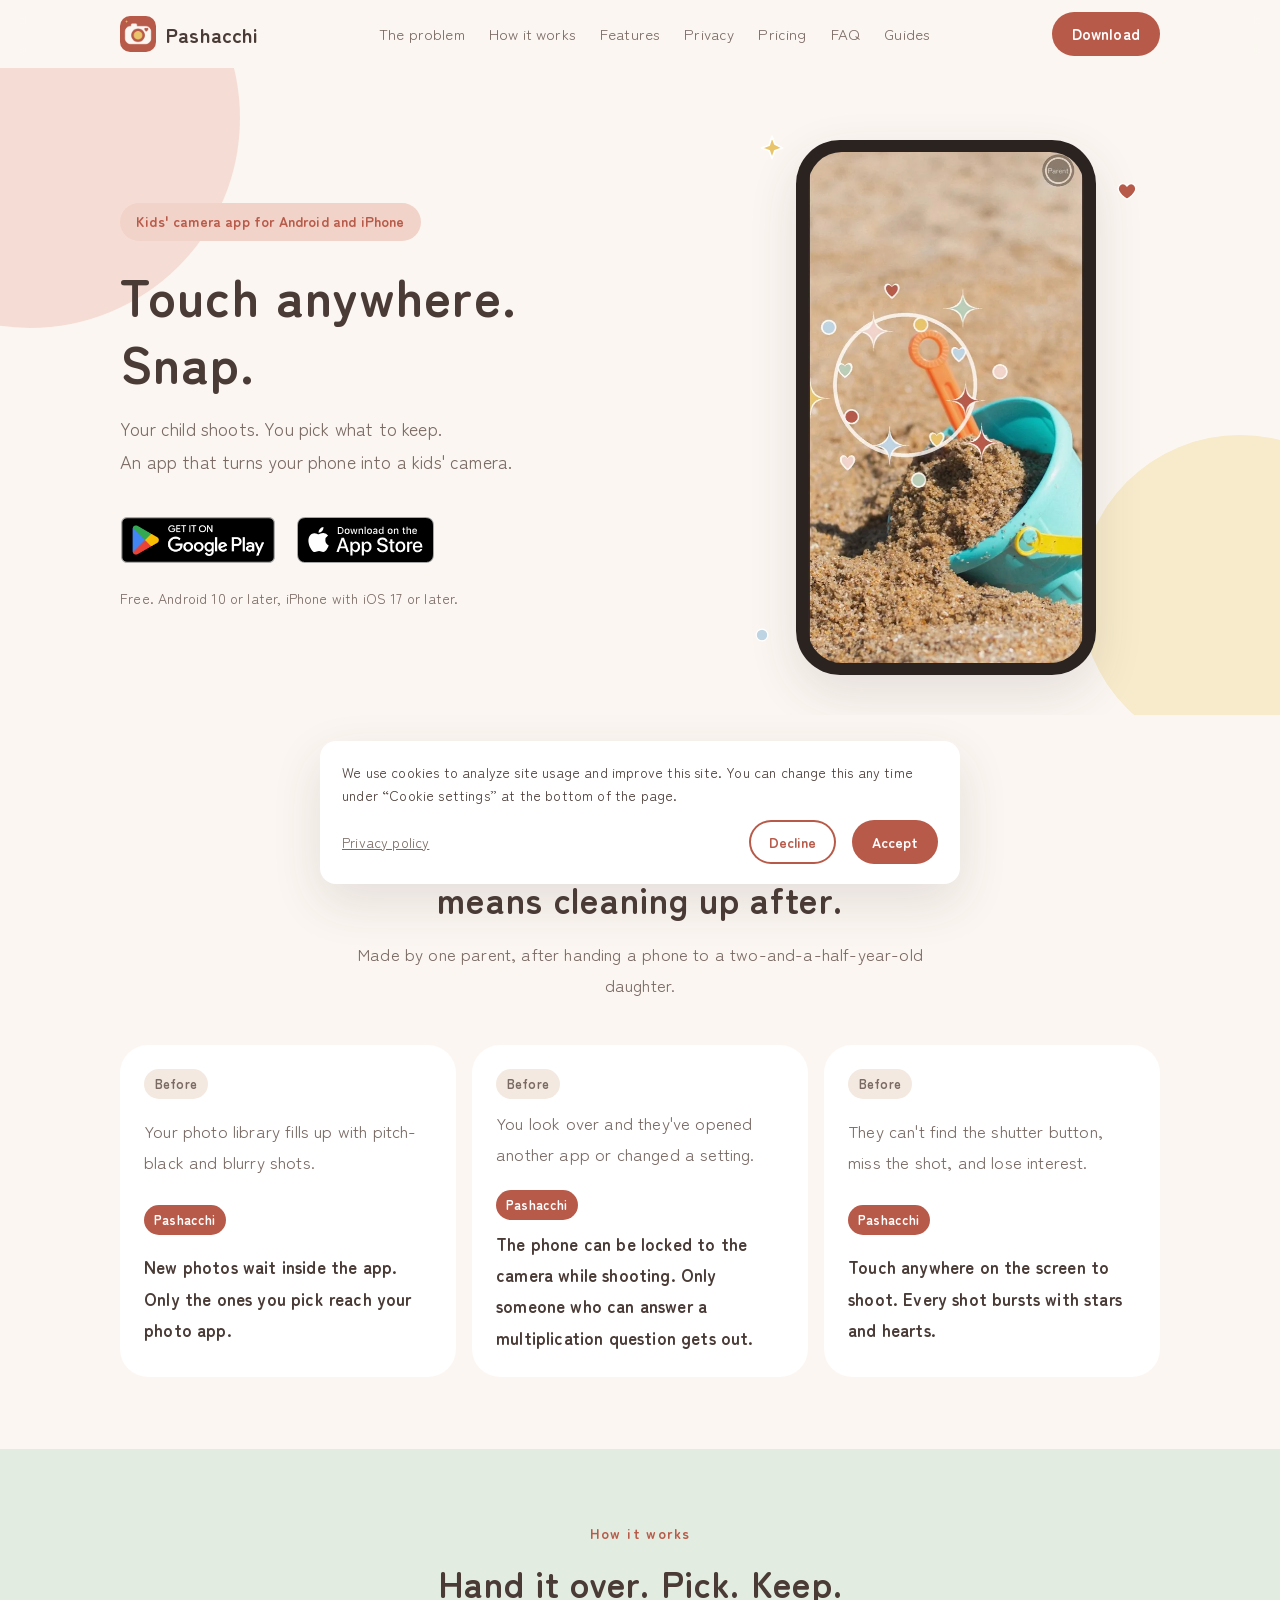
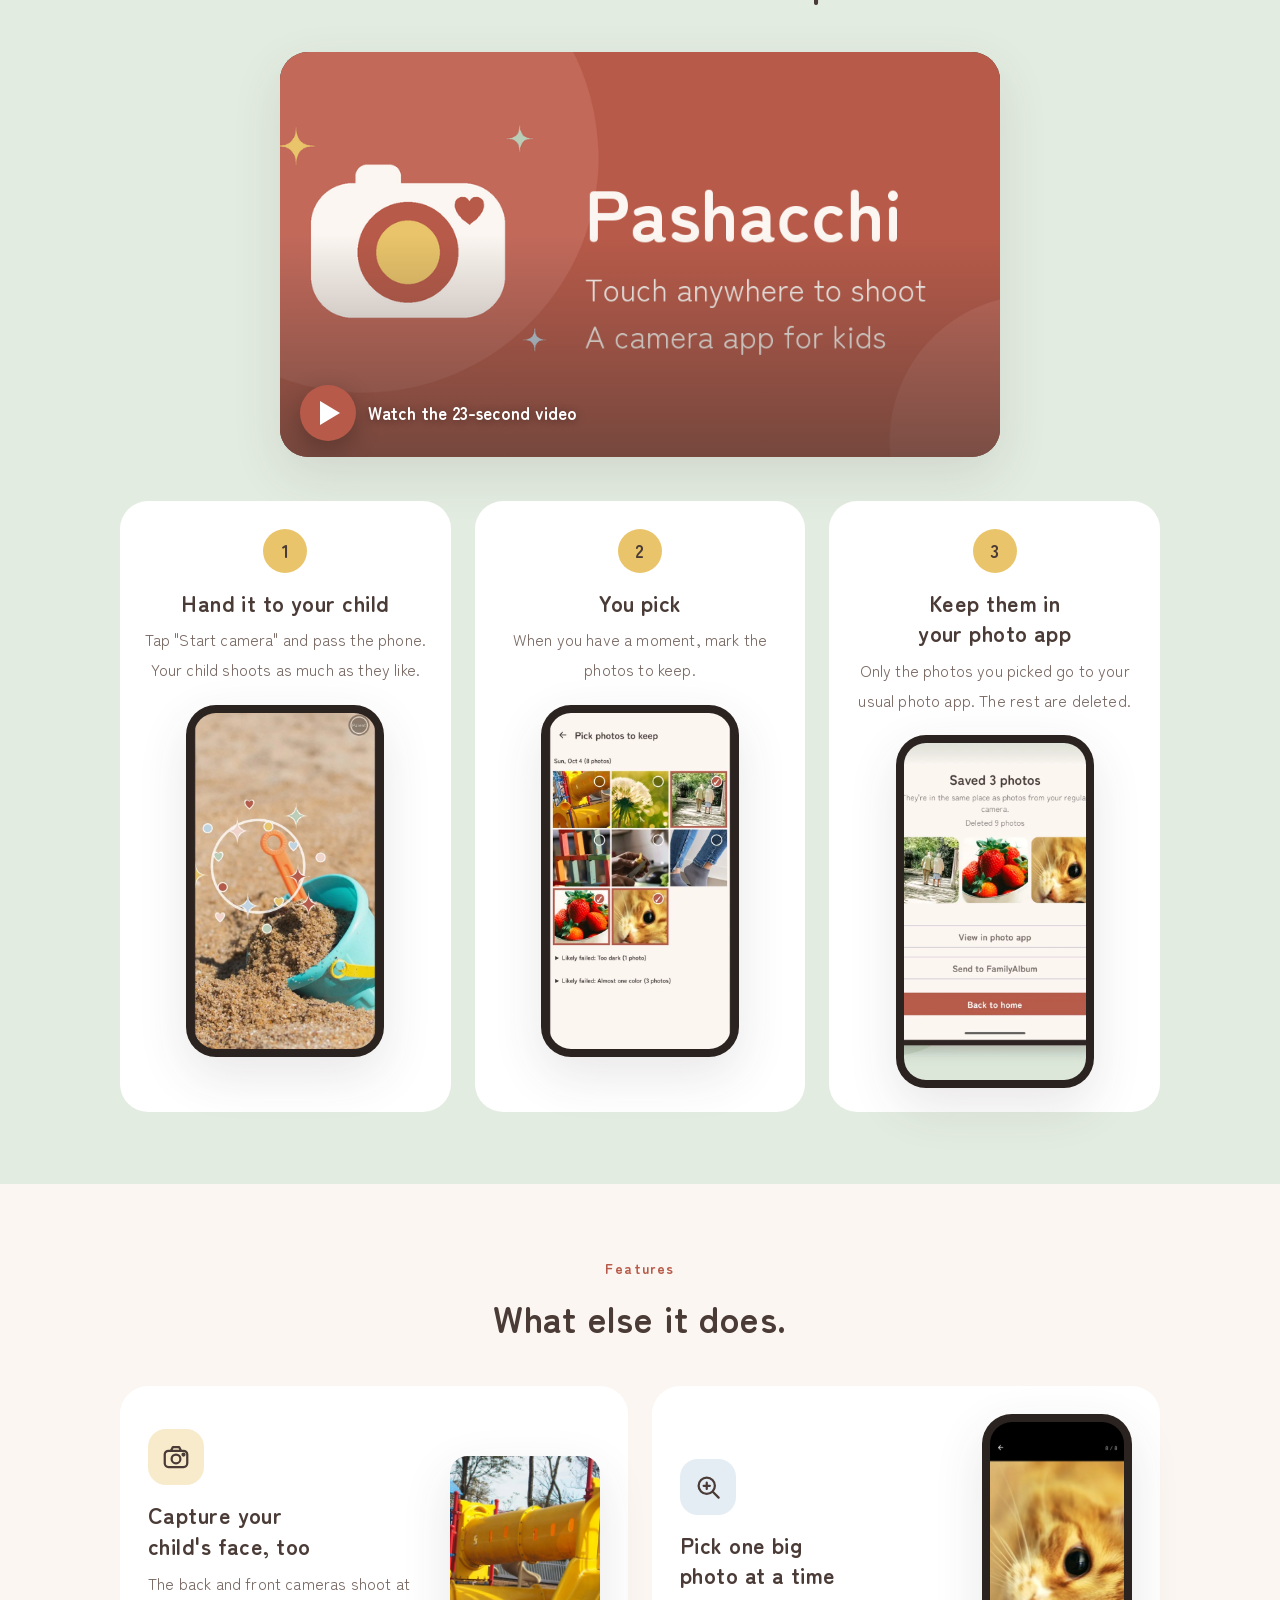
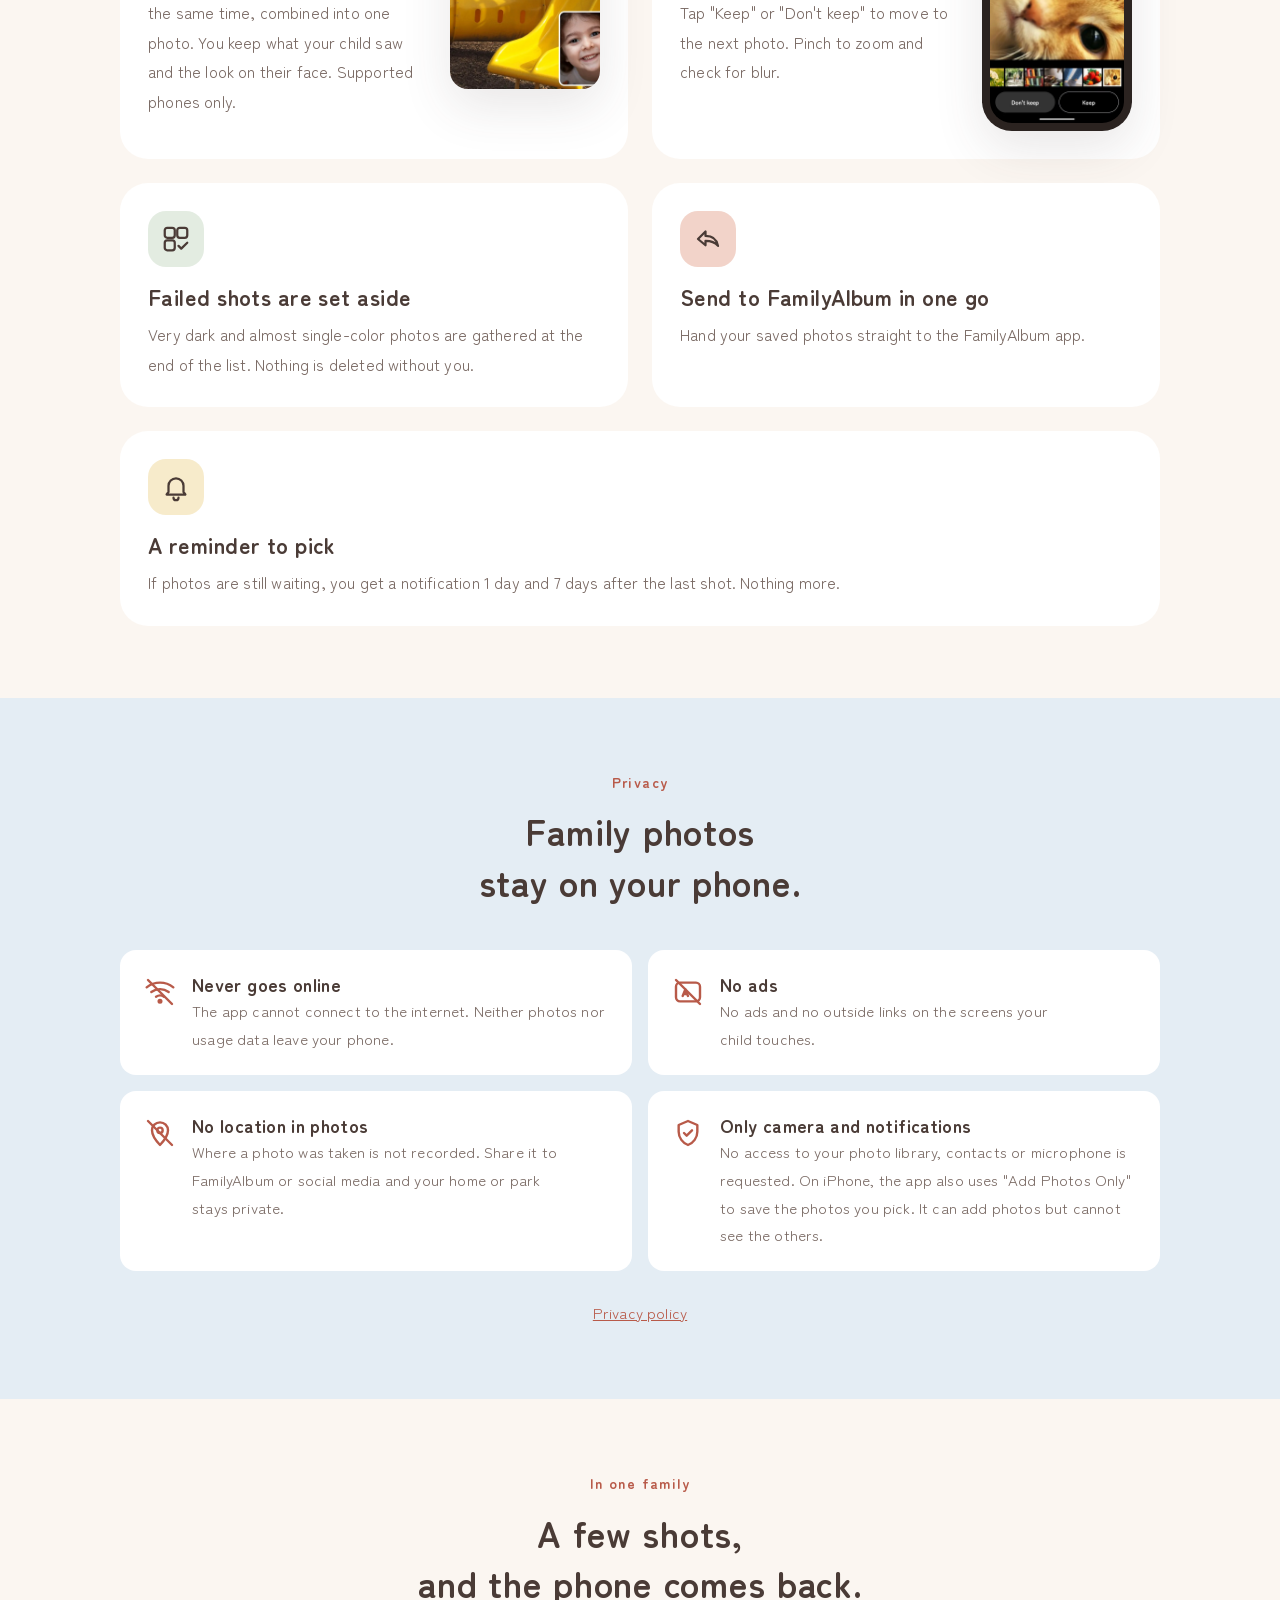
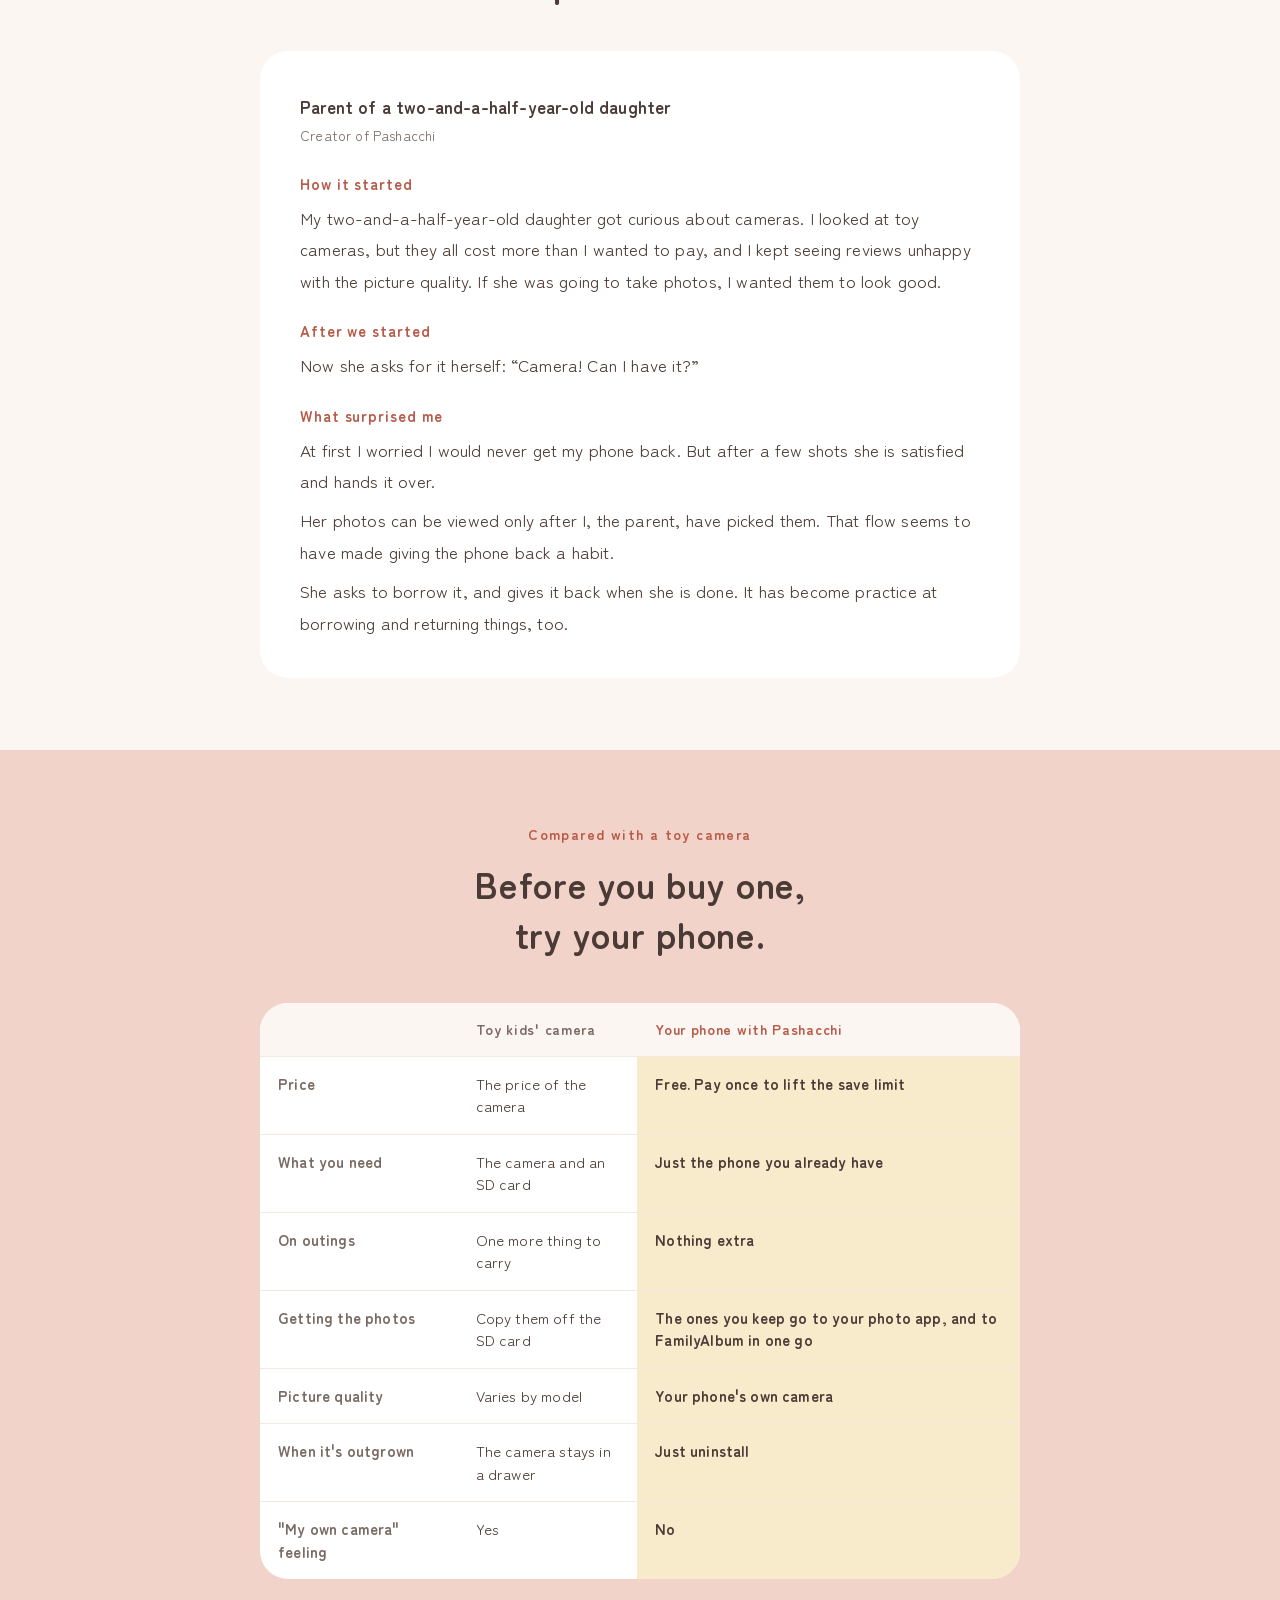
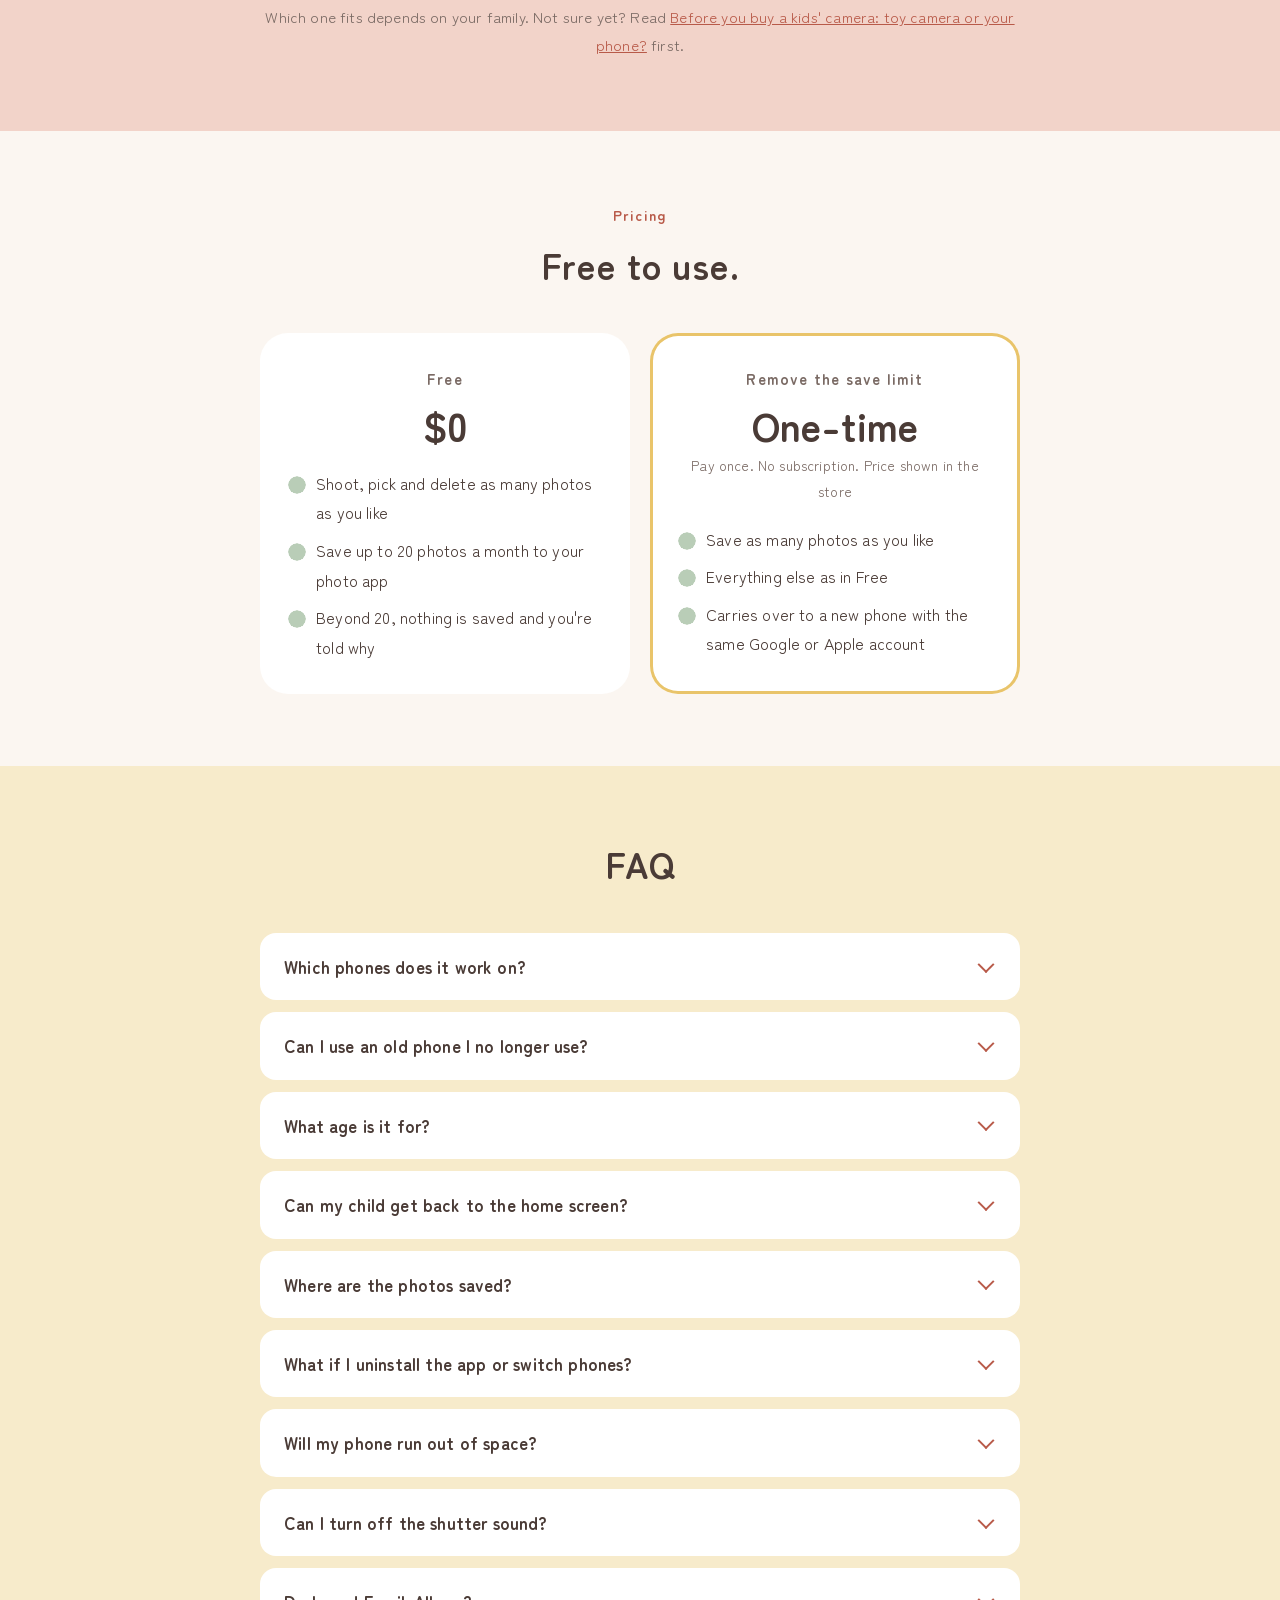
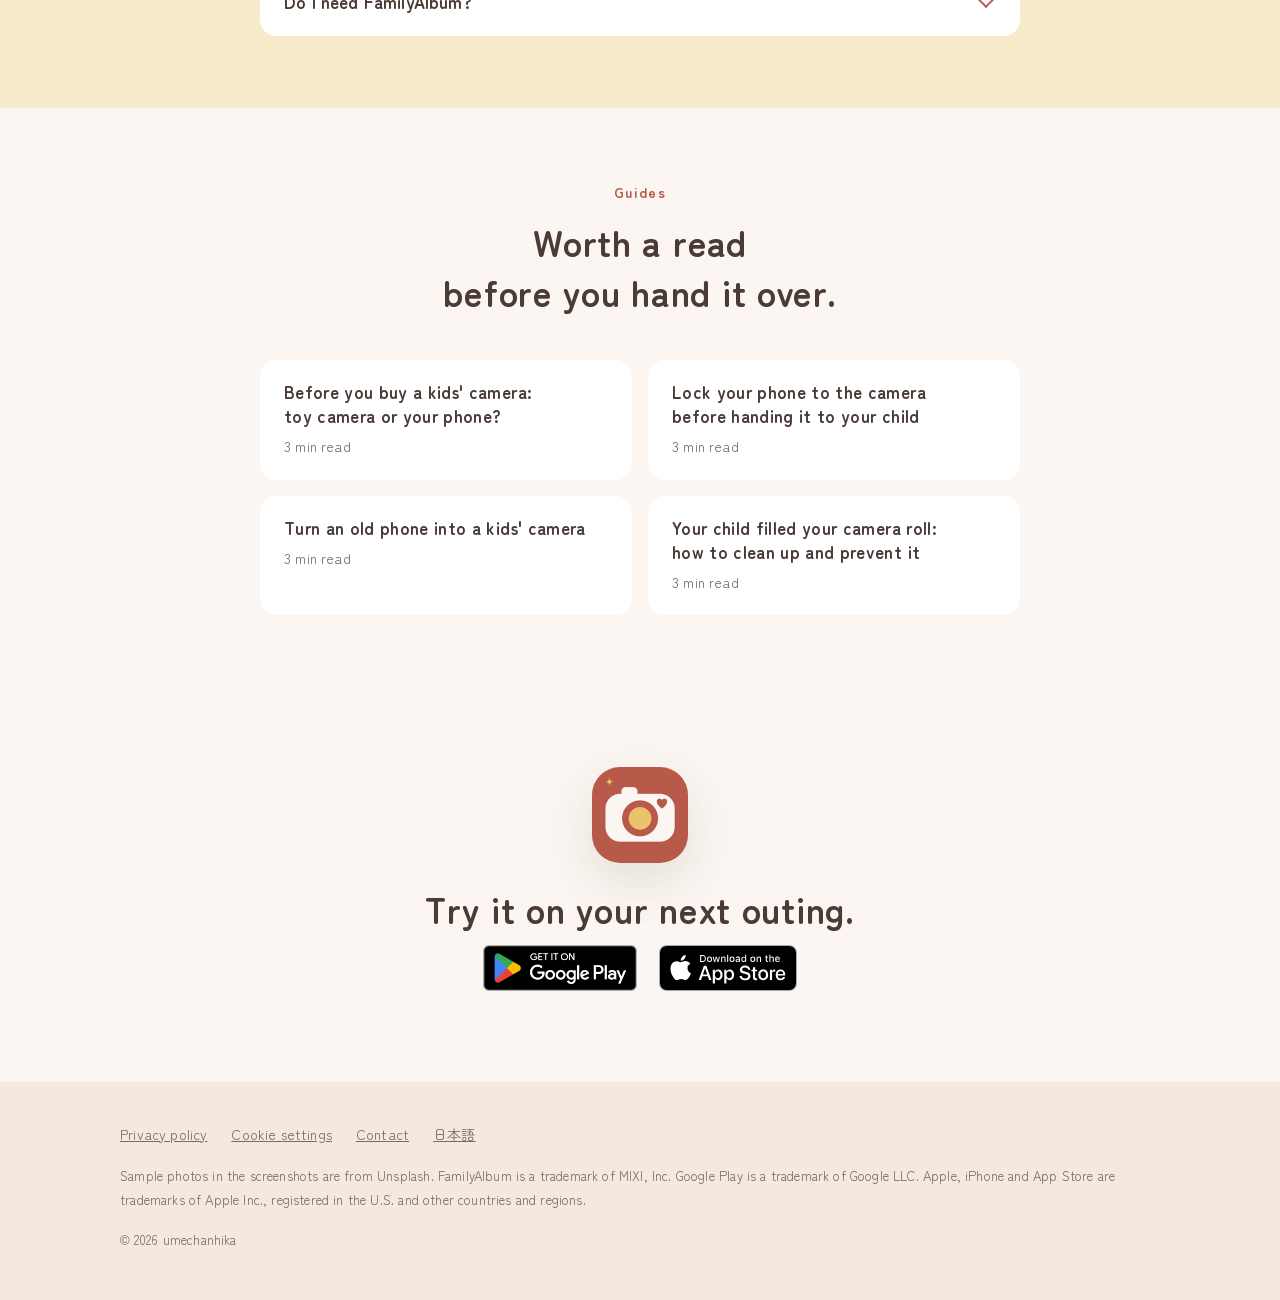
==== index.html @ b07b0a8d "site: pashacchi 43b70174ba9f の site/ を写す" ====
<!doctype html>
<html lang="en">
<head>
  <meta charset="utf-8">
  <meta name="viewport" content="width=device-width, initial-scale=1">
  <title>Pashacchi | Kids' camera app for Android and iPhone, touch anywhere to shoot</title>
  <meta name="description" content="Your child shoots, you pick what to keep. An Android and iPhone app that turns your phone into a kids' camera. No internet, no ads. Only the photos you pick reach your photo app.">
  <link rel="icon" href="assets/favicon.png" type="image/png">
  <link rel="apple-touch-icon" href="assets/icon-192.png">
  <link rel="alternate" hreflang="ja" href="https://pashacchi.com/ja/">
  <link rel="alternate" hreflang="en" href="https://pashacchi.com/">
  <link rel="alternate" hreflang="x-default" href="https://pashacchi.com/">
  <meta property="og:type" content="website">
  <meta property="og:title" content="Pashacchi | Kids' camera app, touch anywhere to shoot">
  <meta property="og:description" content="Your child shoots, you pick what to keep. Photos never leave the phone. No ads.">
  <meta property="og:image" content="https://pashacchi.com/assets/ogp-en.png">
  <meta property="og:url" content="https://pashacchi.com/">
  <link rel="canonical" href="https://pashacchi.com/">
  <meta property="og:locale" content="en_US">
  <meta name="twitter:card" content="summary_large_image">
  <link rel="preload" href="assets/fonts/zen-maru-gothic-400-base.woff2" as="font" type="font/woff2" crossorigin>
  <link rel="preload" href="assets/fonts/zen-maru-gothic-700-base.woff2" as="font" type="font/woff2" crossorigin>
  <link rel="stylesheet" href="fonts.css">
  <link rel="stylesheet" href="style.css">
  <script src="play-referrer.js" defer></script>
  <script src="video.js" defer></script>
  <script async src="analytics.js"></script>
  <script>
    // 初めての訪問で、ブラウザの第一言語が日本語なら日本語ページへ。言語切替リンクで選んだ言語は記憶し、以後は尊重する
    (function () {
      try {
        var q = new URLSearchParams(location.search);
        var picked = q.get("lang");
        if (picked === "en" || picked === "ja") {
          localStorage.setItem("lang", picked);
          q.delete("lang");
          history.replaceState(null, "", location.pathname + (q.toString() ? "?" + q : "") + location.hash);
        }
        var saved = localStorage.getItem("lang");
        var first = (navigator.languages && navigator.languages[0]) || navigator.language || "";
        if (saved === "ja" || (!saved && /^ja\b/i.test(first))) {
          location.replace("ja/" + (q.toString() ? "?" + q : "") + location.hash);
        }
      } catch (e) {}
    })();
  </script>
  <script type="application/ld+json">
[
  {
    "@context": "https://schema.org",
    "@type": "SoftwareApplication",
    "name": "Pashacchi",
    "operatingSystem": "Android 10 or later, iOS 17 or later (iPhone)",
    "applicationCategory": "PhotographyApplication",
    "description": "A kids' camera app for Android and iPhone. Your child shoots by touching anywhere on the screen, and you pick which photos to keep. No internet, no ads; photos never leave the phone.",
    "url": "https://pashacchi.com/",
    "image": "https://pashacchi.com/assets/ogp-en.png",
    "inLanguage": "en",
    "offers": {
      "@type": "Offer",
      "price": "0",
      "priceCurrency": "USD"
    },
    "installUrl": [
      "https://play.google.com/store/apps/details?id=com.umechanhika.kidscamera",
      "https://apps.apple.com/app/id6825766253"
    ],
    "author": {
      "@type": "Person",
      "name": "umechanhika"
    }
  },
  {
    "@context": "https://schema.org",
    "@type": "FAQPage",
    "mainEntity": [
      {
        "@type": "Question",
        "name": "Which phones does it work on?",
        "acceptedAnswer": {
          "@type": "Answer",
          "text": "Phones and tablets running Android 10 or later, and iPhones running iOS 17 or later. iPad is not supported yet. Shooting with both cameras at once works on supported phones only; the welcome screens tell you whether yours is one."
        }
      },
      {
        "@type": "Question",
        "name": "Can I use an old phone I no longer use?",
        "acceptedAnswer": {
          "@type": "Answer",
          "text": "Yes. Any phone running Android 10 or later, or any iPhone running iOS 17 or later, works with no SIM and no Wi-Fi. The app never goes online, so you only need a connection to install it and to buy the upgrade; after that it works anywhere. If you worry about drops or loss, an old phone is the one to hand over. The steps are in Turn an old phone into a kids' camera."
        }
      },
      {
        "@type": "Question",
        "name": "What age is it for?",
        "acceptedAnswer": {
          "@type": "Answer",
          "text": "There is no set age. Touching anywhere on the screen takes a photo, so it works even before your child can find a shutter button."
        }
      },
      {
        "@type": "Question",
        "name": "Can my child get back to the home screen?",
        "acceptedAnswer": {
          "@type": "Answer",
          "text": "Not without holding the small button in the top-right corner for 3 seconds and answering the multiplication shown on screen. Three wrong answers in a row lock the input for a while. To keep your child inside the app, you need a phone setting too. On Android, pin the app and turn on \"Ask for PIN before unpinning\". On iPhone, start Guided Access before handing it over; without it, a swipe up from the bottom leaves the app. The full steps are in Lock your phone to the camera before handing it to your child."
        }
      },
      {
        "@type": "Question",
        "name": "Where are the photos saved?",
        "acceptedAnswer": {
          "@type": "Answer",
          "text": "Before picking, only inside the app. Photos you keep are saved to your usual photo app, so they show up in backups such as Google Photos and iCloud Photos. The rest are deleted."
        }
      },
      {
        "@type": "Question",
        "name": "What if I uninstall the app or switch phones?",
        "acceptedAnswer": {
          "@type": "Answer",
          "text": "Photos you haven't picked are lost with the app and don't move to a new phone. Pick and save them first. Saved photos carry over like any other photo. The purchase carries over with the same Google account or the same Apple account, but not between Android and iPhone."
        }
      },
      {
        "@type": "Question",
        "name": "Will my phone run out of space?",
        "acceptedAnswer": {
          "@type": "Answer",
          "text": "There is no limit on how many photos can be taken. When free space runs low, the app stops shooting and takes you to the picking screen."
        }
      },
      {
        "@type": "Question",
        "name": "Can I turn off the shutter sound?",
        "acceptedAnswer": {
          "@type": "Answer",
          "text": "On Android, yes, in the settings. On iPhone, no. The app has no setting for it, and in some countries, such as Japan, iPhone always plays the shutter sound."
        }
      },
      {
        "@type": "Question",
        "name": "Do I need FamilyAlbum?",
        "acceptedAnswer": {
          "@type": "Answer",
          "text": "No. Without it, the \"Send to FamilyAlbum\" button (\"Share\" on iPhone) simply doesn't appear."
        }
      }
    ]
  },
  {
    "@context": "https://schema.org",
    "@type": "VideoObject",
    "name": "Pashacchi in 23 seconds",
    "description": "Your child touches anywhere on the screen to shoot, and you pick which photos to keep. A 23-second look at Pashacchi, a kids' camera app. The screens shown are from the Android version.",
    "thumbnailUrl": "https://pashacchi.com/assets/ogp-en.png",
    "uploadDate": "2026-10-04T00:00:00+09:00",
    "duration": "PT23S",
    "embedUrl": "https://www.youtube-nocookie.com/embed/1rXuS_nzAtQ",
    "inLanguage": "en"
  }
]
  </script>
</head>
<body>

  <svg width="0" height="0" style="position:absolute" aria-hidden="true">
    <defs>
      <symbol id="spark-star" viewBox="0 0 24 24">
        <path d="M12 2l2.4 6.6L21 12l-6.6 2.4L12 21l-2.4-6.6L3 12l6.6-2.4z" fill="currentColor" stroke="#fff" stroke-width="1.5" stroke-linejoin="round"/>
      </symbol>
      <symbol id="spark-heart" viewBox="0 0 24 24">
        <path d="M12 21s-7.5-4.6-9.3-9.6C1.4 7.7 4 4 7.5 4c2 0 3.5 1.1 4.5 2.6C13 5.1 14.5 4 16.5 4 20 4 22.6 7.7 21.3 11.4 19.5 16.4 12 21 12 21z" fill="currentColor" stroke="#fff" stroke-width="1.5" stroke-linejoin="round"/>
      </symbol>
      <symbol id="spark-dot" viewBox="0 0 24 24">
        <circle cx="12" cy="12" r="7" fill="currentColor" stroke="#fff" stroke-width="1.5"/>
      </symbol>
      <symbol id="ic-play" viewBox="0 0 24 24">
        <path d="M4 3.5v17c0 .6.7 1 1.2.7l14.3-8.5c.5-.3.5-1 0-1.3L5.2 2.8C4.7 2.5 4 2.9 4 3.5z" fill="currentColor"/>
      </symbol>
    </defs>
  </svg>

  <header class="header">
    <div class="wrap">
      <a class="brand" href="#top">
        <img src="assets/icon-192.png" alt="" width="36" height="36">
        <span class="brand__name">Pashacchi</span>
      </a>
      <nav class="nav" aria-label="On this page">
        <a href="#why">The problem</a>
        <a href="#how">How it works</a>
        <a href="#features">Features</a>
        <a href="#trust">Privacy</a>
        <a href="#price">Pricing</a>
        <a href="#faq">FAQ</a>
        <a href="#guides">Guides</a>
      </nav>
      <a class="btn btn--small" data-os="android" hidden data-store="google_play" data-position="header" href="https://play.google.com/store/apps/details?id=com.umechanhika.kidscamera&amp;referrer=utm_source%3Dpashacchi-site%26utm_medium%3Dwebsite%26utm_campaign%3Dlanding%26utm_content%3Den-header">
        <svg aria-hidden="true"><use href="#ic-play"/></svg>
        <span class="btn__long">Get it on </span>Google&nbsp;Play
      </a>
      <a class="btn btn--small" data-os="ios" hidden data-store="app_store" data-position="header" href="https://apps.apple.com/app/id6825766253?pt=120353633&amp;ct=en-header&amp;mt=8">
        <span class="btn__long">Download on the </span>App&nbsp;Store
      </a>
      <a class="btn btn--small" data-os="other" href="#download">
        Download
      </a>
      <script src="store-switch.js"></script>
    </div>
  </header>

  <main id="top">
    <section class="hero">
      <span class="blob blob--coral" aria-hidden="true"></span>
      <span class="blob blob--mustard" aria-hidden="true"></span>
      <div class="wrap">
        <div class="hero__copy">
          <span class="hero__eyebrow">Kids' camera app for Android and iPhone</span>
          <h1>Touch anywhere.<br>Snap.</h1>
          <p class="hero__lead">
            Your child shoots. You pick what to keep.<br>
            An app that turns your phone into a kids' camera.
          </p>
          <div class="hero__actions">
            <div class="badges">
              <a class="badge" data-store="google_play" data-position="hero" href="https://play.google.com/store/apps/details?id=com.umechanhika.kidscamera&amp;referrer=utm_source%3Dpashacchi-site%26utm_medium%3Dwebsite%26utm_campaign%3Dlanding%26utm_content%3Den-hero">
                <img src="assets/google-play-badge-en.png" alt="Get it on Google Play" width="646" height="250">
              </a>
              <a class="badge badge--app-store" data-store="app_store" data-position="hero" href="https://apps.apple.com/app/id6825766253?pt=120353633&amp;ct=en-hero&amp;mt=8">
                <img src="assets/app-store-badge-en.svg" alt="Download on the App Store" width="120" height="40">
              </a>
            </div>
            <p class="hero__note">Free. Android&nbsp;10 or later, iPhone with iOS&nbsp;17 or later.</p>
          </div>
        </div>
        <div class="hero__shot">
          <svg class="sparkle" style="top:-6px;left:-18px;color:#e9c46a" aria-hidden="true"><use href="#spark-star"/></svg>
          <svg class="sparkle" style="top:40px;right:-22px;color:#b85a49;width:22px;height:22px" aria-hidden="true"><use href="#spark-heart"/></svg>
          <svg class="sparkle" style="bottom:30px;left:-24px;color:#bfd4e3;width:20px;height:20px" aria-hidden="true"><use href="#spark-dot"/></svg>
          <div class="phone">
            <img src="assets/en/screen-01.webp" alt="The shooting screen. A sandbox shovel is in frame, and a white ring with stars and hearts bursts from where the screen was touched" width="540" height="1000" fetchpriority="high">
          </div>
        </div>
      </div>
    </section>

    <section class="section" id="why">
      <div class="wrap">
        <div class="section__head">
          <span class="section__label">The problem</span>
          <h2>Handing over your phone<br>means cleaning up after.</h2>
          <p>Made by one parent, after handing a phone to a two-and-a-half-year-old daughter.</p>
        </div>
        <ul class="pairs">
          <li class="pair">
            <div class="pair__before">
              <span class="pair__tag">Before</span>
              <p>Your photo library fills up with pitch-black and blurry shots.</p>
            </div>
            <div class="pair__after">
              <span class="pair__tag">Pashacchi</span>
              <p>New photos wait inside the app. Only the ones you pick reach your photo app.</p>
            </div>
          </li>
          <li class="pair">
            <div class="pair__before">
              <span class="pair__tag">Before</span>
              <p>You look over and they've opened another app or changed a setting.</p>
            </div>
            <div class="pair__after">
              <span class="pair__tag">Pashacchi</span>
              <p>The phone can be locked to the camera while shooting. Only someone who can answer a multiplication question gets out.</p>
            </div>
          </li>
          <li class="pair">
            <div class="pair__before">
              <span class="pair__tag">Before</span>
              <p>They can't find the shutter button, miss the shot, and lose interest.</p>
            </div>
            <div class="pair__after">
              <span class="pair__tag">Pashacchi</span>
              <p>Touch anywhere on the screen to shoot. Every shot bursts with stars and hearts.</p>
            </div>
          </li>
        </ul>
      </div>
    </section>

    <section class="section section--sage" id="how">
      <div class="wrap">
        <div class="section__head">
          <span class="section__label">How it works</span>
          <h2>Hand it over. Pick. Keep.</h2>
        </div>
        <figure class="video" data-youtube="1rXuS_nzAtQ" data-title="Pashacchi in 23 seconds">
          <img src="assets/ogp-en.png" alt="" width="1024" height="500" loading="lazy">
          <button type="button" aria-label="Play the 23-second video">
            <span class="video__cta"><span class="video__icon" aria-hidden="true"></span><span>Watch the 23-second video</span></span>
          </button>
        </figure>
        <ol class="steps">
          <li class="step">
            <span class="step__num">1</span>
            <h3>Hand it to your child</h3>
            <p>Tap "Start camera" and pass the phone. Your child shoots as much as they like.</p>
            <div class="phone"><img src="assets/en/screen-01.webp" alt="" width="540" height="1000" loading="lazy"></div>
          </li>
          <li class="step">
            <span class="step__num">2</span>
            <h3>You pick</h3>
            <p>When you have a moment, mark the photos to keep.</p>
            <div class="phone"><img src="assets/en/screen-03.webp" alt="" width="540" height="1000" loading="lazy"></div>
          </li>
          <li class="step">
            <span class="step__num">3</span>
            <h3>Keep them in your photo app</h3>
            <p>Only the photos you picked go to your usual photo app. The rest are deleted.</p>
            <div class="phone"><img src="assets/en/screen-06.webp" alt="" width="540" height="1000" loading="lazy"></div>
          </li>
        </ol>
      </div>
    </section>

    <section class="section" id="features">
      <div class="wrap">
        <div class="section__head">
          <span class="section__label">Features</span>
          <h2>What else it does.</h2>
        </div>
        <ul class="features">
          <li class="feature feature--mustard">
            <div>
              <span class="feature__icon" aria-hidden="true">
                <svg viewBox="0 0 24 24" fill="none" stroke="#4a3b36" stroke-width="1.8" stroke-linecap="round" stroke-linejoin="round"><rect x="3" y="7" width="18" height="13" rx="3"/><path d="M8 7l1.5-3h5L16 7"/><circle cx="12" cy="13.5" r="3.5"/><circle cx="18" cy="10" r=".8" fill="#4a3b36"/></svg>
              </span>
              <h3>Capture your child's face, too</h3>
              <p>The back and front cameras shoot at the same time, combined into one photo. You keep what your child saw and the look on their face. Supported phones only.</p>
            </div>
            <img src="assets/en/screen-02.webp" alt="A photo of a yellow slide with the child's face shown small in the bottom-right corner" width="704" height="1092" loading="lazy">
          </li>
          <li class="feature feature--sky">
            <div>
              <span class="feature__icon" aria-hidden="true">
                <svg viewBox="0 0 24 24" fill="none" stroke="#4a3b36" stroke-width="1.8" stroke-linecap="round" stroke-linejoin="round"><circle cx="11" cy="11" r="6.5"/><path d="M16 16l4.5 4.5M8.5 11h5M11 8.5v5"/></svg>
              </span>
              <h3>Pick one big photo at a time</h3>
              <p>Tap "Keep" or "Don't keep" to move to the next photo. Pinch to zoom and check for blur.</p>
            </div>
            <div class="phone"><img src="assets/en/screen-04.webp" alt="A cat photo shown full screen, with Keep and Don't keep buttons and a strip of photos below" width="540" height="1212" loading="lazy"></div>
          </li>
          <li class="feature feature--text feature--sage">
            <div>
              <span class="feature__icon" aria-hidden="true">
                <svg viewBox="0 0 24 24" fill="none" stroke="#4a3b36" stroke-width="1.8" stroke-linecap="round" stroke-linejoin="round"><rect x="3" y="3" width="8" height="8" rx="2"/><rect x="13" y="3" width="8" height="8" rx="2"/><rect x="3" y="13" width="8" height="8" rx="2"/><path d="M14 17.5l2.2 2.2L21 15"/></svg>
              </span>
              <h3>Failed shots are set aside</h3>
              <p>Very dark and almost single-color photos are gathered at the end of the list. Nothing is deleted without you.</p>
            </div>
          </li>
          <li class="feature feature--text feature--coral">
            <div>
              <span class="feature__icon" aria-hidden="true">
                <svg viewBox="0 0 24 24" fill="none" stroke="#4a3b36" stroke-width="1.8" stroke-linecap="round" stroke-linejoin="round"><path d="M4 12l6-6v3.5c6 0 9 2.5 10 8-2.5-3-5.5-4-10-4V17z"/></svg>
              </span>
              <h3>Send to FamilyAlbum in one go</h3>
              <p>Hand your saved photos straight to the FamilyAlbum app.</p>
            </div>
          </li>
          <li class="feature feature--text feature--mustard">
            <div>
              <span class="feature__icon" aria-hidden="true">
                <svg viewBox="0 0 24 24" fill="none" stroke="#4a3b36" stroke-width="1.8" stroke-linecap="round" stroke-linejoin="round"><path d="M6 16V11a6 6 0 0112 0v5l1.5 2h-15z"/><path d="M10 20.5a2 2 0 004 0"/></svg>
              </span>
              <h3>A reminder to pick</h3>
              <p>If photos are still waiting, you get a notification 1 day and 7 days after the last shot. Nothing more.</p>
            </div>
          </li>
        </ul>
      </div>
    </section>

    <section class="section section--sky" id="trust">
      <div class="wrap">
        <div class="section__head">
          <span class="section__label">Privacy</span>
          <h2>Family photos<br>stay on your phone.</h2>
        </div>
        <ul class="trust">
          <li class="trust__item">
            <svg viewBox="0 0 24 24" fill="none" stroke="#b85a49" stroke-width="1.8" stroke-linecap="round" stroke-linejoin="round" aria-hidden="true"><path d="M2 8.5a16 16 0 0120 0M5.5 12a11 11 0 0113 0M9 15.5a5.5 5.5 0 016 0"/><circle cx="12" cy="19" r="1" fill="#b85a49"/><path d="M3 3l18 18"/></svg>
            <div>
              <h3>Never goes online</h3>
              <p>The app cannot connect to the internet. Neither photos nor usage data leave your phone.</p>
            </div>
          </li>
          <li class="trust__item">
            <svg viewBox="0 0 24 24" fill="none" stroke="#b85a49" stroke-width="1.8" stroke-linecap="round" stroke-linejoin="round" aria-hidden="true"><rect x="3" y="5" width="18" height="14" rx="3"/><path d="M3 3l18 18"/><path d="M8 15l2-5 2 5M8.7 13.5h2.6"/></svg>
            <div>
              <h3>No ads</h3>
              <p>No ads and no outside links on the screens your child touches.</p>
            </div>
          </li>
          <li class="trust__item">
            <svg viewBox="0 0 24 24" fill="none" stroke="#b85a49" stroke-width="1.8" stroke-linecap="round" stroke-linejoin="round" aria-hidden="true"><path d="M12 21s-6-6.2-6-11a6 6 0 0112 0c0 4.8-6 11-6 11z"/><circle cx="12" cy="10" r="2"/><path d="M3 3l18 18"/></svg>
            <div>
              <h3>No location in photos</h3>
              <p>Where a photo was taken is not recorded. Share it to FamilyAlbum or social media and your home or park stays private.</p>
            </div>
          </li>
          <li class="trust__item">
            <svg viewBox="0 0 24 24" fill="none" stroke="#b85a49" stroke-width="1.8" stroke-linecap="round" stroke-linejoin="round" aria-hidden="true"><path d="M12 3l7 3v5c0 4.5-3 8.5-7 10-4-1.5-7-5.5-7-10V6z"/><path d="M9 12l2 2 4-4"/></svg>
            <div>
              <h3>Only camera and notifications</h3>
              <p>No access to your photo library, contacts or microphone is requested. On iPhone, the app also uses "Add Photos Only" to save the photos you pick. It can add photos but cannot see the others.</p>
            </div>
          </li>
        </ul>
        <p class="trust__link"><a href="privacy/">Privacy policy</a></p>
      </div>
    </section>

    <section class="section" id="story">
      <div class="wrap">
        <div class="section__head">
          <span class="section__label">In one family</span>
          <h2>A few shots,<br>and the phone comes back.</h2>
        </div>
        <article class="story">
          <p class="story__who">Parent of a two-and-a-half-year-old daughter<span class="story__note">Creator of Pashacchi</span></p>
          <div class="story__body">
            <h3>How it started</h3>
            <p>My two-and-a-half-year-old daughter got curious about cameras. I looked at toy cameras, but they all cost more than I wanted to pay, and I kept seeing reviews unhappy with the picture quality. If she was going to take photos, I wanted them to look good.</p>
            <h3>After we started</h3>
            <p>Now she asks for it herself: &ldquo;Camera! Can I have it?&rdquo;</p>
            <h3>What surprised me</h3>
            <p>At first I worried I would never get my phone back. But after a few shots she is satisfied and hands it over.</p>
            <p>Her photos can be viewed only after I, the parent, have picked them. That flow seems to have made giving the phone back a habit.</p>
            <p>She asks to borrow it, and gives it back when she is done. It has become practice at borrowing and returning things, too.</p>
          </div>
        </article>
      </div>
    </section>

    <section class="section section--coral" id="compare">
      <div class="wrap">
        <div class="section__head">
          <span class="section__label">Compared with a toy camera</span>
          <h2>Before you buy one,<br>try your phone.</h2>
        </div>
        <table class="compare">
          <thead>
            <tr>
              <th scope="col"><span class="sr-only">What we compare</span></th>
              <th scope="col">Toy kids' camera</th>
              <th scope="col" class="compare__us">Your phone with Pashacchi</th>
            </tr>
          </thead>
          <tbody>
            <tr>
              <th scope="row">Price</th>
              <td data-label="Toy camera">The price of the camera</td>
              <td data-label="With Pashacchi" class="compare__us">Free. Pay once to lift the save limit</td>
            </tr>
            <tr>
              <th scope="row">What you need</th>
              <td data-label="Toy camera">The camera and an SD card</td>
              <td data-label="With Pashacchi" class="compare__us">Just the phone you already have</td>
            </tr>
            <tr>
              <th scope="row">On outings</th>
              <td data-label="Toy camera">One more thing to carry</td>
              <td data-label="With Pashacchi" class="compare__us">Nothing extra</td>
            </tr>
            <tr>
              <th scope="row">Getting the photos</th>
              <td data-label="Toy camera">Copy them off the SD card</td>
              <td data-label="With Pashacchi" class="compare__us">The ones you keep go to your photo app, and to FamilyAlbum in one go</td>
            </tr>
            <tr>
              <th scope="row">Picture quality</th>
              <td data-label="Toy camera">Varies by model</td>
              <td data-label="With Pashacchi" class="compare__us">Your phone's own camera</td>
            </tr>
            <tr>
              <th scope="row">When it's outgrown</th>
              <td data-label="Toy camera">The camera stays in a drawer</td>
              <td data-label="With Pashacchi" class="compare__us">Just uninstall</td>
            </tr>
            <tr>
              <th scope="row">"My own camera" feeling</th>
              <td data-label="Toy camera">Yes</td>
              <td data-label="With Pashacchi" class="compare__us">No</td>
            </tr>
          </tbody>
        </table>
        <p class="compare__note">Which one fits depends on your family. Not sure yet? Read <a href="guide/toy-camera-or-phone/">Before you buy a kids' camera: toy camera or your phone?</a> first.</p>
      </div>
    </section>

    <section class="section" id="price">
      <div class="wrap">
        <div class="section__head">
          <span class="section__label">Pricing</span>
          <h2>Free to use.</h2>
        </div>
        <div class="plans">
          <div class="plan">
            <p class="plan__name">Free</p>
            <p class="plan__price">$0</p>
            <ul>
              <li>Shoot, pick and delete as many photos as you like</li>
              <li>Save up to 20 photos a month to your photo app</li>
              <li>Beyond 20, nothing is saved and you're told why</li>
            </ul>
          </div>
          <div class="plan plan--paid">
            <p class="plan__name">Remove the save limit</p>
            <p class="plan__price">One-time</p>
            <p class="plan__sub">Pay once. No subscription. Price shown in the store</p>
            <ul>
              <li>Save as many photos as you like</li>
              <li>Everything else as in Free</li>
              <li>Carries over to a new phone with the same Google or Apple account</li>
            </ul>
          </div>
        </div>
      </div>
    </section>

    <section class="section section--mustard" id="faq">
      <div class="wrap">
        <div class="section__head">
          <h2>FAQ</h2>
        </div>
        <div class="faq">
          <details>
            <summary>Which phones does it work on?</summary>
            <p>Phones and tablets running Android 10 or later, and iPhones running iOS 17 or later. iPad is not supported yet. Shooting with both cameras at once works on supported phones only; the welcome screens tell you whether yours is one.</p>
          </details>
          <details>
            <summary>Can I use an old phone I no longer use?</summary>
            <p>Yes. Any phone running Android 10 or later, or any iPhone running iOS 17 or later, works with no SIM and no Wi-Fi. The app never goes online, so you only need a connection to install it and to buy the upgrade; after that it works anywhere. If you worry about drops or loss, an old phone is the one to hand over. The steps are in <a href="guide/old-phone/">Turn an old phone into a kids' camera</a>.</p>
          </details>
          <details>
            <summary>What age is it for?</summary>
            <p>There is no set age. Touching anywhere on the screen takes a photo, so it works even before your child can find a shutter button.</p>
          </details>
          <details>
            <summary>Can my child get back to the home screen?</summary>
            <p>Not without holding the small button in the top-right corner for 3 seconds and answering the multiplication shown on screen. Three wrong answers in a row lock the input for a while. To keep your child inside the app, you need a phone setting too. On Android, pin the app and turn on "Ask for PIN before unpinning". On iPhone, start Guided Access before handing it over; without it, a swipe up from the bottom leaves the app. The full steps are in <a href="guide/lock-to-camera/">Lock your phone to the camera before handing it to your child</a>.</p>
          </details>
          <details>
            <summary>Where are the photos saved?</summary>
            <p>Before picking, only inside the app. Photos you keep are saved to your usual photo app, so they show up in backups such as Google Photos and iCloud Photos. The rest are deleted.</p>
          </details>
          <details>
            <summary>What if I uninstall the app or switch phones?</summary>
            <p>Photos you haven't picked are lost with the app and don't move to a new phone. Pick and save them first. Saved photos carry over like any other photo. The purchase carries over with the same Google account or the same Apple account, but not between Android and iPhone.</p>
          </details>
          <details>
            <summary>Will my phone run out of space?</summary>
            <p>There is no limit on how many photos can be taken. When free space runs low, the app stops shooting and takes you to the picking screen.</p>
          </details>
          <details>
            <summary>Can I turn off the shutter sound?</summary>
            <p>On Android, yes, in the settings. On iPhone, no. The app has no setting for it, and in some countries, such as Japan, iPhone always plays the shutter sound.</p>
          </details>
          <details>
            <summary>Do I need FamilyAlbum?</summary>
            <p>No. Without it, the "Send to FamilyAlbum" button ("Share" on iPhone) simply doesn't appear.</p>
          </details>
        </div>
      </div>
    </section>

    <section class="section" id="guides">
      <div class="wrap">
        <div class="section__head">
          <span class="section__label">Guides</span>
          <h2>Worth a read<br>before you hand it over.</h2>
        </div>
        <ul class="guide-cards">
          <li>
            <a class="guide-card" href="guide/toy-camera-or-phone/">
              <h3>Before you buy a kids' camera: toy camera or your phone?</h3>
              <span class="guide-card__time">3 min read</span>
            </a>
          </li>
          <li>
            <a class="guide-card" href="guide/lock-to-camera/">
              <h3>Lock your phone to the camera before handing it to your child</h3>
              <span class="guide-card__time">3 min read</span>
            </a>
          </li>
          <li>
            <a class="guide-card" href="guide/old-phone/">
              <h3>Turn an old phone into a kids' camera</h3>
              <span class="guide-card__time">3 min read</span>
            </a>
          </li>
          <li>
            <a class="guide-card" href="guide/camera-roll-cleanup/">
              <h3>Your child filled your camera roll: how to clean up and prevent it</h3>
              <span class="guide-card__time">3 min read</span>
            </a>
          </li>
        </ul>
      </div>
    </section>

    <section class="cta" id="download">
      <div class="wrap">
        <img class="cta__icon" src="assets/icon-192.png" alt="" width="96" height="96">
        <h2>Try it on your next outing.</h2>
        <div class="badges">
          <a class="badge" data-store="google_play" data-position="footer-cta" href="https://play.google.com/store/apps/details?id=com.umechanhika.kidscamera&amp;referrer=utm_source%3Dpashacchi-site%26utm_medium%3Dwebsite%26utm_campaign%3Dlanding%26utm_content%3Den-footer-cta">
            <img src="assets/google-play-badge-en.png" alt="Get it on Google Play" width="646" height="250">
          </a>
          <a class="badge badge--app-store" data-store="app_store" data-position="footer-cta" href="https://apps.apple.com/app/id6825766253?pt=120353633&amp;ct=en-footer-cta&amp;mt=8">
            <img src="assets/app-store-badge-en.svg" alt="Download on the App Store" width="120" height="40">
          </a>
        </div>
      </div>
    </section>
  </main>

  <footer class="footer">
    <div class="wrap">
      <ul class="footer__links">
        <li><a href="privacy/">Privacy policy</a></li>
        <li><a href="privacy/#cookies" data-cookie-settings>Cookie settings</a></li>
        <li><a href="mailto:contact@pashacchi.com">Contact</a></li>
        <li><a href="ja/?lang=ja" hreflang="ja" lang="ja">日本語</a></li>
      </ul>
      <small>Sample photos in the screenshots are from Unsplash. FamilyAlbum is a trademark of MIXI, Inc. Google Play is a trademark of Google LLC. Apple, iPhone and App Store are trademarks of Apple Inc., registered in the U.S. and other countries and regions.</small>
      <small>&copy; 2026 umechanhika</small>
    </div>
  </footer>

</body>
</html>
---- fonts.css ----
/* .github/scripts/build-fonts.py が書き出す。手で直さない（docs/site.md）。
   Zen Maru Gothic（SIL OFL 1.1）を、サイトに出てくる文字だけに絞って自分のドメインから配る。 */
@font-face {
  font-family: "Zen Maru Gothic";
  font-style: normal;
  font-weight: 400;
  font-display: swap;
  src: url("assets/fonts/zen-maru-gothic-400-base.woff2") format("woff2");
  unicode-range: U+20-7E, U+B7, U+201C-201D, U+3001-3002, U+304C, U+3057, U+3059, U+3060, U+3066-3067, U+306A, U+306E-306F, U+3078, U+3081, U+3089, U+308B, U+3093, U+30A6, U+30AF, U+30B6, U+30B8, U+30D6, U+30DA, U+30E9-30EA, U+30F3, U+30FC, U+4E00, U+4EE5, U+5207, U+521D, U+554F, U+5C0A, U+5F8C, U+61B6, U+65E5, U+66FF, U+672C, U+7B2C, U+8A00, U+8A18, U+8A2A, U+8A9E, U+9078, U+91CD;
}
@font-face {
  font-family: "Zen Maru Gothic";
  font-style: normal;
  font-weight: 400;
  font-display: swap;
  src: url("assets/fonts/zen-maru-gothic-400-ja.woff2") format("woff2");
  unicode-range: U+2192, U+3000, U+300C-300D, U+301C, U+3042, U+3044, U+3046, U+3048, U+304A-304B, U+304D-3055, U+3058, U+305A-305B, U+305D-305F, U+3061, U+3063-3065, U+3068-3069, U+306B, U+306D, U+3070-3073, U+3076, U+3079, U+307B-307C, U+307E-3080, U+3082-3084, U+3087-3088, U+308A, U+308C-308D, U+308F, U+3092, U+30A1-30A4, U+30A7, U+30A9-30AE, U+30B0-30B1, U+30B3-30B5, U+30B7, U+30B9-30BB, U+30BD, U+30BF-30C1, U+30C3, U+30C6-30CA, U+30CD, U+30CF-30D5, U+30D7-30D9, U+30DB-30E3, U+30E6-30E7, U+30EB-30ED, U+30FB, U+4E08, U+4E0A-4E0B, U+4E0D, U+4E21, U+4E26, U+4E2D, U+4E38, U+4E86, U+4E88, U+4E8B, U+4EBA, U+4ECB, U+4ED5-4ED6, U+4ED8, U+4EE3, U+4F1A, U+4F1D, U+4F3C, U+4F4D-4F4E, U+4F53, U+4F55, U+4F59, U+4F5C, U+4F7F, U+4FDD, U+4FE1, U+500B, U+501F, U+5024, U+5074, U+50CD, U+50CF, U+512A, U+5143, U+5145, U+5148, U+5165, U+5168, U+516C, U+5171, U+5177, U+5185-5186, U+518D, U+5199, U+51E6, U+51FA, U+5206, U+5217, U+5224-5225, U+5229, U+5236, U+524A, U+524D, U+529B, U+52A0, U+52B9, U+52D5, U+52DD, U+5316, U+534A, U+5370, U+53CE, U+53D6-53D7, U+53E3-53E4, U+53EF-53F0, U+53F3, U+5404, U+5408, U+540C-540D, U+5411, U+542B, U+544A, U+5473, U+547C, U+5546, U+5584, U+559C, U+56DE, U+56F0, U+56FA, U+56FD, U+570F, U+5712, U+5730, U+57CB, U+57DF, U+57FA, U+5831, U+5834, U+5897, U+58CA, U+58F0, U+58F2, U+5909, U+5916, U+5927, U+592B, U+5931, U+5947, U+596A, U+597D, U+59CB, U+5A18, U+5B50, U+5B57-5B58, U+5B64, U+5B85, U+5B88-5B89, U+5B9A, U+5B9F, U+5BB6, U+5BB9, U+5BC4, U+5BFE, U+5C02, U+5C0F, U+5C11, U+5C3E, U+5C40, U+5C4A, U+5C64, U+5DE6, U+5DEE, U+5E2F, U+5E45, U+5E74, U+5E83, U+5EAD, U+5F0F, U+5F15, U+5F31, U+5F37, U+5F3E, U+5F62, U+5F71, U+5F93, U+5F97, U+5FC3, U+5FC5, U+5FD8, U+5FDC, U+6027, U+60A9, U+60C5, U+610F, U+611F, U+6163, U+623B, U+6240, U+624B, U+6253, U+6255, U+6271, U+6298, U+629C, U+629E, U+62BC, U+62E1, U+6301, U+6307, U+632F, U+63A2, U+63A5, U+63C3, U+63CF-63D0, U+63DB, U+64AE, U+64CD, U+652F, U+6539, U+6557, U+6563, U+6570, U+6574, U+6587, U+6599, U+65B0, U+65B9, U+65CF, U+65E2, U+65E9, U+660E, U+661F, U+6642, U+666E-666F, U+6697, U+66F4, U+66F8, U+6700, U+6708-6709, U+671F, U+672B, U+675F, U+6765, U+6790, U+679A, U+67A0, U+67D4, U+682A, U+6848, U+68DA, U+691C, U+69CB, U+6A19, U+6A29-6A2A, U+6A5F, U+6B21, U+6B32, U+6B62-6B63, U+6B73, U+6B8B, U+6BB5, U+6BCE, U+6BD4, U+6C0F, U+6C17, U+6C34, U+6C42, U+6C60, U+6C7A, U+6CC1, U+6CD5, U+6D41, U+6D88, U+6DF1, U+6DFB, U+6E08, U+6E1B, U+6E21, U+6E2C, U+6E80, U+6E9C, U+6ED1, U+6F14, U+6FE1, U+70B9, U+7121, U+7136, U+7247-7248, U+7269, U+7279, U+72B6, U+72ED, U+732B, U+7372, U+73FE, U+7406, U+751F, U+7528, U+7531, U+753B, U+7559, U+7573, U+767A-767B, U+767D, U+7684, U+76EE, U+76F4, U+7701, U+771F, U+7740, U+77E5, U+77ED, U+7802, U+78BA, U+793A, U+793E, U+79C1, U+79D2, U+79FB, U+7A0E, U+7A2E, U+7A7A, U+7ACB, U+7AEF, U+7B49, U+7B54, U+7B97, U+7BA1, U+7BB1, U+7BC0, U+7C73, U+7D04, U+7D0B, U+7D1A, U+7D20, U+7D22, U+7D39, U+7D42, U+7D44, U+7D50, U+7D61, U+7D99-7D9A, U+7DD2, U+7DE0, U+7DF4, U+7E01, U+7E70, U+7F6E, U+7FA9, U+7FD2, U+8003, U+8005, U+80FD, U+81EA, U+8208, U+822C, U+8272, U+82F1, U+8377, U+843D, U+884C, U+8868, U+88C5, U+8981, U+898B, U+898F, U+89A7, U+89AA, U+89E3, U+89E6, U+8A08, U+8A2D, U+8A31, U+8A66, U+8A70-8A71, U+8A8D, U+8AAD, U+8AB0, U+8AB2, U+8ABF, U+8AC7, U+8B58, U+8B77, U+8C61, U+8CB7-8CB8, U+8CEA, U+8CFC, U+8D77, U+8D85, U+8DB3, U+8EAB, U+8F03, U+8F09, U+8F2A, U+8FBA, U+8FBC, U+8FD1, U+8FD4, U+8FF7, U+8FFD, U+9001, U+9006, U+9014, U+901A, U+9023, U+9032, U+9045, U+9053, U+9055, U+9077, U+907F, U+90E8, U+914D, U+91CF, U+91D1, U+9332, U+9577, U+9589, U+958B, U+9593, U+95A2, U+95B2, U+9632, U+9650, U+9664, U+968E, U+9694, U+96A0, U+96A3, U+96C6, U+96E2, U+96FB, U+9762, U+97F3, U+9805-9806, U+9810, U+984D, U+9854, U+985E, U+98FD, U+9996, U+9A13, U+9AD8, U+9CF4, U+9EC4, U+9F62, U+FF01, U+FF08-FF09, U+FF1A, U+FF1F, U+FF5C;
}
@font-face {
  font-family: "Zen Maru Gothic";
  font-style: normal;
  font-weight: 700;
  font-display: swap;
  src: url("assets/fonts/zen-maru-gothic-700-base.woff2") format("woff2");
  unicode-range: U+20-7E, U+B7, U+201C-201D, U+3001-3002, U+304C, U+3057, U+3059, U+3060, U+3066-3067, U+306A, U+306E-306F, U+3078, U+3081, U+3089, U+308B, U+3093, U+30A6, U+30AF, U+30B6, U+30B8, U+30D6, U+30DA, U+30E9-30EA, U+30F3, U+30FC, U+4E00, U+4EE5, U+5207, U+521D, U+554F, U+5C0A, U+5F8C, U+61B6, U+65E5, U+66FF, U+672C, U+7B2C, U+8A00, U+8A18, U+8A2A, U+8A9E, U+9078, U+91CD;
}
@font-face {
  font-family: "Zen Maru Gothic";
  font-style: normal;
  font-weight: 700;
  font-display: swap;
  src: url("assets/fonts/zen-maru-gothic-700-ja.woff2") format("woff2");
  unicode-range: U+2192, U+3000, U+300C-300D, U+301C, U+3042, U+3044, U+3046, U+3048, U+304A-304B, U+304D-3055, U+3058, U+305A-305B, U+305D-305F, U+3061, U+3063-3065, U+3068-3069, U+306B, U+306D, U+3070-3073, U+3076, U+3079, U+307B-307C, U+307E-3080, U+3082-3084, U+3087-3088, U+308A, U+308C-308D, U+308F, U+3092, U+30A1-30A4, U+30A7, U+30A9-30AE, U+30B0-30B1, U+30B3-30B5, U+30B7, U+30B9-30BB, U+30BD, U+30BF-30C1, U+30C3, U+30C6-30CA, U+30CD, U+30CF-30D5, U+30D7-30D9, U+30DB-30E3, U+30E6-30E7, U+30EB-30ED, U+30FB, U+4E08, U+4E0A-4E0B, U+4E0D, U+4E21, U+4E26, U+4E2D, U+4E38, U+4E86, U+4E88, U+4E8B, U+4EBA, U+4ECB, U+4ED5-4ED6, U+4ED8, U+4EE3, U+4F1A, U+4F1D, U+4F3C, U+4F4D-4F4E, U+4F53, U+4F55, U+4F59, U+4F5C, U+4F7F, U+4FDD, U+4FE1, U+500B, U+501F, U+5024, U+5074, U+50CD, U+50CF, U+512A, U+5143, U+5145, U+5148, U+5165, U+5168, U+516C, U+5171, U+5177, U+5185-5186, U+518D, U+5199, U+51E6, U+51FA, U+5206, U+5217, U+5224-5225, U+5229, U+5236, U+524A, U+524D, U+529B, U+52A0, U+52B9, U+52D5, U+52DD, U+5316, U+534A, U+5370, U+53CE, U+53D6-53D7, U+53E3-53E4, U+53EF-53F0, U+53F3, U+5404, U+5408, U+540C-540D, U+5411, U+542B, U+544A, U+5473, U+547C, U+5546, U+5584, U+559C, U+56DE, U+56F0, U+56FA, U+56FD, U+570F, U+5712, U+5730, U+57CB, U+57DF, U+57FA, U+5831, U+5834, U+5897, U+58CA, U+58F0, U+58F2, U+5909, U+5916, U+5927, U+592B, U+5931, U+5947, U+596A, U+597D, U+59CB, U+5A18, U+5B50, U+5B57-5B58, U+5B64, U+5B85, U+5B88-5B89, U+5B9A, U+5B9F, U+5BB6, U+5BB9, U+5BC4, U+5BFE, U+5C02, U+5C0F, U+5C11, U+5C3E, U+5C40, U+5C4A, U+5C64, U+5DE6, U+5DEE, U+5E2F, U+5E45, U+5E74, U+5E83, U+5EAD, U+5F0F, U+5F15, U+5F31, U+5F37, U+5F3E, U+5F62, U+5F71, U+5F93, U+5F97, U+5FC3, U+5FC5, U+5FD8, U+5FDC, U+6027, U+60A9, U+60C5, U+610F, U+611F, U+6163, U+623B, U+6240, U+624B, U+6253, U+6255, U+6271, U+6298, U+629C, U+629E, U+62BC, U+62E1, U+6301, U+6307, U+632F, U+63A2, U+63A5, U+63C3, U+63CF-63D0, U+63DB, U+64AE, U+64CD, U+652F, U+6539, U+6557, U+6563, U+6570, U+6574, U+6587, U+6599, U+65B0, U+65B9, U+65CF, U+65E2, U+65E9, U+660E, U+661F, U+6642, U+666E-666F, U+6697, U+66F4, U+66F8, U+6700, U+6708-6709, U+671F, U+672B, U+675F, U+6765, U+6790, U+679A, U+67A0, U+67D4, U+682A, U+6848, U+68DA, U+691C, U+69CB, U+6A19, U+6A29-6A2A, U+6A5F, U+6B21, U+6B32, U+6B62-6B63, U+6B73, U+6B8B, U+6BB5, U+6BCE, U+6BD4, U+6C0F, U+6C17, U+6C34, U+6C42, U+6C60, U+6C7A, U+6CC1, U+6CD5, U+6D41, U+6D88, U+6DF1, U+6DFB, U+6E08, U+6E1B, U+6E21, U+6E2C, U+6E80, U+6E9C, U+6ED1, U+6F14, U+6FE1, U+70B9, U+7121, U+7136, U+7247-7248, U+7269, U+7279, U+72B6, U+72ED, U+732B, U+7372, U+73FE, U+7406, U+751F, U+7528, U+7531, U+753B, U+7559, U+7573, U+767A-767B, U+767D, U+7684, U+76EE, U+76F4, U+7701, U+771F, U+7740, U+77E5, U+77ED, U+7802, U+78BA, U+793A, U+793E, U+79C1, U+79D2, U+79FB, U+7A0E, U+7A2E, U+7A7A, U+7ACB, U+7AEF, U+7B49, U+7B54, U+7B97, U+7BA1, U+7BB1, U+7BC0, U+7C73, U+7D04, U+7D0B, U+7D1A, U+7D20, U+7D22, U+7D39, U+7D42, U+7D44, U+7D50, U+7D61, U+7D99-7D9A, U+7DD2, U+7DE0, U+7DF4, U+7E01, U+7E70, U+7F6E, U+7FA9, U+7FD2, U+8003, U+8005, U+80FD, U+81EA, U+8208, U+822C, U+8272, U+82F1, U+8377, U+843D, U+884C, U+8868, U+88C5, U+8981, U+898B, U+898F, U+89A7, U+89AA, U+89E3, U+89E6, U+8A08, U+8A2D, U+8A31, U+8A66, U+8A70-8A71, U+8A8D, U+8AAD, U+8AB0, U+8AB2, U+8ABF, U+8AC7, U+8B58, U+8B77, U+8C61, U+8CB7-8CB8, U+8CEA, U+8CFC, U+8D77, U+8D85, U+8DB3, U+8EAB, U+8F03, U+8F09, U+8F2A, U+8FBA, U+8FBC, U+8FD1, U+8FD4, U+8FF7, U+8FFD, U+9001, U+9006, U+9014, U+901A, U+9023, U+9032, U+9045, U+9053, U+9055, U+9077, U+907F, U+90E8, U+914D, U+91CF, U+91D1, U+9332, U+9577, U+9589, U+958B, U+9593, U+95A2, U+95B2, U+9632, U+9650, U+9664, U+968E, U+9694, U+96A0, U+96A3, U+96C6, U+96E2, U+96FB, U+9762, U+97F3, U+9805-9806, U+9810, U+984D, U+9854, U+985E, U+98FD, U+9996, U+9A13, U+9AD8, U+9CF4, U+9EC4, U+9F62, U+FF01, U+FF08-FF09, U+FF1A, U+FF1F, U+FF5C;
}
---- style.css ----
/* パシャっち 紹介サイトのスタイル。配色と字体はアプリ本体のテーマ定義に合わせる。 */

:root {
  --cream: #fbf6f1;
  --cream-deep: #f3e9e0;
  --coral: #b85a49;
  --coral-dark: #a04c3c;
  --coral-soft: #f2d3c9;
  --sage: #b9cdb7;
  --sage-soft: #e3ece1;
  --mustard: #e9c46a;
  --mustard-soft: #f7ebcb;
  --sky: #bfd4e3;
  --sky-soft: #e4edf4;
  --ink: #4a3b36;
  --ink-soft: #7a6a64;
  --white: #ffffff;
  --radius: 28px;
  --radius-sm: 16px;
  --shadow: 0 18px 50px rgba(74, 59, 54, 0.12);
  --max: 1040px;
}

*,
*::before,
*::after {
  box-sizing: border-box;
}

html {
  scroll-behavior: smooth;
  -webkit-text-size-adjust: 100%;
}

body {
  margin: 0;
  background: var(--cream);
  color: var(--ink);
  font-family: "Zen Maru Gothic", "Hiragino Maru Gothic ProN", "Hiragino Sans", "Noto Sans JP", sans-serif;
  font-size: 17px;
  line-height: 1.85;
  letter-spacing: 0.01em;
  overflow-x: hidden;
}

img {
  max-width: 100%;
  height: auto;
  display: block;
}

a {
  color: var(--coral);
}

h1,
h2,
h3 {
  font-weight: 700;
  line-height: 1.4;
  margin: 0;
  letter-spacing: 0.02em;
}

p {
  margin: 0;
}

ul,
ol {
  margin: 0;
  padding: 0;
  list-style: none;
}

.wrap {
  width: min(var(--max), calc(100% - 32px));
  margin: 0 auto;
}

.visually-hidden {
  position: absolute;
  width: 1px;
  height: 1px;
  overflow: hidden;
  clip: rect(0 0 0 0);
  white-space: nowrap;
}

/* ボタン */

.btn {
  display: inline-flex;
  align-items: center;
  justify-content: center;
  gap: 10px;
  min-height: 56px;
  padding: 0 28px;
  border-radius: 999px;
  background: var(--coral);
  color: var(--white);
  font-weight: 700;
  font-size: 17px;
  text-decoration: none;
  box-shadow: 0 10px 24px rgba(184, 90, 73, 0.3);
  transition: transform 0.15s ease, background 0.15s ease;
}

.btn:hover {
  background: var(--coral-dark);
  transform: translateY(-1px);
}

.btn svg {
  width: 22px;
  height: 22px;
  flex: none;
}

.btn--ghost {
  background: var(--white);
  color: var(--coral);
  box-shadow: inset 0 0 0 2px var(--coral-soft);
}

.btn--ghost:hover {
  background: var(--coral-soft);
}

.btn--small {
  min-height: 44px;
  padding: 0 20px;
  font-size: 15px;
  box-shadow: none;
}

/* ヘッダー */

.header {
  position: sticky;
  top: 0;
  z-index: 10;
  background: rgba(251, 246, 241, 0.88);
  backdrop-filter: blur(12px);
  -webkit-backdrop-filter: blur(12px);
}

.header .wrap {
  display: flex;
  align-items: center;
  gap: 20px;
  min-height: 68px;
}

.brand {
  flex: none;
  display: flex;
  align-items: center;
  gap: 10px;
  white-space: nowrap;
  color: var(--ink);
  text-decoration: none;
  font-weight: 700;
  font-size: 20px;
}

.brand img {
  width: 36px;
  height: 36px;
  border-radius: 10px;
}

.nav {
  display: none;
  gap: 24px;
  margin-left: auto;
  font-size: 15px;
}

.nav a {
  color: var(--ink-soft);
  text-decoration: none;
}

.nav a:hover {
  color: var(--coral);
}

.header .btn {
  margin-left: auto;
}

/* ストアボタンは 3 つあり、store-switch.js が端末に合うものだけを出す。.btn の display より優先させる */
.header .btn[hidden] {
  display: none;
}

@media (min-width: 820px) {
  .nav {
    display: flex;
  }

  /* ナビが見えているときだけ、ボタンはナビの右隣に置く。狭い画面ではナビが無いので右端に寄せる */
  .nav + .btn {
    margin-left: 0;
  }
}

/* 狭い画面のヘッダー。アプリ名とストアボタンを 1 行に収めるため、間隔とボタンを詰め、英語は「Get it on」「Download on the」を省く */

@media (max-width: 819px) {
  .header .wrap {
    gap: 12px;
  }
}

@media (max-width: 399px) {
  .header .btn {
    padding: 0 16px;
    font-size: 14px;
  }

  .header .btn svg,
  .btn__long {
    display: none;
  }
}

/* 320px 級の狭い画面では、ヘッダーのアプリ名を読み上げ専用にしてストアボタンと重ならないようにする */

@media (max-width: 359px) {
  .brand__name {
    position: absolute;
    width: 1px;
    height: 1px;
    overflow: hidden;
    clip: rect(0 0 0 0);
    white-space: nowrap;
  }
}

/* ヒーロー */

.hero {
  position: relative;
  padding: 48px 0 24px;
  overflow: hidden;
}

.hero .wrap {
  display: grid;
  gap: 32px;
  align-items: center;
}

.hero__copy {
  text-align: center;
}

.hero__eyebrow {
  display: inline-block;
  padding: 6px 16px;
  border-radius: 999px;
  background: var(--coral-soft);
  color: var(--coral);
  font-size: 14px;
  font-weight: 700;
}

.hero h1 {
  margin: 20px 0 16px;
  font-size: clamp(34px, 7vw, 52px);
  line-height: 1.3;
}

.hero__lead {
  font-size: 18px;
  color: var(--ink-soft);
}

.hero__actions {
  display: flex;
  flex-direction: column;
  align-items: center;
  gap: 12px;
  margin-top: 28px;
}

.hero__note {
  font-size: 14px;
  color: var(--ink-soft);
}

.hero__shot {
  position: relative;
  width: min(320px, 78%);
  margin: 0 auto;
}

.blob {
  position: absolute;
  border-radius: 50%;
  z-index: -1;
  pointer-events: none;
}

.blob--coral {
  width: 420px;
  height: 420px;
  background: var(--coral-soft);
  top: -160px;
  left: -180px;
  opacity: 0.7;
}

.blob--mustard {
  width: 320px;
  height: 320px;
  background: var(--mustard-soft);
  right: -120px;
  bottom: -40px;
}

.sparkle {
  position: absolute;
  width: 28px;
  height: 28px;
  pointer-events: none;
}

@media (min-width: 820px) {
  .hero {
    padding: 72px 0 40px;
  }

  .hero .wrap {
    grid-template-columns: 1.15fr 0.85fr;
  }

  .hero__copy {
    text-align: left;
  }

  .hero__actions {
    align-items: flex-start;
  }

  .hero__shot {
    width: min(340px, 100%);
  }
}

/* セクション共通 */

.section {
  padding: 72px 0;
}

.section--sage {
  background: var(--sage-soft);
}

.section--sky {
  background: var(--sky-soft);
}

.section--mustard {
  background: var(--mustard-soft);
}

.section--coral {
  background: var(--coral-soft);
}

.section__head {
  text-align: center;
  max-width: 640px;
  margin: 0 auto 44px;
}

.section__label {
  display: block;
  margin-bottom: 10px;
  color: var(--coral);
  font-size: 14px;
  font-weight: 700;
  letter-spacing: 0.1em;
}

.section__head h2 {
  font-size: clamp(26px, 5vw, 36px);
}

.section__head p {
  margin-top: 14px;
  color: var(--ink-soft);
}

/* 紹介動画。押すまで YouTube を読み込まない（site/video.js） */

.video {
  position: relative;
  max-width: 720px;
  margin: 0 auto 44px;
  aspect-ratio: 16 / 9;
  border-radius: var(--radius);
  overflow: hidden;
  background: var(--ink);
  box-shadow: var(--shadow);
}

.video img {
  width: 100%;
  height: 100%;
  object-fit: cover;
}

.video button {
  position: absolute;
  inset: 0;
  width: 100%;
  height: 100%;
  border: 0;
  padding: 0;
  /* 画像の文字を隠さないよう、ボタンの中身は左下に寄せ、下側だけ暗くする */
  background: linear-gradient(to top, rgba(74, 59, 54, 0.6), rgba(74, 59, 54, 0) 55%);
  color: var(--white);
  font: inherit;
  font-weight: 700;
  cursor: pointer;
  display: flex;
  align-items: flex-end;
  justify-content: flex-start;
  padding: 16px 20px;
  text-align: left;
  text-shadow: 0 1px 8px rgba(0, 0, 0, 0.4);
}

.video__cta {
  display: flex;
  align-items: center;
  gap: 12px;
}

.video button:hover .video__icon {
  background: var(--coral-dark);
}

.video__icon {
  position: relative;
  flex: none;
  width: 56px;
  height: 56px;
  border-radius: 50%;
  background: var(--coral);
  box-shadow: 0 8px 24px rgba(0, 0, 0, 0.25);
}

.video__icon::after {
  content: "";
  position: absolute;
  left: 50%;
  top: 50%;
  transform: translate(-40%, -50%);
  border-left: 20px solid var(--white);
  border-top: 12px solid transparent;
  border-bottom: 12px solid transparent;
}


.video iframe {
  position: absolute;
  inset: 0;
  width: 100%;
  height: 100%;
  border: 0;
}

/* 悩み → 解決 */

.pairs {
  display: grid;
  gap: 16px;
}

.pair {
  /* タグ列と本文列の 2 列。「いままで」「パシャっち」のタグ幅が違っても本文の開始位置が揃うよう、タグは共通の列に置く */
  display: grid;
  grid-template-columns: max-content 1fr;
  gap: 12px;
  padding: 24px;
  border-radius: var(--radius);
  background: var(--white);
}

.pair__before,
.pair__after {
  display: contents;
}

.pair__tag {
  flex: none;
  display: inline-flex;
  align-items: center;
  justify-content: center;
  min-width: 64px;
  height: 30px;
  padding: 0 10px;
  border-radius: 999px;
  font-size: 13px;
  font-weight: 700;
}

.pair__before .pair__tag {
  background: var(--cream-deep);
  color: var(--ink-soft);
}

.pair__after .pair__tag {
  background: var(--coral);
  color: var(--white);
}

.pair__before p {
  color: var(--ink-soft);
}

.pair__after p {
  font-weight: 700;
}

@media (min-width: 820px) {
  .pairs {
    grid-template-columns: repeat(3, 1fr);
  }

  /* 3 列では 1 列が狭いので、タグを本文の上に置いて 1 行を長くする */
  .pair {
    grid-template-columns: 1fr;
    gap: 8px;
  }

  .pair__tag {
    justify-self: start;
  }

  .pair__after .pair__tag {
    margin-top: 12px;
  }
}

/* 使い方 */

.steps {
  display: grid;
  gap: 24px;
  counter-reset: step;
}

.step {
  position: relative;
  padding: 28px 24px 24px;
  border-radius: var(--radius);
  background: var(--white);
  text-align: center;
}

.step__num {
  display: inline-flex;
  align-items: center;
  justify-content: center;
  width: 44px;
  height: 44px;
  border-radius: 50%;
  background: var(--mustard);
  color: var(--ink);
  font-weight: 700;
  font-size: 18px;
}

.step h3 {
  margin: 14px 0 8px;
  font-size: 22px;
}

.step p {
  color: var(--ink-soft);
  font-size: 16px;
}

.step .phone {
  width: min(220px, 70%);
  margin: 20px auto 0;
  padding: 8px;
  border-radius: 30px;
}

.step .phone img {
  border-radius: 22px;
}

@media (min-width: 820px) {
  .steps {
    grid-template-columns: repeat(3, 1fr);
  }
}

/* 特長 */

.features {
  display: grid;
  gap: 24px;
}

.feature {
  display: grid;
  gap: 20px;
  padding: 28px;
  border-radius: var(--radius);
  background: var(--white);
}

.feature__icon {
  width: 56px;
  height: 56px;
  display: inline-flex;
  align-items: center;
  justify-content: center;
  border-radius: 18px;
}

.feature__icon svg {
  width: 30px;
  height: 30px;
}

.feature--sage .feature__icon {
  background: var(--sage-soft);
}

.feature--sky .feature__icon {
  background: var(--sky-soft);
}

.feature--mustard .feature__icon {
  background: var(--mustard-soft);
}

.feature--coral .feature__icon {
  background: var(--coral-soft);
}

.feature h3 {
  margin: 14px 0 8px;
  font-size: 22px;
}

.feature p {
  color: var(--ink-soft);
  font-size: 16px;
}

.feature > img,
.feature > .phone {
  width: min(200px, 60%);
  margin: 0 auto;
}

.feature > img {
  border-radius: 18px;
  box-shadow: var(--shadow);
}

.feature > .phone {
  padding: 8px;
  border-radius: 30px;
}

.feature .phone img {
  border-radius: 22px;
}

@media (min-width: 640px) {
  .features {
    grid-template-columns: repeat(2, 1fr);
  }

  .feature {
    grid-template-columns: 1fr auto;
    align-items: center;
  }

  .feature--text {
    grid-template-columns: 1fr;
  }

  .feature > img,
  .feature > .phone {
    width: 150px;
    margin: 0;
  }

  /* 特長が奇数個のとき、最後の 1 つは 2 列ぶんに広げて空きを作らない */
  .feature:last-child:nth-child(odd) {
    grid-column: 1 / -1;
  }
}

/* 安心 */

.trust {
  display: grid;
  gap: 16px;
}

.trust__item {
  display: flex;
  gap: 16px;
  align-items: flex-start;
  padding: 22px 24px;
  border-radius: var(--radius-sm);
  background: var(--white);
}

.trust__item svg {
  flex: none;
  width: 32px;
  height: 32px;
  margin-top: 4px;
}

.trust__item h3 {
  font-size: 18px;
}

.trust__item p {
  color: var(--ink-soft);
  font-size: 15px;
}

.trust__link {
  text-align: center;
  margin-top: 28px;
  font-size: 15px;
}

@media (min-width: 640px) {
  .trust {
    grid-template-columns: repeat(2, 1fr);
  }
}

/* 料金 */

.plans {
  display: grid;
  gap: 20px;
  max-width: 760px;
  margin: 0 auto;
}

.plan {
  padding: 32px 28px;
  border-radius: var(--radius);
  background: var(--white);
  text-align: center;
}

.plan--paid {
  box-shadow: inset 0 0 0 3px var(--mustard);
}

.plan__name {
  font-size: 15px;
  font-weight: 700;
  color: var(--ink-soft);
  letter-spacing: 0.08em;
}

.plan__price {
  margin: 8px 0 4px;
  font-size: 40px;
  font-weight: 700;
  line-height: 1.2;
}

.plan__price small {
  font-size: 16px;
  font-weight: 700;
  color: var(--ink-soft);
}

.plan__sub {
  color: var(--ink-soft);
  font-size: 14px;
}

.plan ul {
  margin-top: 20px;
  text-align: left;
  display: grid;
  gap: 8px;
}

.plan li {
  position: relative;
  padding-left: 28px;
  font-size: 16px;
}

.plan li::before {
  content: "";
  position: absolute;
  left: 0;
  top: 7px;
  width: 18px;
  height: 18px;
  border-radius: 50%;
  background: var(--sage);
  -webkit-mask: url("data:image/svg+xml,%3Csvg xmlns='http://www.w3.org/2000/svg' viewBox='0 0 24 24'%3E%3Ccircle cx='12' cy='12' r='12' fill='%23000'/%3E%3Cpath d='M7 12.5l3 3 7-7' fill='none' stroke='%23fff' stroke-width='2.4' stroke-linecap='round' stroke-linejoin='round'/%3E%3C/svg%3E") center/contain no-repeat;
  mask: url("data:image/svg+xml,%3Csvg xmlns='http://www.w3.org/2000/svg' viewBox='0 0 24 24'%3E%3Ccircle cx='12' cy='12' r='12' fill='%23000'/%3E%3Cpath d='M7 12.5l3 3 7-7' fill='none' stroke='%23fff' stroke-width='2.4' stroke-linecap='round' stroke-linejoin='round'/%3E%3C/svg%3E") center/contain no-repeat;
}

@media (min-width: 640px) {
  .plans {
    grid-template-columns: 1fr 1fr;
  }
}

/* キッズカメラとの比較 */

/* 使っている家の体験談。畳まずに全文を見せる */

.story {
  max-width: 760px;
  margin: 0 auto;
  padding: 28px;
  border-radius: var(--radius);
  background: var(--white);
}

.story__who {
  font-weight: 700;
}

.story__note {
  display: block;
  color: var(--ink-soft);
  font-size: 14px;
  font-weight: 400;
}

.story__body h3 {
  margin-top: 24px;
  color: var(--coral);
  font-size: 15px;
  letter-spacing: 0.06em;
}

.story__body p {
  margin-top: 8px;
  text-wrap: pretty;
}

@media (min-width: 640px) {
  .story {
    padding: 40px;
  }
}

.compare {
  width: 100%;
  max-width: 760px;
  margin: 0 auto;
  border-collapse: separate;
  border-spacing: 0;
  border-radius: var(--radius);
  background: var(--white);
  overflow: hidden;
}

.compare th,
.compare td {
  padding: 16px 18px;
  text-align: left;
  vertical-align: top;
  font-size: 15px;
  line-height: 1.5;
  border-top: 1px solid var(--cream-deep);
}

.compare thead th {
  border-top: 0;
  background: var(--cream);
  color: var(--ink-soft);
  font-size: 14px;
  letter-spacing: 0.05em;
}

.compare thead th.compare__us {
  color: var(--coral);
}

.compare tbody th {
  width: 26%;
  color: var(--ink-soft);
  font-weight: 700;
}

.compare td.compare__us {
  background: var(--mustard-soft);
  font-weight: 700;
}

.compare__note {
  max-width: 760px;
  margin: 24px auto 0;
  color: var(--ink-soft);
  font-size: 15px;
  text-align: center;
}

.sr-only {
  position: absolute;
  width: 1px;
  height: 1px;
  overflow: hidden;
  clip: rect(0 0 0 0);
  white-space: nowrap;
}

/* 狭い画面では 3 列が収まらないので、1 行を「項目名 + 2 つの値」のカードにする。列見出しは読み上げ用に残し、値には data-label で列名を添える */

@media (max-width: 639px) {
  .compare thead {
    position: absolute;
    width: 1px;
    height: 1px;
    overflow: hidden;
    clip: rect(0 0 0 0);
  }

  .compare tbody,
  .compare tbody th,
  .compare td {
    display: block;
  }

  .compare tr {
    display: grid;
    /* 折り返せない語がある側に列幅を奪われないよう、両列の下限を 0 にして等幅を保つ */
    grid-template-columns: minmax(0, 1fr) minmax(0, 1fr);
    gap: 6px 12px;
    padding: 16px 18px;
    border-top: 1px solid var(--cream-deep);
  }

  .compare tr:first-child {
    border-top: 0;
  }

  .compare tbody th {
    grid-column: 1 / -1;
    width: auto;
    padding: 0;
    border-top: 0;
    color: var(--ink);
    font-size: 15px;
  }

  .compare td {
    padding: 10px 12px;
    border-top: 0;
    border-radius: var(--radius-sm);
    background: var(--cream);
    font-size: 14px;
  }

  .compare td.compare__us {
    background: var(--mustard-soft);
  }

  .compare td::before {
    content: attr(data-label);
    display: block;
    margin-bottom: 4px;
    color: var(--ink-soft);
    font-size: 12px;
    font-weight: 700;
  }
}

/* よくある質問 */

.faq {
  max-width: 760px;
  margin: 0 auto;
  display: grid;
  gap: 12px;
}

.faq details {
  border-radius: var(--radius-sm);
  background: var(--white);
  padding: 0 24px;
}

.faq summary {
  cursor: pointer;
  list-style: none;
  padding: 18px 36px 18px 0;
  font-weight: 700;
  position: relative;
}

.faq summary::-webkit-details-marker {
  display: none;
}

.faq summary::after {
  content: "";
  position: absolute;
  right: 4px;
  top: 50%;
  width: 12px;
  height: 12px;
  border-right: 2.5px solid var(--coral);
  border-bottom: 2.5px solid var(--coral);
  transform: translateY(-70%) rotate(45deg);
  transition: transform 0.2s ease;
}

.faq details[open] summary::after {
  transform: translateY(-30%) rotate(225deg);
}

.faq details p {
  padding: 0 0 20px;
  color: var(--ink-soft);
  font-size: 16px;
}

/* 締めの呼びかけ */

.cta {
  text-align: center;
  padding: 80px 0;
}

.cta h2 {
  font-size: clamp(26px, 5vw, 36px);
}

.cta p {
  margin: 14px 0 28px;
  color: var(--ink-soft);
}

.cta__icon {
  width: 96px;
  height: 96px;
  margin: 0 auto 20px;
  border-radius: 28px;
  box-shadow: var(--shadow);
}

/* フッター */

.footer {
  padding: 40px 0 48px;
  background: var(--cream-deep);
  font-size: 14px;
  color: var(--ink-soft);
}

.footer .wrap {
  display: grid;
  gap: 16px;
}

.footer__links {
  display: flex;
  flex-wrap: wrap;
  gap: 8px 24px;
}

.footer__links a {
  color: var(--ink-soft);
}

.footer__links a:hover {
  color: var(--coral);
}

.footer small {
  font-size: 13px;
}

/* Cookie の同意バナー（analytics.js が body の末尾に差し込む） */
.cookie-banner {
  position: fixed;
  left: 16px;
  right: 16px;
  bottom: 16px;
  z-index: 100;
  display: flex;
  justify-content: center;
}

.cookie-banner__inner {
  display: grid;
  gap: 14px;
  width: 100%;
  max-width: 640px;
  padding: 20px 22px;
  border-radius: var(--radius-sm);
  background: var(--white);
  color: var(--ink);
  box-shadow: var(--shadow);
  font-size: 14px;
  line-height: 1.6;
}

.cookie-banner__text {
  margin: 0;
}

.cookie-banner button.btn {
  border: 0;
  font: inherit;
  font-weight: 700;
  cursor: pointer;
}

.cookie-banner__actions {
  display: flex;
  flex-wrap: wrap;
  align-items: center;
  justify-content: flex-end;
  gap: 10px 16px;
}

.cookie-banner__policy {
  margin-right: auto;
  color: var(--ink-soft);
}

.cookie-banner__policy:hover {
  color: var(--coral);
}

/* 「同意しない」を「同意する」と同じだけ目立たせる */
.cookie-banner .btn--ghost {
  box-shadow: inset 0 0 0 2px var(--coral);
}

@media (max-width: 480px) {
  .cookie-banner__policy {
    flex-basis: 100%;
    margin-right: 0;
  }

  .cookie-banner__actions .btn {
    flex: 1;
  }
}

@media (prefers-reduced-motion: reduce) {
  html {
    scroll-behavior: auto;
  }

  .btn {
    transition: none;
  }
}

/* ヒーローの端末枠。画面写真は画面部分だけを切り出し、枠は CSS で描く */

.phone {
  padding: 12px;
  border-radius: 44px;
  background: #2b2320;
  box-shadow: var(--shadow);
}

.phone img {
  border-radius: 34px;
}

.hero__shot .phone {
  width: min(300px, 100%);
  margin: 0 auto;
}

.feature--text {
  align-content: start;
}

/* LP の読み物の一覧。カード全体がリンク。見出しは着地ページの見出しと同じ文言にする */

.guide-cards {
  display: grid;
  gap: 12px;
  max-width: 760px;
  margin: 0 auto;
  padding: 0;
  list-style: none;
}

.guide-card {
  display: block;
  height: 100%;
  padding: 20px 24px;
  border-radius: var(--radius-sm);
  background: var(--white);
  color: var(--ink);
  text-decoration: none;
}

.guide-card:hover h3,
.guide-card:focus-visible h3 {
  color: var(--coral);
  text-decoration: underline;
}

.guide-card h3 {
  font-size: 17px;
}

.guide-card__time {
  display: block;
  margin-top: 6px;
  color: var(--ink-soft);
  font-size: 14px;
}

@media (min-width: 640px) {
  .guide-cards {
    grid-template-columns: 1fr 1fr;
    gap: 16px;
  }
}

/* ストアの公式バッジ。画像は改変せず、高さだけを決める。
   英語版の Google Play の画像は上下左右に余白を含み、高さ 68px のうち見える部分は 46px ほど。
   App Store の画像は余白を含まないので、見える高さを 46px にそろえ、同じだけ外側を空ける */

.badges {
  display: flex;
  flex-wrap: wrap;
  align-items: center;
  justify-content: center;
}

.badge {
  display: inline-block;
  line-height: 0;
}

.badge img {
  height: 68px;
  width: auto;
}

.badge--app-store img {
  height: 46px;
  margin: 11px;
}

/* 日本語版の Google Play の画像は余白が少なく、見える部分が 52px ほどあるので合わせる */
:lang(ja) .badge--app-store img {
  height: 52px;
  margin: 8px;
}

.hero__actions .badges {
  margin-left: -10px;
  justify-content: flex-start;
}

@media (max-width: 819px) {
  .hero__actions .badges {
    margin-left: 0;
    justify-content: center;
  }
}

/* 規約ページ */

.legal {
  padding: 40px 0 72px;
}

.legal .wrap {
  max-width: 720px;
}

.legal h1 {
  font-size: clamp(26px, 5vw, 32px);
  margin-bottom: 4px;
}

.legal h2 {
  font-size: 19px;
  color: var(--coral);
  margin: 36px 0 8px;
}

/* 読み物で OS ごとに手順を分けるときの、手順の見出し */
.legal h3 {
  font-size: 17px;
  margin: 24px 0 6px;
}

.legal .meta {
  color: var(--ink-soft);
  font-size: 14px;
}

.legal .summary {
  background: var(--white);
  border-radius: var(--radius-sm);
  padding: 18px 22px;
  margin-top: 20px;
}

.legal p + p {
  margin-top: 10px;
}

.legal ul {
  list-style: disc;
  padding-left: 1.4em;
  display: grid;
  gap: 4px;
}

/* 読み物ページ（guide/）のストアのバッジ。段落の中に 2 つ並べ、本文に合わせて左に寄せる */
.legal .badges {
  justify-content: flex-start;
}

.legal .badge {
  margin-top: 8px;
}

/* 日本語の折り返し。見出しや短い文言は、HTML 側で文節の切れ目に置いた <wbr> だけで改行し、語の途中では切らない。
   本文の段落はこの対象にしない。文節だけで切ると、スマホの幅では入りきらない文節が丸ごと次の行に落ちて右側に余白が目立つため、
   段落は普通の日本語組版どおり語の途中でも折り返す。結びの語だけ .nobr で束ねて、末尾に 1〜2 文字の孤立行が残るのを避ける */

:lang(ja) h1,
:lang(ja) h2,
:lang(ja) h3,
:lang(ja) summary,
:lang(ja) .hero__eyebrow,
:lang(ja) .hero__lead,
:lang(ja) .hero__note,
:lang(ja) .section__head p,
:lang(ja) .plan li,
:lang(ja) .plan__sub,
:lang(ja) .cta p,
:lang(ja) .footer small {
  word-break: keep-all;
  overflow-wrap: anywhere;
}

/* 見出しは行の長さを揃え、段落は最終行に 1 語だけが残らないようにする（全言語） */

h1,
h2,
h3,
summary {
  text-wrap: balance;
}

.hero__lead,
.pair p,
.step p,
.feature p,
.trust__item p,
.faq details p,
.cta p {
  text-wrap: pretty;
}

.btn,
.plan__price,
.pair__tag {
  white-space: nowrap;
}

/* 段落の結びの語。末尾に 1〜2 文字だけが残らないよう、行をまたがせない */

.nobr {
  white-space: nowrap;
}
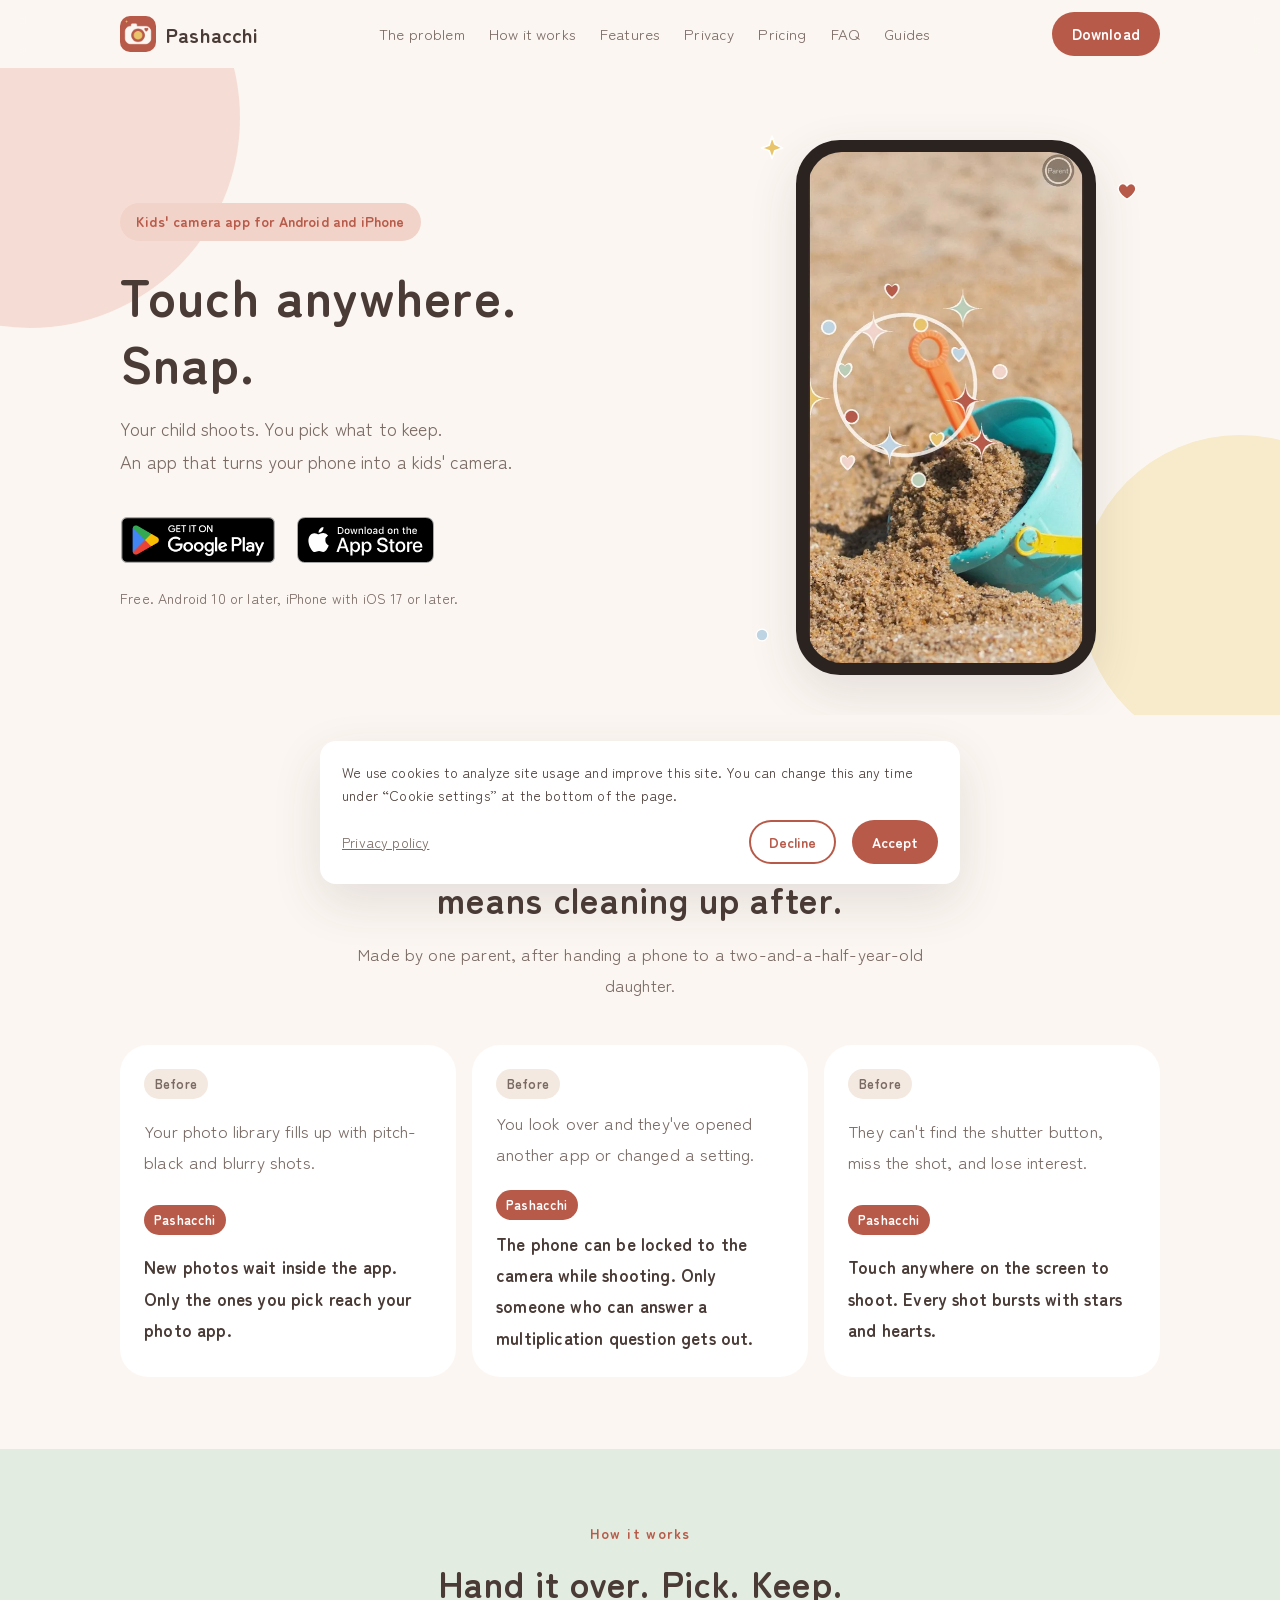
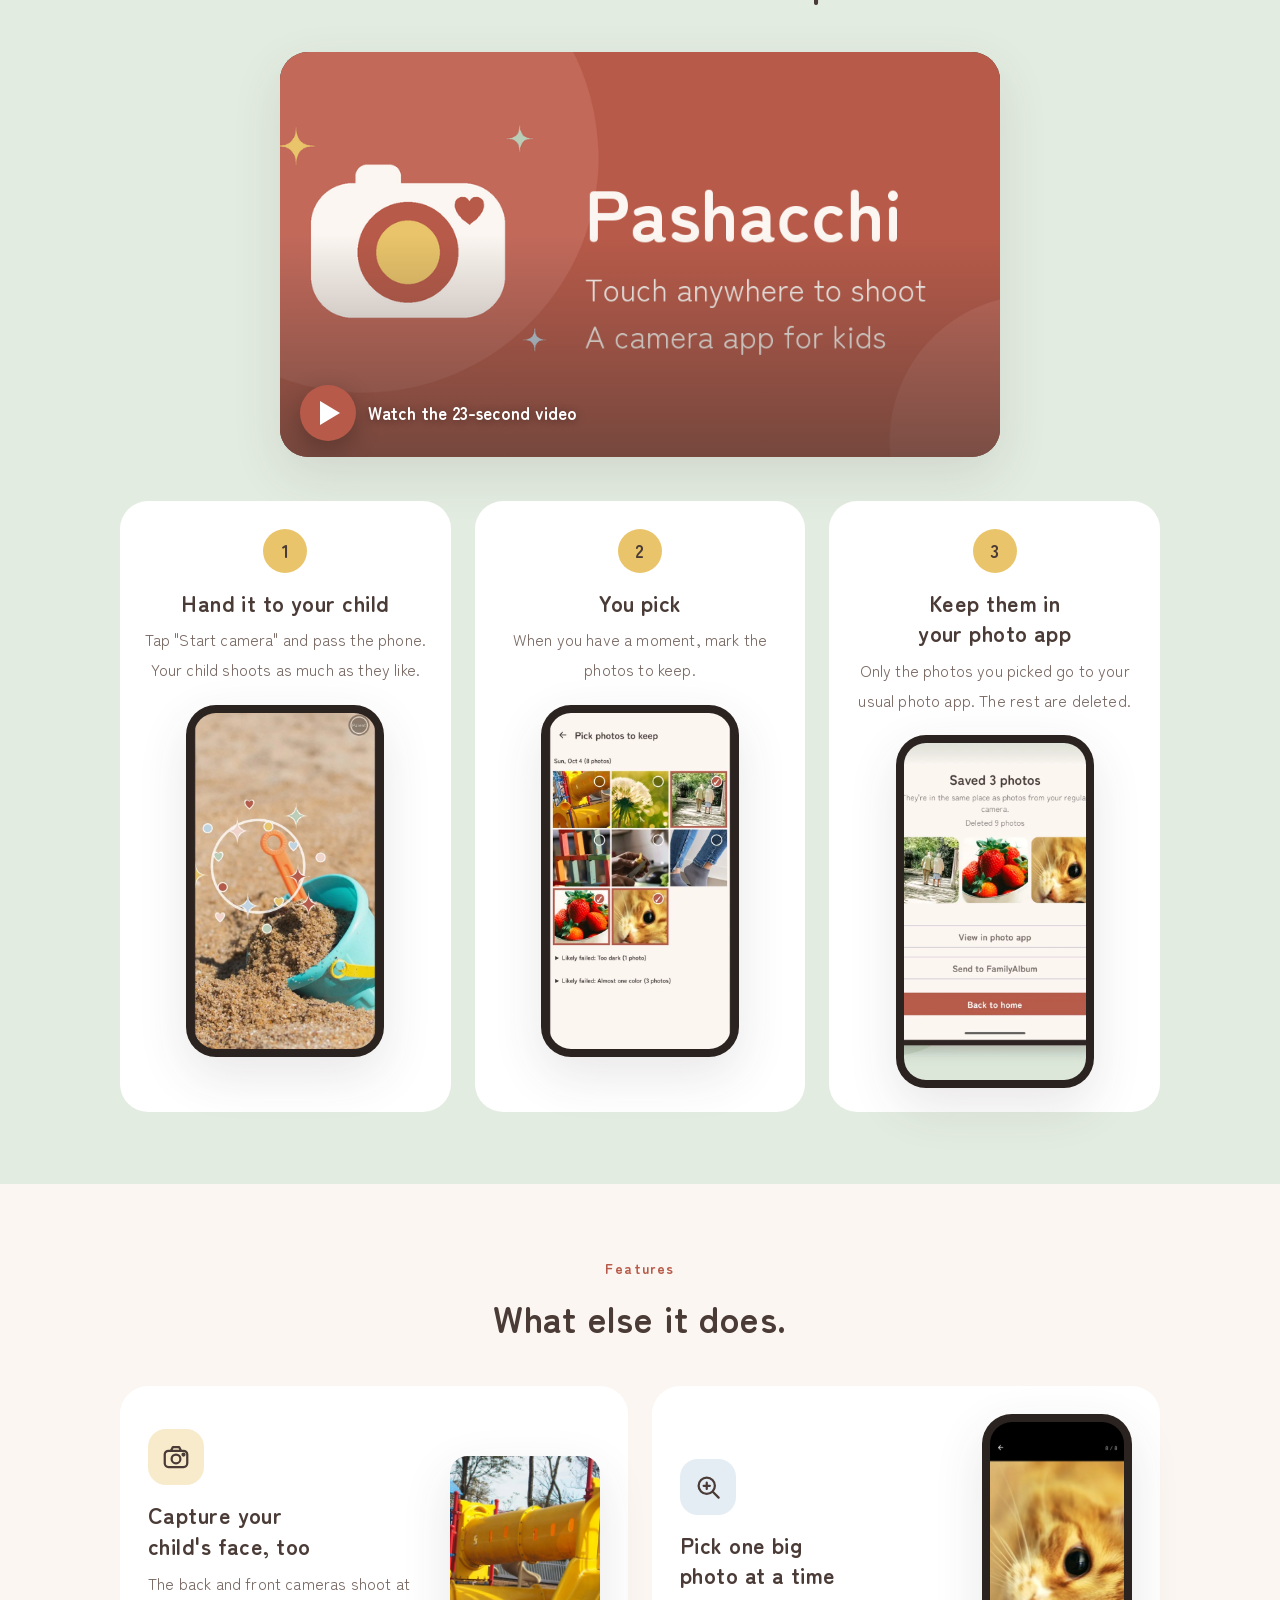
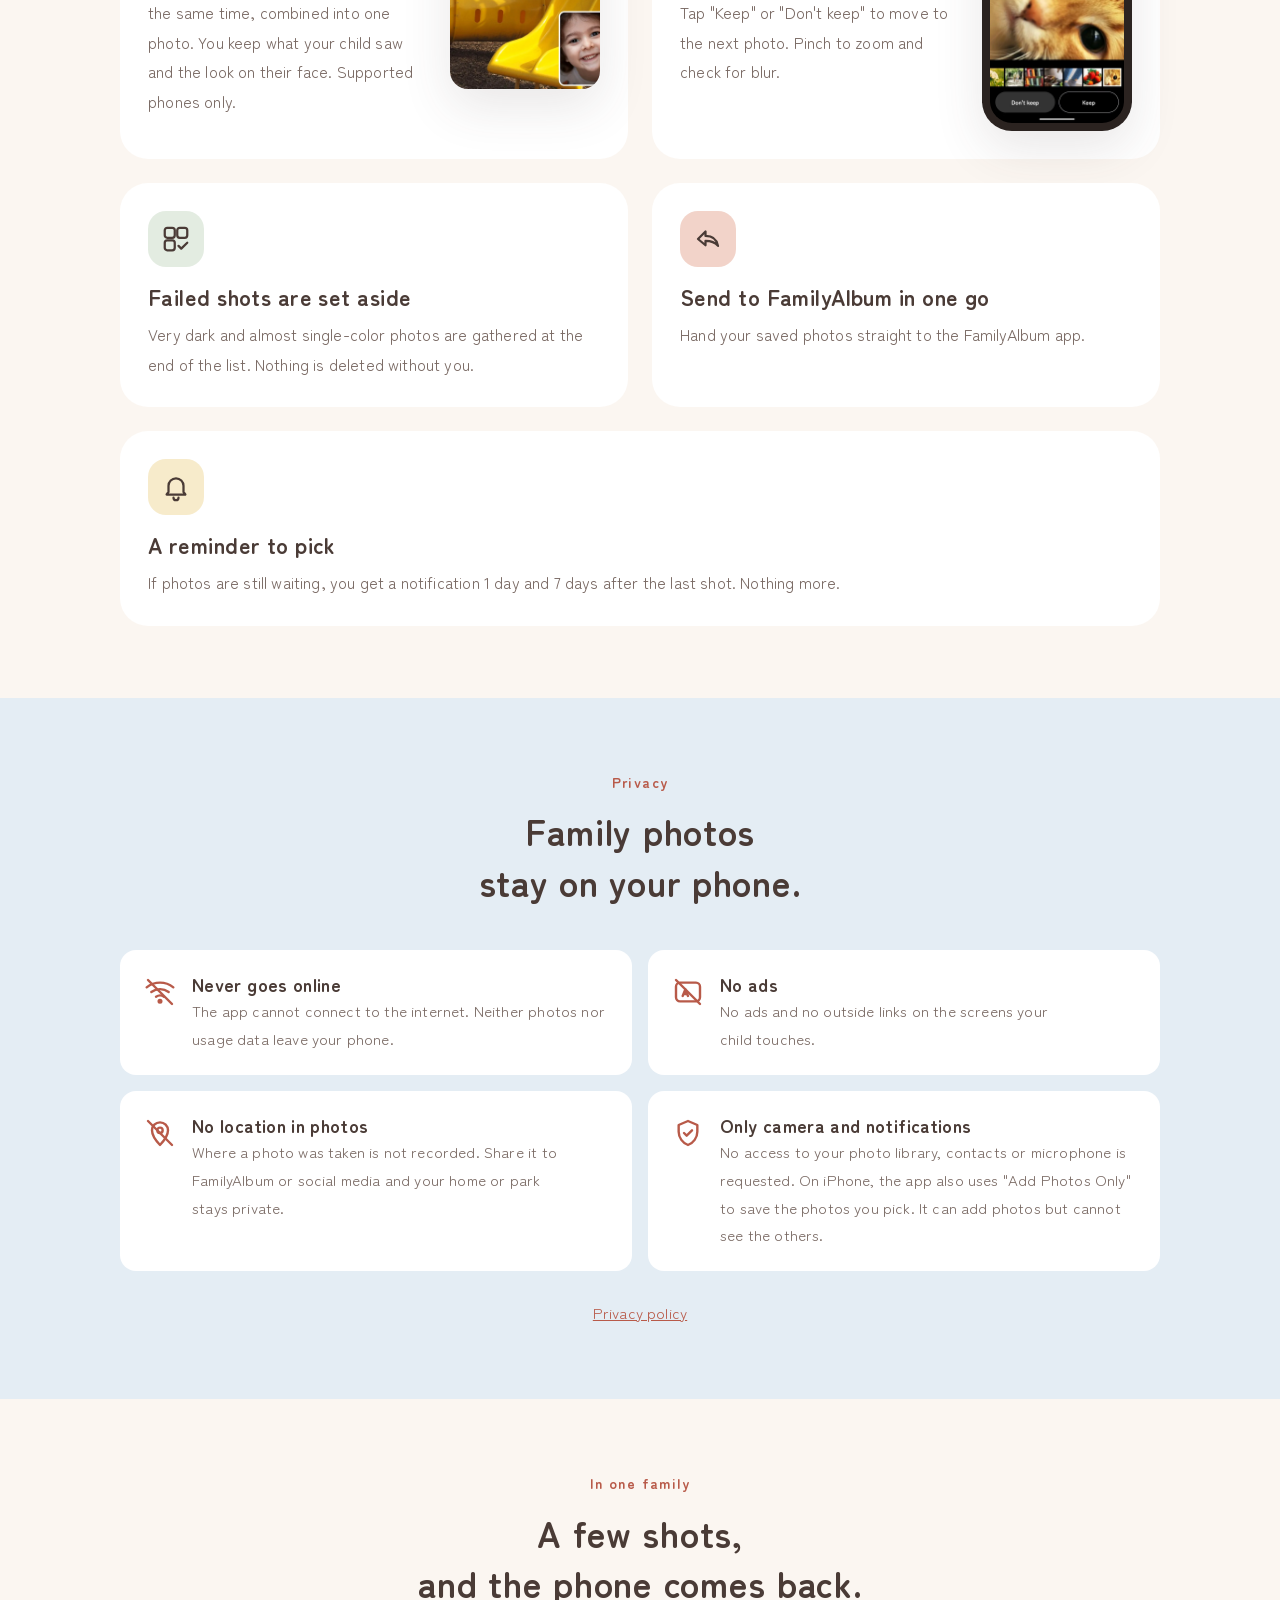
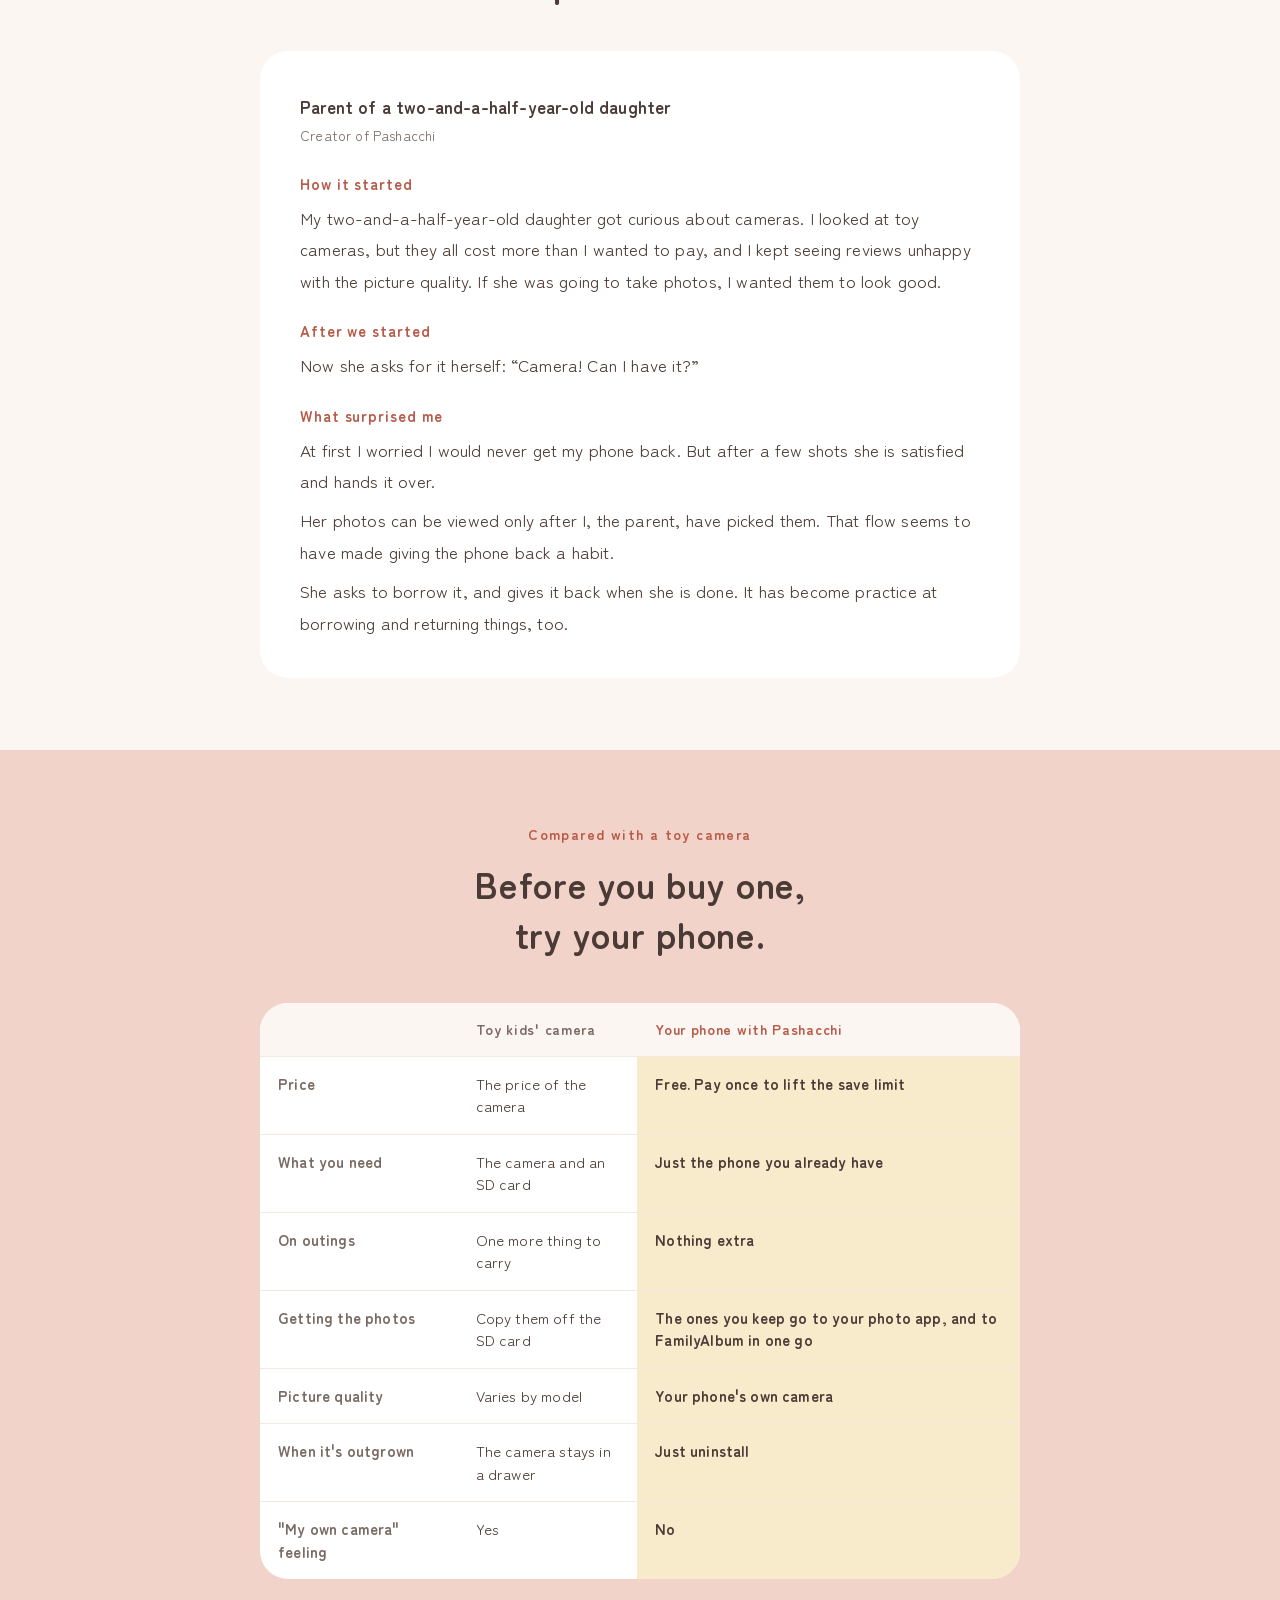
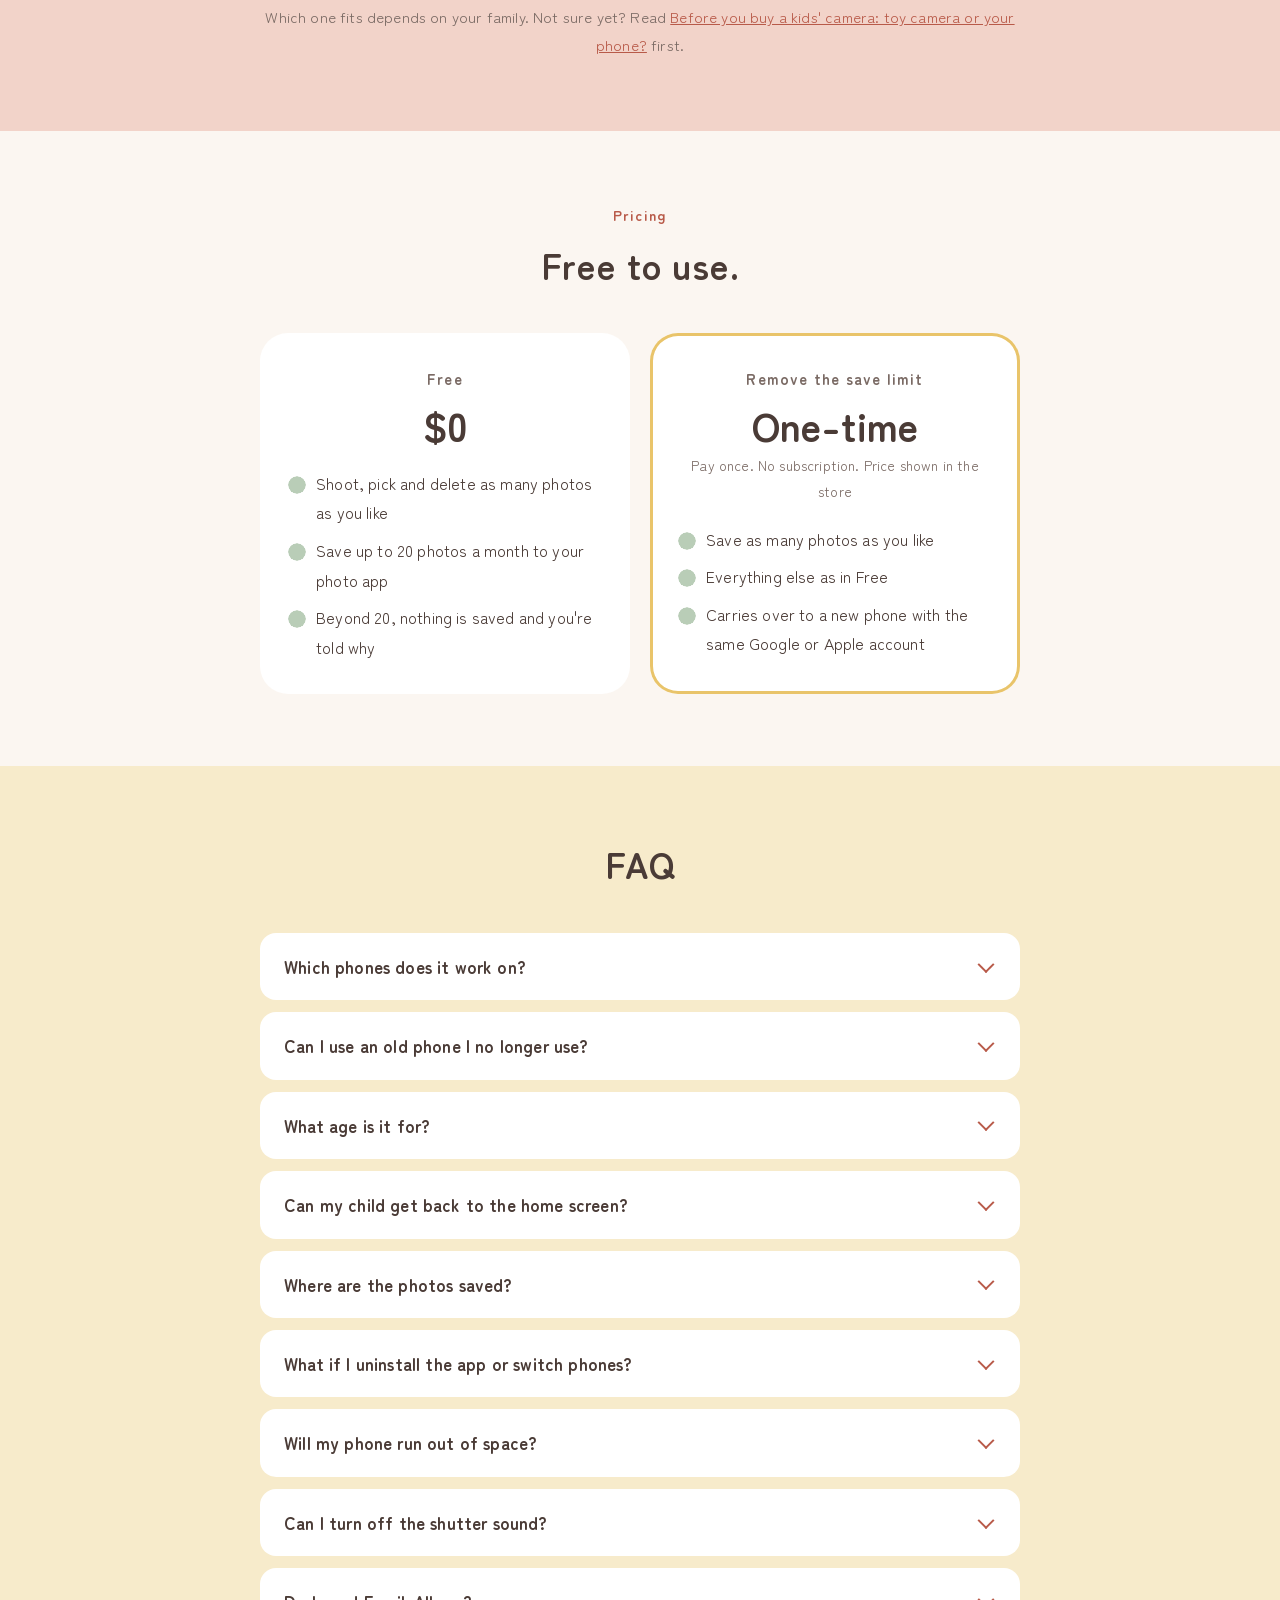
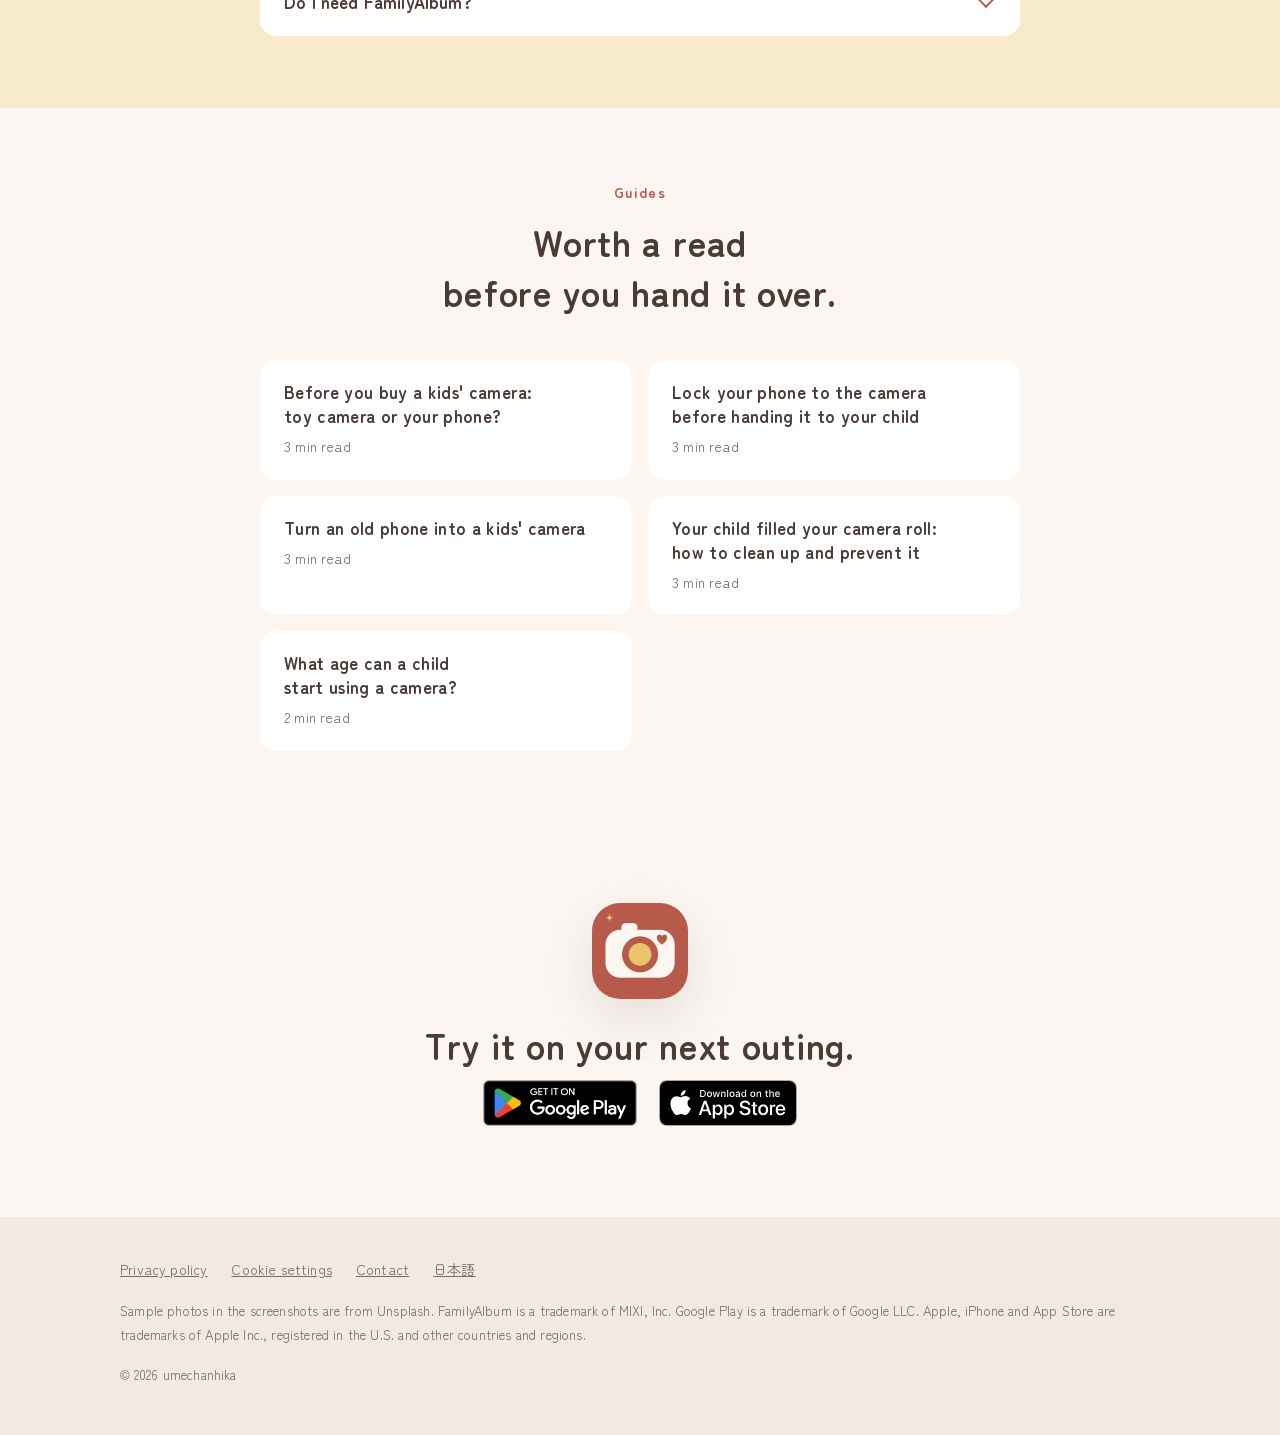
==== commit 76f6cd97: "site: pashacchi 1f98439b288a の site/ を写す" ====
--- a/index.html
+++ b/index.html
@@ -95,7 +95,7 @@
         "name": "What age is it for?",
         "acceptedAnswer": {
           "@type": "Answer",
-          "text": "There is no set age. Touching anywhere on the screen takes a photo, so it works even before your child can find a shutter button."
+          "text": "There is no set age. Touching anywhere on the screen takes a photo, so it works even before your child can find a shutter button. How to hand it over is in the guide \"What age can a child start using a camera?\"."
         }
       },
       {
@@ -544,7 +544,7 @@
           </details>
           <details>
             <summary>What age is it for?</summary>
-            <p>There is no set age. Touching anywhere on the screen takes a photo, so it works even before your child can find a shutter button.</p>
+            <p>There is no set age. Touching anywhere on the screen takes a photo, so it works even before your child can find a shutter button. How to hand it over is in <a href="guide/what-age-camera/">What age can a child start using a camera?</a></p>
           </details>
           <details>
             <summary>Can my child get back to the home screen?</summary>
@@ -603,6 +603,12 @@
             <a class="guide-card" href="guide/camera-roll-cleanup/">
               <h3>Your child filled your camera roll: how to clean up and prevent it</h3>
               <span class="guide-card__time">3 min read</span>
+            </a>
+          </li>
+          <li>
+            <a class="guide-card" href="guide/what-age-camera/">
+              <h3>What age can a child start using a camera?</h3>
+              <span class="guide-card__time">2 min read</span>
             </a>
           </li>
         </ul>
--- a/fonts.css
+++ b/fonts.css
@@ -14,7 +14,7 @@
   font-weight: 400;
   font-display: swap;
   src: url("assets/fonts/zen-maru-gothic-400-ja.woff2") format("woff2");
-  unicode-range: U+2192, U+3000, U+300C-300D, U+301C, U+3042, U+3044, U+3046, U+3048, U+304A-304B, U+304D-3055, U+3058, U+305A-305B, U+305D-305F, U+3061, U+3063-3065, U+3068-3069, U+306B, U+306D, U+3070-3073, U+3076, U+3079, U+307B-307C, U+307E-3080, U+3082-3084, U+3087-3088, U+308A, U+308C-308D, U+308F, U+3092, U+30A1-30A4, U+30A7, U+30A9-30AE, U+30B0-30B1, U+30B3-30B5, U+30B7, U+30B9-30BB, U+30BD, U+30BF-30C1, U+30C3, U+30C6-30CA, U+30CD, U+30CF-30D5, U+30D7-30D9, U+30DB-30E3, U+30E6-30E7, U+30EB-30ED, U+30FB, U+4E08, U+4E0A-4E0B, U+4E0D, U+4E21, U+4E26, U+4E2D, U+4E38, U+4E86, U+4E88, U+4E8B, U+4EBA, U+4ECB, U+4ED5-4ED6, U+4ED8, U+4EE3, U+4F1A, U+4F1D, U+4F3C, U+4F4D-4F4E, U+4F53, U+4F55, U+4F59, U+4F5C, U+4F7F, U+4FDD, U+4FE1, U+500B, U+501F, U+5024, U+5074, U+50CD, U+50CF, U+512A, U+5143, U+5145, U+5148, U+5165, U+5168, U+516C, U+5171, U+5177, U+5185-5186, U+518D, U+5199, U+51E6, U+51FA, U+5206, U+5217, U+5224-5225, U+5229, U+5236, U+524A, U+524D, U+529B, U+52A0, U+52B9, U+52D5, U+52DD, U+5316, U+534A, U+5370, U+53CE, U+53D6-53D7, U+53E3-53E4, U+53EF-53F0, U+53F3, U+5404, U+5408, U+540C-540D, U+5411, U+542B, U+544A, U+5473, U+547C, U+5546, U+5584, U+559C, U+56DE, U+56F0, U+56FA, U+56FD, U+570F, U+5712, U+5730, U+57CB, U+57DF, U+57FA, U+5831, U+5834, U+5897, U+58CA, U+58F0, U+58F2, U+5909, U+5916, U+5927, U+592B, U+5931, U+5947, U+596A, U+597D, U+59CB, U+5A18, U+5B50, U+5B57-5B58, U+5B64, U+5B85, U+5B88-5B89, U+5B9A, U+5B9F, U+5BB6, U+5BB9, U+5BC4, U+5BFE, U+5C02, U+5C0F, U+5C11, U+5C3E, U+5C40, U+5C4A, U+5C64, U+5DE6, U+5DEE, U+5E2F, U+5E45, U+5E74, U+5E83, U+5EAD, U+5F0F, U+5F15, U+5F31, U+5F37, U+5F3E, U+5F62, U+5F71, U+5F93, U+5F97, U+5FC3, U+5FC5, U+5FD8, U+5FDC, U+6027, U+60A9, U+60C5, U+610F, U+611F, U+6163, U+623B, U+6240, U+624B, U+6253, U+6255, U+6271, U+6298, U+629C, U+629E, U+62BC, U+62E1, U+6301, U+6307, U+632F, U+63A2, U+63A5, U+63C3, U+63CF-63D0, U+63DB, U+64AE, U+64CD, U+652F, U+6539, U+6557, U+6563, U+6570, U+6574, U+6587, U+6599, U+65B0, U+65B9, U+65CF, U+65E2, U+65E9, U+660E, U+661F, U+6642, U+666E-666F, U+6697, U+66F4, U+66F8, U+6700, U+6708-6709, U+671F, U+672B, U+675F, U+6765, U+6790, U+679A, U+67A0, U+67D4, U+682A, U+6848, U+68DA, U+691C, U+69CB, U+6A19, U+6A29-6A2A, U+6A5F, U+6B21, U+6B32, U+6B62-6B63, U+6B73, U+6B8B, U+6BB5, U+6BCE, U+6BD4, U+6C0F, U+6C17, U+6C34, U+6C42, U+6C60, U+6C7A, U+6CC1, U+6CD5, U+6D41, U+6D88, U+6DF1, U+6DFB, U+6E08, U+6E1B, U+6E21, U+6E2C, U+6E80, U+6E9C, U+6ED1, U+6F14, U+6FE1, U+70B9, U+7121, U+7136, U+7247-7248, U+7269, U+7279, U+72B6, U+72ED, U+732B, U+7372, U+73FE, U+7406, U+751F, U+7528, U+7531, U+753B, U+7559, U+7573, U+767A-767B, U+767D, U+7684, U+76EE, U+76F4, U+7701, U+771F, U+7740, U+77E5, U+77ED, U+7802, U+78BA, U+793A, U+793E, U+79C1, U+79D2, U+79FB, U+7A0E, U+7A2E, U+7A7A, U+7ACB, U+7AEF, U+7B49, U+7B54, U+7B97, U+7BA1, U+7BB1, U+7BC0, U+7C73, U+7D04, U+7D0B, U+7D1A, U+7D20, U+7D22, U+7D39, U+7D42, U+7D44, U+7D50, U+7D61, U+7D99-7D9A, U+7DD2, U+7DE0, U+7DF4, U+7E01, U+7E70, U+7F6E, U+7FA9, U+7FD2, U+8003, U+8005, U+80FD, U+81EA, U+8208, U+822C, U+8272, U+82F1, U+8377, U+843D, U+884C, U+8868, U+88C5, U+8981, U+898B, U+898F, U+89A7, U+89AA, U+89E3, U+89E6, U+8A08, U+8A2D, U+8A31, U+8A66, U+8A70-8A71, U+8A8D, U+8AAD, U+8AB0, U+8AB2, U+8ABF, U+8AC7, U+8B58, U+8B77, U+8C61, U+8CB7-8CB8, U+8CEA, U+8CFC, U+8D77, U+8D85, U+8DB3, U+8EAB, U+8F03, U+8F09, U+8F2A, U+8FBA, U+8FBC, U+8FD1, U+8FD4, U+8FF7, U+8FFD, U+9001, U+9006, U+9014, U+901A, U+9023, U+9032, U+9045, U+9053, U+9055, U+9077, U+907F, U+90E8, U+914D, U+91CF, U+91D1, U+9332, U+9577, U+9589, U+958B, U+9593, U+95A2, U+95B2, U+9632, U+9650, U+9664, U+968E, U+9694, U+96A0, U+96A3, U+96C6, U+96E2, U+96FB, U+9762, U+97F3, U+9805-9806, U+9810, U+984D, U+9854, U+985E, U+98FD, U+9996, U+9A13, U+9AD8, U+9CF4, U+9EC4, U+9F62, U+FF01, U+FF08-FF09, U+FF1A, U+FF1F, U+FF5C;
+  unicode-range: U+2192, U+3000, U+300C-300D, U+301C, U+3042, U+3044, U+3046, U+3048, U+304A-304B, U+304D-3055, U+3058, U+305A-305B, U+305D-305F, U+3061, U+3063-3065, U+3068-3069, U+306B, U+306D, U+3070-3073, U+3076, U+3079, U+307B-307C, U+307E-3080, U+3082-3084, U+3087-3088, U+308A, U+308C-308D, U+308F, U+3092, U+30A1-30A4, U+30A7, U+30A9-30AE, U+30B0-30B1, U+30B3-30B5, U+30B7, U+30B9-30BB, U+30BD, U+30BF-30C1, U+30C3, U+30C6-30CA, U+30CD, U+30CF-30D5, U+30D7-30D9, U+30DB-30E3, U+30E6-30E7, U+30EB-30ED, U+30FB, U+4E08, U+4E0A-4E0B, U+4E0D, U+4E21, U+4E26, U+4E2D, U+4E38, U+4E86, U+4E88, U+4E8B, U+4EBA, U+4ECB, U+4ED5-4ED6, U+4ED8, U+4EE3, U+4F1A, U+4F1D, U+4F3C, U+4F4D-4F4E, U+4F53, U+4F55, U+4F59, U+4F5C, U+4F7F, U+4F8B, U+4FDD, U+4FE1, U+500B, U+501F, U+5024, U+5074, U+50CD, U+50CF, U+512A, U+5143, U+5145, U+5148, U+5165, U+5168, U+516C, U+5171, U+5177, U+5185-5186, U+518D, U+5199, U+51E6, U+51FA, U+5206, U+5217, U+5224-5225, U+5229, U+5236, U+524A, U+524D, U+529B, U+52A0, U+52B9, U+52D5, U+52DD, U+5316, U+534A, U+5370, U+53CE, U+53D6-53D7, U+53E3-53E4, U+53EF-53F0, U+53F3, U+5404, U+5408, U+540C-540D, U+5411, U+542B, U+544A, U+5473, U+547C, U+5546, U+5584, U+559C, U+56DE, U+56F0, U+56FA, U+56FD, U+570F, U+5712, U+5730, U+57CB, U+57DF, U+57FA, U+5831, U+5834, U+5897, U+58CA, U+58F0, U+58F2, U+5909, U+5916, U+5927, U+592B, U+5931, U+5947, U+596A, U+597D, U+59CB, U+5A18, U+5B50, U+5B57-5B58, U+5B64, U+5B85, U+5B88-5B89, U+5B9A, U+5B9F, U+5BB6, U+5BB9, U+5BC4, U+5BFE, U+5C02, U+5C0F, U+5C11, U+5C3E, U+5C40, U+5C4A, U+5C64, U+5DE5-5DE6, U+5DEE, U+5E2F, U+5E45, U+5E74, U+5E83, U+5E8A, U+5EA7, U+5EAD, U+5F0F, U+5F15, U+5F31, U+5F37, U+5F3E, U+5F53, U+5F62, U+5F71, U+5F93, U+5F97, U+5FC3, U+5FC5, U+5FD8, U+5FDC, U+6027, U+60A9, U+60C5, U+610F, U+611F, U+6163, U+623B, U+6240, U+624B, U+6253, U+6255, U+6271, U+6298, U+629C, U+629E, U+62BC, U+62E1, U+6301, U+6307, U+632F, U+63A2, U+63A5, U+63C3, U+63CF-63D0, U+63DB, U+64AE, U+64CD, U+652F, U+6539, U+6557, U+6563, U+6570, U+6574, U+6587, U+6599, U+65B0, U+65B9, U+65CF, U+65E2, U+65E9, U+660E, U+661F, U+6642, U+666E-666F, U+6697, U+66F4, U+66F8, U+6700, U+6708-6709, U+671F, U+672B, U+675F, U+6765, U+6790, U+679A, U+67A0, U+67D4, U+682A, U+6848, U+68DA, U+691C, U+69CB, U+6A19, U+6A29-6A2A, U+6A5F, U+6B21, U+6B32, U+6B62-6B63, U+6B73, U+6B8B, U+6BB5, U+6BCE, U+6BD4, U+6C0F, U+6C17, U+6C34, U+6C42, U+6C60, U+6C7A, U+6CC1, U+6CD5, U+6D41, U+6D88, U+6DF1, U+6DFB, U+6E08, U+6E1B, U+6E21, U+6E2C, U+6E80, U+6E9C, U+6ED1, U+6F14, U+6FE1, U+70B9, U+7121, U+7136, U+7247-7248, U+7269, U+7279, U+72B6, U+72ED, U+732B, U+7372, U+73FE, U+7406, U+751F, U+7528, U+7531, U+753B, U+7559, U+7573, U+767A-767B, U+767D, U+7684, U+76EE, U+76F4, U+7701, U+771F, U+7740, U+77E5, U+77ED, U+7802, U+78BA, U+793A, U+793E, U+79C1, U+79D2, U+79FB, U+7A0E, U+7A2E, U+7A7A, U+7ACB, U+7AEF, U+7B49, U+7B54, U+7B56, U+7B97, U+7BA1, U+7BB1, U+7BC0, U+7C73, U+7D04, U+7D0B, U+7D1A, U+7D20, U+7D22, U+7D39, U+7D42, U+7D44, U+7D50, U+7D61, U+7D99-7D9A, U+7DD2, U+7DE0, U+7DF4, U+7E01, U+7E70, U+7F6E, U+7FA9, U+7FD2, U+8003, U+8005, U+80FD, U+81EA, U+8208, U+822C, U+8272, U+829D, U+82F1, U+8377, U+843D, U+884C, U+8868, U+88C5, U+8981, U+898B, U+898F, U+89A7, U+89AA, U+89E3, U+89E6, U+8A08, U+8A2D, U+8A31, U+8A66, U+8A70-8A71, U+8A8D, U+8AAD, U+8AB0, U+8AB2, U+8ABF, U+8AC7, U+8B58, U+8B77, U+8C61, U+8CB7-8CB8, U+8CEA, U+8CFC, U+8D77, U+8D85, U+8DB3, U+8EAB, U+8F03, U+8F09, U+8F2A, U+8FBA, U+8FBC, U+8FD1, U+8FD4, U+8FF7, U+8FFD, U+9001, U+9006, U+9014, U+901A, U+9023, U+9032, U+9045, U+9053, U+9055, U+9077, U+907F, U+90E8, U+914D, U+91CF, U+91D1, U+9332, U+9577, U+9589, U+958B, U+9593, U+95A2, U+95B2, U+9632, U+9650, U+9664, U+968E, U+9694, U+969B, U+96A0, U+96A3, U+96C6, U+96E2, U+96FB, U+9762, U+97F3, U+9805-9806, U+9810, U+984D, U+9854, U+985E, U+98FD, U+9996, U+9A13, U+9AD8, U+9CF4, U+9EC4, U+9F62, U+FF01, U+FF08-FF09, U+FF1A, U+FF1F, U+FF5C;
 }
 @font-face {
   font-family: "Zen Maru Gothic";
@@ -30,5 +30,5 @@
   font-weight: 700;
   font-display: swap;
   src: url("assets/fonts/zen-maru-gothic-700-ja.woff2") format("woff2");
-  unicode-range: U+2192, U+3000, U+300C-300D, U+301C, U+3042, U+3044, U+3046, U+3048, U+304A-304B, U+304D-3055, U+3058, U+305A-305B, U+305D-305F, U+3061, U+3063-3065, U+3068-3069, U+306B, U+306D, U+3070-3073, U+3076, U+3079, U+307B-307C, U+307E-3080, U+3082-3084, U+3087-3088, U+308A, U+308C-308D, U+308F, U+3092, U+30A1-30A4, U+30A7, U+30A9-30AE, U+30B0-30B1, U+30B3-30B5, U+30B7, U+30B9-30BB, U+30BD, U+30BF-30C1, U+30C3, U+30C6-30CA, U+30CD, U+30CF-30D5, U+30D7-30D9, U+30DB-30E3, U+30E6-30E7, U+30EB-30ED, U+30FB, U+4E08, U+4E0A-4E0B, U+4E0D, U+4E21, U+4E26, U+4E2D, U+4E38, U+4E86, U+4E88, U+4E8B, U+4EBA, U+4ECB, U+4ED5-4ED6, U+4ED8, U+4EE3, U+4F1A, U+4F1D, U+4F3C, U+4F4D-4F4E, U+4F53, U+4F55, U+4F59, U+4F5C, U+4F7F, U+4FDD, U+4FE1, U+500B, U+501F, U+5024, U+5074, U+50CD, U+50CF, U+512A, U+5143, U+5145, U+5148, U+5165, U+5168, U+516C, U+5171, U+5177, U+5185-5186, U+518D, U+5199, U+51E6, U+51FA, U+5206, U+5217, U+5224-5225, U+5229, U+5236, U+524A, U+524D, U+529B, U+52A0, U+52B9, U+52D5, U+52DD, U+5316, U+534A, U+5370, U+53CE, U+53D6-53D7, U+53E3-53E4, U+53EF-53F0, U+53F3, U+5404, U+5408, U+540C-540D, U+5411, U+542B, U+544A, U+5473, U+547C, U+5546, U+5584, U+559C, U+56DE, U+56F0, U+56FA, U+56FD, U+570F, U+5712, U+5730, U+57CB, U+57DF, U+57FA, U+5831, U+5834, U+5897, U+58CA, U+58F0, U+58F2, U+5909, U+5916, U+5927, U+592B, U+5931, U+5947, U+596A, U+597D, U+59CB, U+5A18, U+5B50, U+5B57-5B58, U+5B64, U+5B85, U+5B88-5B89, U+5B9A, U+5B9F, U+5BB6, U+5BB9, U+5BC4, U+5BFE, U+5C02, U+5C0F, U+5C11, U+5C3E, U+5C40, U+5C4A, U+5C64, U+5DE6, U+5DEE, U+5E2F, U+5E45, U+5E74, U+5E83, U+5EAD, U+5F0F, U+5F15, U+5F31, U+5F37, U+5F3E, U+5F62, U+5F71, U+5F93, U+5F97, U+5FC3, U+5FC5, U+5FD8, U+5FDC, U+6027, U+60A9, U+60C5, U+610F, U+611F, U+6163, U+623B, U+6240, U+624B, U+6253, U+6255, U+6271, U+6298, U+629C, U+629E, U+62BC, U+62E1, U+6301, U+6307, U+632F, U+63A2, U+63A5, U+63C3, U+63CF-63D0, U+63DB, U+64AE, U+64CD, U+652F, U+6539, U+6557, U+6563, U+6570, U+6574, U+6587, U+6599, U+65B0, U+65B9, U+65CF, U+65E2, U+65E9, U+660E, U+661F, U+6642, U+666E-666F, U+6697, U+66F4, U+66F8, U+6700, U+6708-6709, U+671F, U+672B, U+675F, U+6765, U+6790, U+679A, U+67A0, U+67D4, U+682A, U+6848, U+68DA, U+691C, U+69CB, U+6A19, U+6A29-6A2A, U+6A5F, U+6B21, U+6B32, U+6B62-6B63, U+6B73, U+6B8B, U+6BB5, U+6BCE, U+6BD4, U+6C0F, U+6C17, U+6C34, U+6C42, U+6C60, U+6C7A, U+6CC1, U+6CD5, U+6D41, U+6D88, U+6DF1, U+6DFB, U+6E08, U+6E1B, U+6E21, U+6E2C, U+6E80, U+6E9C, U+6ED1, U+6F14, U+6FE1, U+70B9, U+7121, U+7136, U+7247-7248, U+7269, U+7279, U+72B6, U+72ED, U+732B, U+7372, U+73FE, U+7406, U+751F, U+7528, U+7531, U+753B, U+7559, U+7573, U+767A-767B, U+767D, U+7684, U+76EE, U+76F4, U+7701, U+771F, U+7740, U+77E5, U+77ED, U+7802, U+78BA, U+793A, U+793E, U+79C1, U+79D2, U+79FB, U+7A0E, U+7A2E, U+7A7A, U+7ACB, U+7AEF, U+7B49, U+7B54, U+7B97, U+7BA1, U+7BB1, U+7BC0, U+7C73, U+7D04, U+7D0B, U+7D1A, U+7D20, U+7D22, U+7D39, U+7D42, U+7D44, U+7D50, U+7D61, U+7D99-7D9A, U+7DD2, U+7DE0, U+7DF4, U+7E01, U+7E70, U+7F6E, U+7FA9, U+7FD2, U+8003, U+8005, U+80FD, U+81EA, U+8208, U+822C, U+8272, U+82F1, U+8377, U+843D, U+884C, U+8868, U+88C5, U+8981, U+898B, U+898F, U+89A7, U+89AA, U+89E3, U+89E6, U+8A08, U+8A2D, U+8A31, U+8A66, U+8A70-8A71, U+8A8D, U+8AAD, U+8AB0, U+8AB2, U+8ABF, U+8AC7, U+8B58, U+8B77, U+8C61, U+8CB7-8CB8, U+8CEA, U+8CFC, U+8D77, U+8D85, U+8DB3, U+8EAB, U+8F03, U+8F09, U+8F2A, U+8FBA, U+8FBC, U+8FD1, U+8FD4, U+8FF7, U+8FFD, U+9001, U+9006, U+9014, U+901A, U+9023, U+9032, U+9045, U+9053, U+9055, U+9077, U+907F, U+90E8, U+914D, U+91CF, U+91D1, U+9332, U+9577, U+9589, U+958B, U+9593, U+95A2, U+95B2, U+9632, U+9650, U+9664, U+968E, U+9694, U+96A0, U+96A3, U+96C6, U+96E2, U+96FB, U+9762, U+97F3, U+9805-9806, U+9810, U+984D, U+9854, U+985E, U+98FD, U+9996, U+9A13, U+9AD8, U+9CF4, U+9EC4, U+9F62, U+FF01, U+FF08-FF09, U+FF1A, U+FF1F, U+FF5C;
+  unicode-range: U+2192, U+3000, U+300C-300D, U+301C, U+3042, U+3044, U+3046, U+3048, U+304A-304B, U+304D-3055, U+3058, U+305A-305B, U+305D-305F, U+3061, U+3063-3065, U+3068-3069, U+306B, U+306D, U+3070-3073, U+3076, U+3079, U+307B-307C, U+307E-3080, U+3082-3084, U+3087-3088, U+308A, U+308C-308D, U+308F, U+3092, U+30A1-30A4, U+30A7, U+30A9-30AE, U+30B0-30B1, U+30B3-30B5, U+30B7, U+30B9-30BB, U+30BD, U+30BF-30C1, U+30C3, U+30C6-30CA, U+30CD, U+30CF-30D5, U+30D7-30D9, U+30DB-30E3, U+30E6-30E7, U+30EB-30ED, U+30FB, U+4E08, U+4E0A-4E0B, U+4E0D, U+4E21, U+4E26, U+4E2D, U+4E38, U+4E86, U+4E88, U+4E8B, U+4EBA, U+4ECB, U+4ED5-4ED6, U+4ED8, U+4EE3, U+4F1A, U+4F1D, U+4F3C, U+4F4D-4F4E, U+4F53, U+4F55, U+4F59, U+4F5C, U+4F7F, U+4F8B, U+4FDD, U+4FE1, U+500B, U+501F, U+5024, U+5074, U+50CD, U+50CF, U+512A, U+5143, U+5145, U+5148, U+5165, U+5168, U+516C, U+5171, U+5177, U+5185-5186, U+518D, U+5199, U+51E6, U+51FA, U+5206, U+5217, U+5224-5225, U+5229, U+5236, U+524A, U+524D, U+529B, U+52A0, U+52B9, U+52D5, U+52DD, U+5316, U+534A, U+5370, U+53CE, U+53D6-53D7, U+53E3-53E4, U+53EF-53F0, U+53F3, U+5404, U+5408, U+540C-540D, U+5411, U+542B, U+544A, U+5473, U+547C, U+5546, U+5584, U+559C, U+56DE, U+56F0, U+56FA, U+56FD, U+570F, U+5712, U+5730, U+57CB, U+57DF, U+57FA, U+5831, U+5834, U+5897, U+58CA, U+58F0, U+58F2, U+5909, U+5916, U+5927, U+592B, U+5931, U+5947, U+596A, U+597D, U+59CB, U+5A18, U+5B50, U+5B57-5B58, U+5B64, U+5B85, U+5B88-5B89, U+5B9A, U+5B9F, U+5BB6, U+5BB9, U+5BC4, U+5BFE, U+5C02, U+5C0F, U+5C11, U+5C3E, U+5C40, U+5C4A, U+5C64, U+5DE5-5DE6, U+5DEE, U+5E2F, U+5E45, U+5E74, U+5E83, U+5E8A, U+5EA7, U+5EAD, U+5F0F, U+5F15, U+5F31, U+5F37, U+5F3E, U+5F53, U+5F62, U+5F71, U+5F93, U+5F97, U+5FC3, U+5FC5, U+5FD8, U+5FDC, U+6027, U+60A9, U+60C5, U+610F, U+611F, U+6163, U+623B, U+6240, U+624B, U+6253, U+6255, U+6271, U+6298, U+629C, U+629E, U+62BC, U+62E1, U+6301, U+6307, U+632F, U+63A2, U+63A5, U+63C3, U+63CF-63D0, U+63DB, U+64AE, U+64CD, U+652F, U+6539, U+6557, U+6563, U+6570, U+6574, U+6587, U+6599, U+65B0, U+65B9, U+65CF, U+65E2, U+65E9, U+660E, U+661F, U+6642, U+666E-666F, U+6697, U+66F4, U+66F8, U+6700, U+6708-6709, U+671F, U+672B, U+675F, U+6765, U+6790, U+679A, U+67A0, U+67D4, U+682A, U+6848, U+68DA, U+691C, U+69CB, U+6A19, U+6A29-6A2A, U+6A5F, U+6B21, U+6B32, U+6B62-6B63, U+6B73, U+6B8B, U+6BB5, U+6BCE, U+6BD4, U+6C0F, U+6C17, U+6C34, U+6C42, U+6C60, U+6C7A, U+6CC1, U+6CD5, U+6D41, U+6D88, U+6DF1, U+6DFB, U+6E08, U+6E1B, U+6E21, U+6E2C, U+6E80, U+6E9C, U+6ED1, U+6F14, U+6FE1, U+70B9, U+7121, U+7136, U+7247-7248, U+7269, U+7279, U+72B6, U+72ED, U+732B, U+7372, U+73FE, U+7406, U+751F, U+7528, U+7531, U+753B, U+7559, U+7573, U+767A-767B, U+767D, U+7684, U+76EE, U+76F4, U+7701, U+771F, U+7740, U+77E5, U+77ED, U+7802, U+78BA, U+793A, U+793E, U+79C1, U+79D2, U+79FB, U+7A0E, U+7A2E, U+7A7A, U+7ACB, U+7AEF, U+7B49, U+7B54, U+7B56, U+7B97, U+7BA1, U+7BB1, U+7BC0, U+7C73, U+7D04, U+7D0B, U+7D1A, U+7D20, U+7D22, U+7D39, U+7D42, U+7D44, U+7D50, U+7D61, U+7D99-7D9A, U+7DD2, U+7DE0, U+7DF4, U+7E01, U+7E70, U+7F6E, U+7FA9, U+7FD2, U+8003, U+8005, U+80FD, U+81EA, U+8208, U+822C, U+8272, U+829D, U+82F1, U+8377, U+843D, U+884C, U+8868, U+88C5, U+8981, U+898B, U+898F, U+89A7, U+89AA, U+89E3, U+89E6, U+8A08, U+8A2D, U+8A31, U+8A66, U+8A70-8A71, U+8A8D, U+8AAD, U+8AB0, U+8AB2, U+8ABF, U+8AC7, U+8B58, U+8B77, U+8C61, U+8CB7-8CB8, U+8CEA, U+8CFC, U+8D77, U+8D85, U+8DB3, U+8EAB, U+8F03, U+8F09, U+8F2A, U+8FBA, U+8FBC, U+8FD1, U+8FD4, U+8FF7, U+8FFD, U+9001, U+9006, U+9014, U+901A, U+9023, U+9032, U+9045, U+9053, U+9055, U+9077, U+907F, U+90E8, U+914D, U+91CF, U+91D1, U+9332, U+9577, U+9589, U+958B, U+9593, U+95A2, U+95B2, U+9632, U+9650, U+9664, U+968E, U+9694, U+969B, U+96A0, U+96A3, U+96C6, U+96E2, U+96FB, U+9762, U+97F3, U+9805-9806, U+9810, U+984D, U+9854, U+985E, U+98FD, U+9996, U+9A13, U+9AD8, U+9CF4, U+9EC4, U+9F62, U+FF01, U+FF08-FF09, U+FF1A, U+FF1F, U+FF5C;
 }
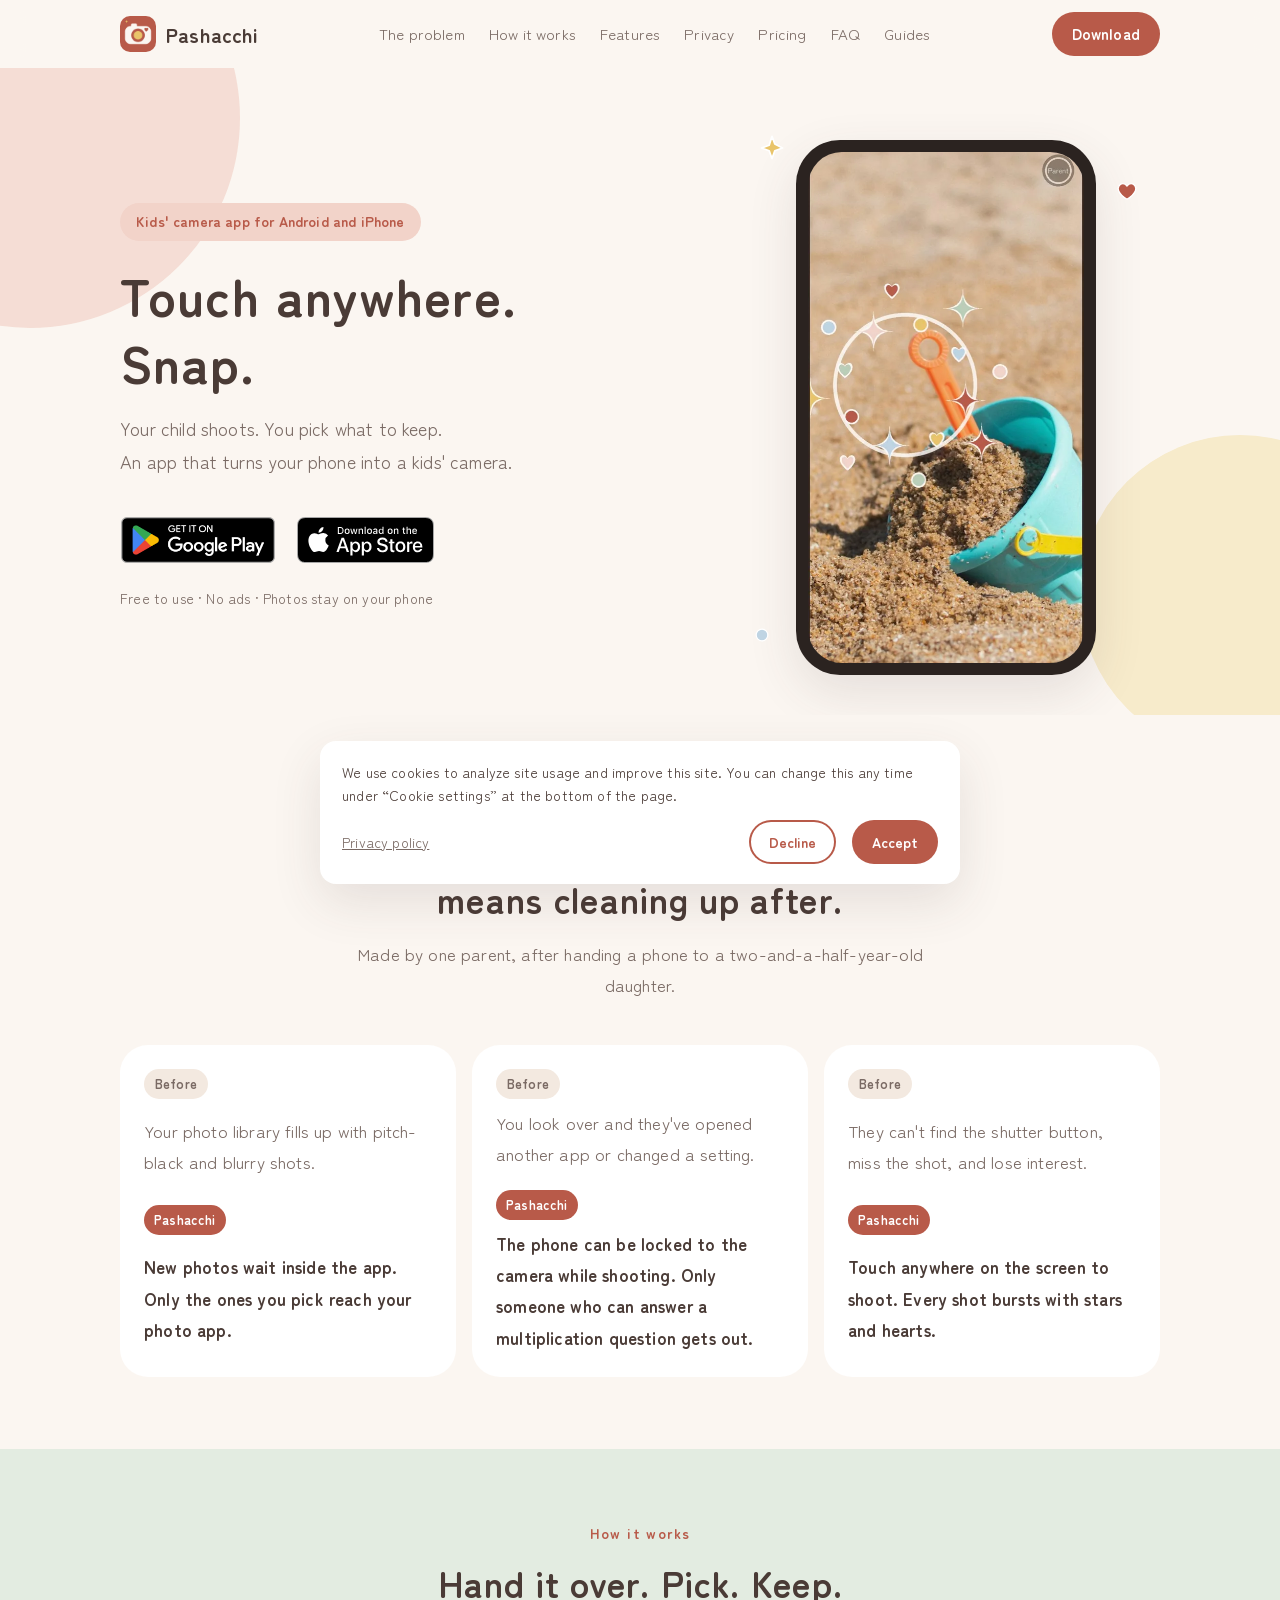
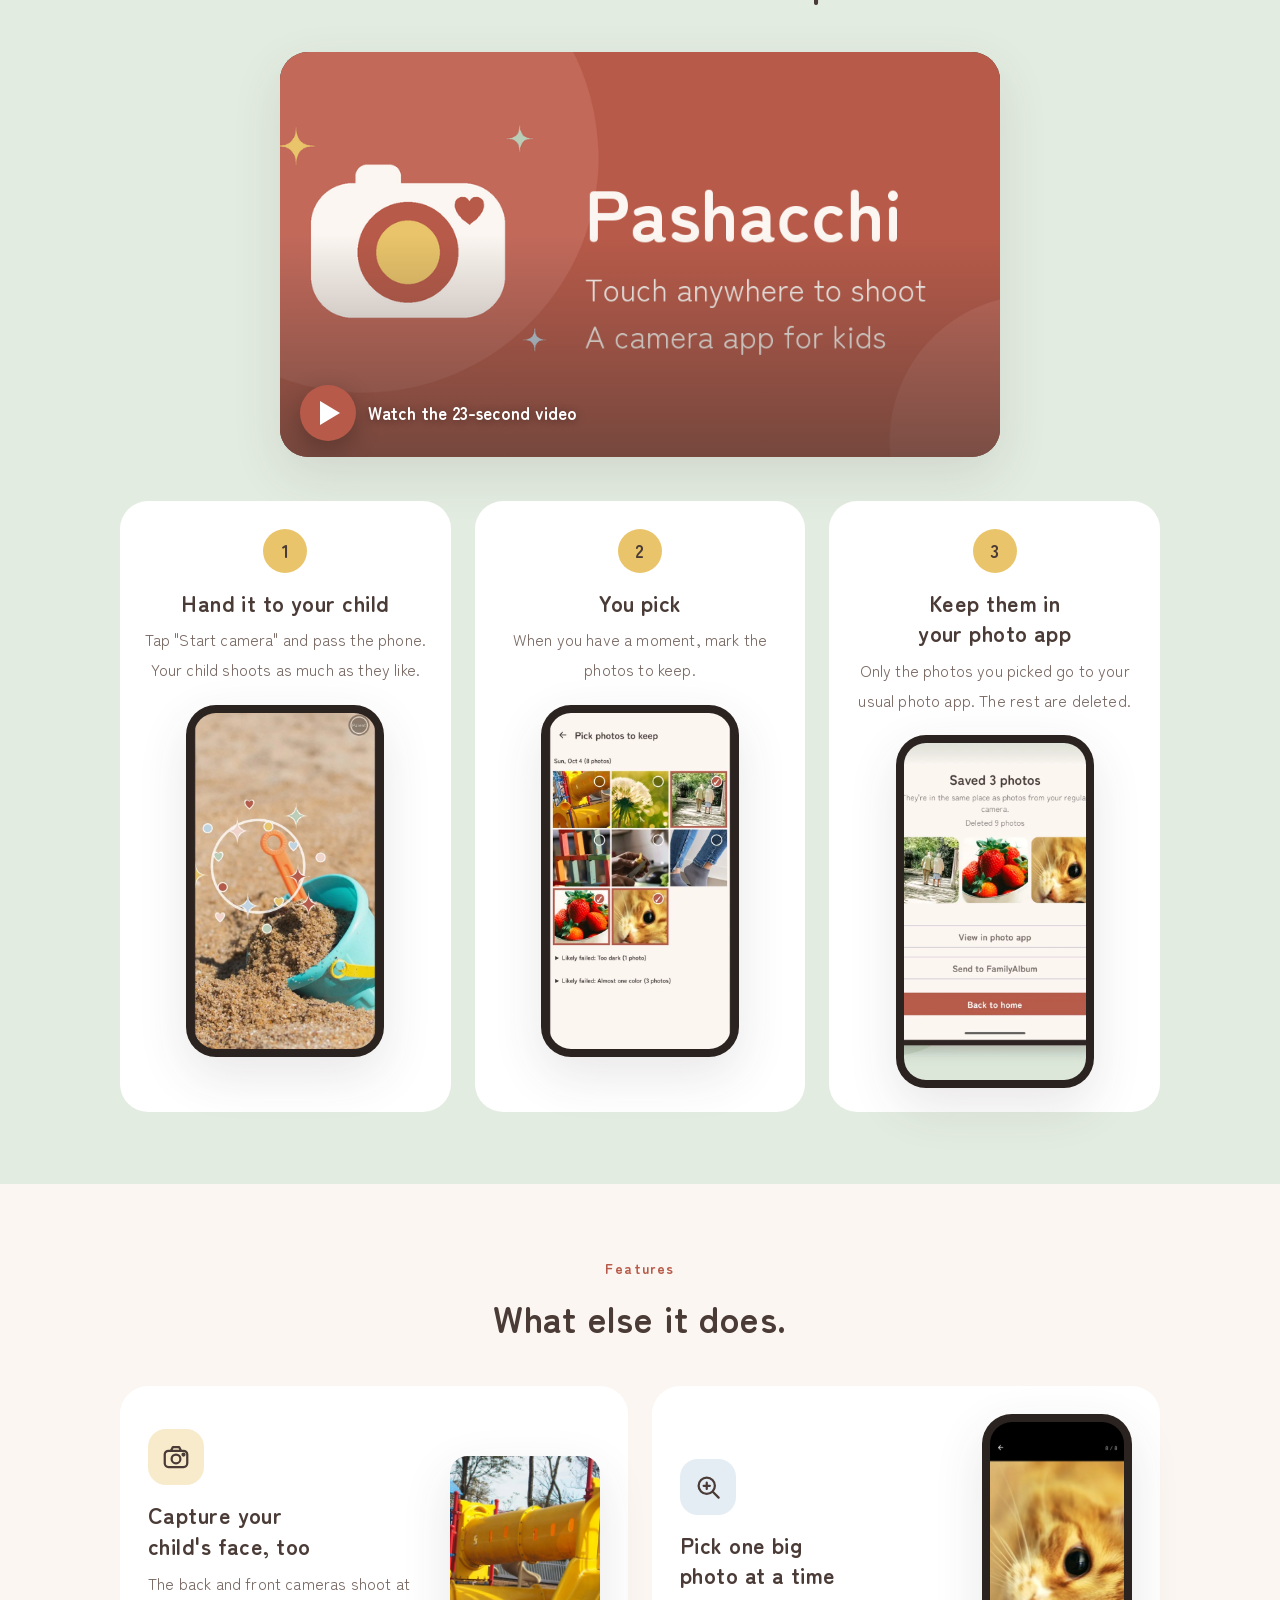
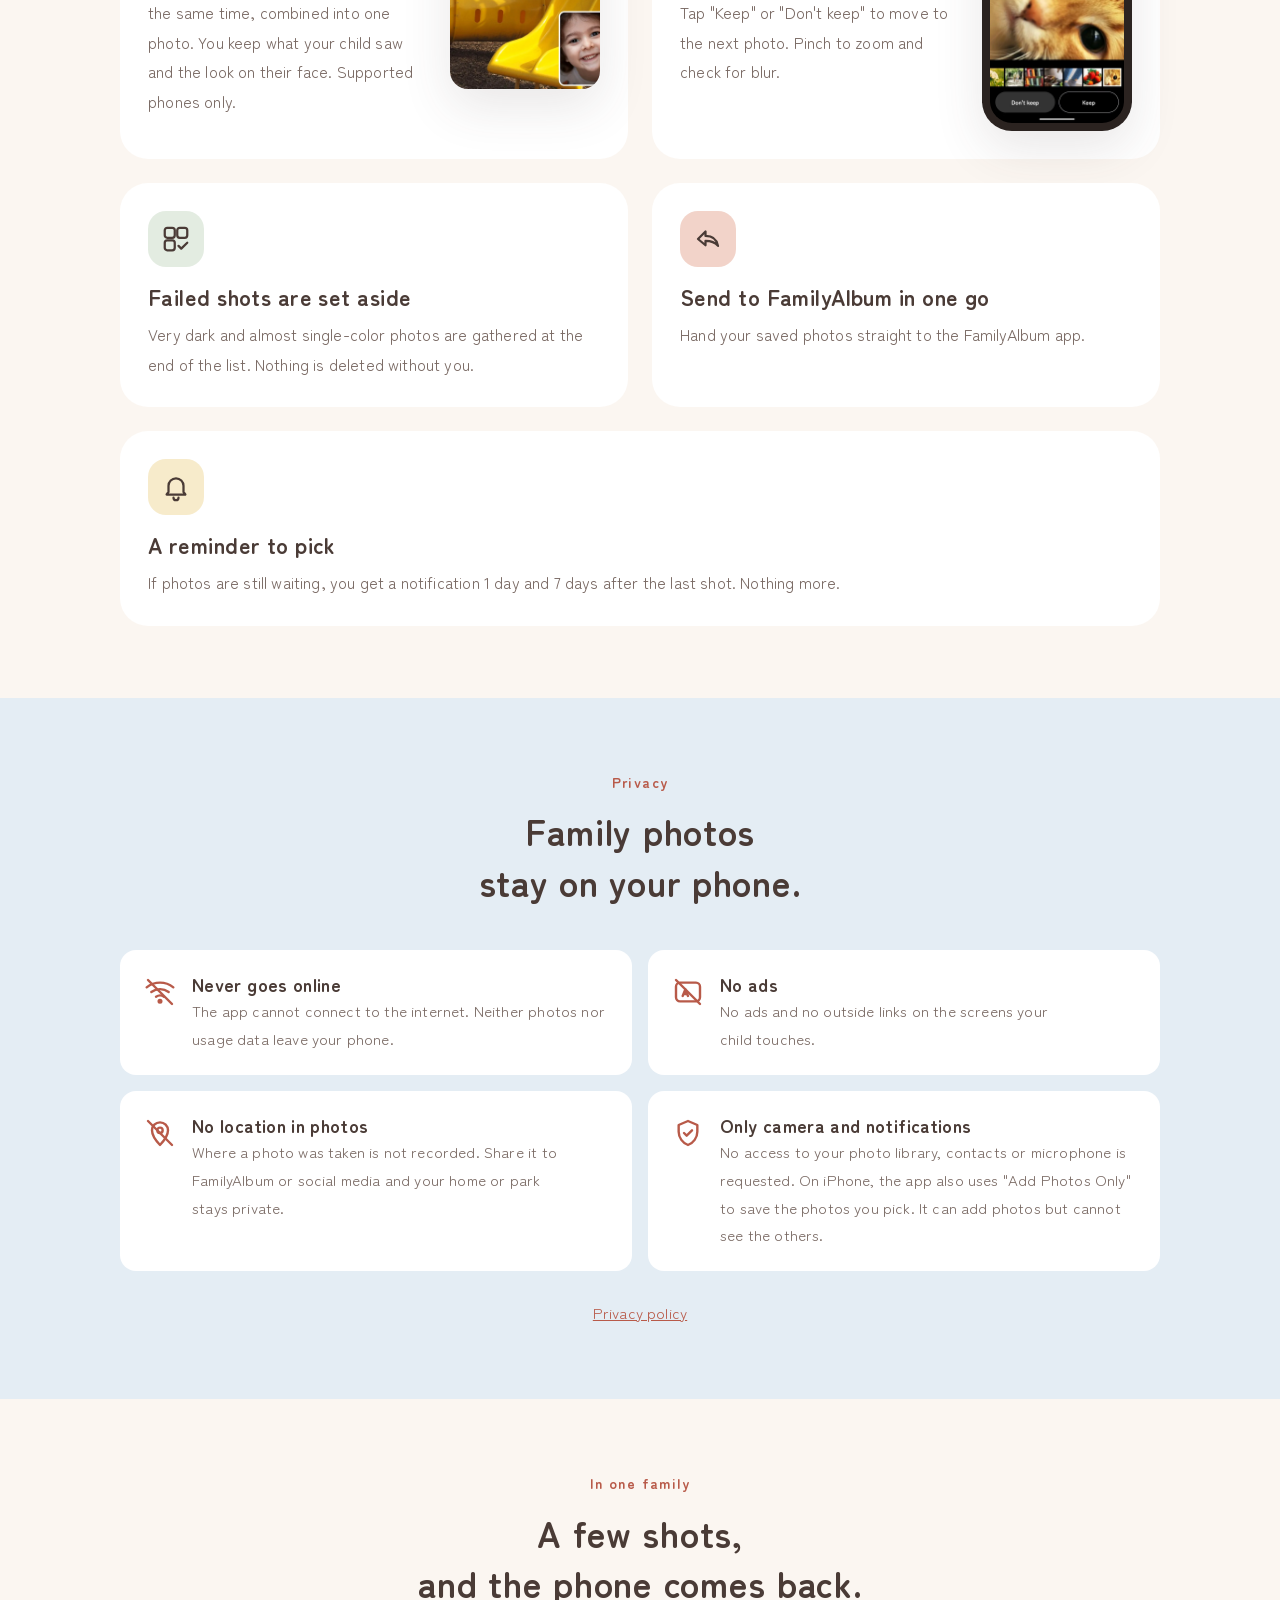
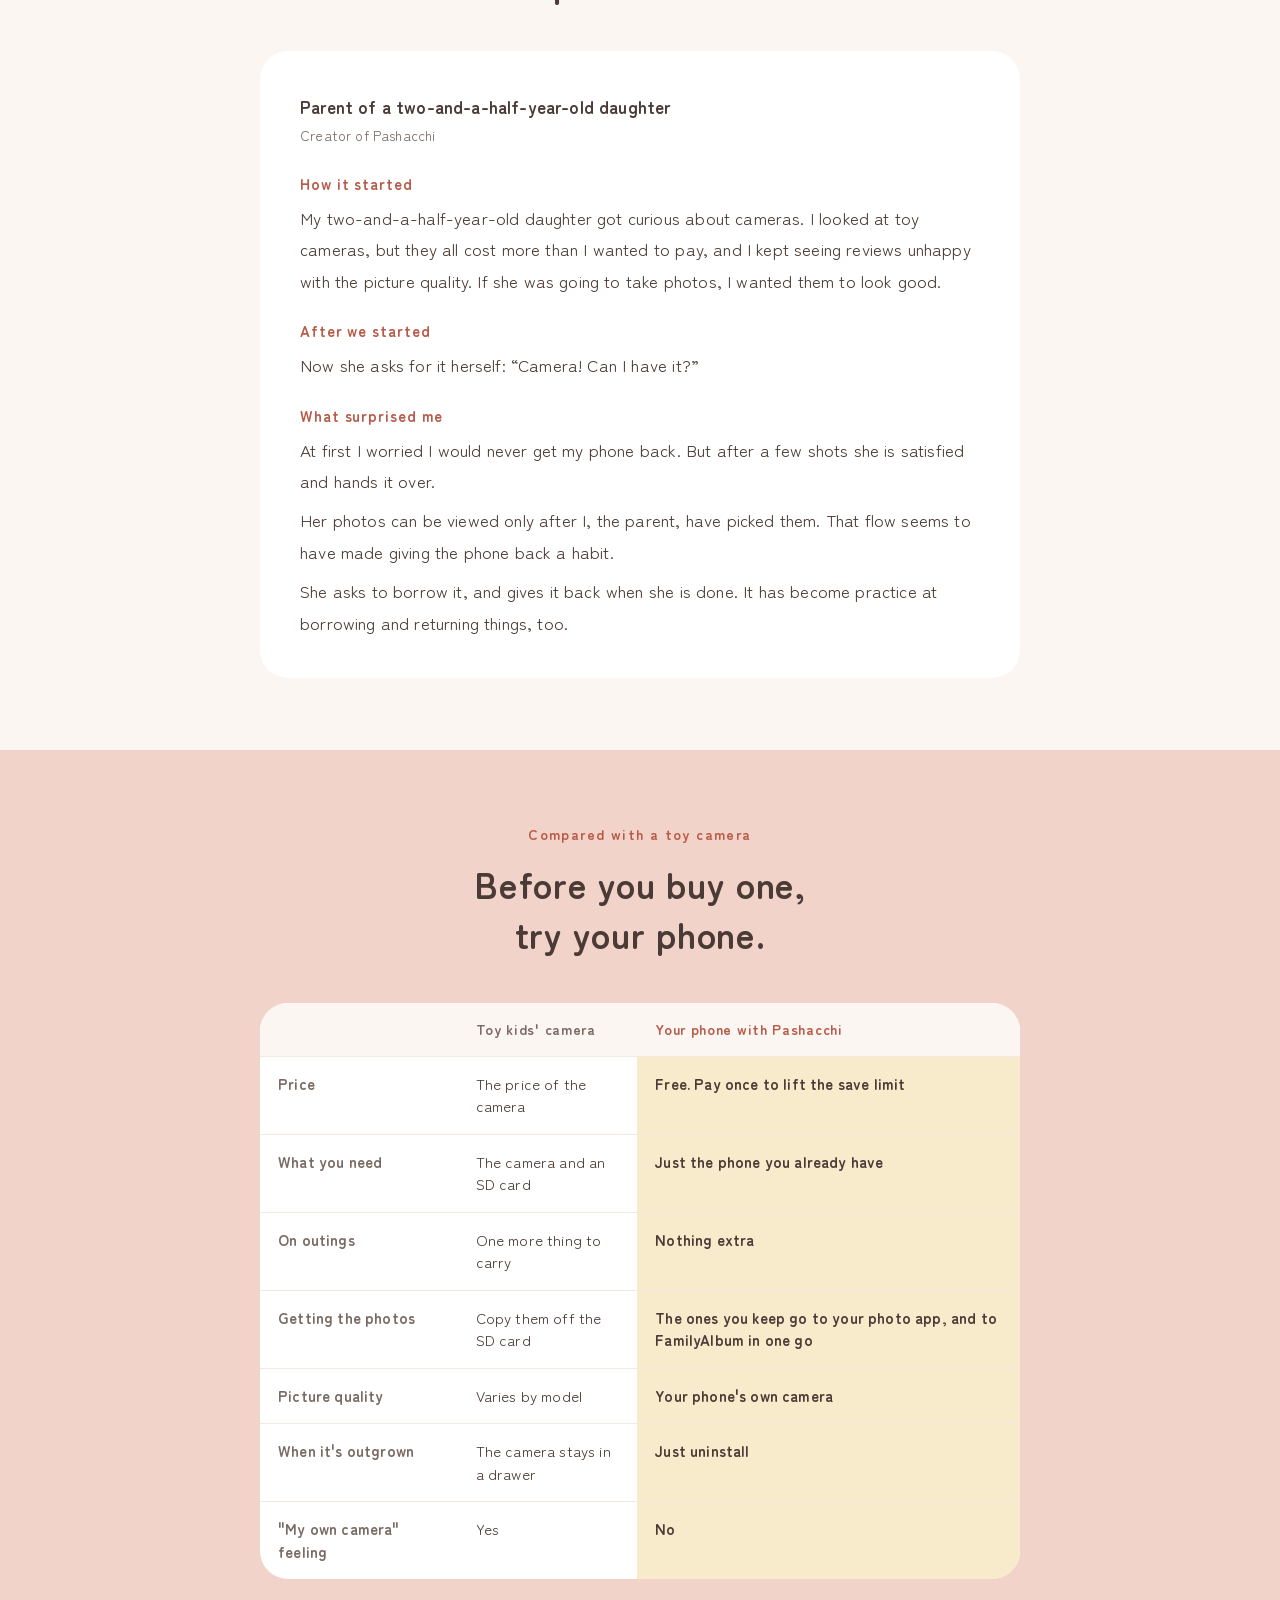
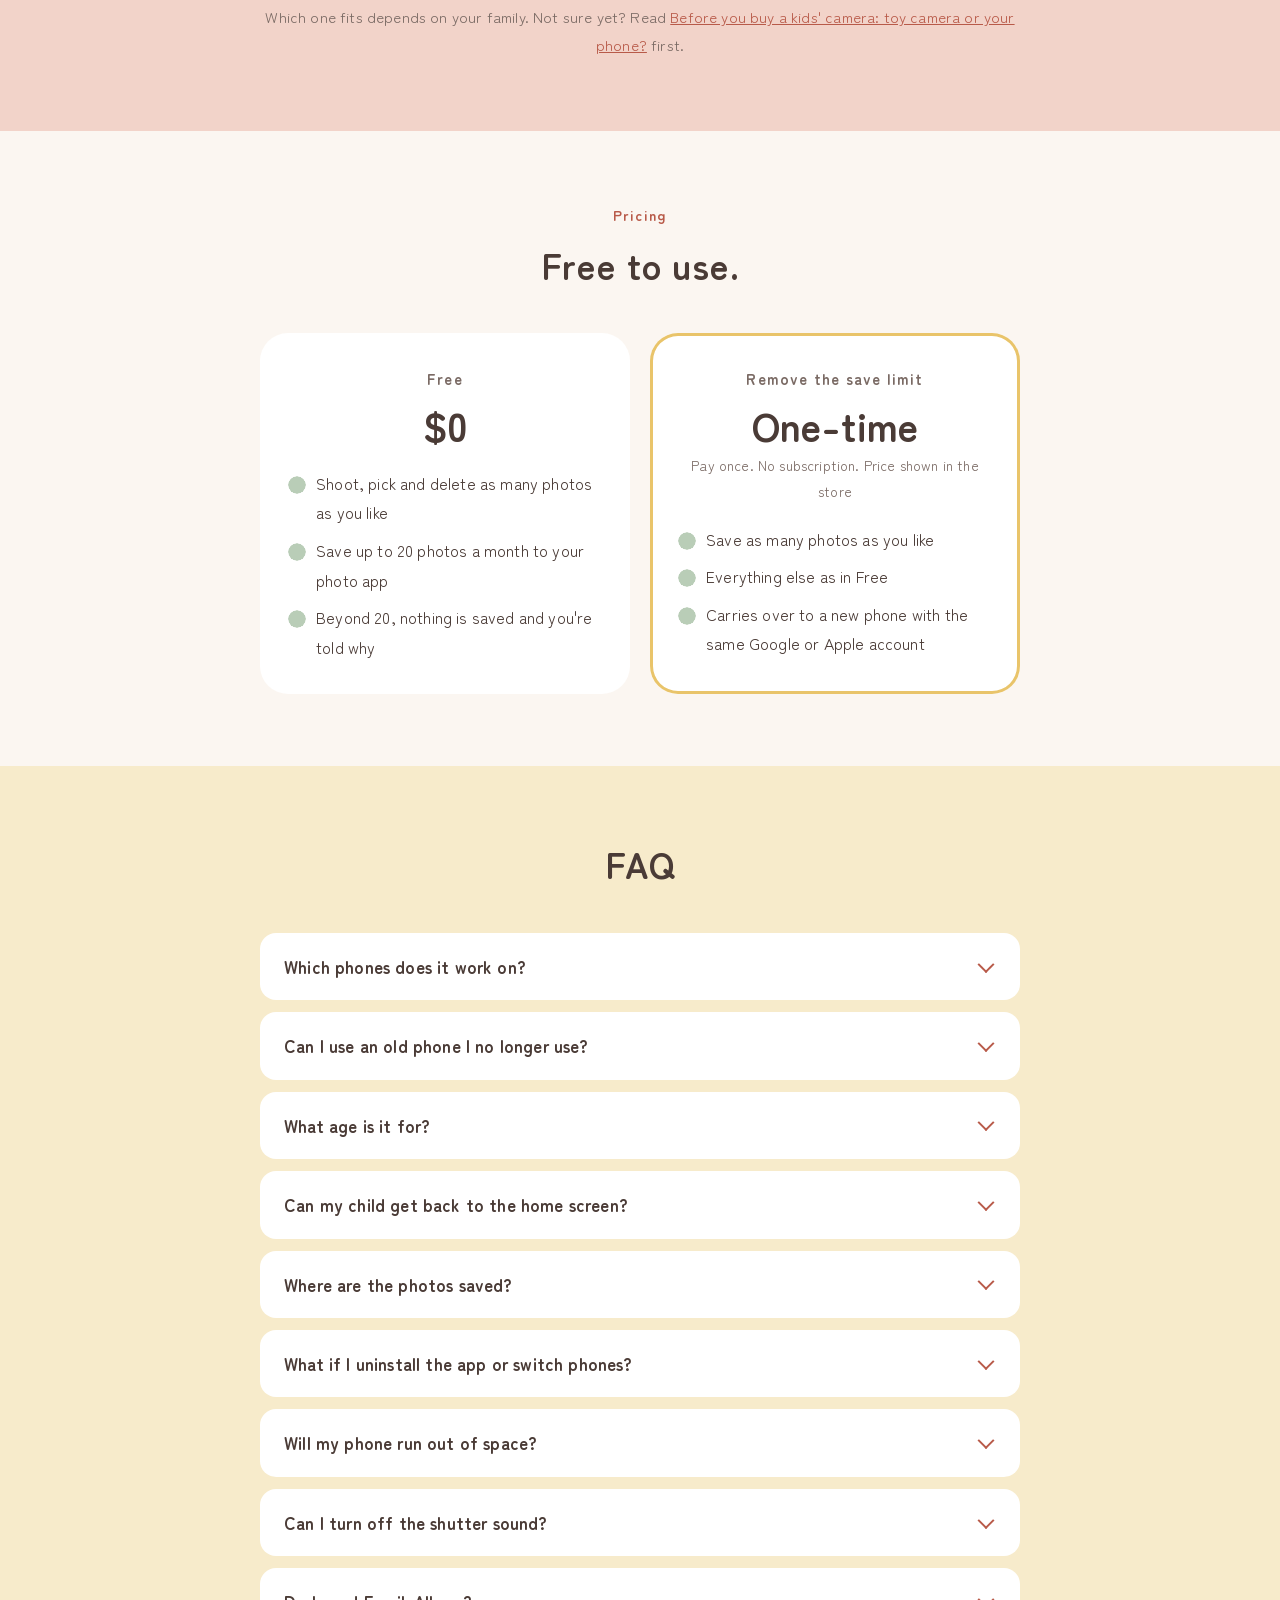
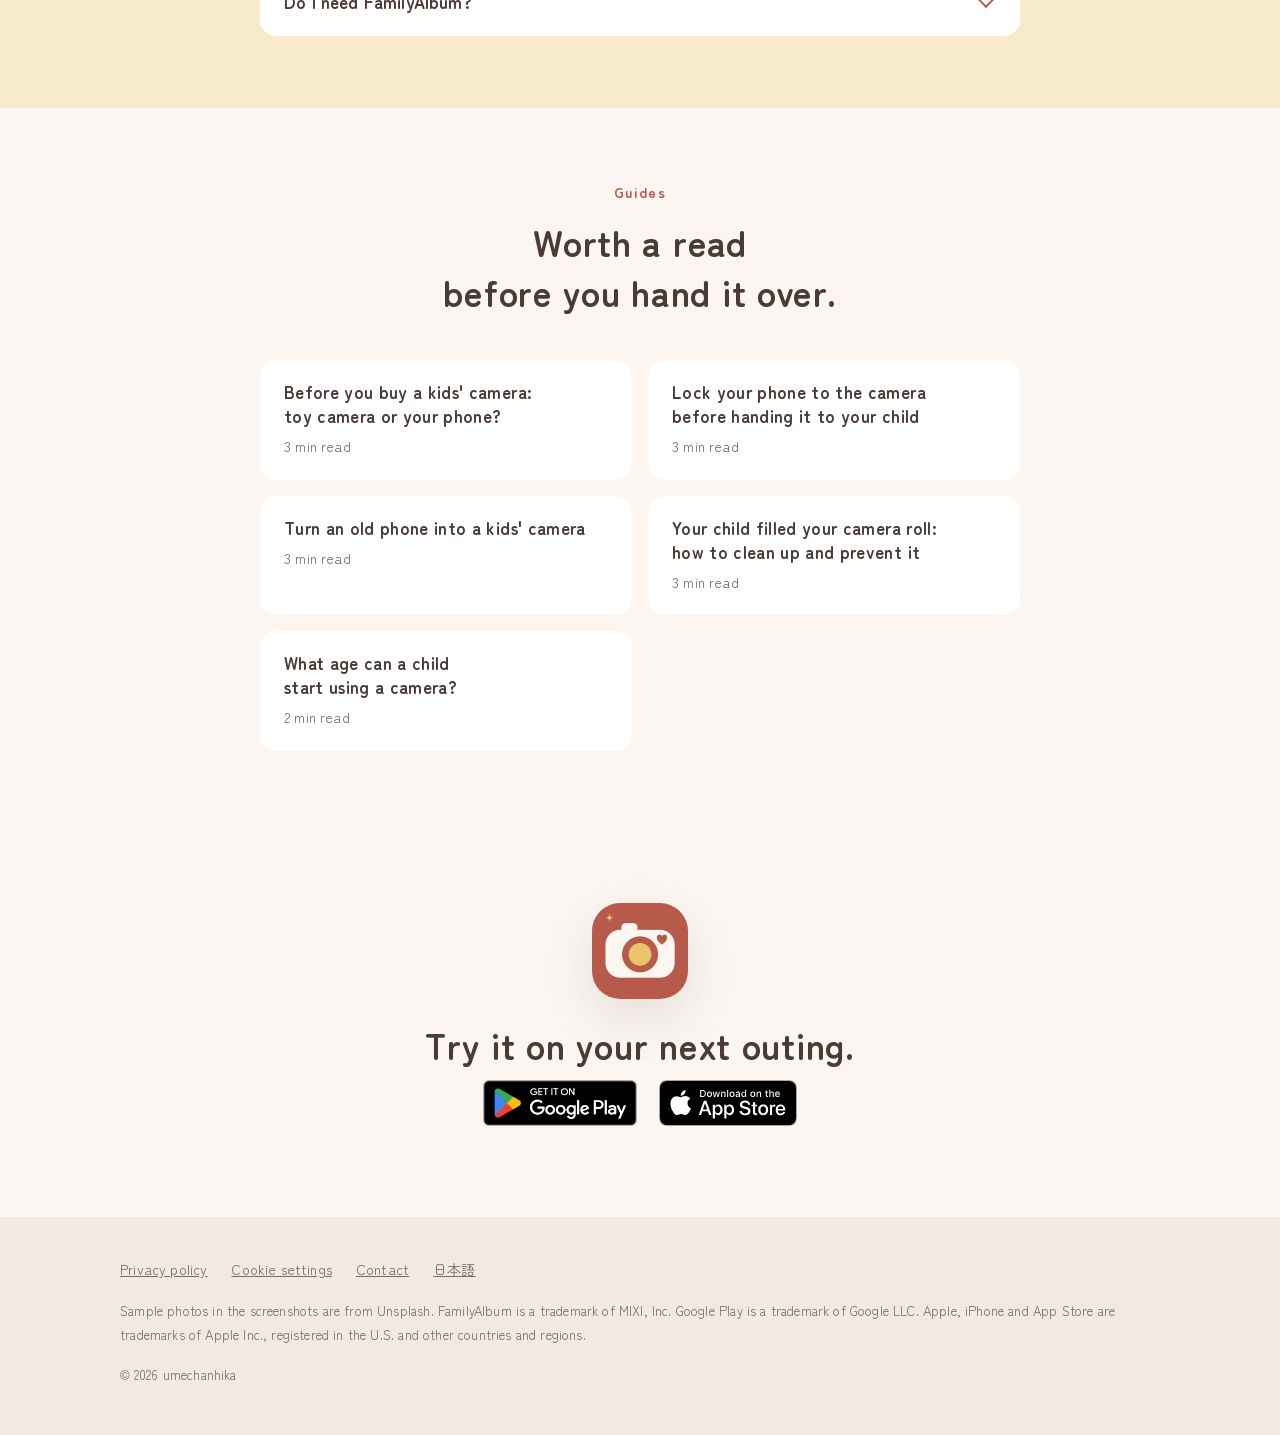
==== commit fecbc925: "site: pashacchi 05094dacc81d の site/ を写す" ====
--- a/index.html
+++ b/index.html
@@ -181,11 +181,11 @@
     </defs>
   </svg>
 
-  <header class="header">
+  <header class="header header--landing">
     <div class="wrap">
       <a class="brand" href="#top">
         <img src="assets/icon-192.png" alt="" width="36" height="36">
-        <span class="brand__name">Pashacchi</span>
+        Pashacchi
       </a>
       <nav class="nav" aria-label="On this page">
         <a href="#why">The problem</a>
@@ -196,17 +196,17 @@
         <a href="#faq">FAQ</a>
         <a href="#guides">Guides</a>
       </nav>
+      <button class="menu-btn" type="button" data-menu-open aria-haspopup="dialog" aria-controls="menu" aria-label="Menu"><svg viewBox="0 0 24 24" fill="none" stroke="currentColor" stroke-width="2.4" stroke-linecap="round" aria-hidden="true"><path d="M4 7h16M4 12h16M4 17h16"/></svg></button>
       <a class="btn btn--small" data-os="android" hidden data-store="google_play" data-position="header" href="https://play.google.com/store/apps/details?id=com.umechanhika.kidscamera&amp;referrer=utm_source%3Dpashacchi-site%26utm_medium%3Dwebsite%26utm_campaign%3Dlanding%26utm_content%3Den-header">
         <svg aria-hidden="true"><use href="#ic-play"/></svg>
-        <span class="btn__long">Get it on </span>Google&nbsp;Play
+        Get it on Google&nbsp;Play
       </a>
       <a class="btn btn--small" data-os="ios" hidden data-store="app_store" data-position="header" href="https://apps.apple.com/app/id6825766253?pt=120353633&amp;ct=en-header&amp;mt=8">
-        <span class="btn__long">Download on the </span>App&nbsp;Store
+        Download on the App&nbsp;Store
       </a>
       <a class="btn btn--small" data-os="other" href="#download">
         Download
       </a>
-      <script src="store-switch.js"></script>
     </div>
   </header>
 
@@ -231,7 +231,7 @@
                 <img src="assets/app-store-badge-en.svg" alt="Download on the App Store" width="120" height="40">
               </a>
             </div>
-            <p class="hero__note">Free. Android&nbsp;10 or later, iPhone with iOS&nbsp;17 or later.</p>
+            <p class="hero__note">Free to use · <wbr>No ads · <wbr>Photos stay on your phone</p>
           </div>
         </div>
         <div class="hero__shot">
@@ -644,5 +644,43 @@
     </div>
   </footer>
 
+  <div class="float-cta">
+    <div class="float-cta__inner">
+      <div class="float-cta__row">
+        <a class="btn" data-os="android" hidden data-store="google_play" data-position="floating" href="https://play.google.com/store/apps/details?id=com.umechanhika.kidscamera&amp;referrer=utm_source%3Dpashacchi-site%26utm_medium%3Dwebsite%26utm_campaign%3Dlanding%26utm_content%3Den-floating">
+          <svg aria-hidden="true"><use href="#ic-play"/></svg>
+          <span><span class="btn__long">Get it on </span>Google&nbsp;Play</span>
+        </a>
+        <a class="btn" data-os="ios" hidden data-store="app_store" data-position="floating" href="https://apps.apple.com/app/id6825766253?pt=120353633&amp;ct=en-floating&amp;mt=8">
+          <span><span class="btn__long">Download on the </span>App&nbsp;Store</span>
+        </a>
+        <a class="btn" data-os="other" href="#download">
+          Download
+        </a>
+        <button class="menu-btn" type="button" data-menu-open aria-haspopup="dialog" aria-controls="menu" aria-label="Menu"><svg viewBox="0 0 24 24" fill="none" stroke="currentColor" stroke-width="2.4" stroke-linecap="round" aria-hidden="true"><path d="M4 7h16M4 12h16M4 17h16"/></svg></button>
+      </div>
+      <p class="float-cta__note">Free to use · <wbr>No ads · <wbr>Photos stay on your phone</p>
+    </div>
+  </div>
+  <dialog class="menu" id="menu" aria-label="Menu">
+    <div class="menu__inner">
+      <div class="menu__head">
+        <p class="menu__title">Menu</p>
+        <button class="menu-btn" type="button" data-menu-close aria-label="Close"><svg viewBox="0 0 24 24" fill="none" stroke="currentColor" stroke-width="2.4" stroke-linecap="round" aria-hidden="true"><path d="M6 6l12 12M18 6L6 18"/></svg></button>
+      </div>
+      <ul>
+        <li><a href="#why">The problem</a></li>
+        <li><a href="#how">How it works</a></li>
+        <li><a href="#features">Features</a></li>
+        <li><a href="#trust">Privacy</a></li>
+        <li><a href="#price">Pricing</a></li>
+        <li><a href="#faq">FAQ</a></li>
+        <li><a href="#guides">Guides</a></li>
+      </ul>
+    </div>
+  </dialog>
+  <script src="store-switch.js"></script>
+  <script src="menu.js"></script>
+
 </body>
 </html>
--- a/fonts.css
+++ b/fonts.css
@@ -14,7 +14,7 @@
   font-weight: 400;
   font-display: swap;
   src: url("assets/fonts/zen-maru-gothic-400-ja.woff2") format("woff2");
-  unicode-range: U+2192, U+3000, U+300C-300D, U+301C, U+3042, U+3044, U+3046, U+3048, U+304A-304B, U+304D-3055, U+3058, U+305A-305B, U+305D-305F, U+3061, U+3063-3065, U+3068-3069, U+306B, U+306D, U+3070-3073, U+3076, U+3079, U+307B-307C, U+307E-3080, U+3082-3084, U+3087-3088, U+308A, U+308C-308D, U+308F, U+3092, U+30A1-30A4, U+30A7, U+30A9-30AE, U+30B0-30B1, U+30B3-30B5, U+30B7, U+30B9-30BB, U+30BD, U+30BF-30C1, U+30C3, U+30C6-30CA, U+30CD, U+30CF-30D5, U+30D7-30D9, U+30DB-30E3, U+30E6-30E7, U+30EB-30ED, U+30FB, U+4E08, U+4E0A-4E0B, U+4E0D, U+4E21, U+4E26, U+4E2D, U+4E38, U+4E86, U+4E88, U+4E8B, U+4EBA, U+4ECB, U+4ED5-4ED6, U+4ED8, U+4EE3, U+4F1A, U+4F1D, U+4F3C, U+4F4D-4F4E, U+4F53, U+4F55, U+4F59, U+4F5C, U+4F7F, U+4F8B, U+4FDD, U+4FE1, U+500B, U+501F, U+5024, U+5074, U+50CD, U+50CF, U+512A, U+5143, U+5145, U+5148, U+5165, U+5168, U+516C, U+5171, U+5177, U+5185-5186, U+518D, U+5199, U+51E6, U+51FA, U+5206, U+5217, U+5224-5225, U+5229, U+5236, U+524A, U+524D, U+529B, U+52A0, U+52B9, U+52D5, U+52DD, U+5316, U+534A, U+5370, U+53CE, U+53D6-53D7, U+53E3-53E4, U+53EF-53F0, U+53F3, U+5404, U+5408, U+540C-540D, U+5411, U+542B, U+544A, U+5473, U+547C, U+5546, U+5584, U+559C, U+56DE, U+56F0, U+56FA, U+56FD, U+570F, U+5712, U+5730, U+57CB, U+57DF, U+57FA, U+5831, U+5834, U+5897, U+58CA, U+58F0, U+58F2, U+5909, U+5916, U+5927, U+592B, U+5931, U+5947, U+596A, U+597D, U+59CB, U+5A18, U+5B50, U+5B57-5B58, U+5B64, U+5B85, U+5B88-5B89, U+5B9A, U+5B9F, U+5BB6, U+5BB9, U+5BC4, U+5BFE, U+5C02, U+5C0F, U+5C11, U+5C3E, U+5C40, U+5C4A, U+5C64, U+5DE5-5DE6, U+5DEE, U+5E2F, U+5E45, U+5E74, U+5E83, U+5E8A, U+5EA7, U+5EAD, U+5F0F, U+5F15, U+5F31, U+5F37, U+5F3E, U+5F53, U+5F62, U+5F71, U+5F93, U+5F97, U+5FC3, U+5FC5, U+5FD8, U+5FDC, U+6027, U+60A9, U+60C5, U+610F, U+611F, U+6163, U+623B, U+6240, U+624B, U+6253, U+6255, U+6271, U+6298, U+629C, U+629E, U+62BC, U+62E1, U+6301, U+6307, U+632F, U+63A2, U+63A5, U+63C3, U+63CF-63D0, U+63DB, U+64AE, U+64CD, U+652F, U+6539, U+6557, U+6563, U+6570, U+6574, U+6587, U+6599, U+65B0, U+65B9, U+65CF, U+65E2, U+65E9, U+660E, U+661F, U+6642, U+666E-666F, U+6697, U+66F4, U+66F8, U+6700, U+6708-6709, U+671F, U+672B, U+675F, U+6765, U+6790, U+679A, U+67A0, U+67D4, U+682A, U+6848, U+68DA, U+691C, U+69CB, U+6A19, U+6A29-6A2A, U+6A5F, U+6B21, U+6B32, U+6B62-6B63, U+6B73, U+6B8B, U+6BB5, U+6BCE, U+6BD4, U+6C0F, U+6C17, U+6C34, U+6C42, U+6C60, U+6C7A, U+6CC1, U+6CD5, U+6D41, U+6D88, U+6DF1, U+6DFB, U+6E08, U+6E1B, U+6E21, U+6E2C, U+6E80, U+6E9C, U+6ED1, U+6F14, U+6FE1, U+70B9, U+7121, U+7136, U+7247-7248, U+7269, U+7279, U+72B6, U+72ED, U+732B, U+7372, U+73FE, U+7406, U+751F, U+7528, U+7531, U+753B, U+7559, U+7573, U+767A-767B, U+767D, U+7684, U+76EE, U+76F4, U+7701, U+771F, U+7740, U+77E5, U+77ED, U+7802, U+78BA, U+793A, U+793E, U+79C1, U+79D2, U+79FB, U+7A0E, U+7A2E, U+7A7A, U+7ACB, U+7AEF, U+7B49, U+7B54, U+7B56, U+7B97, U+7BA1, U+7BB1, U+7BC0, U+7C73, U+7D04, U+7D0B, U+7D1A, U+7D20, U+7D22, U+7D39, U+7D42, U+7D44, U+7D50, U+7D61, U+7D99-7D9A, U+7DD2, U+7DE0, U+7DF4, U+7E01, U+7E70, U+7F6E, U+7FA9, U+7FD2, U+8003, U+8005, U+80FD, U+81EA, U+8208, U+822C, U+8272, U+829D, U+82F1, U+8377, U+843D, U+884C, U+8868, U+88C5, U+8981, U+898B, U+898F, U+89A7, U+89AA, U+89E3, U+89E6, U+8A08, U+8A2D, U+8A31, U+8A66, U+8A70-8A71, U+8A8D, U+8AAD, U+8AB0, U+8AB2, U+8ABF, U+8AC7, U+8B58, U+8B77, U+8C61, U+8CB7-8CB8, U+8CEA, U+8CFC, U+8D77, U+8D85, U+8DB3, U+8EAB, U+8F03, U+8F09, U+8F2A, U+8FBA, U+8FBC, U+8FD1, U+8FD4, U+8FF7, U+8FFD, U+9001, U+9006, U+9014, U+901A, U+9023, U+9032, U+9045, U+9053, U+9055, U+9077, U+907F, U+90E8, U+914D, U+91CF, U+91D1, U+9332, U+9577, U+9589, U+958B, U+9593, U+95A2, U+95B2, U+9632, U+9650, U+9664, U+968E, U+9694, U+969B, U+96A0, U+96A3, U+96C6, U+96E2, U+96FB, U+9762, U+97F3, U+9805-9806, U+9810, U+984D, U+9854, U+985E, U+98FD, U+9996, U+9A13, U+9AD8, U+9CF4, U+9EC4, U+9F62, U+FF01, U+FF08-FF09, U+FF1A, U+FF1F, U+FF5C;
+  unicode-range: U+2192, U+3000, U+300C-300D, U+301C, U+3042, U+3044, U+3046, U+3048, U+304A-304B, U+304D-3055, U+3058, U+305A-305B, U+305D-305F, U+3061, U+3063-3065, U+3068-3069, U+306B, U+306D, U+3070-3073, U+3076, U+3079, U+307B-307C, U+307E-3080, U+3082-3084, U+3087-3088, U+308A, U+308C-308D, U+308F, U+3092, U+30A1-30A4, U+30A7, U+30A9-30AE, U+30B0-30B1, U+30B3-30B5, U+30B7, U+30B9-30BB, U+30BD, U+30BF-30C1, U+30C3, U+30C6-30CB, U+30CD, U+30CF-30D5, U+30D7-30D9, U+30DB-30E3, U+30E5-30E7, U+30EB-30ED, U+30FB, U+4E08, U+4E0A-4E0B, U+4E0D, U+4E21, U+4E26, U+4E2D, U+4E38, U+4E86, U+4E88, U+4E8B, U+4EBA, U+4ECB, U+4ED5-4ED6, U+4ED8, U+4EE3, U+4F1A, U+4F1D, U+4F3C, U+4F4D-4F4E, U+4F53, U+4F55, U+4F59, U+4F5C, U+4F7F, U+4F8B, U+4FDD, U+4FE1, U+500B, U+501F, U+5024, U+5074, U+50CD, U+50CF, U+512A, U+5143, U+5145, U+5148, U+5165, U+5168, U+516C, U+5171, U+5177, U+5185-5186, U+518D, U+5192, U+5199, U+51E6, U+51FA, U+5206, U+5217, U+5224-5225, U+5229, U+5236, U+524A, U+524D, U+529B, U+52A0, U+52B9, U+52D5, U+52DD, U+5316, U+534A, U+5370, U+53CE, U+53D6-53D7, U+53E3-53E4, U+53EF-53F0, U+53F3, U+5404, U+5408, U+540C-540D, U+5411, U+542B, U+544A, U+5473, U+547C, U+5546, U+5584, U+559C, U+56DE, U+56F0, U+56FA, U+56FD, U+570F, U+5712, U+5730, U+57CB, U+57DF, U+57FA, U+5831, U+5834, U+5897, U+58CA, U+58F0, U+58F2, U+5909, U+5916, U+5927, U+592B, U+592E, U+5931, U+5947, U+596A, U+597D, U+59CB, U+5A18, U+5B50, U+5B57-5B58, U+5B64, U+5B85, U+5B88-5B89, U+5B9A, U+5B9F, U+5BB6, U+5BB9, U+5BC4, U+5BFE, U+5C02, U+5C0F, U+5C11, U+5C3E, U+5C40, U+5C4A, U+5C64, U+5DE5-5DE6, U+5DEE, U+5E2F, U+5E45, U+5E74, U+5E83, U+5E8A, U+5EA7, U+5EAD, U+5F0F, U+5F15, U+5F31, U+5F37, U+5F3E, U+5F53, U+5F62, U+5F71, U+5F93, U+5F97, U+5FC3, U+5FC5, U+5FD8, U+5FDC, U+6027, U+60A9, U+60C5, U+610F, U+611F, U+6163, U+623B, U+6240, U+624B, U+6253, U+6255, U+6271, U+6298, U+629C, U+629E, U+62BC, U+62E1, U+6301, U+6307, U+632F, U+63A2, U+63A5, U+63C3, U+63CF-63D0, U+63DB, U+64AE, U+64CD, U+652F, U+6539, U+6557, U+6563, U+6570, U+6574, U+6587, U+6599, U+65B0, U+65B9, U+65CF, U+65E2, U+65E9, U+660E, U+661F, U+6642, U+666E-666F, U+6697, U+66F4, U+66F8, U+6700, U+6708-6709, U+671F, U+672B, U+675F, U+6765, U+6790, U+679A, U+67A0, U+67D4, U+682A, U+6848, U+68DA, U+691C, U+69CB, U+6A19, U+6A29-6A2A, U+6A5F, U+6B21, U+6B32, U+6B62-6B63, U+6B73, U+6B8B, U+6BB5, U+6BCE, U+6BD4, U+6C0F, U+6C17, U+6C34, U+6C42, U+6C60, U+6C7A, U+6CC1, U+6CD5, U+6D41, U+6D6E, U+6D88, U+6DF1, U+6DFB, U+6E08, U+6E1B, U+6E21, U+6E2C, U+6E80, U+6E9C, U+6ED1, U+6F14, U+6FE1, U+70B9, U+7121, U+7136, U+7247-7248, U+7269, U+7279, U+72B6, U+72ED, U+732B, U+7372, U+73FE, U+7406, U+751F, U+7528, U+7531, U+753B, U+7559, U+7573, U+767A-767B, U+767D, U+7684, U+76EE, U+76F4, U+7701, U+771F, U+7740, U+77E5, U+77ED, U+7802, U+78BA, U+793A, U+793E, U+79C1, U+79D2, U+79FB, U+7A0E, U+7A2E, U+7A7A, U+7ACB, U+7AEF, U+7B49, U+7B54, U+7B56, U+7B97, U+7BA1, U+7BB1, U+7BC0, U+7C73, U+7D04, U+7D0B, U+7D1A, U+7D20, U+7D22, U+7D39, U+7D42, U+7D44, U+7D50, U+7D61, U+7D99-7D9A, U+7DD2, U+7DE0, U+7DF4, U+7E01, U+7E70, U+7F6E, U+7FA9, U+7FD2, U+8003, U+8005, U+80CC, U+80FD, U+81EA, U+8208, U+822C, U+8272, U+829D, U+82F1, U+8377, U+843D, U+884C, U+8868, U+88C5, U+8981, U+8986, U+898B, U+898F, U+89A7, U+89AA, U+89E3, U+89E6, U+8A08, U+8A2D, U+8A31, U+8A66, U+8A70-8A71, U+8A8D, U+8AAD, U+8AB0, U+8AB2, U+8ABF, U+8AC7, U+8B58, U+8B77, U+8C61, U+8CB7-8CB8, U+8CEA, U+8CFC, U+8D77, U+8D85, U+8DB3, U+8EAB, U+8F03, U+8F09, U+8F2A, U+8FBA, U+8FBC, U+8FD1, U+8FD4, U+8FF7, U+8FFD, U+9001, U+9006, U+9014, U+901A, U+9023, U+9032, U+9045, U+9053, U+9055, U+9077, U+907F, U+90E8, U+914D, U+91CF, U+91D1, U+9332, U+9577, U+9589, U+958B, U+9593, U+95A2, U+95B2, U+9632, U+9650, U+9664, U+968E, U+9694, U+969B, U+96A0, U+96A3, U+96C6, U+96E2, U+96FB, U+9762, U+97F3, U+9805-9806, U+9810, U+982D, U+984D, U+9854, U+985E, U+98FD, U+9996, U+9A13, U+9AD8, U+9CF4, U+9EC4, U+9F62, U+FF01, U+FF08-FF09, U+FF1A, U+FF1F, U+FF5C;
 }
 @font-face {
   font-family: "Zen Maru Gothic";
@@ -30,5 +30,5 @@
   font-weight: 700;
   font-display: swap;
   src: url("assets/fonts/zen-maru-gothic-700-ja.woff2") format("woff2");
-  unicode-range: U+2192, U+3000, U+300C-300D, U+301C, U+3042, U+3044, U+3046, U+3048, U+304A-304B, U+304D-3055, U+3058, U+305A-305B, U+305D-305F, U+3061, U+3063-3065, U+3068-3069, U+306B, U+306D, U+3070-3073, U+3076, U+3079, U+307B-307C, U+307E-3080, U+3082-3084, U+3087-3088, U+308A, U+308C-308D, U+308F, U+3092, U+30A1-30A4, U+30A7, U+30A9-30AE, U+30B0-30B1, U+30B3-30B5, U+30B7, U+30B9-30BB, U+30BD, U+30BF-30C1, U+30C3, U+30C6-30CA, U+30CD, U+30CF-30D5, U+30D7-30D9, U+30DB-30E3, U+30E6-30E7, U+30EB-30ED, U+30FB, U+4E08, U+4E0A-4E0B, U+4E0D, U+4E21, U+4E26, U+4E2D, U+4E38, U+4E86, U+4E88, U+4E8B, U+4EBA, U+4ECB, U+4ED5-4ED6, U+4ED8, U+4EE3, U+4F1A, U+4F1D, U+4F3C, U+4F4D-4F4E, U+4F53, U+4F55, U+4F59, U+4F5C, U+4F7F, U+4F8B, U+4FDD, U+4FE1, U+500B, U+501F, U+5024, U+5074, U+50CD, U+50CF, U+512A, U+5143, U+5145, U+5148, U+5165, U+5168, U+516C, U+5171, U+5177, U+5185-5186, U+518D, U+5199, U+51E6, U+51FA, U+5206, U+5217, U+5224-5225, U+5229, U+5236, U+524A, U+524D, U+529B, U+52A0, U+52B9, U+52D5, U+52DD, U+5316, U+534A, U+5370, U+53CE, U+53D6-53D7, U+53E3-53E4, U+53EF-53F0, U+53F3, U+5404, U+5408, U+540C-540D, U+5411, U+542B, U+544A, U+5473, U+547C, U+5546, U+5584, U+559C, U+56DE, U+56F0, U+56FA, U+56FD, U+570F, U+5712, U+5730, U+57CB, U+57DF, U+57FA, U+5831, U+5834, U+5897, U+58CA, U+58F0, U+58F2, U+5909, U+5916, U+5927, U+592B, U+5931, U+5947, U+596A, U+597D, U+59CB, U+5A18, U+5B50, U+5B57-5B58, U+5B64, U+5B85, U+5B88-5B89, U+5B9A, U+5B9F, U+5BB6, U+5BB9, U+5BC4, U+5BFE, U+5C02, U+5C0F, U+5C11, U+5C3E, U+5C40, U+5C4A, U+5C64, U+5DE5-5DE6, U+5DEE, U+5E2F, U+5E45, U+5E74, U+5E83, U+5E8A, U+5EA7, U+5EAD, U+5F0F, U+5F15, U+5F31, U+5F37, U+5F3E, U+5F53, U+5F62, U+5F71, U+5F93, U+5F97, U+5FC3, U+5FC5, U+5FD8, U+5FDC, U+6027, U+60A9, U+60C5, U+610F, U+611F, U+6163, U+623B, U+6240, U+624B, U+6253, U+6255, U+6271, U+6298, U+629C, U+629E, U+62BC, U+62E1, U+6301, U+6307, U+632F, U+63A2, U+63A5, U+63C3, U+63CF-63D0, U+63DB, U+64AE, U+64CD, U+652F, U+6539, U+6557, U+6563, U+6570, U+6574, U+6587, U+6599, U+65B0, U+65B9, U+65CF, U+65E2, U+65E9, U+660E, U+661F, U+6642, U+666E-666F, U+6697, U+66F4, U+66F8, U+6700, U+6708-6709, U+671F, U+672B, U+675F, U+6765, U+6790, U+679A, U+67A0, U+67D4, U+682A, U+6848, U+68DA, U+691C, U+69CB, U+6A19, U+6A29-6A2A, U+6A5F, U+6B21, U+6B32, U+6B62-6B63, U+6B73, U+6B8B, U+6BB5, U+6BCE, U+6BD4, U+6C0F, U+6C17, U+6C34, U+6C42, U+6C60, U+6C7A, U+6CC1, U+6CD5, U+6D41, U+6D88, U+6DF1, U+6DFB, U+6E08, U+6E1B, U+6E21, U+6E2C, U+6E80, U+6E9C, U+6ED1, U+6F14, U+6FE1, U+70B9, U+7121, U+7136, U+7247-7248, U+7269, U+7279, U+72B6, U+72ED, U+732B, U+7372, U+73FE, U+7406, U+751F, U+7528, U+7531, U+753B, U+7559, U+7573, U+767A-767B, U+767D, U+7684, U+76EE, U+76F4, U+7701, U+771F, U+7740, U+77E5, U+77ED, U+7802, U+78BA, U+793A, U+793E, U+79C1, U+79D2, U+79FB, U+7A0E, U+7A2E, U+7A7A, U+7ACB, U+7AEF, U+7B49, U+7B54, U+7B56, U+7B97, U+7BA1, U+7BB1, U+7BC0, U+7C73, U+7D04, U+7D0B, U+7D1A, U+7D20, U+7D22, U+7D39, U+7D42, U+7D44, U+7D50, U+7D61, U+7D99-7D9A, U+7DD2, U+7DE0, U+7DF4, U+7E01, U+7E70, U+7F6E, U+7FA9, U+7FD2, U+8003, U+8005, U+80FD, U+81EA, U+8208, U+822C, U+8272, U+829D, U+82F1, U+8377, U+843D, U+884C, U+8868, U+88C5, U+8981, U+898B, U+898F, U+89A7, U+89AA, U+89E3, U+89E6, U+8A08, U+8A2D, U+8A31, U+8A66, U+8A70-8A71, U+8A8D, U+8AAD, U+8AB0, U+8AB2, U+8ABF, U+8AC7, U+8B58, U+8B77, U+8C61, U+8CB7-8CB8, U+8CEA, U+8CFC, U+8D77, U+8D85, U+8DB3, U+8EAB, U+8F03, U+8F09, U+8F2A, U+8FBA, U+8FBC, U+8FD1, U+8FD4, U+8FF7, U+8FFD, U+9001, U+9006, U+9014, U+901A, U+9023, U+9032, U+9045, U+9053, U+9055, U+9077, U+907F, U+90E8, U+914D, U+91CF, U+91D1, U+9332, U+9577, U+9589, U+958B, U+9593, U+95A2, U+95B2, U+9632, U+9650, U+9664, U+968E, U+9694, U+969B, U+96A0, U+96A3, U+96C6, U+96E2, U+96FB, U+9762, U+97F3, U+9805-9806, U+9810, U+984D, U+9854, U+985E, U+98FD, U+9996, U+9A13, U+9AD8, U+9CF4, U+9EC4, U+9F62, U+FF01, U+FF08-FF09, U+FF1A, U+FF1F, U+FF5C;
+  unicode-range: U+2192, U+3000, U+300C-300D, U+301C, U+3042, U+3044, U+3046, U+3048, U+304A-304B, U+304D-3055, U+3058, U+305A-305B, U+305D-305F, U+3061, U+3063-3065, U+3068-3069, U+306B, U+306D, U+3070-3073, U+3076, U+3079, U+307B-307C, U+307E-3080, U+3082-3084, U+3087-3088, U+308A, U+308C-308D, U+308F, U+3092, U+30A1-30A4, U+30A7, U+30A9-30AE, U+30B0-30B1, U+30B3-30B5, U+30B7, U+30B9-30BB, U+30BD, U+30BF-30C1, U+30C3, U+30C6-30CB, U+30CD, U+30CF-30D5, U+30D7-30D9, U+30DB-30E3, U+30E5-30E7, U+30EB-30ED, U+30FB, U+4E08, U+4E0A-4E0B, U+4E0D, U+4E21, U+4E26, U+4E2D, U+4E38, U+4E86, U+4E88, U+4E8B, U+4EBA, U+4ECB, U+4ED5-4ED6, U+4ED8, U+4EE3, U+4F1A, U+4F1D, U+4F3C, U+4F4D-4F4E, U+4F53, U+4F55, U+4F59, U+4F5C, U+4F7F, U+4F8B, U+4FDD, U+4FE1, U+500B, U+501F, U+5024, U+5074, U+50CD, U+50CF, U+512A, U+5143, U+5145, U+5148, U+5165, U+5168, U+516C, U+5171, U+5177, U+5185-5186, U+518D, U+5192, U+5199, U+51E6, U+51FA, U+5206, U+5217, U+5224-5225, U+5229, U+5236, U+524A, U+524D, U+529B, U+52A0, U+52B9, U+52D5, U+52DD, U+5316, U+534A, U+5370, U+53CE, U+53D6-53D7, U+53E3-53E4, U+53EF-53F0, U+53F3, U+5404, U+5408, U+540C-540D, U+5411, U+542B, U+544A, U+5473, U+547C, U+5546, U+5584, U+559C, U+56DE, U+56F0, U+56FA, U+56FD, U+570F, U+5712, U+5730, U+57CB, U+57DF, U+57FA, U+5831, U+5834, U+5897, U+58CA, U+58F0, U+58F2, U+5909, U+5916, U+5927, U+592B, U+592E, U+5931, U+5947, U+596A, U+597D, U+59CB, U+5A18, U+5B50, U+5B57-5B58, U+5B64, U+5B85, U+5B88-5B89, U+5B9A, U+5B9F, U+5BB6, U+5BB9, U+5BC4, U+5BFE, U+5C02, U+5C0F, U+5C11, U+5C3E, U+5C40, U+5C4A, U+5C64, U+5DE5-5DE6, U+5DEE, U+5E2F, U+5E45, U+5E74, U+5E83, U+5E8A, U+5EA7, U+5EAD, U+5F0F, U+5F15, U+5F31, U+5F37, U+5F3E, U+5F53, U+5F62, U+5F71, U+5F93, U+5F97, U+5FC3, U+5FC5, U+5FD8, U+5FDC, U+6027, U+60A9, U+60C5, U+610F, U+611F, U+6163, U+623B, U+6240, U+624B, U+6253, U+6255, U+6271, U+6298, U+629C, U+629E, U+62BC, U+62E1, U+6301, U+6307, U+632F, U+63A2, U+63A5, U+63C3, U+63CF-63D0, U+63DB, U+64AE, U+64CD, U+652F, U+6539, U+6557, U+6563, U+6570, U+6574, U+6587, U+6599, U+65B0, U+65B9, U+65CF, U+65E2, U+65E9, U+660E, U+661F, U+6642, U+666E-666F, U+6697, U+66F4, U+66F8, U+6700, U+6708-6709, U+671F, U+672B, U+675F, U+6765, U+6790, U+679A, U+67A0, U+67D4, U+682A, U+6848, U+68DA, U+691C, U+69CB, U+6A19, U+6A29-6A2A, U+6A5F, U+6B21, U+6B32, U+6B62-6B63, U+6B73, U+6B8B, U+6BB5, U+6BCE, U+6BD4, U+6C0F, U+6C17, U+6C34, U+6C42, U+6C60, U+6C7A, U+6CC1, U+6CD5, U+6D41, U+6D6E, U+6D88, U+6DF1, U+6DFB, U+6E08, U+6E1B, U+6E21, U+6E2C, U+6E80, U+6E9C, U+6ED1, U+6F14, U+6FE1, U+70B9, U+7121, U+7136, U+7247-7248, U+7269, U+7279, U+72B6, U+72ED, U+732B, U+7372, U+73FE, U+7406, U+751F, U+7528, U+7531, U+753B, U+7559, U+7573, U+767A-767B, U+767D, U+7684, U+76EE, U+76F4, U+7701, U+771F, U+7740, U+77E5, U+77ED, U+7802, U+78BA, U+793A, U+793E, U+79C1, U+79D2, U+79FB, U+7A0E, U+7A2E, U+7A7A, U+7ACB, U+7AEF, U+7B49, U+7B54, U+7B56, U+7B97, U+7BA1, U+7BB1, U+7BC0, U+7C73, U+7D04, U+7D0B, U+7D1A, U+7D20, U+7D22, U+7D39, U+7D42, U+7D44, U+7D50, U+7D61, U+7D99-7D9A, U+7DD2, U+7DE0, U+7DF4, U+7E01, U+7E70, U+7F6E, U+7FA9, U+7FD2, U+8003, U+8005, U+80CC, U+80FD, U+81EA, U+8208, U+822C, U+8272, U+829D, U+82F1, U+8377, U+843D, U+884C, U+8868, U+88C5, U+8981, U+8986, U+898B, U+898F, U+89A7, U+89AA, U+89E3, U+89E6, U+8A08, U+8A2D, U+8A31, U+8A66, U+8A70-8A71, U+8A8D, U+8AAD, U+8AB0, U+8AB2, U+8ABF, U+8AC7, U+8B58, U+8B77, U+8C61, U+8CB7-8CB8, U+8CEA, U+8CFC, U+8D77, U+8D85, U+8DB3, U+8EAB, U+8F03, U+8F09, U+8F2A, U+8FBA, U+8FBC, U+8FD1, U+8FD4, U+8FF7, U+8FFD, U+9001, U+9006, U+9014, U+901A, U+9023, U+9032, U+9045, U+9053, U+9055, U+9077, U+907F, U+90E8, U+914D, U+91CF, U+91D1, U+9332, U+9577, U+9589, U+958B, U+9593, U+95A2, U+95B2, U+9632, U+9650, U+9664, U+968E, U+9694, U+969B, U+96A0, U+96A3, U+96C6, U+96E2, U+96FB, U+9762, U+97F3, U+9805-9806, U+9810, U+982D, U+984D, U+9854, U+985E, U+98FD, U+9996, U+9A13, U+9AD8, U+9CF4, U+9EC4, U+9F62, U+FF01, U+FF08-FF09, U+FF1A, U+FF1F, U+FF5C;
 }
--- a/style.css
+++ b/style.css
@@ -206,11 +206,28 @@
   }
 }
 
-/* 狭い画面のヘッダー。アプリ名とストアボタンを 1 行に収めるため、間隔とボタンを詰め、英語は「Get it on」「Download on the」を省く */
+/* 狭い画面のヘッダー。読み物ページはアプリ名と言語の切り替えを 1 行に収めるため、間隔とボタンを詰める */
 
 @media (max-width: 819px) {
   .header .wrap {
     gap: 12px;
+  }
+
+  /* LP は狭い画面ではヘッダーを追従させず、ストアボタンを下端に浮かせる（.float-cta）。
+     ヘッダーは親指が届かず、直下のバッジとも重なるため */
+  .header--landing {
+    position: static;
+  }
+
+  .header--landing .btn {
+    display: none;
+  }
+
+  .header--landing .menu-btn {
+    display: inline-flex;
+    width: 44px;
+    height: 44px;
+    margin-left: auto;
   }
 }
 
@@ -219,24 +236,172 @@
     padding: 0 16px;
     font-size: 14px;
   }
-
-  .header .btn svg,
-  .btn__long {
+}
+
+/* 下端に浮かせるストアボタン（LP の狭い画面だけ）。
+   store-switch.js が、ほかのストアのバッジもフッターも見えていない間だけ .is-shown を付ける。
+   Cookie の同意バナーが出ている間は出さない。バナーの下から帯の端だけがはみ出すため */
+
+.float-cta {
+  display: none;
+}
+
+@media (max-width: 819px) {
+  .float-cta {
+    display: block;
+    position: fixed;
+    left: 0;
+    right: 0;
+    bottom: 0;
+    z-index: 20;
+    padding: 10px 16px max(10px, env(safe-area-inset-bottom));
+    background: rgba(251, 246, 241, 0.92);
+    backdrop-filter: blur(12px);
+    -webkit-backdrop-filter: blur(12px);
+    box-shadow: 0 -6px 24px rgba(74, 59, 54, 0.1);
+    visibility: hidden;
+    transform: translateY(100%);
+    transition: transform 0.2s ease, visibility 0.2s;
+  }
+
+  body:not(:has(.cookie-banner)) .float-cta.is-shown {
+    visibility: visible;
+    transform: none;
+  }
+}
+
+.float-cta__inner {
+  display: grid;
+  gap: 6px;
+  max-width: 480px;
+  margin: 0 auto;
+}
+
+/* ストアボタンを帯の中央に、メニューを右端に置く。左端にはメニューと同じ幅の空きを取り、ストアボタンが中央からずれないようにする */
+.float-cta__row {
+  display: grid;
+  grid-template-columns: 44px minmax(0, 1fr) 44px;
+  align-items: center;
+  gap: 8px;
+}
+
+.float-cta .btn {
+  grid-area: 1 / 2;
+  min-height: 52px;
+  padding: 0 16px;
+  font-size: 16px;
+  white-space: nowrap;
+  box-shadow: none;
+}
+
+.float-cta .menu-btn {
+  grid-area: 1 / 3;
+  display: inline-flex;
+  width: 44px;
+  height: 44px;
+}
+
+/* 320px 級の狭い画面では、ストアボタンの文字が 1 行に収まるように、アイコンと英語の「Get it on」「Download on the」を省く */
+@media (max-width: 359px) {
+  .float-cta .btn svg,
+  .float-cta .btn__long {
     display: none;
   }
 }
 
-/* 320px 級の狭い画面では、ヘッダーのアプリ名を読み上げ専用にしてストアボタンと重ならないようにする */
-
-@media (max-width: 359px) {
-  .brand__name {
-    position: absolute;
-    width: 1px;
-    height: 1px;
-    overflow: hidden;
-    clip: rect(0 0 0 0);
-    white-space: nowrap;
-  }
+/* ストアボタンは 3 つあり、store-switch.js が端末に合うものだけを出す。.btn の display より優先させる */
+.float-cta .btn[hidden] {
+  display: none;
+}
+
+/* メニューを開くボタン・閉じるボタン。狭い画面の LP だけで使う（ヘッダーと下端の帯、メニューの中） */
+
+.menu-btn {
+  display: none;
+  flex: none;
+  align-items: center;
+  justify-content: center;
+  width: 52px;
+  height: 52px;
+  padding: 0;
+  border: 0;
+  border-radius: 50%;
+  background: var(--white);
+  color: var(--ink);
+  box-shadow: inset 0 0 0 2px var(--coral-soft);
+  cursor: pointer;
+}
+
+.menu-btn svg {
+  width: 24px;
+  height: 24px;
+}
+
+/* メニュー（見出しの一覧）。menu.js が <dialog> として開き、下からせり上がる形で出す */
+
+.menu {
+  width: 100%;
+  max-width: 100%;
+  max-height: 85vh;
+  margin: auto 0 0;
+  padding: 0;
+  border: 0;
+  border-radius: var(--radius) var(--radius) 0 0;
+  background: var(--cream);
+  color: var(--ink);
+}
+
+.menu::backdrop {
+  background: rgba(74, 59, 54, 0.45);
+}
+
+.menu__inner {
+  max-width: 480px;
+  margin: 0 auto;
+  padding: 16px 20px max(16px, env(safe-area-inset-bottom));
+}
+
+.menu__head {
+  display: flex;
+  align-items: center;
+  justify-content: space-between;
+  margin-bottom: 8px;
+}
+
+.menu__title {
+  margin: 0;
+  font-weight: 700;
+  font-size: 18px;
+}
+
+.menu .menu-btn {
+  display: inline-flex;
+  width: 44px;
+  height: 44px;
+}
+
+.menu ul {
+  margin: 0;
+  padding: 0;
+  list-style: none;
+}
+
+.menu li a {
+  display: flex;
+  align-items: center;
+  min-height: 52px;
+  border-top: 1px solid var(--cream-deep);
+  color: var(--ink);
+  font-weight: 700;
+  text-decoration: none;
+}
+
+.float-cta__note {
+  margin: 0;
+  color: var(--ink-soft);
+  font-size: 12px;
+  line-height: 1.5;
+  text-align: center;
 }
 
 /* ヒーロー */
@@ -1170,7 +1335,8 @@
     scroll-behavior: auto;
   }
 
-  .btn {
+  .btn,
+  .float-cta {
     transition: none;
   }
 }
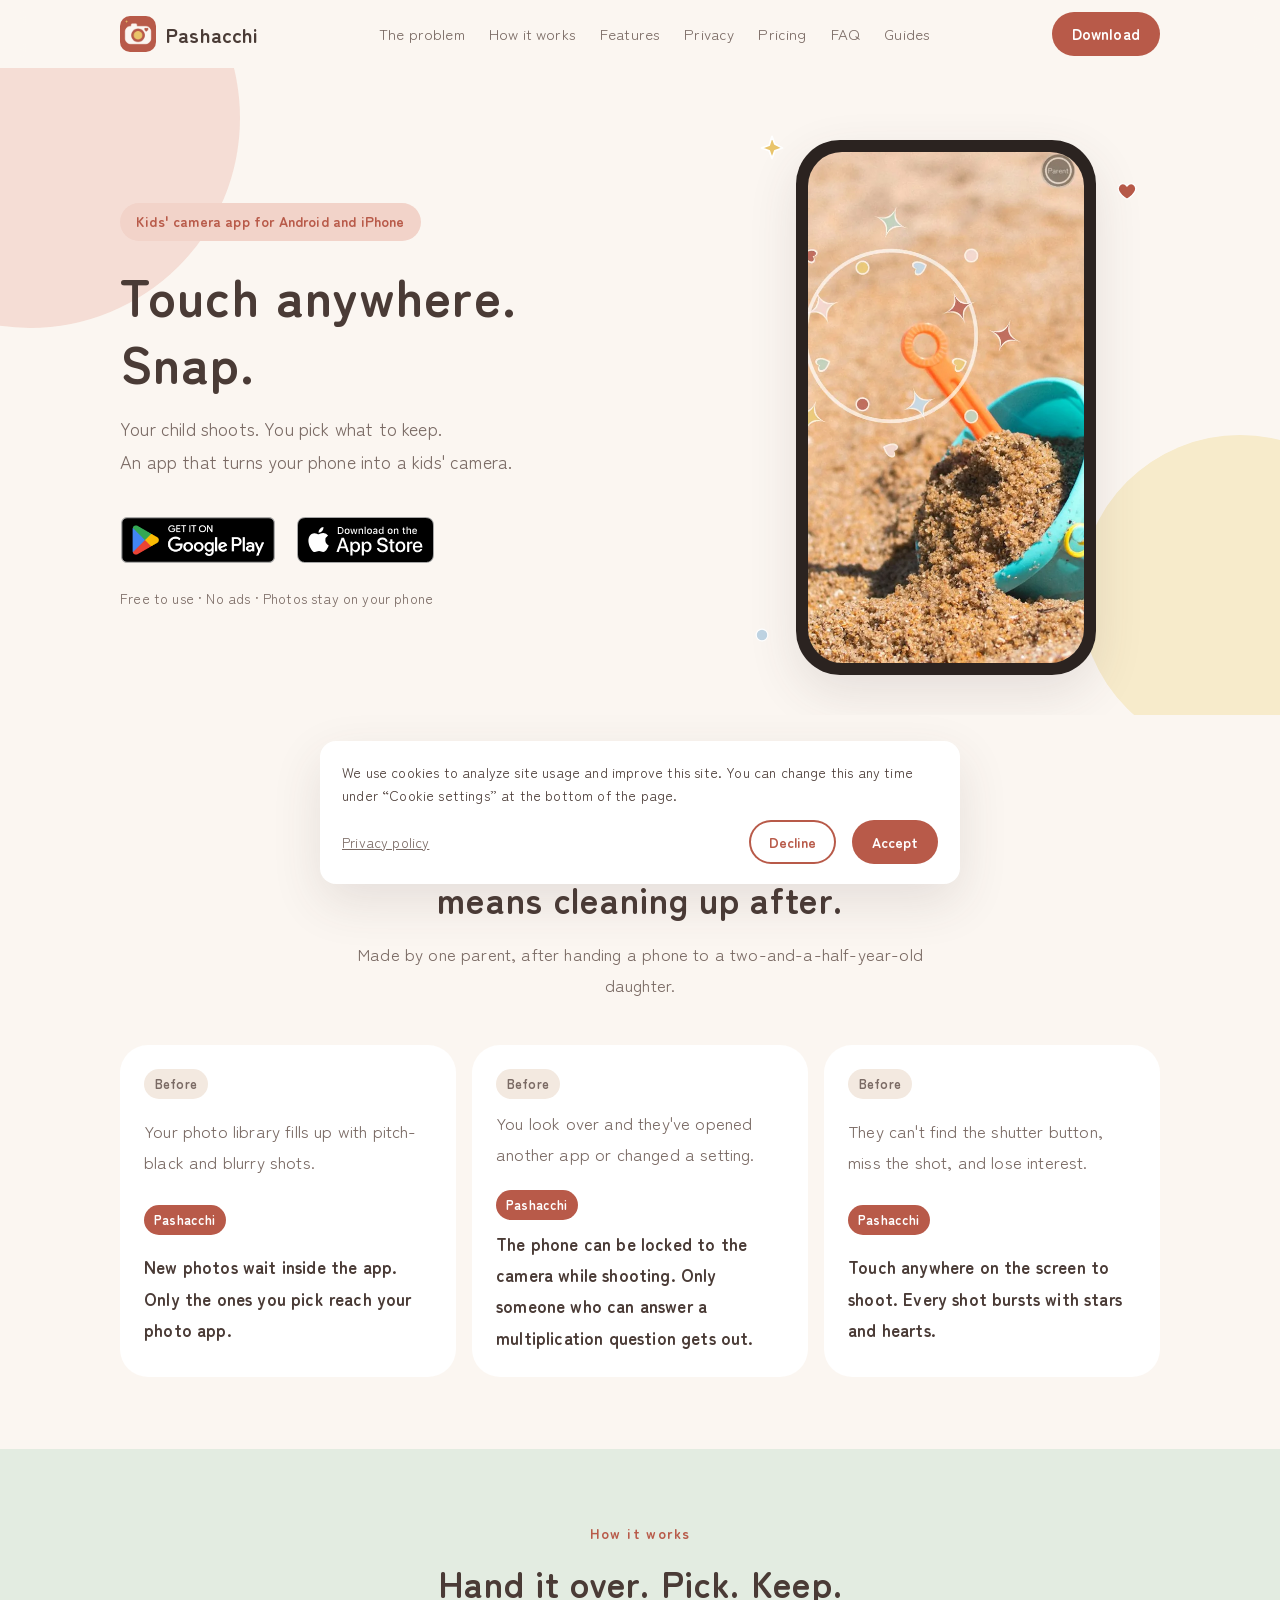
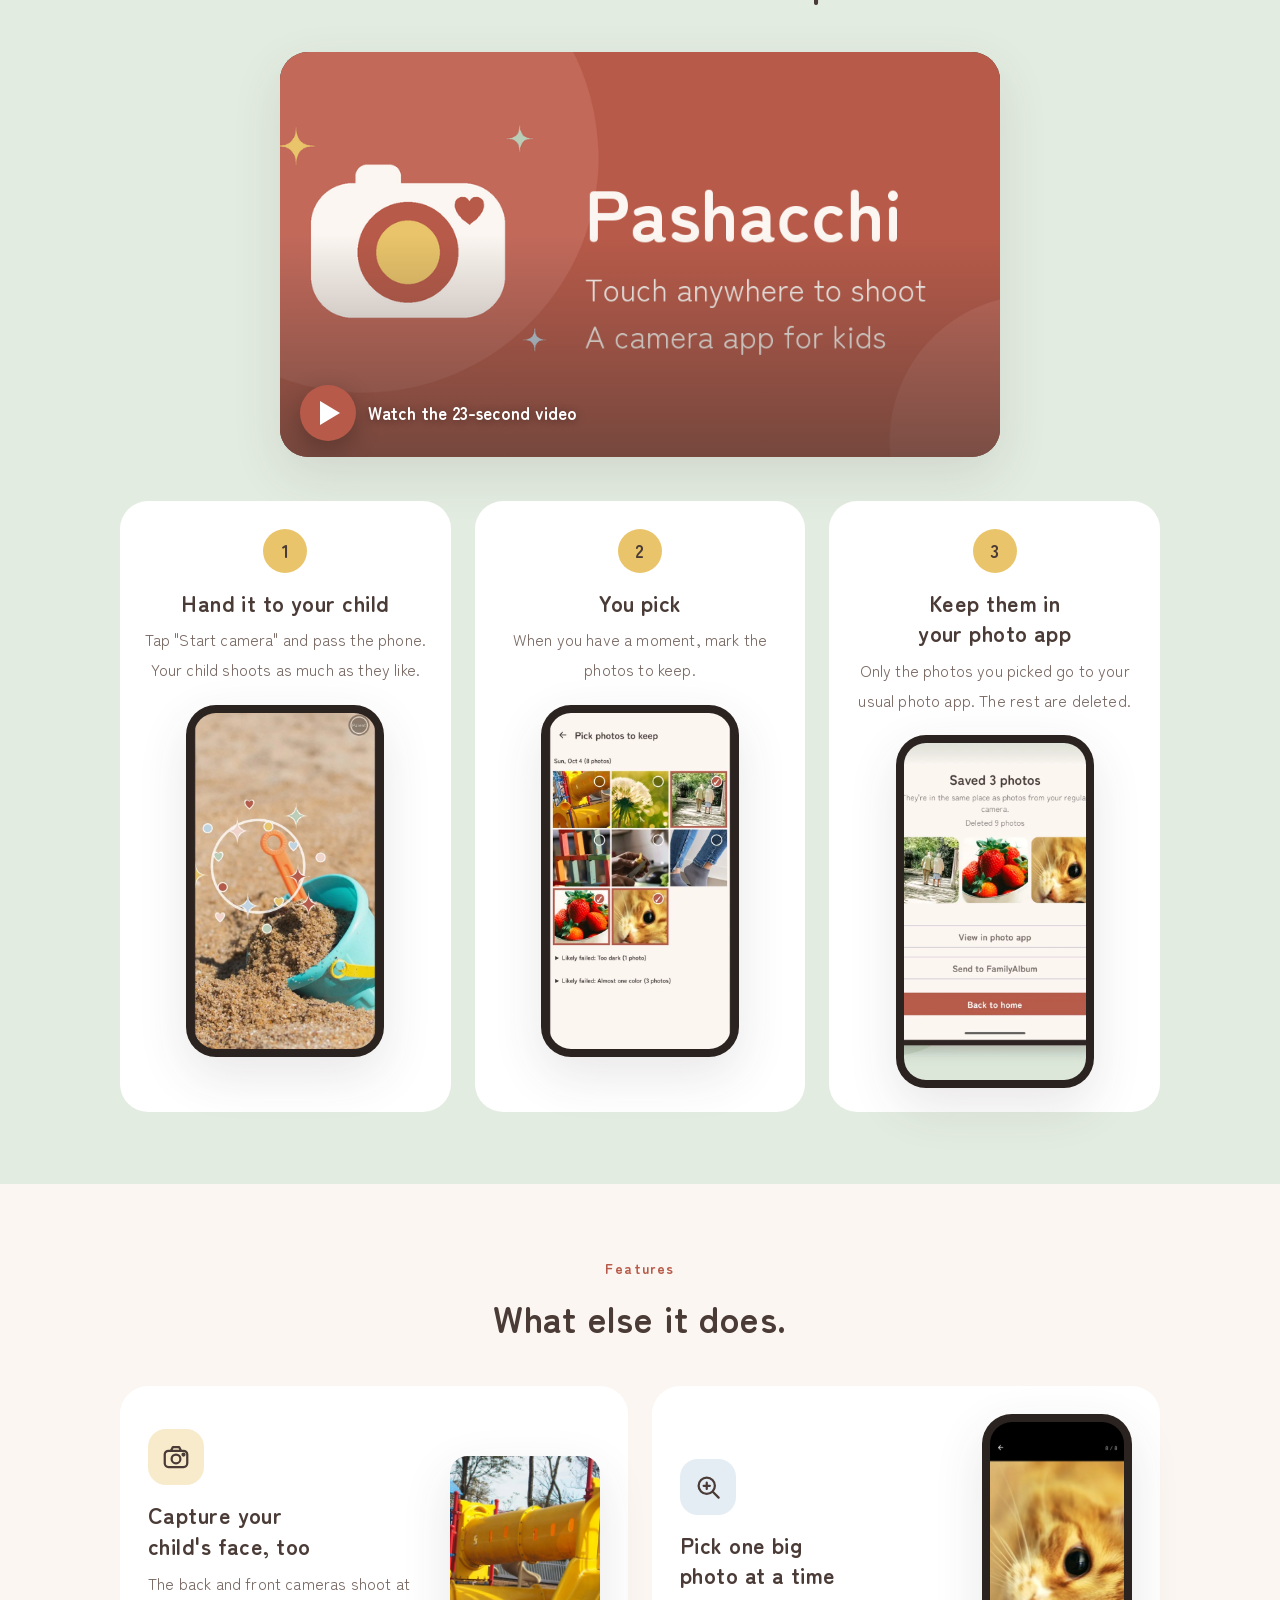
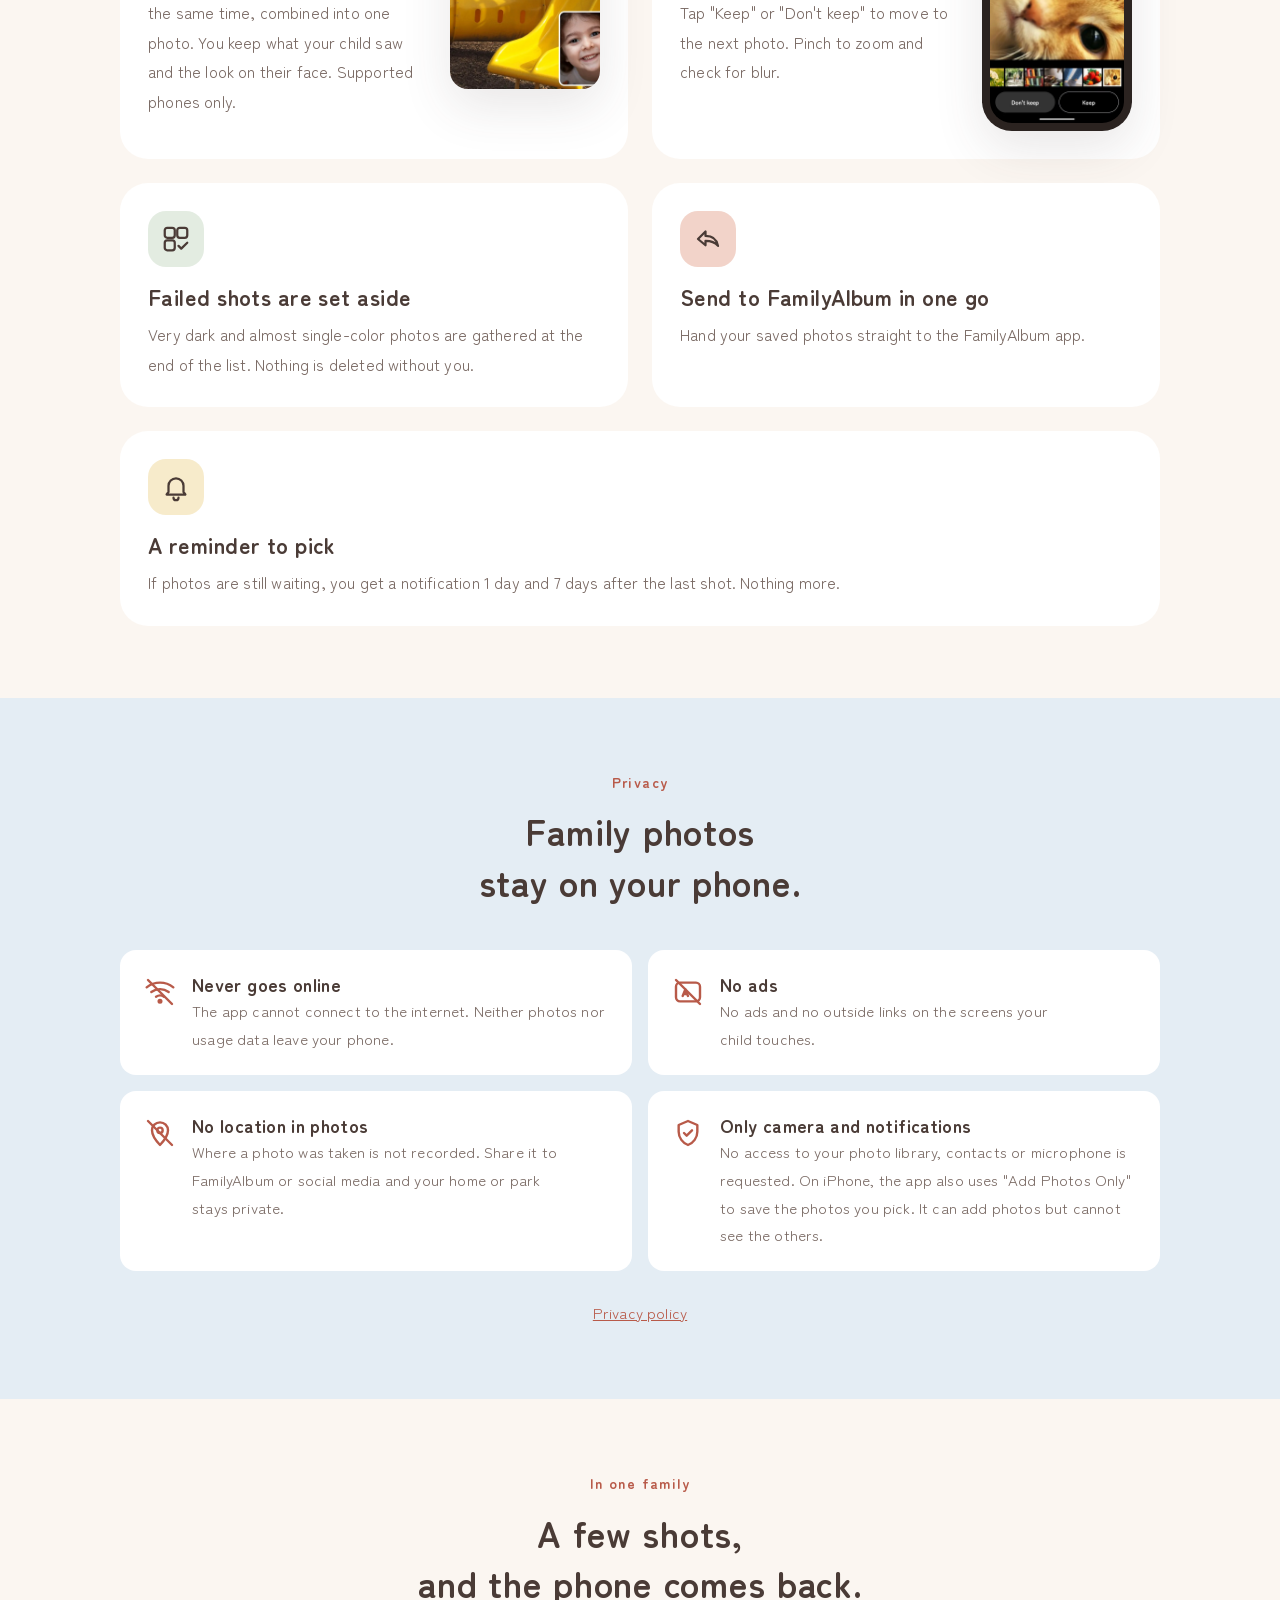
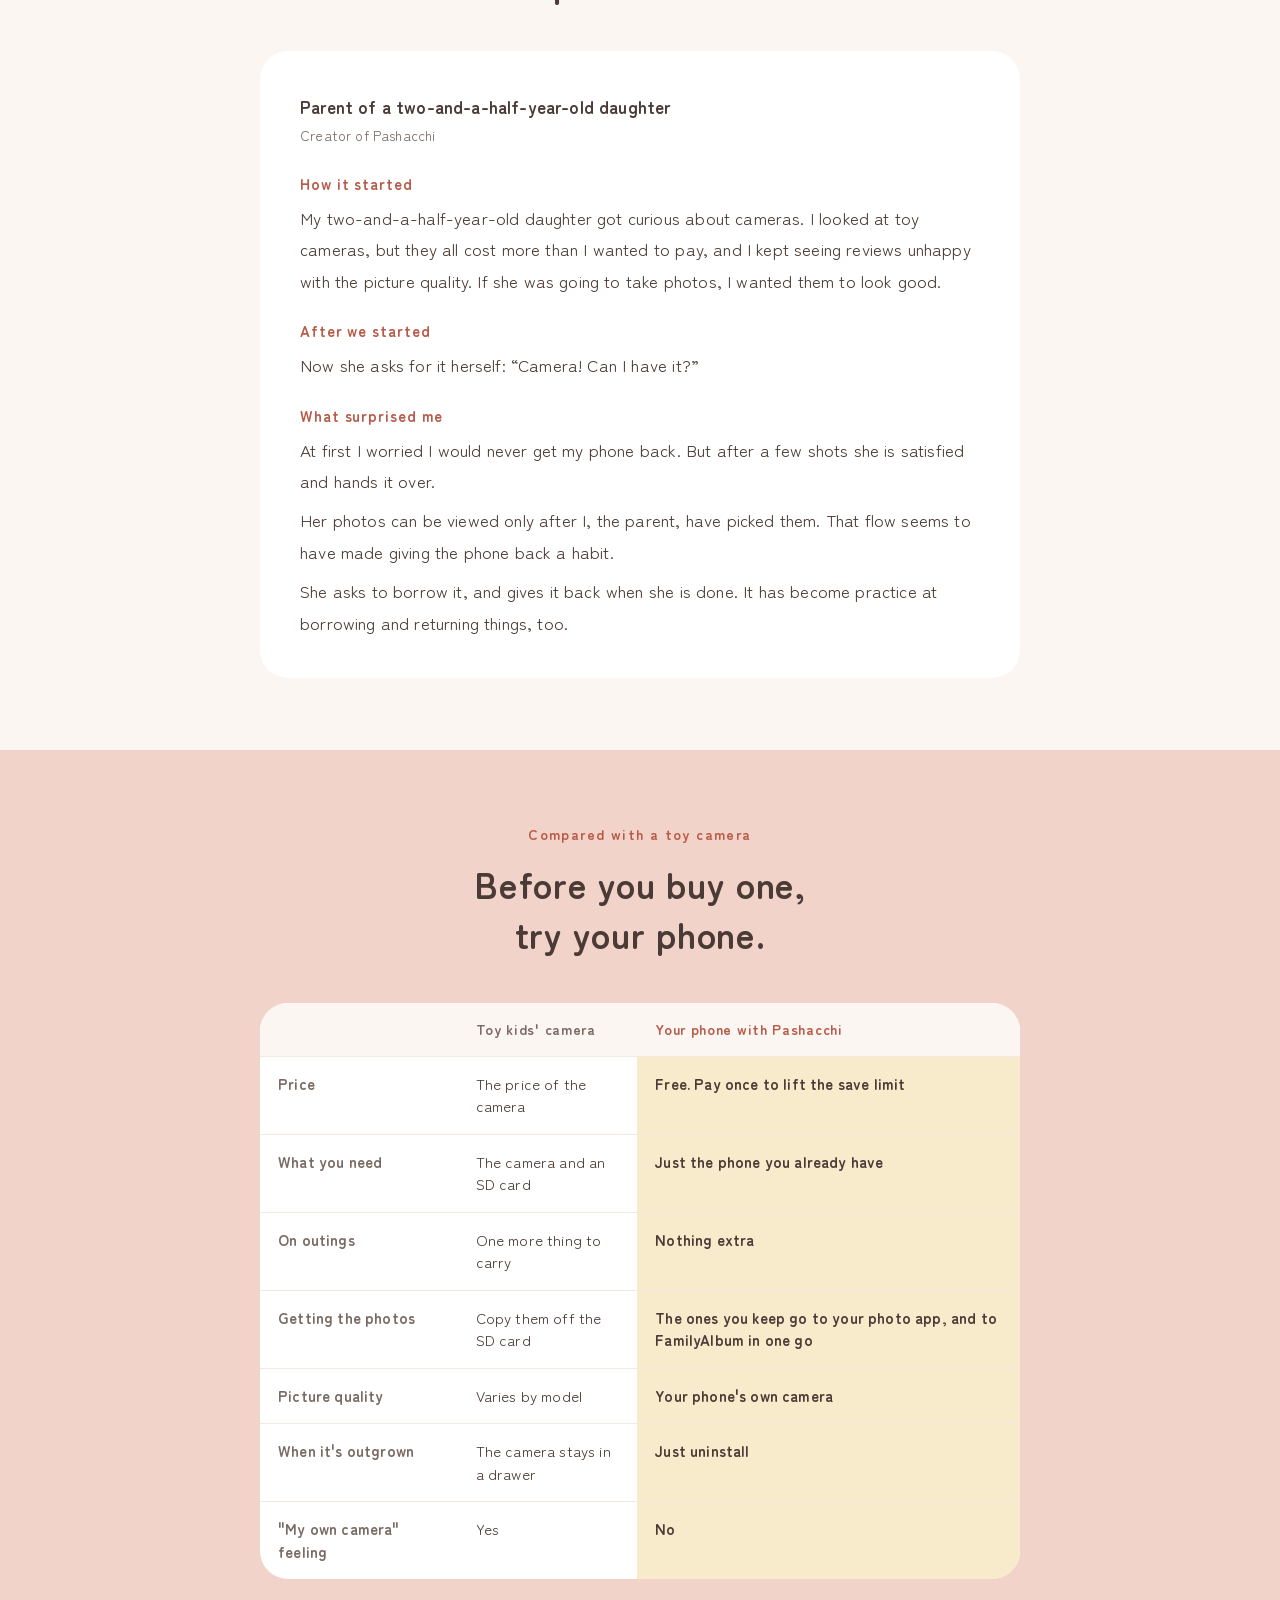
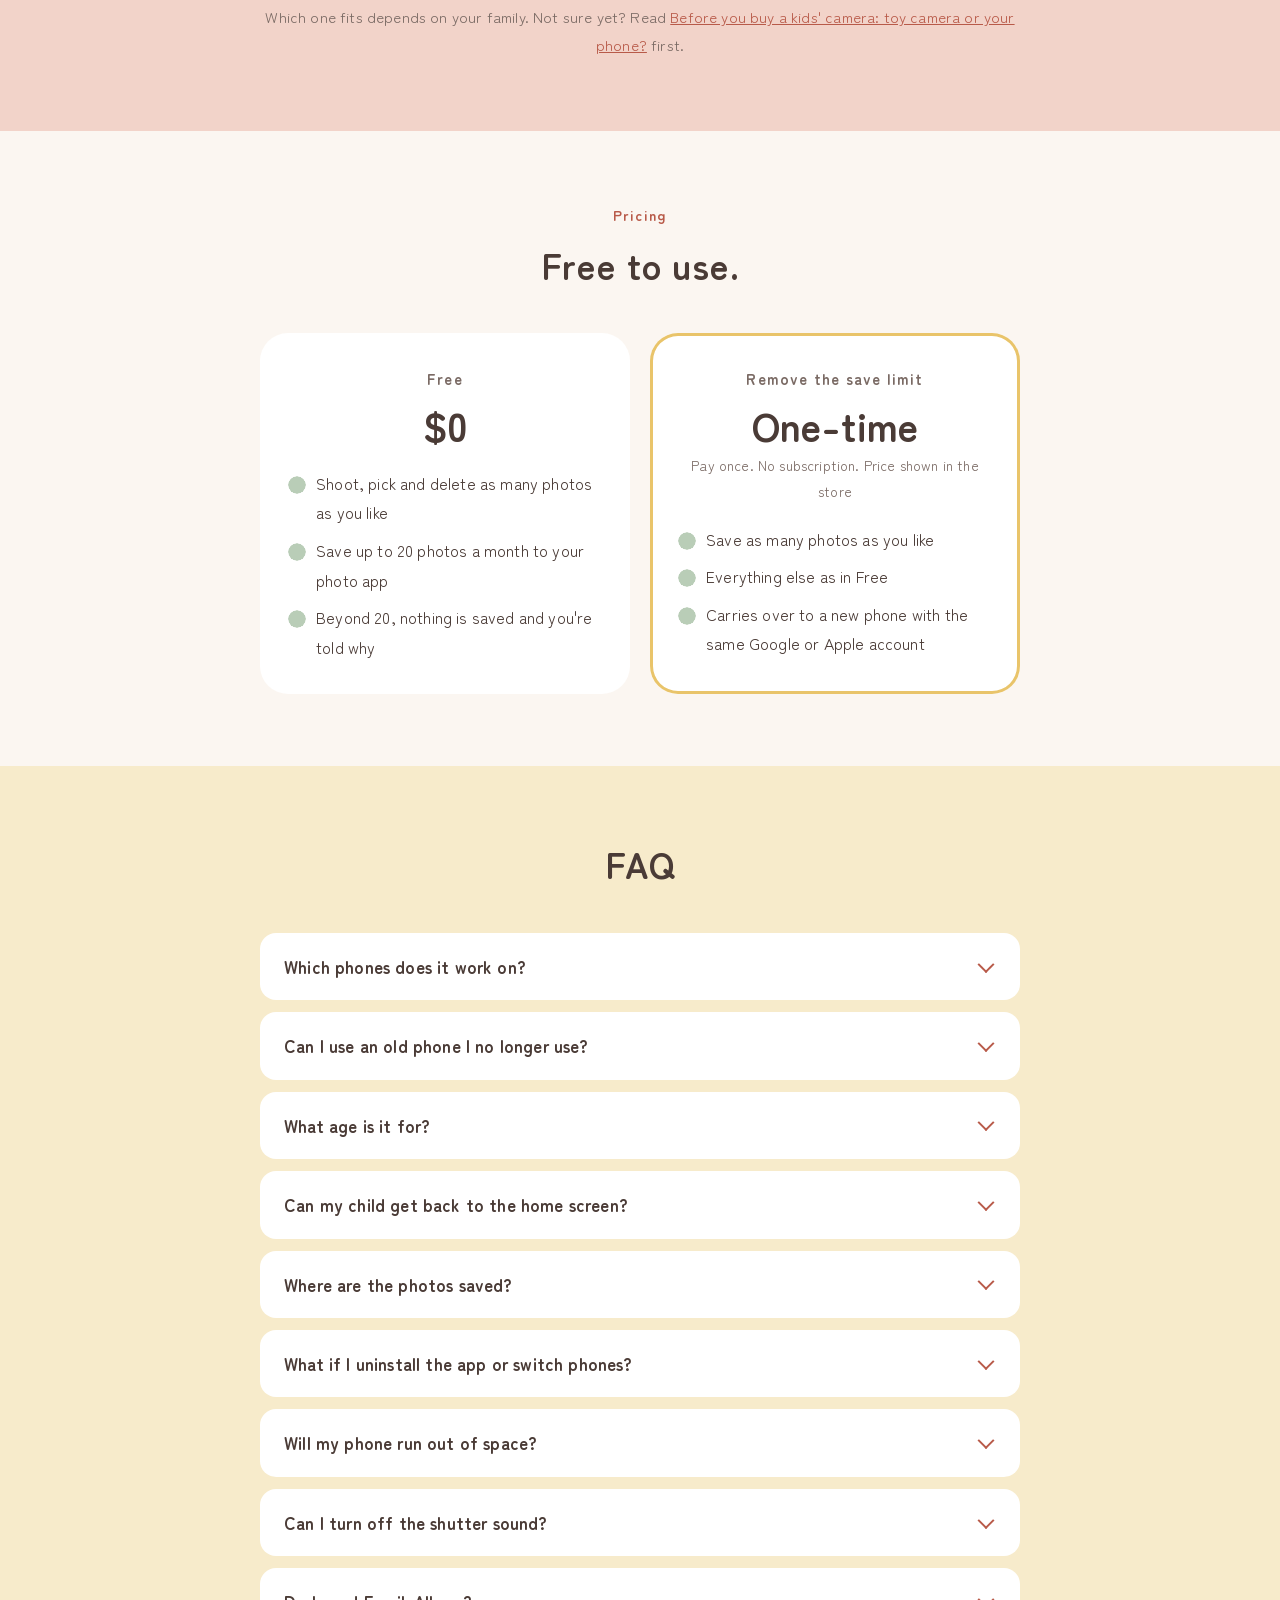
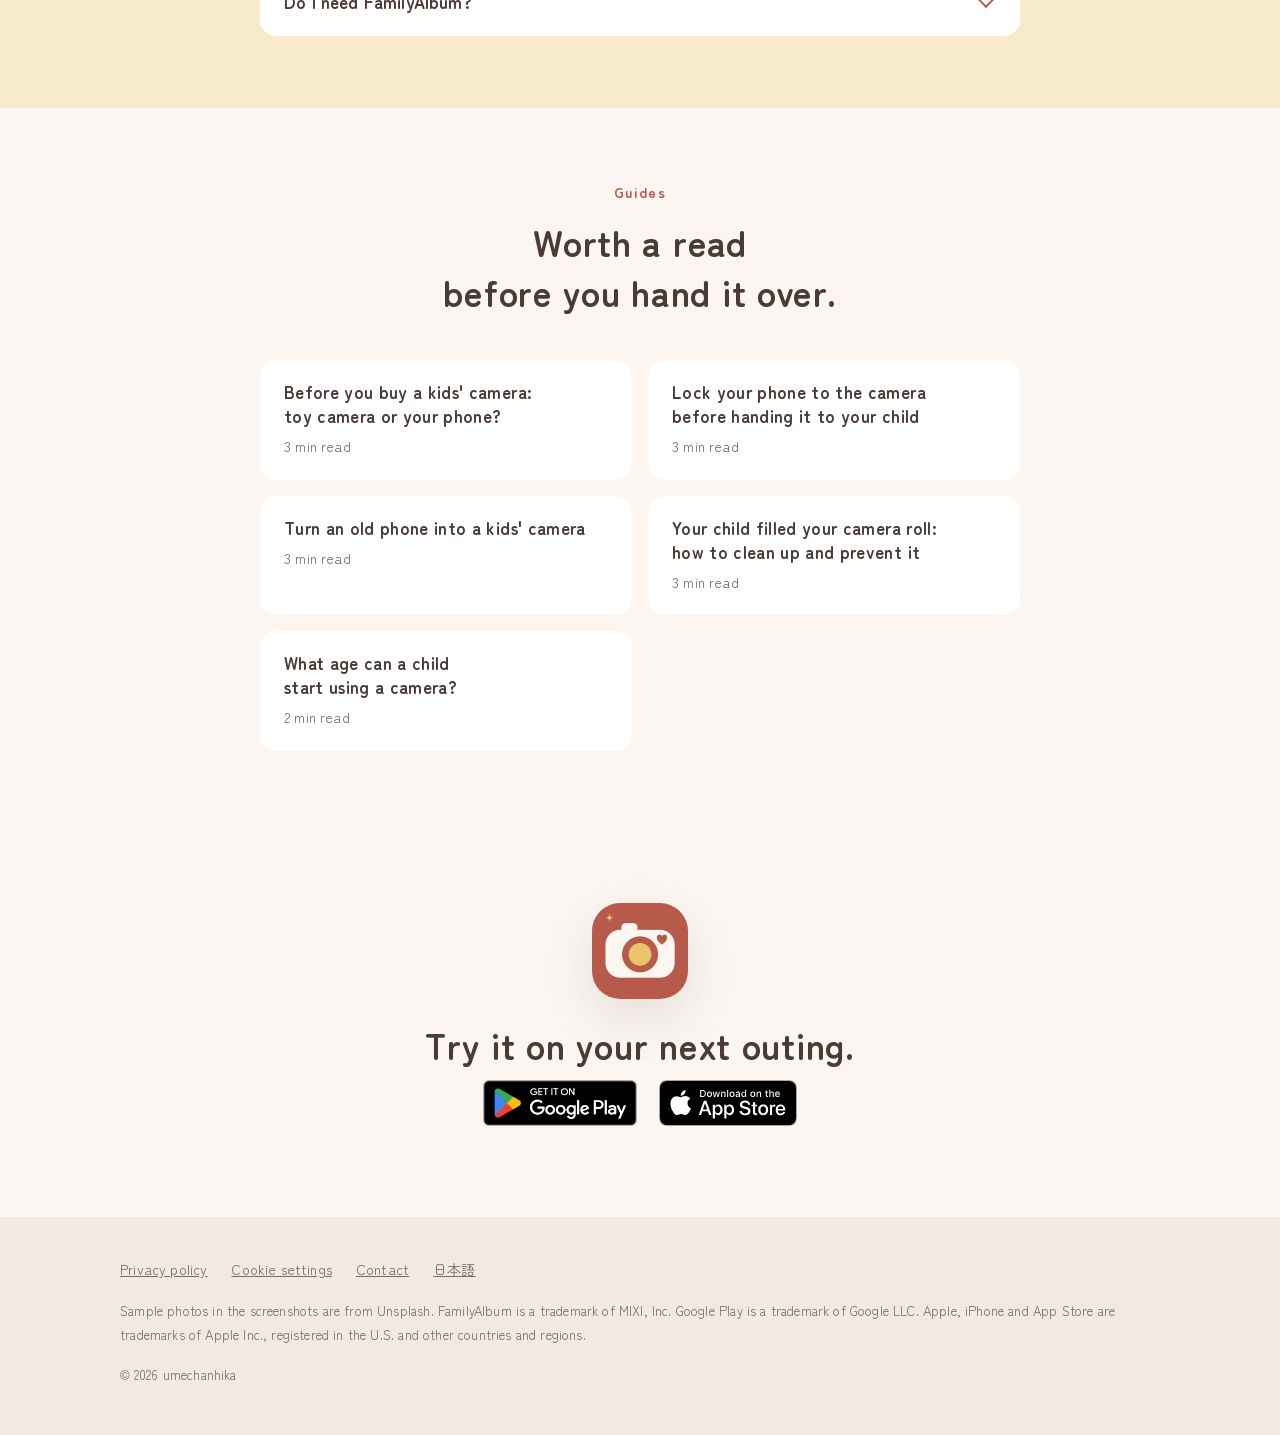
==== commit 1e610a93: "site: pashacchi 2596506e8119 の site/ を写す" ====
--- a/index.html
+++ b/index.html
@@ -239,7 +239,7 @@
           <svg class="sparkle" style="top:40px;right:-22px;color:#b85a49;width:22px;height:22px" aria-hidden="true"><use href="#spark-heart"/></svg>
           <svg class="sparkle" style="bottom:30px;left:-24px;color:#bfd4e3;width:20px;height:20px" aria-hidden="true"><use href="#spark-dot"/></svg>
           <div class="phone">
-            <img src="assets/en/screen-01.webp" alt="The shooting screen. A sandbox shovel is in frame, and a white ring with stars and hearts bursts from where the screen was touched" width="540" height="1000" fetchpriority="high">
+            <img src="assets/en/hero-poster.webp" data-loop="assets/en/hero-loop.mp4" alt="The shooting screen. A sandbox shovel is in frame, and a white ring with stars and hearts bursts from where the screen was touched" width="540" height="1000" fetchpriority="high">
           </div>
         </div>
       </div>
@@ -680,6 +680,7 @@
     </div>
   </dialog>
   <script src="store-switch.js"></script>
+  <script src="hero-loop.js"></script>
   <script src="menu.js"></script>
 
 </body>
--- a/style.css
+++ b/style.css
@@ -1355,8 +1355,25 @@
 }
 
 .hero__shot .phone {
+  position: relative;
   width: min(300px, 100%);
   margin: 0 auto;
+}
+
+/* 撮影画面のループ動画。画像の真上に重ね、再生が始まってから見せる（site/hero-loop.js） */
+
+.hero__loop {
+  position: absolute;
+  inset: 12px;
+  width: calc(100% - 24px);
+  height: calc(100% - 24px);
+  border-radius: 34px;
+  object-fit: cover;
+  visibility: hidden;
+}
+
+.hero__loop.is-playing {
+  visibility: visible;
 }
 
 .feature--text {
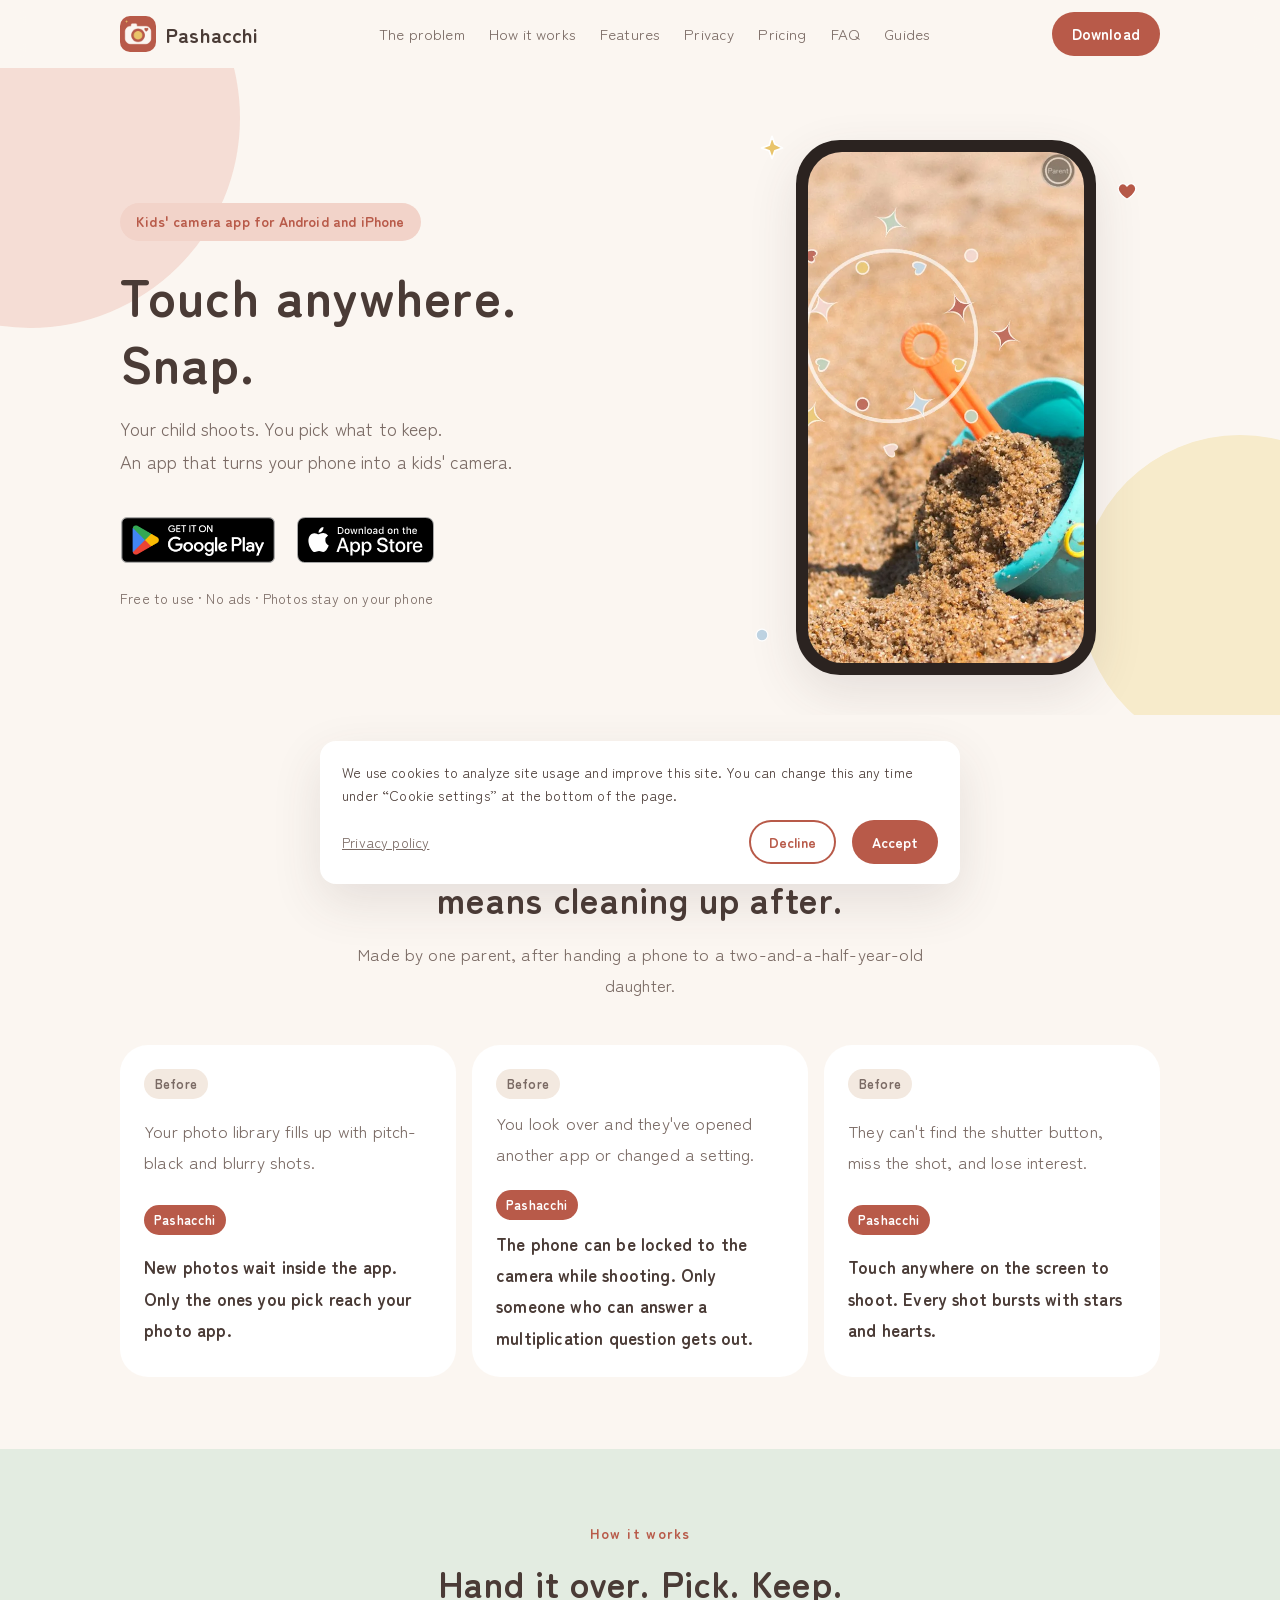
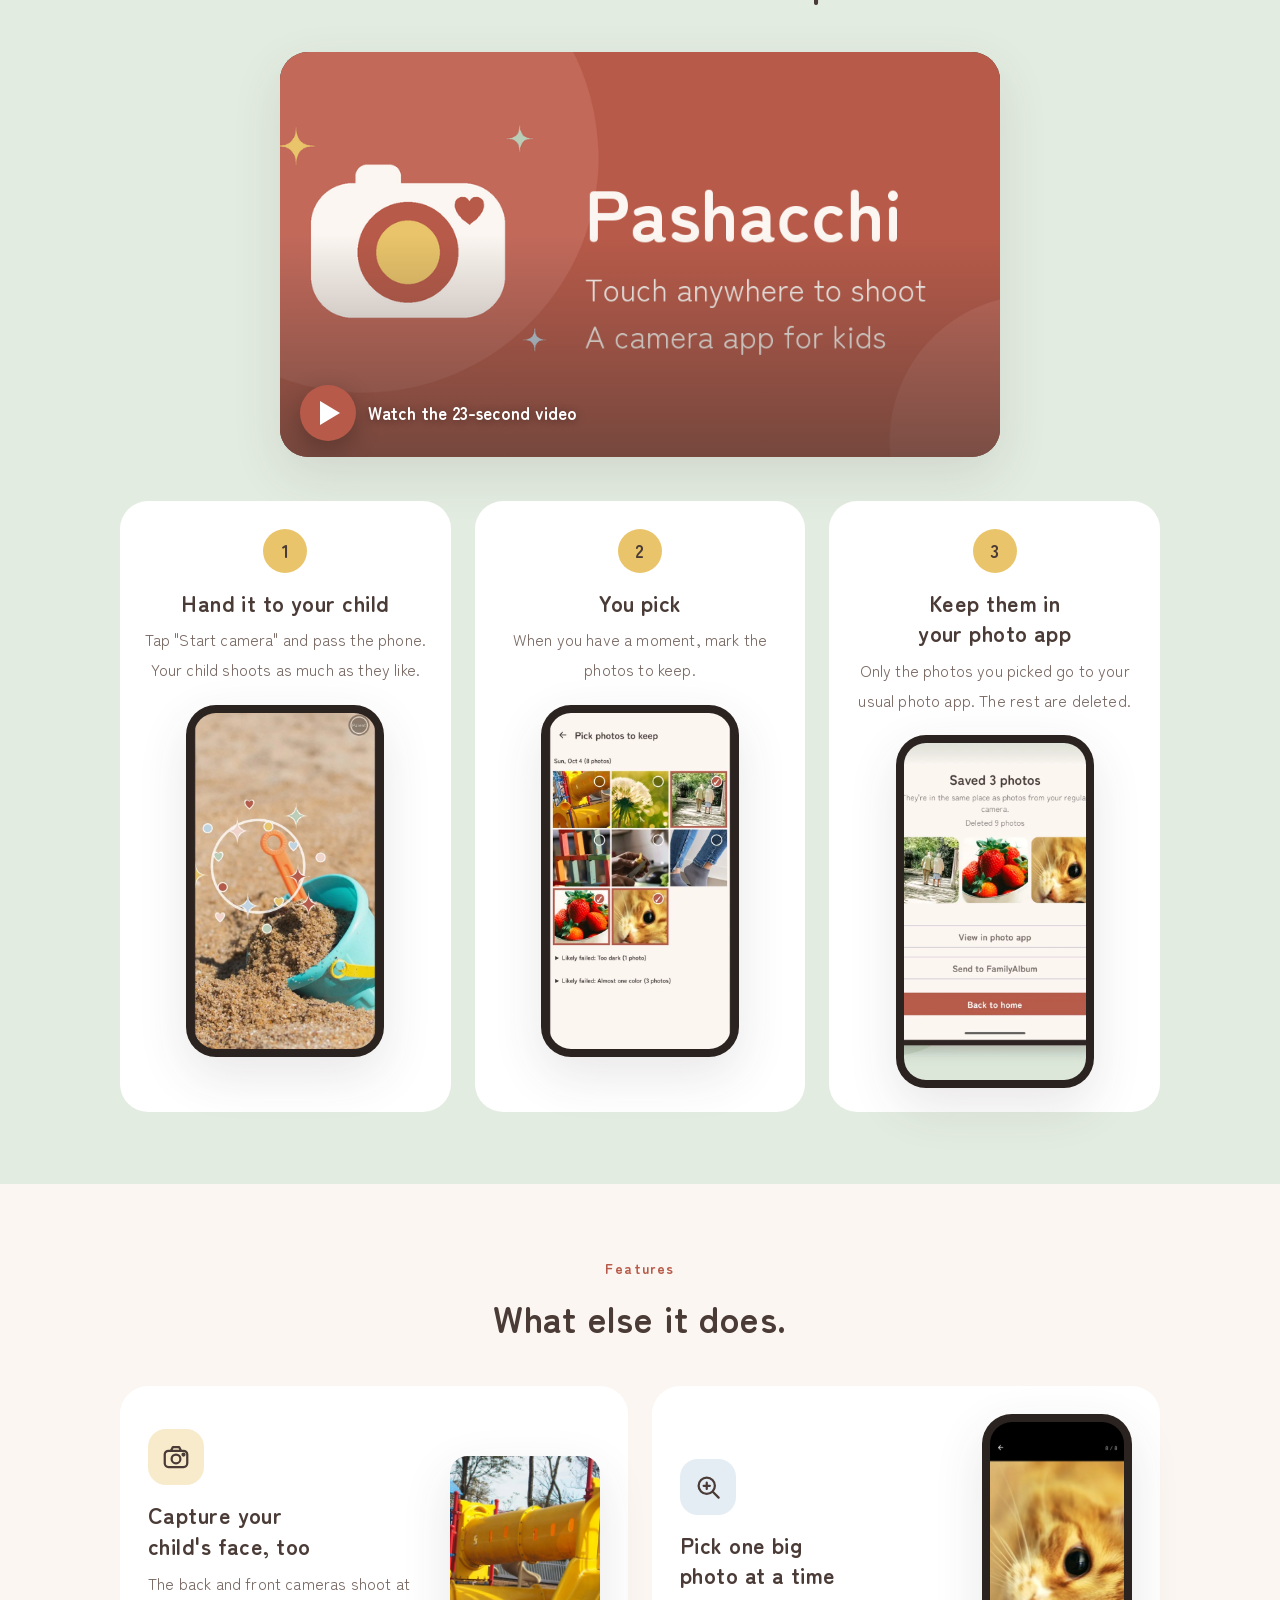
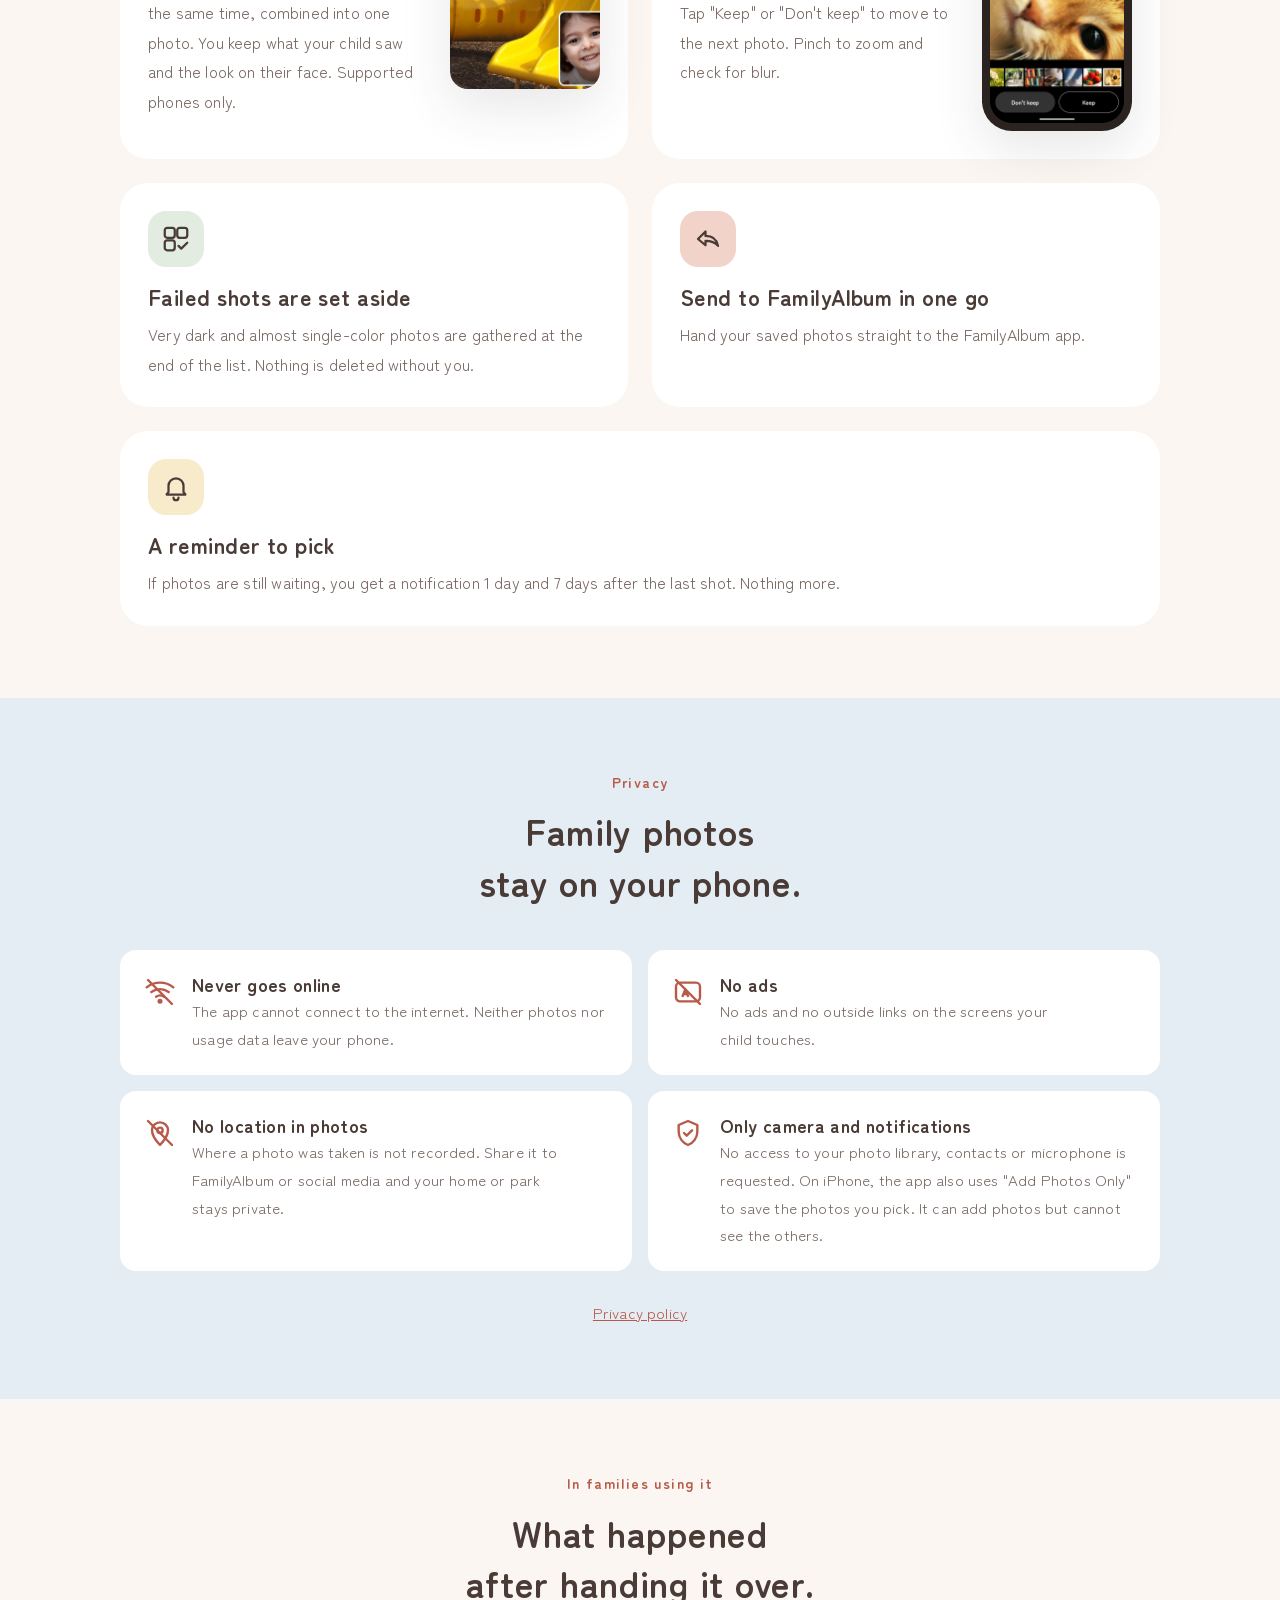
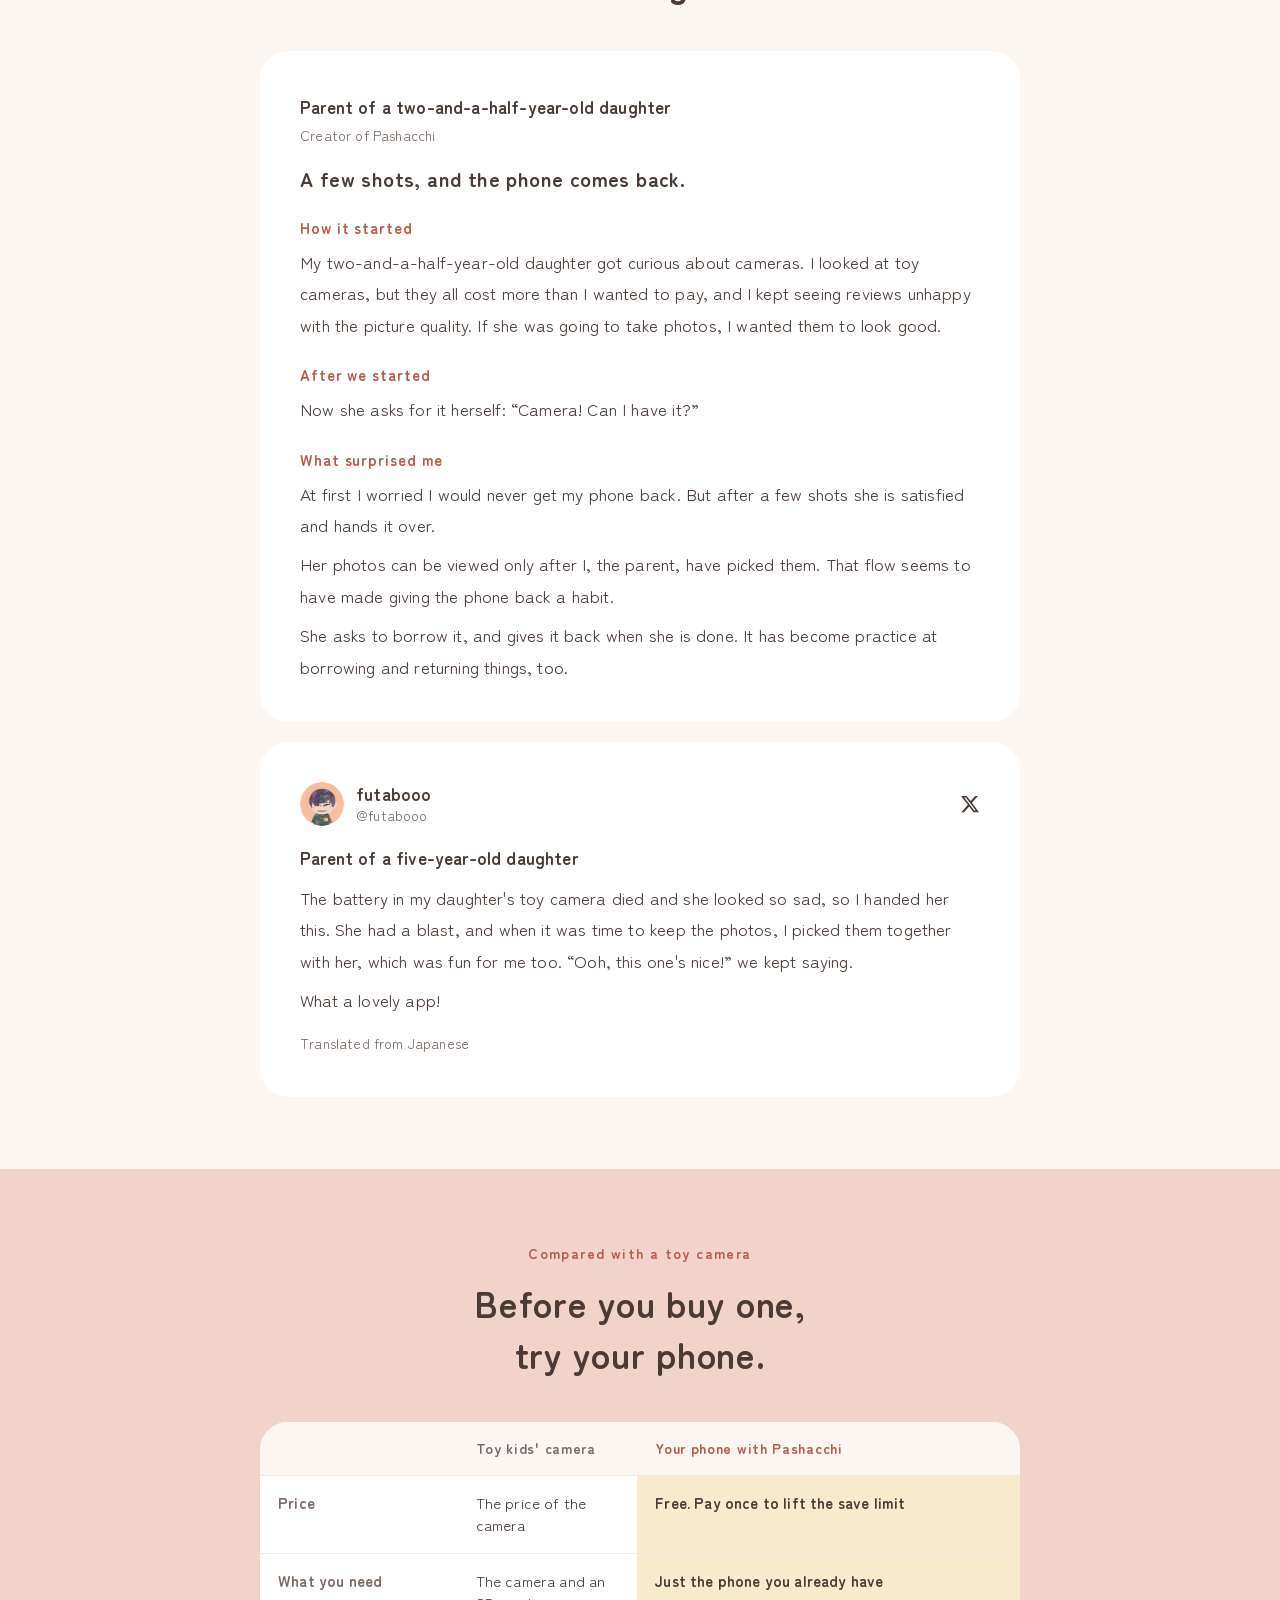
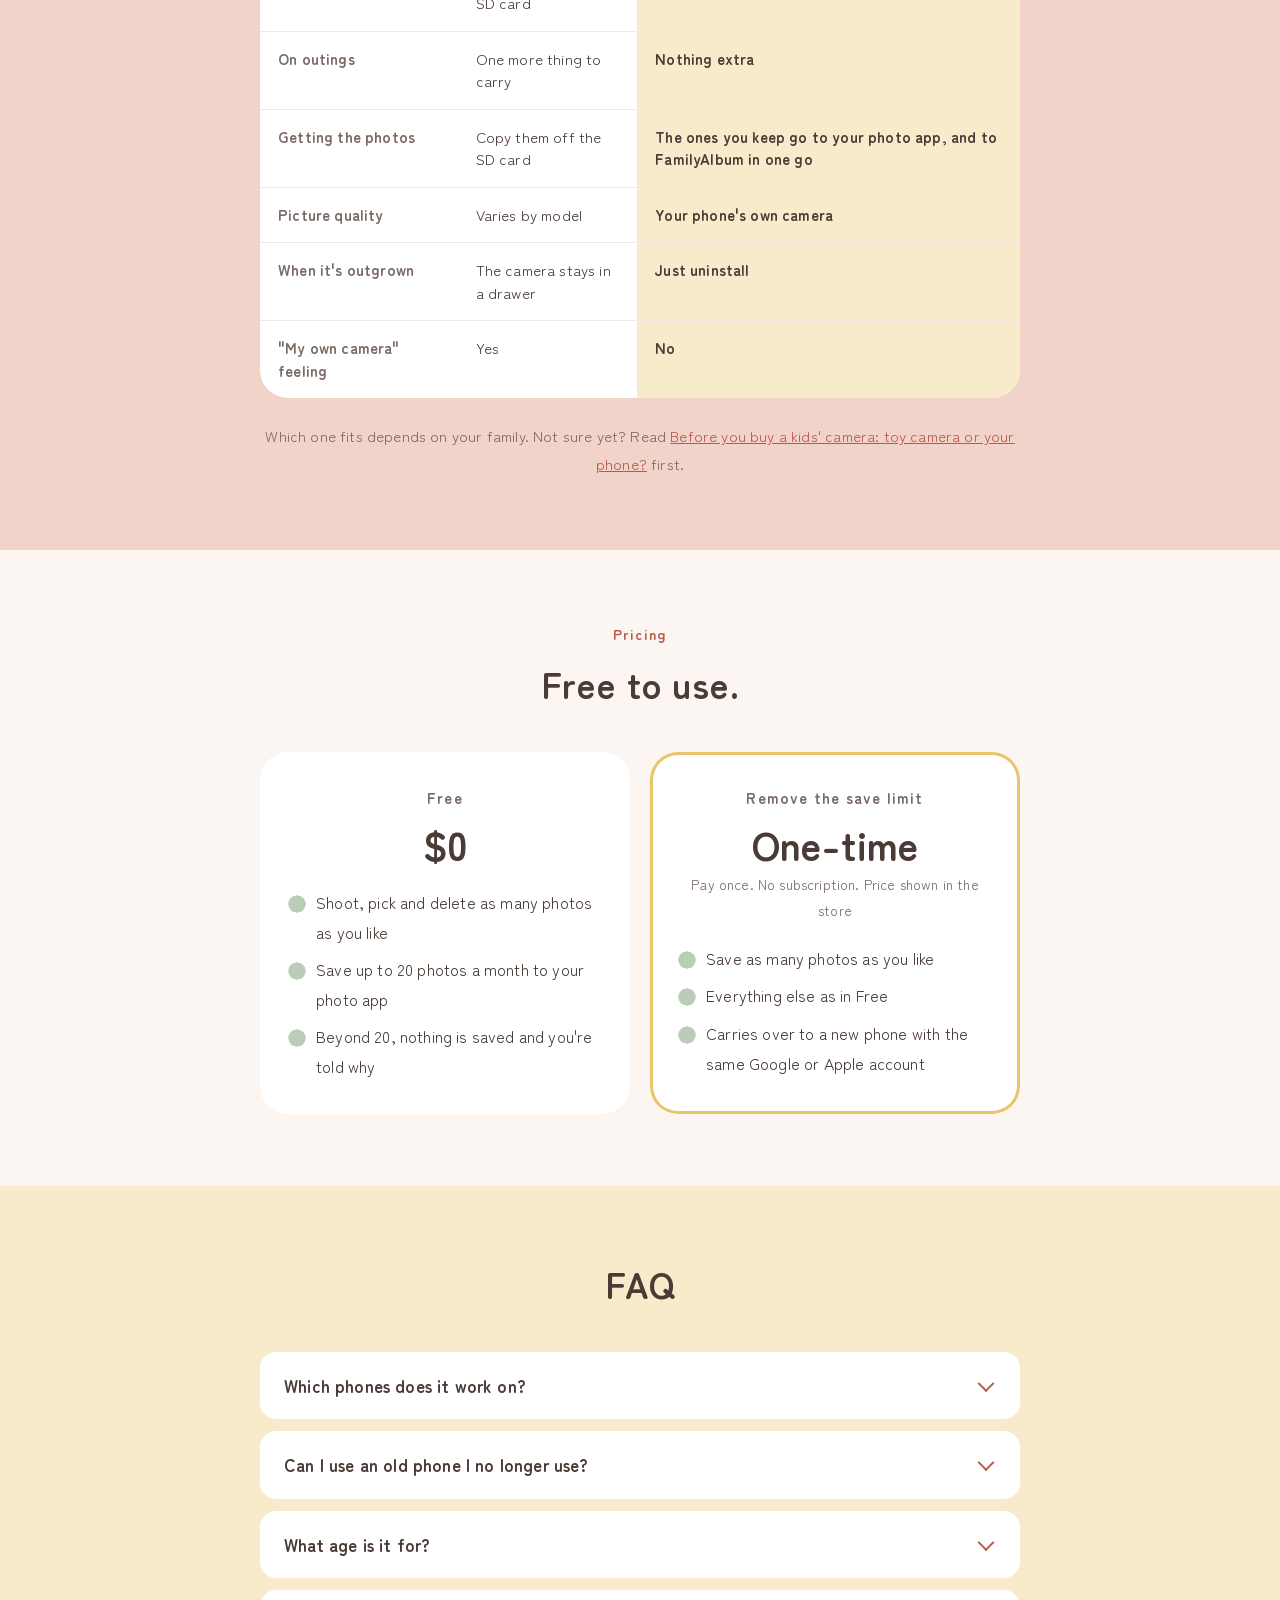
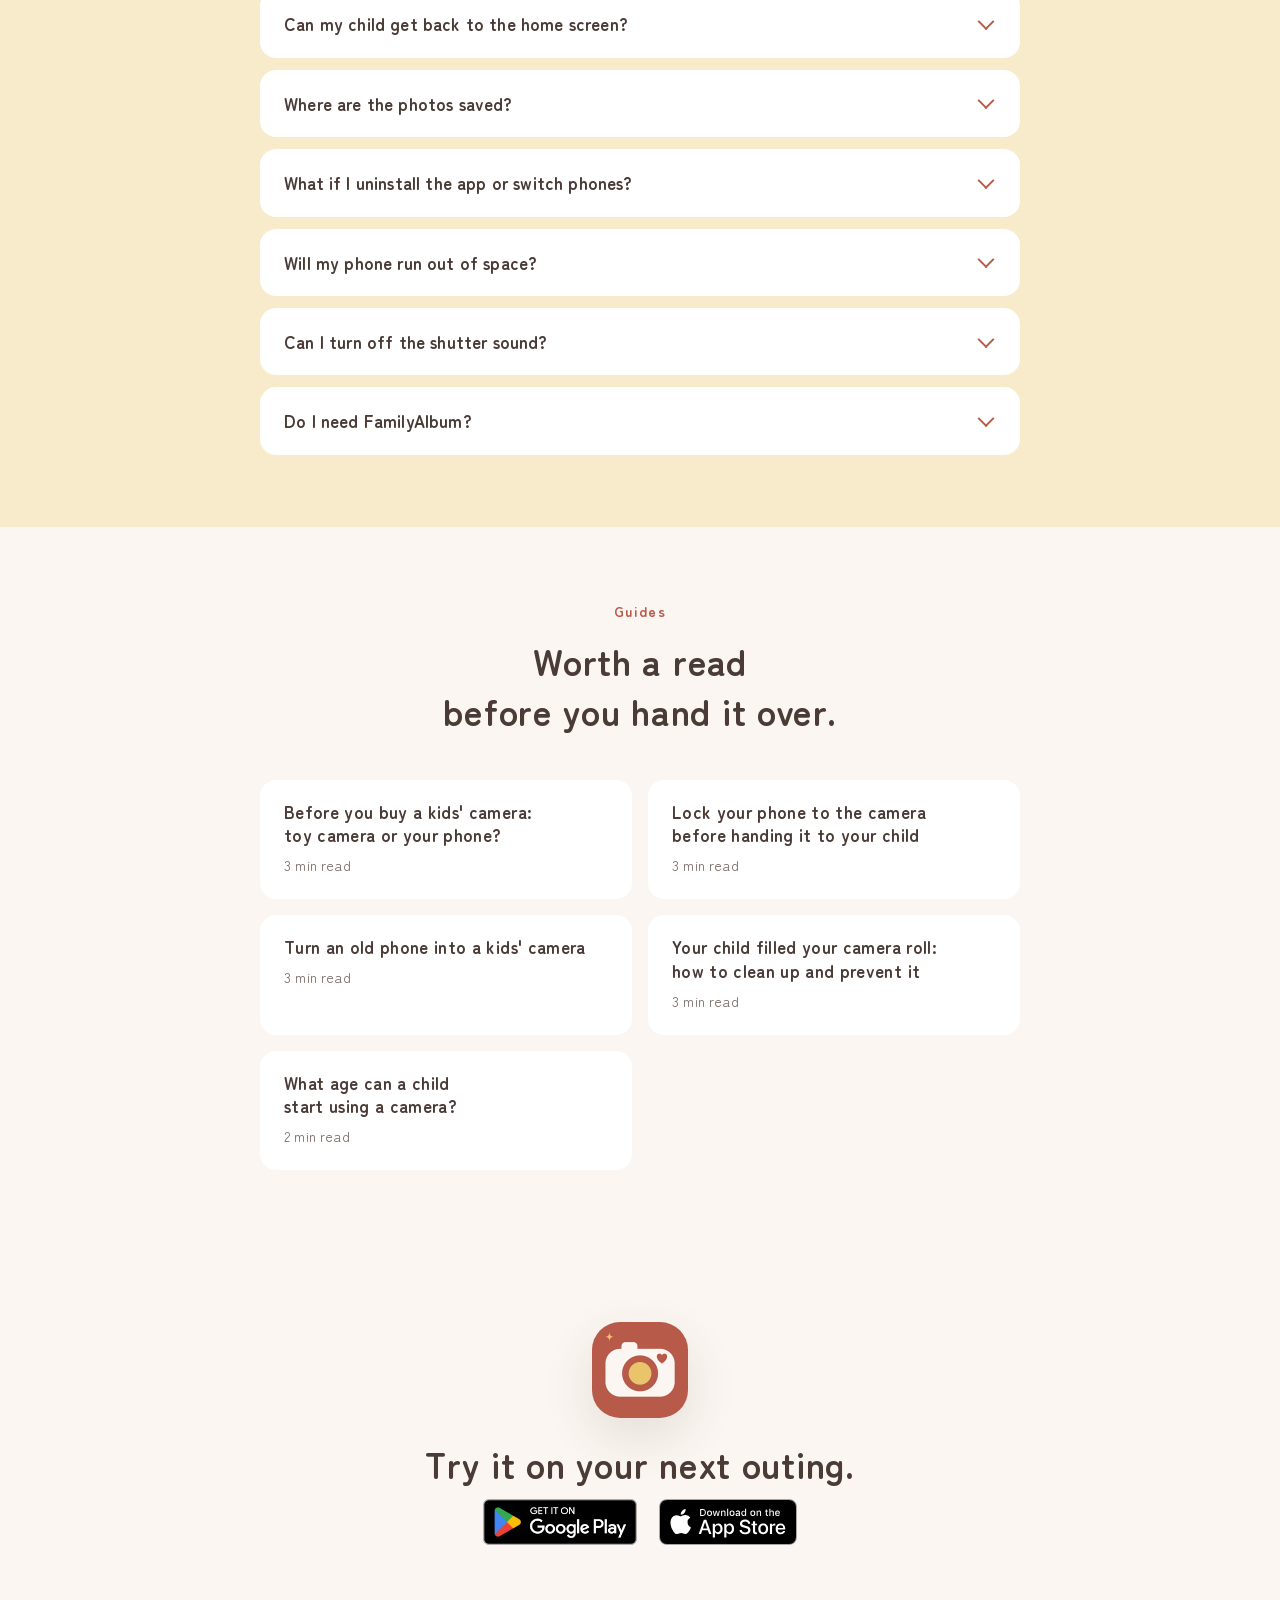
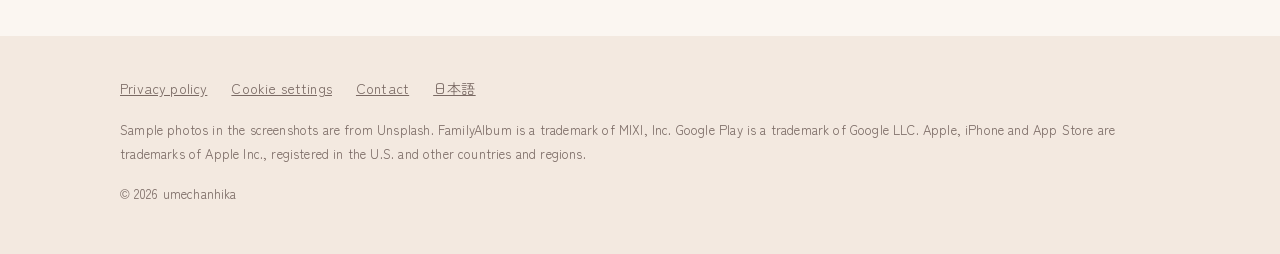
==== commit fe73a71d: "site: pashacchi d0866e760ebf の site/ を写す" ====
--- a/index.html
+++ b/index.html
@@ -423,22 +423,38 @@
     <section class="section" id="story">
       <div class="wrap">
         <div class="section__head">
-          <span class="section__label">In one family</span>
-          <h2>A few shots,<br>and the phone comes back.</h2>
+          <span class="section__label">In families using it</span>
+          <h2>What happened<br>after handing it over.</h2>
         </div>
         <article class="story">
           <p class="story__who">Parent of a two-and-a-half-year-old daughter<span class="story__note">Creator of Pashacchi</span></p>
+          <h3 class="story__title">A few shots, and the phone comes back.</h3>
           <div class="story__body">
-            <h3>How it started</h3>
+            <h4>How it started</h4>
             <p>My two-and-a-half-year-old daughter got curious about cameras. I looked at toy cameras, but they all cost more than I wanted to pay, and I kept seeing reviews unhappy with the picture quality. If she was going to take photos, I wanted them to look good.</p>
-            <h3>After we started</h3>
+            <h4>After we started</h4>
             <p>Now she asks for it herself: &ldquo;Camera! Can I have it?&rdquo;</p>
-            <h3>What surprised me</h3>
+            <h4>What surprised me</h4>
             <p>At first I worried I would never get my phone back. But after a few shots she is satisfied and hands it over.</p>
             <p>Her photos can be viewed only after I, the parent, have picked them. That flow seems to have made giving the phone back a habit.</p>
             <p>She asks to borrow it, and gives it back when she is done. It has become practice at borrowing and returning things, too.</p>
           </div>
         </article>
+        <figure class="voice">
+          <figcaption class="voice__head">
+            <a class="voice__link" href="https://x.com/futabooo/status/2121200458287231112" rel="noopener" aria-label="Open the post by futabooo on X">
+              <img class="voice__avatar" src="assets/voices/futabooo.png" alt="" width="44" height="44" loading="lazy">
+              <span class="voice__id"><span class="voice__name">futabooo</span><span class="voice__handle">@futabooo</span></span>
+              <svg class="voice__x" viewBox="0 0 24 24" width="20" height="20" aria-hidden="true"><path fill="currentColor" d="M18.244 2.25h3.308l-7.227 8.26 8.502 11.24H16.17l-5.214-6.817L4.99 21.75H1.68l7.73-8.835L1.254 2.25H8.08l4.713 6.231zm-1.161 17.52h1.833L7.084 4.126H5.117z"/></svg>
+            </a>
+            <p class="voice__who">Parent of a five-year-old daughter</p>
+          </figcaption>
+          <blockquote class="voice__quote">
+            <p>The battery in my daughter's toy camera died and she looked so sad, so I handed her this. She had a blast, and when it was time to keep the photos, I picked them together with her, which was fun for me too. &ldquo;Ooh, this one's nice!&rdquo; we kept saying.</p>
+            <p>What a lovely app!</p>
+          </blockquote>
+          <p class="voice__note">Translated from Japanese</p>
+        </figure>
       </div>
     </section>
 
--- a/fonts.css
+++ b/fonts.css
@@ -14,7 +14,7 @@
   font-weight: 400;
   font-display: swap;
   src: url("assets/fonts/zen-maru-gothic-400-ja.woff2") format("woff2");
-  unicode-range: U+2192, U+3000, U+300C-300D, U+301C, U+3042, U+3044, U+3046, U+3048, U+304A-304B, U+304D-3055, U+3058, U+305A-305B, U+305D-305F, U+3061, U+3063-3065, U+3068-3069, U+306B, U+306D, U+3070-3073, U+3076, U+3079, U+307B-307C, U+307E-3080, U+3082-3084, U+3087-3088, U+308A, U+308C-308D, U+308F, U+3092, U+30A1-30A4, U+30A7, U+30A9-30AE, U+30B0-30B1, U+30B3-30B5, U+30B7, U+30B9-30BB, U+30BD, U+30BF-30C1, U+30C3, U+30C6-30CB, U+30CD, U+30CF-30D5, U+30D7-30D9, U+30DB-30E3, U+30E5-30E7, U+30EB-30ED, U+30FB, U+4E08, U+4E0A-4E0B, U+4E0D, U+4E21, U+4E26, U+4E2D, U+4E38, U+4E86, U+4E88, U+4E8B, U+4EBA, U+4ECB, U+4ED5-4ED6, U+4ED8, U+4EE3, U+4F1A, U+4F1D, U+4F3C, U+4F4D-4F4E, U+4F53, U+4F55, U+4F59, U+4F5C, U+4F7F, U+4F8B, U+4FDD, U+4FE1, U+500B, U+501F, U+5024, U+5074, U+50CD, U+50CF, U+512A, U+5143, U+5145, U+5148, U+5165, U+5168, U+516C, U+5171, U+5177, U+5185-5186, U+518D, U+5192, U+5199, U+51E6, U+51FA, U+5206, U+5217, U+5224-5225, U+5229, U+5236, U+524A, U+524D, U+529B, U+52A0, U+52B9, U+52D5, U+52DD, U+5316, U+534A, U+5370, U+53CE, U+53D6-53D7, U+53E3-53E4, U+53EF-53F0, U+53F3, U+5404, U+5408, U+540C-540D, U+5411, U+542B, U+544A, U+5473, U+547C, U+5546, U+5584, U+559C, U+56DE, U+56F0, U+56FA, U+56FD, U+570F, U+5712, U+5730, U+57CB, U+57DF, U+57FA, U+5831, U+5834, U+5897, U+58CA, U+58F0, U+58F2, U+5909, U+5916, U+5927, U+592B, U+592E, U+5931, U+5947, U+596A, U+597D, U+59CB, U+5A18, U+5B50, U+5B57-5B58, U+5B64, U+5B85, U+5B88-5B89, U+5B9A, U+5B9F, U+5BB6, U+5BB9, U+5BC4, U+5BFE, U+5C02, U+5C0F, U+5C11, U+5C3E, U+5C40, U+5C4A, U+5C64, U+5DE5-5DE6, U+5DEE, U+5E2F, U+5E45, U+5E74, U+5E83, U+5E8A, U+5EA7, U+5EAD, U+5F0F, U+5F15, U+5F31, U+5F37, U+5F3E, U+5F53, U+5F62, U+5F71, U+5F93, U+5F97, U+5FC3, U+5FC5, U+5FD8, U+5FDC, U+6027, U+60A9, U+60C5, U+610F, U+611F, U+6163, U+623B, U+6240, U+624B, U+6253, U+6255, U+6271, U+6298, U+629C, U+629E, U+62BC, U+62E1, U+6301, U+6307, U+632F, U+63A2, U+63A5, U+63C3, U+63CF-63D0, U+63DB, U+64AE, U+64CD, U+652F, U+6539, U+6557, U+6563, U+6570, U+6574, U+6587, U+6599, U+65B0, U+65B9, U+65CF, U+65E2, U+65E9, U+660E, U+661F, U+6642, U+666E-666F, U+6697, U+66F4, U+66F8, U+6700, U+6708-6709, U+671F, U+672B, U+675F, U+6765, U+6790, U+679A, U+67A0, U+67D4, U+682A, U+6848, U+68DA, U+691C, U+69CB, U+6A19, U+6A29-6A2A, U+6A5F, U+6B21, U+6B32, U+6B62-6B63, U+6B73, U+6B8B, U+6BB5, U+6BCE, U+6BD4, U+6C0F, U+6C17, U+6C34, U+6C42, U+6C60, U+6C7A, U+6CC1, U+6CD5, U+6D41, U+6D6E, U+6D88, U+6DF1, U+6DFB, U+6E08, U+6E1B, U+6E21, U+6E2C, U+6E80, U+6E9C, U+6ED1, U+6F14, U+6FE1, U+70B9, U+7121, U+7136, U+7247-7248, U+7269, U+7279, U+72B6, U+72ED, U+732B, U+7372, U+73FE, U+7406, U+751F, U+7528, U+7531, U+753B, U+7559, U+7573, U+767A-767B, U+767D, U+7684, U+76EE, U+76F4, U+7701, U+771F, U+7740, U+77E5, U+77ED, U+7802, U+78BA, U+793A, U+793E, U+79C1, U+79D2, U+79FB, U+7A0E, U+7A2E, U+7A7A, U+7ACB, U+7AEF, U+7B49, U+7B54, U+7B56, U+7B97, U+7BA1, U+7BB1, U+7BC0, U+7C73, U+7D04, U+7D0B, U+7D1A, U+7D20, U+7D22, U+7D39, U+7D42, U+7D44, U+7D50, U+7D61, U+7D99-7D9A, U+7DD2, U+7DE0, U+7DF4, U+7E01, U+7E70, U+7F6E, U+7FA9, U+7FD2, U+8003, U+8005, U+80CC, U+80FD, U+81EA, U+8208, U+822C, U+8272, U+829D, U+82F1, U+8377, U+843D, U+884C, U+8868, U+88C5, U+8981, U+8986, U+898B, U+898F, U+89A7, U+89AA, U+89E3, U+89E6, U+8A08, U+8A2D, U+8A31, U+8A66, U+8A70-8A71, U+8A8D, U+8AAD, U+8AB0, U+8AB2, U+8ABF, U+8AC7, U+8B58, U+8B77, U+8C61, U+8CB7-8CB8, U+8CEA, U+8CFC, U+8D77, U+8D85, U+8DB3, U+8EAB, U+8F03, U+8F09, U+8F2A, U+8FBA, U+8FBC, U+8FD1, U+8FD4, U+8FF7, U+8FFD, U+9001, U+9006, U+9014, U+901A, U+9023, U+9032, U+9045, U+9053, U+9055, U+9077, U+907F, U+90E8, U+914D, U+91CF, U+91D1, U+9332, U+9577, U+9589, U+958B, U+9593, U+95A2, U+95B2, U+9632, U+9650, U+9664, U+968E, U+9694, U+969B, U+96A0, U+96A3, U+96C6, U+96E2, U+96FB, U+9762, U+97F3, U+9805-9806, U+9810, U+982D, U+984D, U+9854, U+985E, U+98FD, U+9996, U+9A13, U+9AD8, U+9CF4, U+9EC4, U+9F62, U+FF01, U+FF08-FF09, U+FF1A, U+FF1F, U+FF5C;
+  unicode-range: U+2192, U+3000, U+300C-300D, U+301C, U+3042, U+3044, U+3046, U+3048, U+304A-304B, U+304D-3055, U+3058, U+305A-305B, U+305D-305F, U+3061, U+3063-3065, U+3068-3069, U+306B, U+306D, U+3070-3073, U+3076, U+3079, U+307B-307C, U+307E-3080, U+3082-3084, U+3087-3088, U+308A, U+308C-308D, U+308F, U+3092, U+30A1-30A4, U+30A7, U+30A9-30AE, U+30B0-30B1, U+30B3-30B5, U+30B7, U+30B9-30BB, U+30BD, U+30BF-30C1, U+30C3, U+30C6-30CB, U+30CD, U+30CF-30D5, U+30D7-30D9, U+30DB-30E3, U+30E5-30E7, U+30EB-30ED, U+30FB, U+4E08-4E0B, U+4E0D, U+4E21, U+4E26, U+4E2D, U+4E38, U+4E86, U+4E88, U+4E8B, U+4EBA, U+4ECB, U+4ED5-4ED6, U+4ED8, U+4EE3, U+4F1A, U+4F1D, U+4F3C, U+4F4D-4F4E, U+4F53, U+4F55, U+4F59, U+4F5C, U+4F7F, U+4F8B, U+4FDD, U+4FE1, U+500B, U+501F, U+5024, U+5074, U+50CD, U+50CF, U+512A, U+5143, U+5145, U+5148, U+5165, U+5168, U+516C, U+5171, U+5177, U+5185-5186, U+518D, U+5192, U+5199, U+51E6, U+51FA, U+5206, U+5217, U+5224-5225, U+5229, U+5236, U+524A, U+524D, U+529B, U+52A0, U+52B9, U+52D5, U+52DD, U+5316, U+534A, U+5370, U+53CE, U+53D6-53D7, U+53E3-53E4, U+53EF-53F0, U+53F3, U+5404, U+5408, U+540C-540D, U+5411, U+542B, U+544A, U+5473, U+547C, U+5546, U+5584, U+559C, U+56DE, U+56F0, U+56FA, U+56FD, U+570F, U+5712, U+5730, U+57CB, U+57DF, U+57FA, U+5831, U+5834, U+5897, U+58CA, U+58F0, U+58F2, U+5909, U+5916, U+5927, U+592B, U+592E, U+5931, U+5947, U+596A, U+597D, U+59CB, U+5A18, U+5B50, U+5B57-5B58, U+5B64, U+5B85, U+5B88-5B89, U+5B9A, U+5B9F, U+5BB6, U+5BB9, U+5BC4, U+5BFE, U+5C02, U+5C0F, U+5C11, U+5C3E, U+5C40, U+5C4A, U+5C64, U+5DE5-5DE6, U+5DEE, U+5E2F, U+5E45, U+5E74, U+5E83, U+5E8A, U+5EA7, U+5EAD, U+5F0F, U+5F15, U+5F31, U+5F37, U+5F3E, U+5F53, U+5F62, U+5F71, U+5F93, U+5F97, U+5FC3, U+5FC5, U+5FD8, U+5FDC, U+6027, U+60A9, U+60B2, U+60C5, U+610F, U+611F, U+6163, U+623B, U+6240, U+624B, U+6253, U+6255, U+6271, U+6295, U+6298, U+629C, U+629E, U+62BC, U+62E1, U+6301, U+6307, U+632F, U+63A2, U+63A5, U+63C3, U+63CF-63D0, U+63DB, U+64AE, U+64CD, U+652F, U+6539, U+6557, U+6563, U+6570, U+6574-6575, U+6587, U+6599, U+65B0, U+65B9, U+65CF, U+65E2, U+65E9, U+660E, U+661F, U+6642, U+666E-666F, U+6697, U+66F4, U+66F8, U+6700, U+6708-6709, U+671F, U+672B, U+675F, U+6765, U+6790, U+679A, U+67A0, U+67D4, U+682A, U+6848, U+68DA, U+691C, U+697D, U+69CB, U+6A19, U+6A29-6A2A, U+6A5F, U+6B21, U+6B32, U+6B62-6B63, U+6B73, U+6B8B, U+6BB5, U+6BCE, U+6BD4, U+6C0F, U+6C17, U+6C34, U+6C42, U+6C60, U+6C7A, U+6CC1, U+6CD5, U+6D41, U+6D6E, U+6D88, U+6DF1, U+6DFB, U+6E08, U+6E1B, U+6E21, U+6E2C, U+6E80, U+6E9C, U+6ED1, U+6F14, U+6FE1, U+70B9, U+7121, U+7136, U+7247-7248, U+7269, U+7279, U+72B6, U+72ED, U+732B, U+7372, U+73FE, U+7406, U+751F, U+7528, U+7531, U+753B, U+7559, U+7573, U+767A-767B, U+767D, U+7684, U+76EE, U+76F4, U+7701, U+771F, U+7740, U+77E5, U+77ED, U+7802, U+78BA, U+793A, U+793E, U+79C1, U+79D2, U+79FB, U+7A0E, U+7A2E, U+7A3F, U+7A7A, U+7ACB, U+7AEF, U+7B49, U+7B54, U+7B56, U+7B97, U+7BA1, U+7BB1, U+7BC0, U+7C73, U+7D04, U+7D0B, U+7D1A, U+7D20, U+7D22, U+7D39, U+7D42, U+7D44, U+7D50, U+7D61, U+7D99-7D9A, U+7DD2, U+7DE0, U+7DF4, U+7E01, U+7E70, U+7F6E, U+7FA9, U+7FD2, U+8003, U+8005, U+80CC, U+80FD, U+81EA, U+8208, U+822C, U+8272, U+829D, U+82F1, U+8377, U+843D, U+884C, U+8868, U+88C5, U+8981, U+8986, U+898B, U+898F, U+89A7, U+89AA, U+89E3, U+89E6, U+8A08, U+8A2D, U+8A31, U+8A66, U+8A70-8A71, U+8A8D, U+8AAD, U+8AB0, U+8AB2, U+8ABF, U+8AC7, U+8B58, U+8B77, U+8C61, U+8CB7-8CB8, U+8CEA, U+8CFC, U+8D77, U+8D85, U+8DB3, U+8EAB, U+8F03, U+8F09, U+8F2A, U+8FBA, U+8FBC, U+8FD1, U+8FD4, U+8FF7, U+8FFD, U+9001, U+9006, U+9014, U+901A, U+9023, U+9032, U+9045, U+9053, U+9055, U+9077, U+907F, U+90E8, U+914D, U+91CF, U+91D1, U+9332, U+9577, U+9589, U+958B, U+9593, U+95A2, U+95B2, U+9632, U+9650, U+9664, U+968E, U+9694, U+969B, U+96A0, U+96A3, U+96C6, U+96E2, U+96FB, U+9762, U+97F3, U+9805-9806, U+9810, U+982D, U+984D, U+9854, U+985E, U+98FD, U+9996, U+9A13, U+9AD8, U+9CF4, U+9EC4, U+9F62, U+FF01, U+FF08-FF09, U+FF1A, U+FF1F, U+FF5C;
 }
 @font-face {
   font-family: "Zen Maru Gothic";
@@ -30,5 +30,5 @@
   font-weight: 700;
   font-display: swap;
   src: url("assets/fonts/zen-maru-gothic-700-ja.woff2") format("woff2");
-  unicode-range: U+2192, U+3000, U+300C-300D, U+301C, U+3042, U+3044, U+3046, U+3048, U+304A-304B, U+304D-3055, U+3058, U+305A-305B, U+305D-305F, U+3061, U+3063-3065, U+3068-3069, U+306B, U+306D, U+3070-3073, U+3076, U+3079, U+307B-307C, U+307E-3080, U+3082-3084, U+3087-3088, U+308A, U+308C-308D, U+308F, U+3092, U+30A1-30A4, U+30A7, U+30A9-30AE, U+30B0-30B1, U+30B3-30B5, U+30B7, U+30B9-30BB, U+30BD, U+30BF-30C1, U+30C3, U+30C6-30CB, U+30CD, U+30CF-30D5, U+30D7-30D9, U+30DB-30E3, U+30E5-30E7, U+30EB-30ED, U+30FB, U+4E08, U+4E0A-4E0B, U+4E0D, U+4E21, U+4E26, U+4E2D, U+4E38, U+4E86, U+4E88, U+4E8B, U+4EBA, U+4ECB, U+4ED5-4ED6, U+4ED8, U+4EE3, U+4F1A, U+4F1D, U+4F3C, U+4F4D-4F4E, U+4F53, U+4F55, U+4F59, U+4F5C, U+4F7F, U+4F8B, U+4FDD, U+4FE1, U+500B, U+501F, U+5024, U+5074, U+50CD, U+50CF, U+512A, U+5143, U+5145, U+5148, U+5165, U+5168, U+516C, U+5171, U+5177, U+5185-5186, U+518D, U+5192, U+5199, U+51E6, U+51FA, U+5206, U+5217, U+5224-5225, U+5229, U+5236, U+524A, U+524D, U+529B, U+52A0, U+52B9, U+52D5, U+52DD, U+5316, U+534A, U+5370, U+53CE, U+53D6-53D7, U+53E3-53E4, U+53EF-53F0, U+53F3, U+5404, U+5408, U+540C-540D, U+5411, U+542B, U+544A, U+5473, U+547C, U+5546, U+5584, U+559C, U+56DE, U+56F0, U+56FA, U+56FD, U+570F, U+5712, U+5730, U+57CB, U+57DF, U+57FA, U+5831, U+5834, U+5897, U+58CA, U+58F0, U+58F2, U+5909, U+5916, U+5927, U+592B, U+592E, U+5931, U+5947, U+596A, U+597D, U+59CB, U+5A18, U+5B50, U+5B57-5B58, U+5B64, U+5B85, U+5B88-5B89, U+5B9A, U+5B9F, U+5BB6, U+5BB9, U+5BC4, U+5BFE, U+5C02, U+5C0F, U+5C11, U+5C3E, U+5C40, U+5C4A, U+5C64, U+5DE5-5DE6, U+5DEE, U+5E2F, U+5E45, U+5E74, U+5E83, U+5E8A, U+5EA7, U+5EAD, U+5F0F, U+5F15, U+5F31, U+5F37, U+5F3E, U+5F53, U+5F62, U+5F71, U+5F93, U+5F97, U+5FC3, U+5FC5, U+5FD8, U+5FDC, U+6027, U+60A9, U+60C5, U+610F, U+611F, U+6163, U+623B, U+6240, U+624B, U+6253, U+6255, U+6271, U+6298, U+629C, U+629E, U+62BC, U+62E1, U+6301, U+6307, U+632F, U+63A2, U+63A5, U+63C3, U+63CF-63D0, U+63DB, U+64AE, U+64CD, U+652F, U+6539, U+6557, U+6563, U+6570, U+6574, U+6587, U+6599, U+65B0, U+65B9, U+65CF, U+65E2, U+65E9, U+660E, U+661F, U+6642, U+666E-666F, U+6697, U+66F4, U+66F8, U+6700, U+6708-6709, U+671F, U+672B, U+675F, U+6765, U+6790, U+679A, U+67A0, U+67D4, U+682A, U+6848, U+68DA, U+691C, U+69CB, U+6A19, U+6A29-6A2A, U+6A5F, U+6B21, U+6B32, U+6B62-6B63, U+6B73, U+6B8B, U+6BB5, U+6BCE, U+6BD4, U+6C0F, U+6C17, U+6C34, U+6C42, U+6C60, U+6C7A, U+6CC1, U+6CD5, U+6D41, U+6D6E, U+6D88, U+6DF1, U+6DFB, U+6E08, U+6E1B, U+6E21, U+6E2C, U+6E80, U+6E9C, U+6ED1, U+6F14, U+6FE1, U+70B9, U+7121, U+7136, U+7247-7248, U+7269, U+7279, U+72B6, U+72ED, U+732B, U+7372, U+73FE, U+7406, U+751F, U+7528, U+7531, U+753B, U+7559, U+7573, U+767A-767B, U+767D, U+7684, U+76EE, U+76F4, U+7701, U+771F, U+7740, U+77E5, U+77ED, U+7802, U+78BA, U+793A, U+793E, U+79C1, U+79D2, U+79FB, U+7A0E, U+7A2E, U+7A7A, U+7ACB, U+7AEF, U+7B49, U+7B54, U+7B56, U+7B97, U+7BA1, U+7BB1, U+7BC0, U+7C73, U+7D04, U+7D0B, U+7D1A, U+7D20, U+7D22, U+7D39, U+7D42, U+7D44, U+7D50, U+7D61, U+7D99-7D9A, U+7DD2, U+7DE0, U+7DF4, U+7E01, U+7E70, U+7F6E, U+7FA9, U+7FD2, U+8003, U+8005, U+80CC, U+80FD, U+81EA, U+8208, U+822C, U+8272, U+829D, U+82F1, U+8377, U+843D, U+884C, U+8868, U+88C5, U+8981, U+8986, U+898B, U+898F, U+89A7, U+89AA, U+89E3, U+89E6, U+8A08, U+8A2D, U+8A31, U+8A66, U+8A70-8A71, U+8A8D, U+8AAD, U+8AB0, U+8AB2, U+8ABF, U+8AC7, U+8B58, U+8B77, U+8C61, U+8CB7-8CB8, U+8CEA, U+8CFC, U+8D77, U+8D85, U+8DB3, U+8EAB, U+8F03, U+8F09, U+8F2A, U+8FBA, U+8FBC, U+8FD1, U+8FD4, U+8FF7, U+8FFD, U+9001, U+9006, U+9014, U+901A, U+9023, U+9032, U+9045, U+9053, U+9055, U+9077, U+907F, U+90E8, U+914D, U+91CF, U+91D1, U+9332, U+9577, U+9589, U+958B, U+9593, U+95A2, U+95B2, U+9632, U+9650, U+9664, U+968E, U+9694, U+969B, U+96A0, U+96A3, U+96C6, U+96E2, U+96FB, U+9762, U+97F3, U+9805-9806, U+9810, U+982D, U+984D, U+9854, U+985E, U+98FD, U+9996, U+9A13, U+9AD8, U+9CF4, U+9EC4, U+9F62, U+FF01, U+FF08-FF09, U+FF1A, U+FF1F, U+FF5C;
+  unicode-range: U+2192, U+3000, U+300C-300D, U+301C, U+3042, U+3044, U+3046, U+3048, U+304A-304B, U+304D-3055, U+3058, U+305A-305B, U+305D-305F, U+3061, U+3063-3065, U+3068-3069, U+306B, U+306D, U+3070-3073, U+3076, U+3079, U+307B-307C, U+307E-3080, U+3082-3084, U+3087-3088, U+308A, U+308C-308D, U+308F, U+3092, U+30A1-30A4, U+30A7, U+30A9-30AE, U+30B0-30B1, U+30B3-30B5, U+30B7, U+30B9-30BB, U+30BD, U+30BF-30C1, U+30C3, U+30C6-30CB, U+30CD, U+30CF-30D5, U+30D7-30D9, U+30DB-30E3, U+30E5-30E7, U+30EB-30ED, U+30FB, U+4E08-4E0B, U+4E0D, U+4E21, U+4E26, U+4E2D, U+4E38, U+4E86, U+4E88, U+4E8B, U+4EBA, U+4ECB, U+4ED5-4ED6, U+4ED8, U+4EE3, U+4F1A, U+4F1D, U+4F3C, U+4F4D-4F4E, U+4F53, U+4F55, U+4F59, U+4F5C, U+4F7F, U+4F8B, U+4FDD, U+4FE1, U+500B, U+501F, U+5024, U+5074, U+50CD, U+50CF, U+512A, U+5143, U+5145, U+5148, U+5165, U+5168, U+516C, U+5171, U+5177, U+5185-5186, U+518D, U+5192, U+5199, U+51E6, U+51FA, U+5206, U+5217, U+5224-5225, U+5229, U+5236, U+524A, U+524D, U+529B, U+52A0, U+52B9, U+52D5, U+52DD, U+5316, U+534A, U+5370, U+53CE, U+53D6-53D7, U+53E3-53E4, U+53EF-53F0, U+53F3, U+5404, U+5408, U+540C-540D, U+5411, U+542B, U+544A, U+5473, U+547C, U+5546, U+5584, U+559C, U+56DE, U+56F0, U+56FA, U+56FD, U+570F, U+5712, U+5730, U+57CB, U+57DF, U+57FA, U+5831, U+5834, U+5897, U+58CA, U+58F0, U+58F2, U+5909, U+5916, U+5927, U+592B, U+592E, U+5931, U+5947, U+596A, U+597D, U+59CB, U+5A18, U+5B50, U+5B57-5B58, U+5B64, U+5B85, U+5B88-5B89, U+5B9A, U+5B9F, U+5BB6, U+5BB9, U+5BC4, U+5BFE, U+5C02, U+5C0F, U+5C11, U+5C3E, U+5C40, U+5C4A, U+5C64, U+5DE5-5DE6, U+5DEE, U+5E2F, U+5E45, U+5E74, U+5E83, U+5E8A, U+5EA7, U+5EAD, U+5F0F, U+5F15, U+5F31, U+5F37, U+5F3E, U+5F53, U+5F62, U+5F71, U+5F93, U+5F97, U+5FC3, U+5FC5, U+5FD8, U+5FDC, U+6027, U+60A9, U+60B2, U+60C5, U+610F, U+611F, U+6163, U+623B, U+6240, U+624B, U+6253, U+6255, U+6271, U+6295, U+6298, U+629C, U+629E, U+62BC, U+62E1, U+6301, U+6307, U+632F, U+63A2, U+63A5, U+63C3, U+63CF-63D0, U+63DB, U+64AE, U+64CD, U+652F, U+6539, U+6557, U+6563, U+6570, U+6574-6575, U+6587, U+6599, U+65B0, U+65B9, U+65CF, U+65E2, U+65E9, U+660E, U+661F, U+6642, U+666E-666F, U+6697, U+66F4, U+66F8, U+6700, U+6708-6709, U+671F, U+672B, U+675F, U+6765, U+6790, U+679A, U+67A0, U+67D4, U+682A, U+6848, U+68DA, U+691C, U+697D, U+69CB, U+6A19, U+6A29-6A2A, U+6A5F, U+6B21, U+6B32, U+6B62-6B63, U+6B73, U+6B8B, U+6BB5, U+6BCE, U+6BD4, U+6C0F, U+6C17, U+6C34, U+6C42, U+6C60, U+6C7A, U+6CC1, U+6CD5, U+6D41, U+6D6E, U+6D88, U+6DF1, U+6DFB, U+6E08, U+6E1B, U+6E21, U+6E2C, U+6E80, U+6E9C, U+6ED1, U+6F14, U+6FE1, U+70B9, U+7121, U+7136, U+7247-7248, U+7269, U+7279, U+72B6, U+72ED, U+732B, U+7372, U+73FE, U+7406, U+751F, U+7528, U+7531, U+753B, U+7559, U+7573, U+767A-767B, U+767D, U+7684, U+76EE, U+76F4, U+7701, U+771F, U+7740, U+77E5, U+77ED, U+7802, U+78BA, U+793A, U+793E, U+79C1, U+79D2, U+79FB, U+7A0E, U+7A2E, U+7A3F, U+7A7A, U+7ACB, U+7AEF, U+7B49, U+7B54, U+7B56, U+7B97, U+7BA1, U+7BB1, U+7BC0, U+7C73, U+7D04, U+7D0B, U+7D1A, U+7D20, U+7D22, U+7D39, U+7D42, U+7D44, U+7D50, U+7D61, U+7D99-7D9A, U+7DD2, U+7DE0, U+7DF4, U+7E01, U+7E70, U+7F6E, U+7FA9, U+7FD2, U+8003, U+8005, U+80CC, U+80FD, U+81EA, U+8208, U+822C, U+8272, U+829D, U+82F1, U+8377, U+843D, U+884C, U+8868, U+88C5, U+8981, U+8986, U+898B, U+898F, U+89A7, U+89AA, U+89E3, U+89E6, U+8A08, U+8A2D, U+8A31, U+8A66, U+8A70-8A71, U+8A8D, U+8AAD, U+8AB0, U+8AB2, U+8ABF, U+8AC7, U+8B58, U+8B77, U+8C61, U+8CB7-8CB8, U+8CEA, U+8CFC, U+8D77, U+8D85, U+8DB3, U+8EAB, U+8F03, U+8F09, U+8F2A, U+8FBA, U+8FBC, U+8FD1, U+8FD4, U+8FF7, U+8FFD, U+9001, U+9006, U+9014, U+901A, U+9023, U+9032, U+9045, U+9053, U+9055, U+9077, U+907F, U+90E8, U+914D, U+91CF, U+91D1, U+9332, U+9577, U+9589, U+958B, U+9593, U+95A2, U+95B2, U+9632, U+9650, U+9664, U+968E, U+9694, U+969B, U+96A0, U+96A3, U+96C6, U+96E2, U+96FB, U+9762, U+97F3, U+9805-9806, U+9810, U+982D, U+984D, U+9854, U+985E, U+98FD, U+9996, U+9A13, U+9AD8, U+9CF4, U+9EC4, U+9F62, U+FF01, U+FF08-FF09, U+FF1A, U+FF1F, U+FF5C;
 }
--- a/style.css
+++ b/style.css
@@ -1015,10 +1015,17 @@
   font-weight: 400;
 }
 
-.story__body h3 {
-  margin-top: 24px;
+.story__title {
+  margin-top: 16px;
+  font-size: 20px;
+}
+
+.story__body h4 {
+  margin: 24px 0 0;
   color: var(--coral);
   font-size: 15px;
+  font-weight: 700;
+  line-height: 1.4;
   letter-spacing: 0.06em;
 }
 
@@ -1027,8 +1034,83 @@
   text-wrap: pretty;
 }
 
+/* 第三者の声。作者の体験談と同じ箱にして、本文は投稿のまま引用する */
+.voice {
+  max-width: 760px;
+  margin: 20px auto 0;
+  padding: 28px;
+  border-radius: var(--radius);
+  background: var(--white);
+}
+
+.voice__quote {
+  margin: 0;
+}
+
+.voice__quote p {
+  text-wrap: pretty;
+}
+
+.voice__quote p + p {
+  margin-top: 8px;
+}
+
+/* 見出し部分は X の投稿だと分かる並び（アイコン・名前・ユーザー名・X のマーク）。全体が元の投稿へのリンク */
+.voice__link {
+  display: flex;
+  align-items: center;
+  gap: 12px;
+  margin-bottom: 16px;
+  color: inherit;
+  text-decoration: none;
+}
+
+.voice__avatar {
+  flex: none;
+  width: 44px;
+  height: 44px;
+  border-radius: 50%;
+}
+
+.voice__id {
+  display: flex;
+  flex-direction: column;
+  min-width: 0;
+  line-height: 1.4;
+}
+
+.voice__name {
+  font-weight: 700;
+}
+
+.voice__handle {
+  color: var(--ink-soft);
+  font-size: 14px;
+}
+
+.voice__x {
+  flex: none;
+  margin-left: auto;
+}
+
+.voice__link:hover .voice__name {
+  text-decoration: underline;
+}
+
+.voice__who {
+  margin-bottom: 8px;
+  font-weight: 700;
+}
+
+.voice__note {
+  margin-top: 16px;
+  color: var(--ink-soft);
+  font-size: 14px;
+}
+
 @media (min-width: 640px) {
-  .story {
+  .story,
+  .voice {
     padding: 40px;
   }
 }
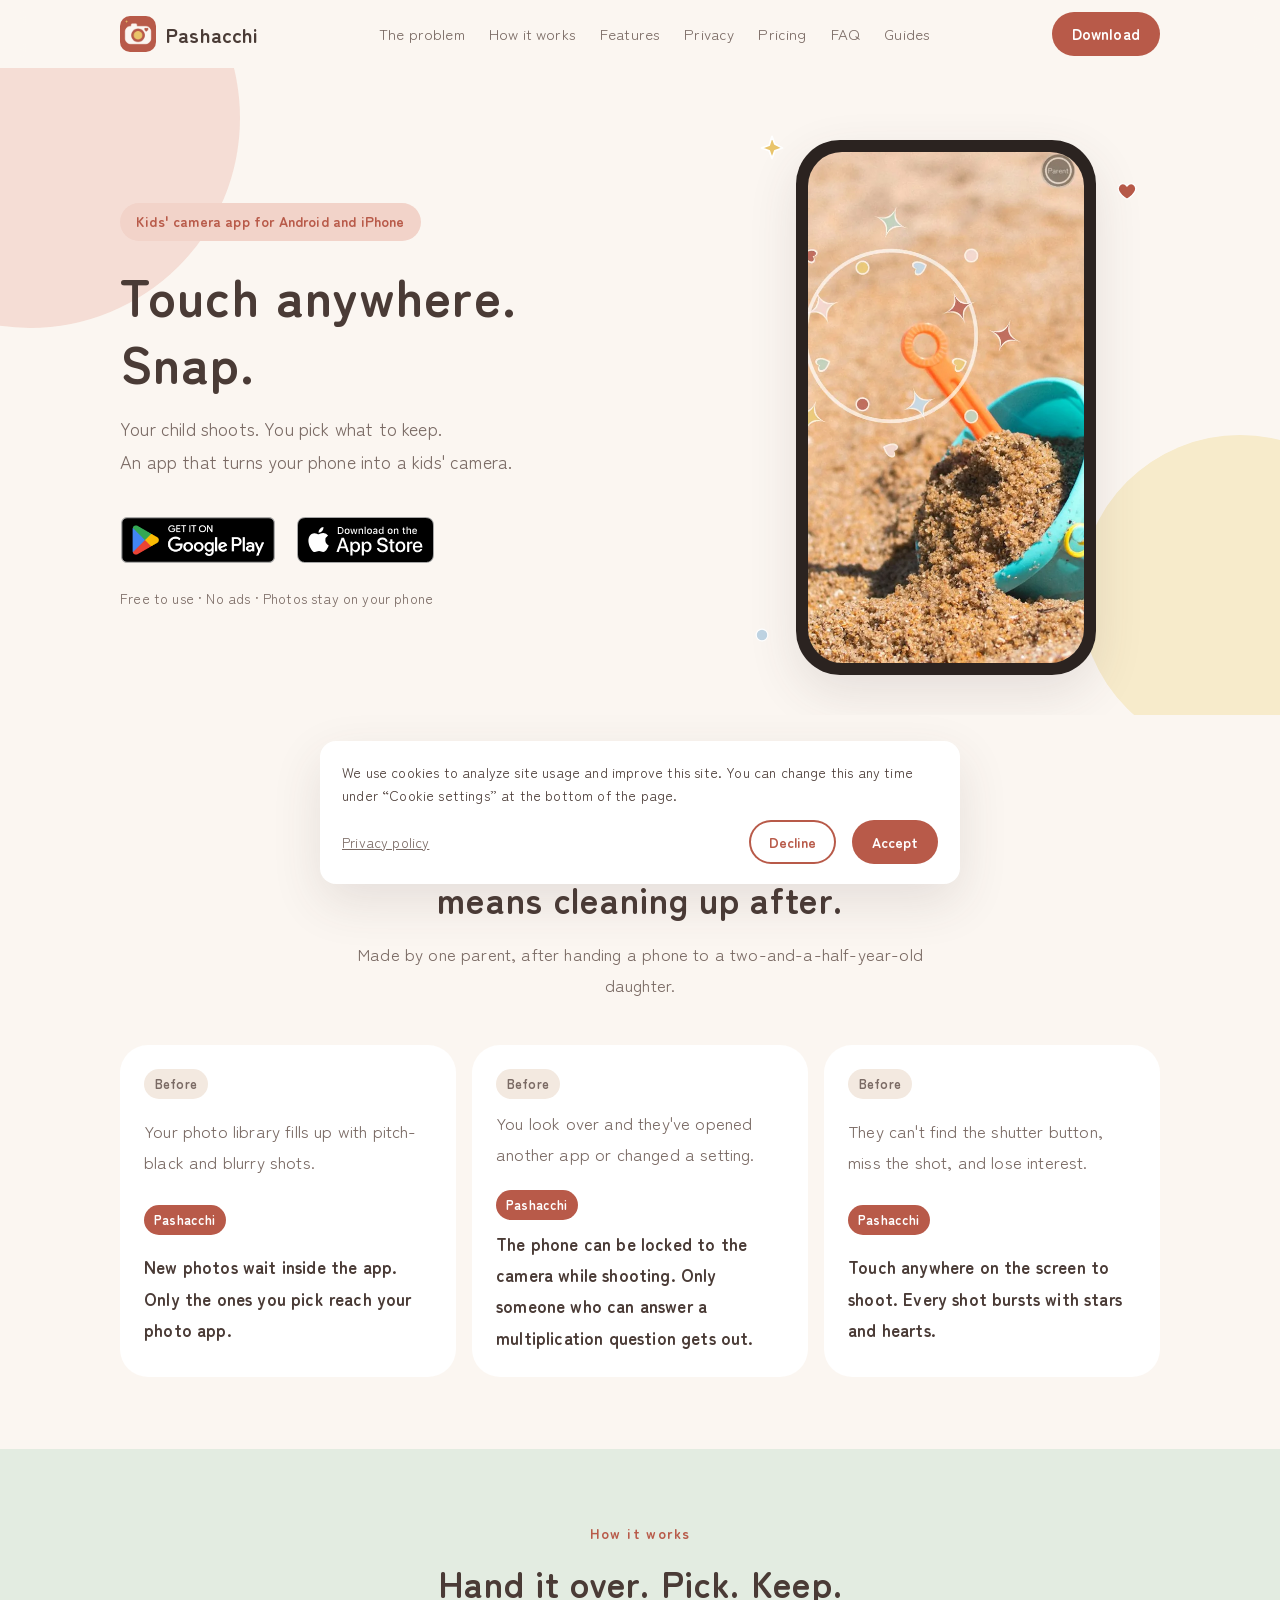
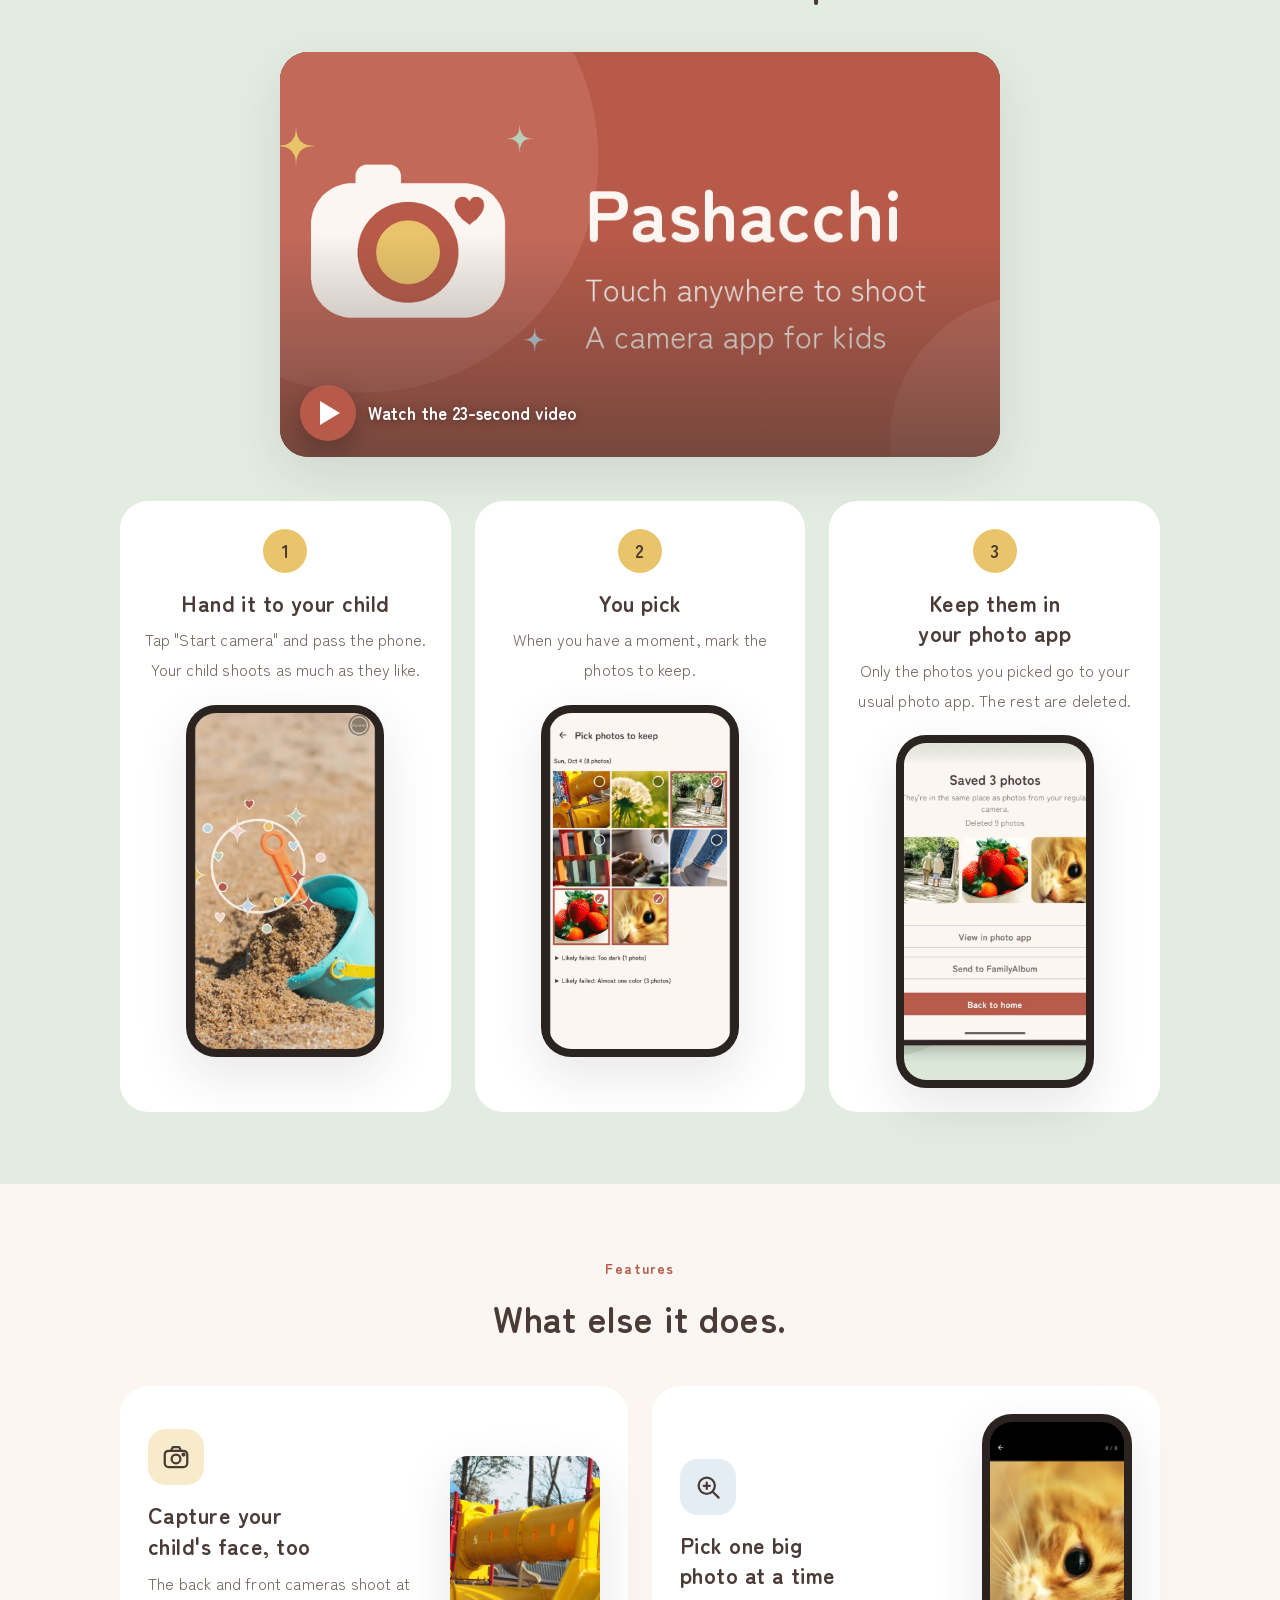
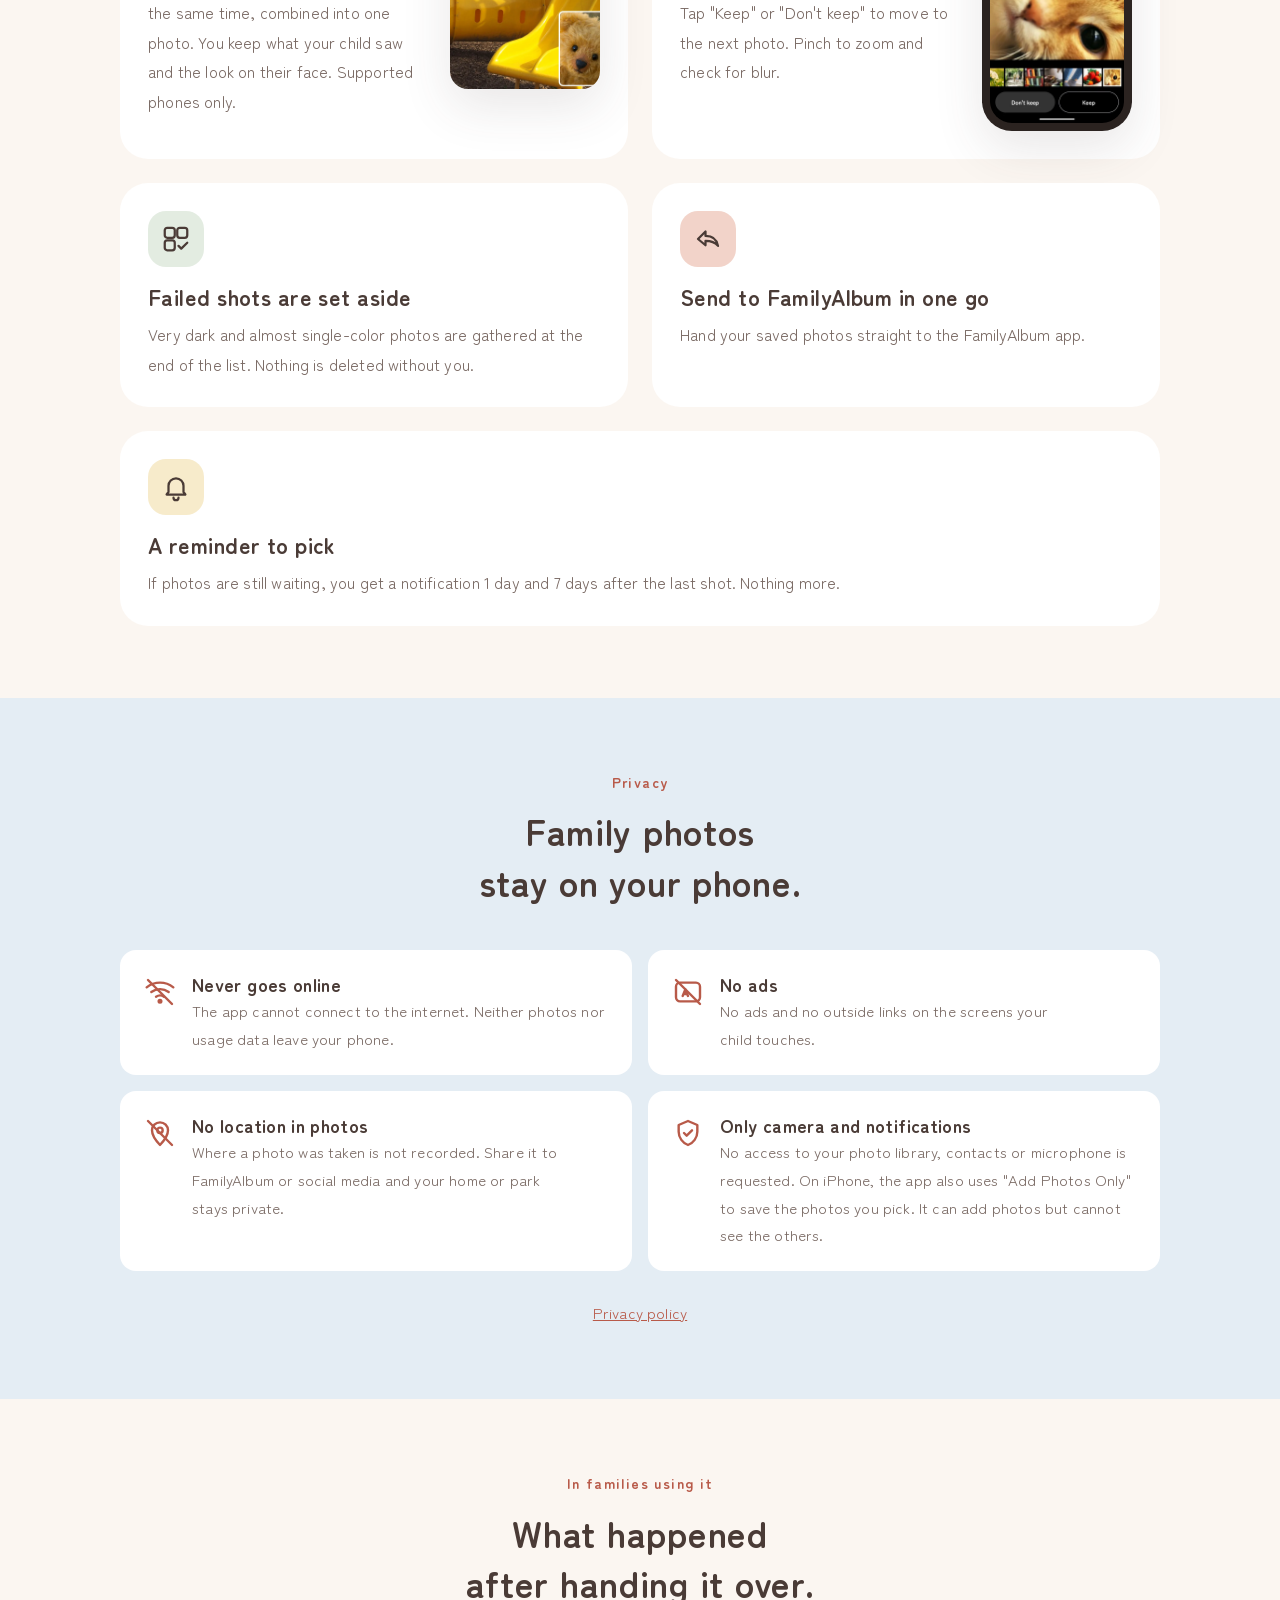
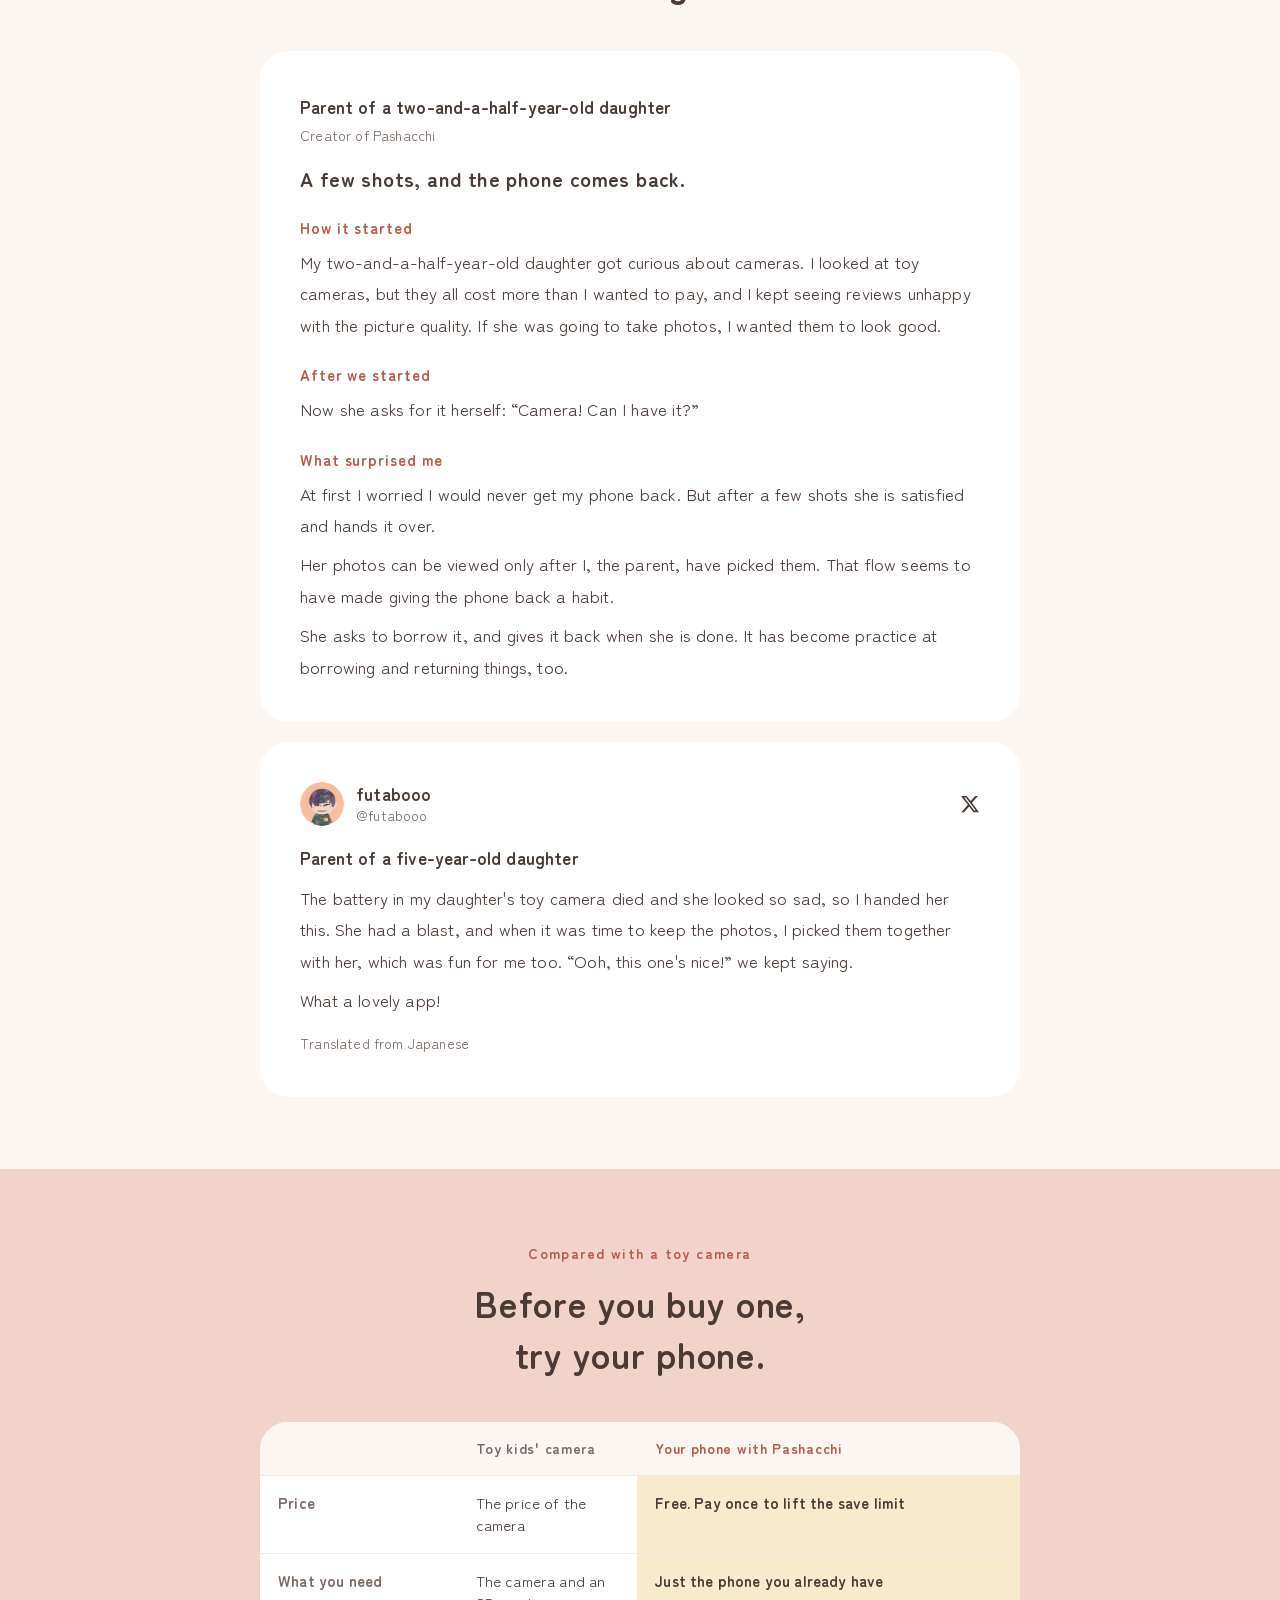
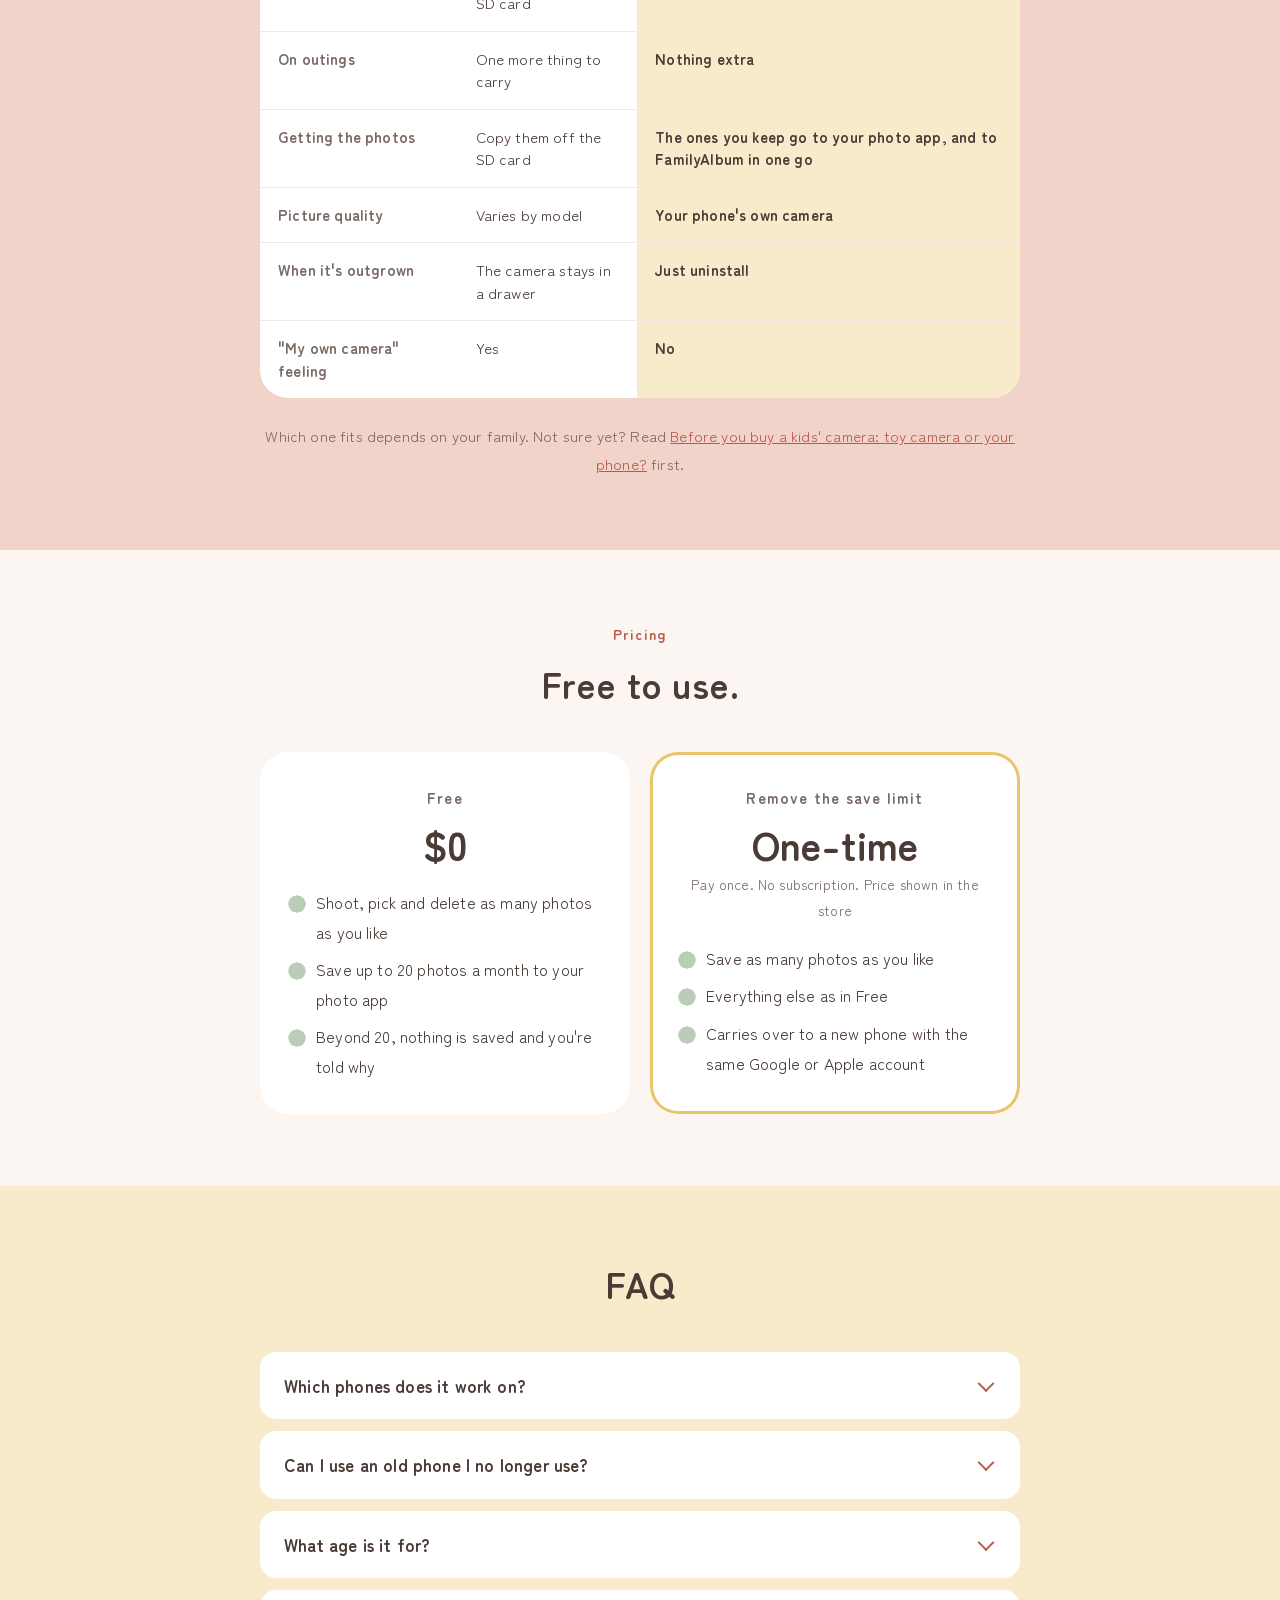
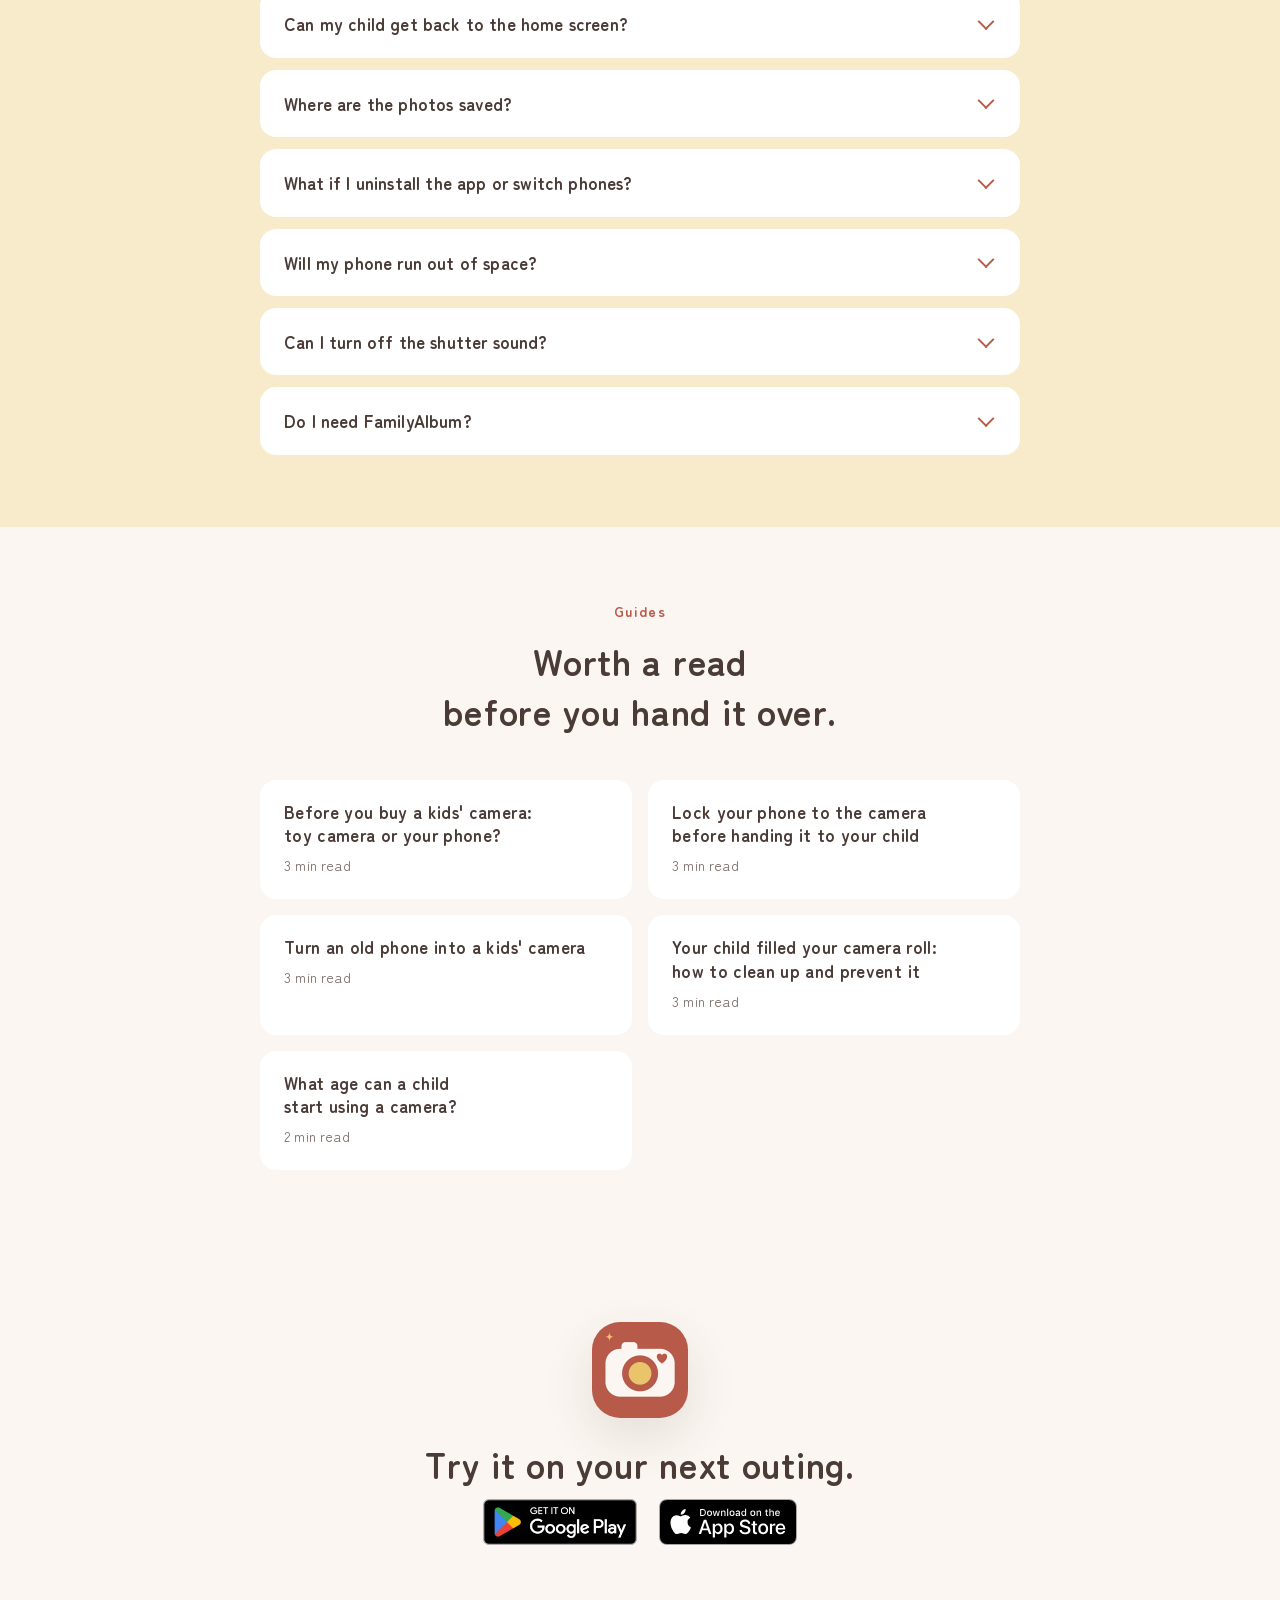
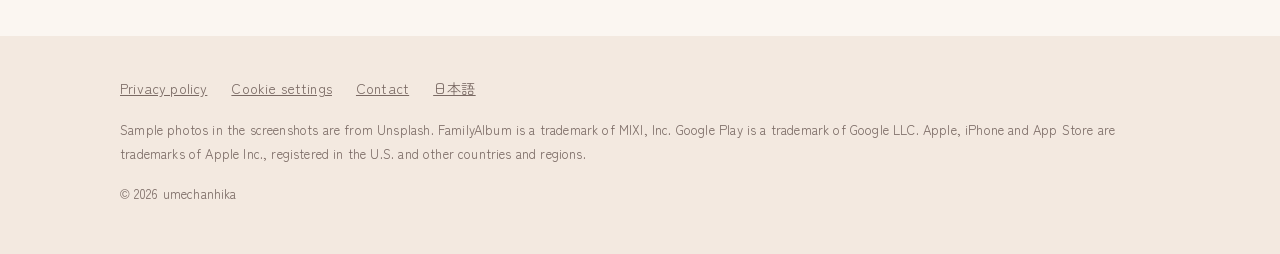
==== commit 4c3c284d: "site: pashacchi 9d10fc9312f9 の site/ を写す" ====
--- a/index.html
+++ b/index.html
@@ -154,9 +154,9 @@
     "name": "Pashacchi in 23 seconds",
     "description": "Your child touches anywhere on the screen to shoot, and you pick which photos to keep. A 23-second look at Pashacchi, a kids' camera app. The screens shown are from the Android version.",
     "thumbnailUrl": "https://pashacchi.com/assets/ogp-en.png",
-    "uploadDate": "2026-10-04T00:00:00+09:00",
+    "uploadDate": "2026-11-17T00:00:00+09:00",
     "duration": "PT23S",
-    "embedUrl": "https://www.youtube-nocookie.com/embed/1rXuS_nzAtQ",
+    "embedUrl": "https://www.youtube-nocookie.com/embed/lQlp-GtzjRI",
     "inLanguage": "en"
   }
 ]
@@ -293,7 +293,7 @@
           <span class="section__label">How it works</span>
           <h2>Hand it over. Pick. Keep.</h2>
         </div>
-        <figure class="video" data-youtube="1rXuS_nzAtQ" data-title="Pashacchi in 23 seconds">
+        <figure class="video" data-youtube="lQlp-GtzjRI" data-title="Pashacchi in 23 seconds">
           <img src="assets/ogp-en.png" alt="" width="1024" height="500" loading="lazy">
           <button type="button" aria-label="Play the 23-second video">
             <span class="video__cta"><span class="video__icon" aria-hidden="true"></span><span>Watch the 23-second video</span></span>
@@ -337,7 +337,7 @@
               <h3>Capture your child's face, too</h3>
               <p>The back and front cameras shoot at the same time, combined into one photo. You keep what your child saw and the look on their face. Supported phones only.</p>
             </div>
-            <img src="assets/en/screen-02.webp" alt="A photo of a yellow slide with the child's face shown small in the bottom-right corner" width="704" height="1092" loading="lazy">
+            <img src="assets/en/screen-02.webp" alt="A photo of a yellow slide, with a teddy bear's face from the front camera shown small in the bottom-right corner" width="704" height="1092" loading="lazy">
           </li>
           <li class="feature feature--sky">
             <div>
--- a/fonts.css
+++ b/fonts.css
@@ -14,7 +14,7 @@
   font-weight: 400;
   font-display: swap;
   src: url("assets/fonts/zen-maru-gothic-400-ja.woff2") format("woff2");
-  unicode-range: U+2192, U+3000, U+300C-300D, U+301C, U+3042, U+3044, U+3046, U+3048, U+304A-304B, U+304D-3055, U+3058, U+305A-305B, U+305D-305F, U+3061, U+3063-3065, U+3068-3069, U+306B, U+306D, U+3070-3073, U+3076, U+3079, U+307B-307C, U+307E-3080, U+3082-3084, U+3087-3088, U+308A, U+308C-308D, U+308F, U+3092, U+30A1-30A4, U+30A7, U+30A9-30AE, U+30B0-30B1, U+30B3-30B5, U+30B7, U+30B9-30BB, U+30BD, U+30BF-30C1, U+30C3, U+30C6-30CB, U+30CD, U+30CF-30D5, U+30D7-30D9, U+30DB-30E3, U+30E5-30E7, U+30EB-30ED, U+30FB, U+4E08-4E0B, U+4E0D, U+4E21, U+4E26, U+4E2D, U+4E38, U+4E86, U+4E88, U+4E8B, U+4EBA, U+4ECB, U+4ED5-4ED6, U+4ED8, U+4EE3, U+4F1A, U+4F1D, U+4F3C, U+4F4D-4F4E, U+4F53, U+4F55, U+4F59, U+4F5C, U+4F7F, U+4F8B, U+4FDD, U+4FE1, U+500B, U+501F, U+5024, U+5074, U+50CD, U+50CF, U+512A, U+5143, U+5145, U+5148, U+5165, U+5168, U+516C, U+5171, U+5177, U+5185-5186, U+518D, U+5192, U+5199, U+51E6, U+51FA, U+5206, U+5217, U+5224-5225, U+5229, U+5236, U+524A, U+524D, U+529B, U+52A0, U+52B9, U+52D5, U+52DD, U+5316, U+534A, U+5370, U+53CE, U+53D6-53D7, U+53E3-53E4, U+53EF-53F0, U+53F3, U+5404, U+5408, U+540C-540D, U+5411, U+542B, U+544A, U+5473, U+547C, U+5546, U+5584, U+559C, U+56DE, U+56F0, U+56FA, U+56FD, U+570F, U+5712, U+5730, U+57CB, U+57DF, U+57FA, U+5831, U+5834, U+5897, U+58CA, U+58F0, U+58F2, U+5909, U+5916, U+5927, U+592B, U+592E, U+5931, U+5947, U+596A, U+597D, U+59CB, U+5A18, U+5B50, U+5B57-5B58, U+5B64, U+5B85, U+5B88-5B89, U+5B9A, U+5B9F, U+5BB6, U+5BB9, U+5BC4, U+5BFE, U+5C02, U+5C0F, U+5C11, U+5C3E, U+5C40, U+5C4A, U+5C64, U+5DE5-5DE6, U+5DEE, U+5E2F, U+5E45, U+5E74, U+5E83, U+5E8A, U+5EA7, U+5EAD, U+5F0F, U+5F15, U+5F31, U+5F37, U+5F3E, U+5F53, U+5F62, U+5F71, U+5F93, U+5F97, U+5FC3, U+5FC5, U+5FD8, U+5FDC, U+6027, U+60A9, U+60B2, U+60C5, U+610F, U+611F, U+6163, U+623B, U+6240, U+624B, U+6253, U+6255, U+6271, U+6295, U+6298, U+629C, U+629E, U+62BC, U+62E1, U+6301, U+6307, U+632F, U+63A2, U+63A5, U+63C3, U+63CF-63D0, U+63DB, U+64AE, U+64CD, U+652F, U+6539, U+6557, U+6563, U+6570, U+6574-6575, U+6587, U+6599, U+65B0, U+65B9, U+65CF, U+65E2, U+65E9, U+660E, U+661F, U+6642, U+666E-666F, U+6697, U+66F4, U+66F8, U+6700, U+6708-6709, U+671F, U+672B, U+675F, U+6765, U+6790, U+679A, U+67A0, U+67D4, U+682A, U+6848, U+68DA, U+691C, U+697D, U+69CB, U+6A19, U+6A29-6A2A, U+6A5F, U+6B21, U+6B32, U+6B62-6B63, U+6B73, U+6B8B, U+6BB5, U+6BCE, U+6BD4, U+6C0F, U+6C17, U+6C34, U+6C42, U+6C60, U+6C7A, U+6CC1, U+6CD5, U+6D41, U+6D6E, U+6D88, U+6DF1, U+6DFB, U+6E08, U+6E1B, U+6E21, U+6E2C, U+6E80, U+6E9C, U+6ED1, U+6F14, U+6FE1, U+70B9, U+7121, U+7136, U+7247-7248, U+7269, U+7279, U+72B6, U+72ED, U+732B, U+7372, U+73FE, U+7406, U+751F, U+7528, U+7531, U+753B, U+7559, U+7573, U+767A-767B, U+767D, U+7684, U+76EE, U+76F4, U+7701, U+771F, U+7740, U+77E5, U+77ED, U+7802, U+78BA, U+793A, U+793E, U+79C1, U+79D2, U+79FB, U+7A0E, U+7A2E, U+7A3F, U+7A7A, U+7ACB, U+7AEF, U+7B49, U+7B54, U+7B56, U+7B97, U+7BA1, U+7BB1, U+7BC0, U+7C73, U+7D04, U+7D0B, U+7D1A, U+7D20, U+7D22, U+7D39, U+7D42, U+7D44, U+7D50, U+7D61, U+7D99-7D9A, U+7DD2, U+7DE0, U+7DF4, U+7E01, U+7E70, U+7F6E, U+7FA9, U+7FD2, U+8003, U+8005, U+80CC, U+80FD, U+81EA, U+8208, U+822C, U+8272, U+829D, U+82F1, U+8377, U+843D, U+884C, U+8868, U+88C5, U+8981, U+8986, U+898B, U+898F, U+89A7, U+89AA, U+89E3, U+89E6, U+8A08, U+8A2D, U+8A31, U+8A66, U+8A70-8A71, U+8A8D, U+8AAD, U+8AB0, U+8AB2, U+8ABF, U+8AC7, U+8B58, U+8B77, U+8C61, U+8CB7-8CB8, U+8CEA, U+8CFC, U+8D77, U+8D85, U+8DB3, U+8EAB, U+8F03, U+8F09, U+8F2A, U+8FBA, U+8FBC, U+8FD1, U+8FD4, U+8FF7, U+8FFD, U+9001, U+9006, U+9014, U+901A, U+9023, U+9032, U+9045, U+9053, U+9055, U+9077, U+907F, U+90E8, U+914D, U+91CF, U+91D1, U+9332, U+9577, U+9589, U+958B, U+9593, U+95A2, U+95B2, U+9632, U+9650, U+9664, U+968E, U+9694, U+969B, U+96A0, U+96A3, U+96C6, U+96E2, U+96FB, U+9762, U+97F3, U+9805-9806, U+9810, U+982D, U+984D, U+9854, U+985E, U+98FD, U+9996, U+9A13, U+9AD8, U+9CF4, U+9EC4, U+9F62, U+FF01, U+FF08-FF09, U+FF1A, U+FF1F, U+FF5C;
+  unicode-range: U+2192, U+3000, U+300C-300D, U+301C, U+3042, U+3044, U+3046, U+3048, U+304A-304B, U+304D-3055, U+3058, U+305A-305B, U+305D-305F, U+3061, U+3063-3065, U+3068-3069, U+306B-306D, U+3070-3073, U+3076, U+3079, U+307B-307C, U+307E-3080, U+3082-3084, U+3087-3088, U+308A, U+308C-308D, U+308F, U+3092, U+30A1-30A4, U+30A7, U+30A9-30AE, U+30B0-30B1, U+30B3-30B5, U+30B7, U+30B9-30BB, U+30BD, U+30BF-30C1, U+30C3, U+30C6-30CB, U+30CD, U+30CF-30D5, U+30D7-30D9, U+30DB-30E3, U+30E5-30E7, U+30EB-30ED, U+30FB, U+4E08-4E0B, U+4E0D, U+4E21, U+4E26, U+4E2D, U+4E38, U+4E86, U+4E88, U+4E8B, U+4EBA, U+4ECB, U+4ED5-4ED6, U+4ED8, U+4EE3, U+4F1A, U+4F1D, U+4F3C, U+4F4D-4F4E, U+4F53, U+4F55, U+4F59, U+4F5C, U+4F7F, U+4F8B, U+4FDD, U+4FE1, U+500B, U+501F, U+5024, U+5074, U+50CD, U+50CF, U+512A, U+5143, U+5145, U+5148, U+5165, U+5168, U+516C, U+5171, U+5177, U+5185-5186, U+518D, U+5192, U+5199, U+51E6, U+51FA, U+5206, U+5217, U+5224-5225, U+5229, U+5236, U+524A, U+524D, U+529B, U+52A0, U+52B9, U+52D5, U+52DD, U+5316, U+534A, U+5370, U+53CE, U+53D6-53D7, U+53E3-53E4, U+53EF-53F0, U+53F3, U+5404, U+5408, U+540C-540D, U+5411, U+542B, U+544A, U+5473, U+547C, U+5546, U+5584, U+559C, U+56DE, U+56F0, U+56FA, U+56FD, U+570F, U+5712, U+5730, U+57CB, U+57DF, U+57FA, U+5831, U+5834, U+5897, U+58CA, U+58F0, U+58F2, U+5909, U+5916, U+5927, U+592B, U+592E, U+5931, U+5947, U+596A, U+597D, U+59CB, U+5A18, U+5B50, U+5B57-5B58, U+5B64, U+5B85, U+5B88-5B89, U+5B9A, U+5B9F, U+5BB6, U+5BB9, U+5BC4, U+5BFE, U+5C02, U+5C0F, U+5C11, U+5C3E, U+5C40, U+5C4A, U+5C64, U+5DE5-5DE6, U+5DEE, U+5E2F, U+5E45, U+5E74, U+5E83, U+5E8A, U+5EA7, U+5EAD, U+5F0F, U+5F15, U+5F31, U+5F37, U+5F3E, U+5F53, U+5F62, U+5F71, U+5F93, U+5F97, U+5FC3, U+5FC5, U+5FD8, U+5FDC, U+6027, U+60A9, U+60B2, U+60C5, U+610F, U+611F, U+6163, U+623B, U+6240, U+624B, U+6253, U+6255, U+6271, U+6295, U+6298, U+629C, U+629E, U+62BC, U+62E1, U+6301, U+6307, U+632F, U+63A2, U+63A5, U+63C3, U+63CF-63D0, U+63DB, U+64AE, U+64CD, U+652F, U+6539, U+6557, U+6563, U+6570, U+6574-6575, U+6587, U+6599, U+65B0, U+65B9, U+65CF, U+65E2, U+65E9, U+660E, U+661F, U+6642, U+666E-666F, U+6697, U+66F4, U+66F8, U+6700, U+6708-6709, U+671F, U+672B, U+675F, U+6765, U+6790, U+679A, U+67A0, U+67D4, U+682A, U+6848, U+68DA, U+691C, U+697D, U+69CB, U+6A19, U+6A29-6A2A, U+6A5F, U+6B21, U+6B32, U+6B62-6B63, U+6B73, U+6B8B, U+6BB5, U+6BCE, U+6BD4, U+6C0F, U+6C17, U+6C34, U+6C42, U+6C60, U+6C7A, U+6CC1, U+6CD5, U+6D41, U+6D6E, U+6D88, U+6DF1, U+6DFB, U+6E08, U+6E1B, U+6E21, U+6E2C, U+6E80, U+6E9C, U+6ED1, U+6F14, U+6FE1, U+70B9, U+7121, U+7136, U+7247-7248, U+7269, U+7279, U+72B6, U+72ED, U+732B, U+7372, U+73FE, U+7406, U+751F, U+7528, U+7531, U+753B, U+7559, U+7573, U+767A-767B, U+767D, U+7684, U+76EE, U+76F4, U+7701, U+771F, U+7740, U+77E5, U+77ED, U+7802, U+78BA, U+793A, U+793E, U+79C1, U+79D2, U+79FB, U+7A0E, U+7A2E, U+7A3F, U+7A7A, U+7ACB, U+7AEF, U+7B49, U+7B54, U+7B56, U+7B97, U+7BA1, U+7BB1, U+7BC0, U+7C73, U+7D04, U+7D0B, U+7D1A, U+7D20, U+7D22, U+7D39, U+7D42, U+7D44, U+7D50, U+7D61, U+7D99-7D9A, U+7DD2, U+7DE0, U+7DF4, U+7E01, U+7E70, U+7F6E, U+7FA9, U+7FD2, U+8003, U+8005, U+80CC, U+80FD, U+81EA, U+8208, U+822C, U+8272, U+829D, U+82F1, U+8377, U+843D, U+884C, U+8868, U+88C5, U+8981, U+8986, U+898B, U+898F, U+89A7, U+89AA, U+89E3, U+89E6, U+8A08, U+8A2D, U+8A31, U+8A66, U+8A70-8A71, U+8A8D, U+8AAD, U+8AB0, U+8AB2, U+8ABF, U+8AC7, U+8B58, U+8B77, U+8C61, U+8CB7-8CB8, U+8CEA, U+8CFC, U+8D77, U+8D85, U+8DB3, U+8EAB, U+8F03, U+8F09, U+8F2A, U+8FBA, U+8FBC, U+8FD1, U+8FD4, U+8FF7, U+8FFD, U+9001, U+9006, U+9014, U+901A, U+9023, U+9032, U+9045, U+9053, U+9055, U+9077, U+907F, U+90E8, U+914D, U+91CF, U+91D1, U+9332, U+9577, U+9589, U+958B, U+9593, U+95A2, U+95B2, U+9632, U+9650, U+9664, U+968E, U+9694, U+969B, U+96A0, U+96A3, U+96C6, U+96E2, U+96FB, U+9762, U+97F3, U+9805-9806, U+9810, U+982D, U+984D, U+9854, U+985E, U+98FD, U+9996, U+9A13, U+9AD8, U+9CF4, U+9EC4, U+9F62, U+FF01, U+FF08-FF09, U+FF1A, U+FF1F, U+FF5C;
 }
 @font-face {
   font-family: "Zen Maru Gothic";
@@ -30,5 +30,5 @@
   font-weight: 700;
   font-display: swap;
   src: url("assets/fonts/zen-maru-gothic-700-ja.woff2") format("woff2");
-  unicode-range: U+2192, U+3000, U+300C-300D, U+301C, U+3042, U+3044, U+3046, U+3048, U+304A-304B, U+304D-3055, U+3058, U+305A-305B, U+305D-305F, U+3061, U+3063-3065, U+3068-3069, U+306B, U+306D, U+3070-3073, U+3076, U+3079, U+307B-307C, U+307E-3080, U+3082-3084, U+3087-3088, U+308A, U+308C-308D, U+308F, U+3092, U+30A1-30A4, U+30A7, U+30A9-30AE, U+30B0-30B1, U+30B3-30B5, U+30B7, U+30B9-30BB, U+30BD, U+30BF-30C1, U+30C3, U+30C6-30CB, U+30CD, U+30CF-30D5, U+30D7-30D9, U+30DB-30E3, U+30E5-30E7, U+30EB-30ED, U+30FB, U+4E08-4E0B, U+4E0D, U+4E21, U+4E26, U+4E2D, U+4E38, U+4E86, U+4E88, U+4E8B, U+4EBA, U+4ECB, U+4ED5-4ED6, U+4ED8, U+4EE3, U+4F1A, U+4F1D, U+4F3C, U+4F4D-4F4E, U+4F53, U+4F55, U+4F59, U+4F5C, U+4F7F, U+4F8B, U+4FDD, U+4FE1, U+500B, U+501F, U+5024, U+5074, U+50CD, U+50CF, U+512A, U+5143, U+5145, U+5148, U+5165, U+5168, U+516C, U+5171, U+5177, U+5185-5186, U+518D, U+5192, U+5199, U+51E6, U+51FA, U+5206, U+5217, U+5224-5225, U+5229, U+5236, U+524A, U+524D, U+529B, U+52A0, U+52B9, U+52D5, U+52DD, U+5316, U+534A, U+5370, U+53CE, U+53D6-53D7, U+53E3-53E4, U+53EF-53F0, U+53F3, U+5404, U+5408, U+540C-540D, U+5411, U+542B, U+544A, U+5473, U+547C, U+5546, U+5584, U+559C, U+56DE, U+56F0, U+56FA, U+56FD, U+570F, U+5712, U+5730, U+57CB, U+57DF, U+57FA, U+5831, U+5834, U+5897, U+58CA, U+58F0, U+58F2, U+5909, U+5916, U+5927, U+592B, U+592E, U+5931, U+5947, U+596A, U+597D, U+59CB, U+5A18, U+5B50, U+5B57-5B58, U+5B64, U+5B85, U+5B88-5B89, U+5B9A, U+5B9F, U+5BB6, U+5BB9, U+5BC4, U+5BFE, U+5C02, U+5C0F, U+5C11, U+5C3E, U+5C40, U+5C4A, U+5C64, U+5DE5-5DE6, U+5DEE, U+5E2F, U+5E45, U+5E74, U+5E83, U+5E8A, U+5EA7, U+5EAD, U+5F0F, U+5F15, U+5F31, U+5F37, U+5F3E, U+5F53, U+5F62, U+5F71, U+5F93, U+5F97, U+5FC3, U+5FC5, U+5FD8, U+5FDC, U+6027, U+60A9, U+60B2, U+60C5, U+610F, U+611F, U+6163, U+623B, U+6240, U+624B, U+6253, U+6255, U+6271, U+6295, U+6298, U+629C, U+629E, U+62BC, U+62E1, U+6301, U+6307, U+632F, U+63A2, U+63A5, U+63C3, U+63CF-63D0, U+63DB, U+64AE, U+64CD, U+652F, U+6539, U+6557, U+6563, U+6570, U+6574-6575, U+6587, U+6599, U+65B0, U+65B9, U+65CF, U+65E2, U+65E9, U+660E, U+661F, U+6642, U+666E-666F, U+6697, U+66F4, U+66F8, U+6700, U+6708-6709, U+671F, U+672B, U+675F, U+6765, U+6790, U+679A, U+67A0, U+67D4, U+682A, U+6848, U+68DA, U+691C, U+697D, U+69CB, U+6A19, U+6A29-6A2A, U+6A5F, U+6B21, U+6B32, U+6B62-6B63, U+6B73, U+6B8B, U+6BB5, U+6BCE, U+6BD4, U+6C0F, U+6C17, U+6C34, U+6C42, U+6C60, U+6C7A, U+6CC1, U+6CD5, U+6D41, U+6D6E, U+6D88, U+6DF1, U+6DFB, U+6E08, U+6E1B, U+6E21, U+6E2C, U+6E80, U+6E9C, U+6ED1, U+6F14, U+6FE1, U+70B9, U+7121, U+7136, U+7247-7248, U+7269, U+7279, U+72B6, U+72ED, U+732B, U+7372, U+73FE, U+7406, U+751F, U+7528, U+7531, U+753B, U+7559, U+7573, U+767A-767B, U+767D, U+7684, U+76EE, U+76F4, U+7701, U+771F, U+7740, U+77E5, U+77ED, U+7802, U+78BA, U+793A, U+793E, U+79C1, U+79D2, U+79FB, U+7A0E, U+7A2E, U+7A3F, U+7A7A, U+7ACB, U+7AEF, U+7B49, U+7B54, U+7B56, U+7B97, U+7BA1, U+7BB1, U+7BC0, U+7C73, U+7D04, U+7D0B, U+7D1A, U+7D20, U+7D22, U+7D39, U+7D42, U+7D44, U+7D50, U+7D61, U+7D99-7D9A, U+7DD2, U+7DE0, U+7DF4, U+7E01, U+7E70, U+7F6E, U+7FA9, U+7FD2, U+8003, U+8005, U+80CC, U+80FD, U+81EA, U+8208, U+822C, U+8272, U+829D, U+82F1, U+8377, U+843D, U+884C, U+8868, U+88C5, U+8981, U+8986, U+898B, U+898F, U+89A7, U+89AA, U+89E3, U+89E6, U+8A08, U+8A2D, U+8A31, U+8A66, U+8A70-8A71, U+8A8D, U+8AAD, U+8AB0, U+8AB2, U+8ABF, U+8AC7, U+8B58, U+8B77, U+8C61, U+8CB7-8CB8, U+8CEA, U+8CFC, U+8D77, U+8D85, U+8DB3, U+8EAB, U+8F03, U+8F09, U+8F2A, U+8FBA, U+8FBC, U+8FD1, U+8FD4, U+8FF7, U+8FFD, U+9001, U+9006, U+9014, U+901A, U+9023, U+9032, U+9045, U+9053, U+9055, U+9077, U+907F, U+90E8, U+914D, U+91CF, U+91D1, U+9332, U+9577, U+9589, U+958B, U+9593, U+95A2, U+95B2, U+9632, U+9650, U+9664, U+968E, U+9694, U+969B, U+96A0, U+96A3, U+96C6, U+96E2, U+96FB, U+9762, U+97F3, U+9805-9806, U+9810, U+982D, U+984D, U+9854, U+985E, U+98FD, U+9996, U+9A13, U+9AD8, U+9CF4, U+9EC4, U+9F62, U+FF01, U+FF08-FF09, U+FF1A, U+FF1F, U+FF5C;
+  unicode-range: U+2192, U+3000, U+300C-300D, U+301C, U+3042, U+3044, U+3046, U+3048, U+304A-304B, U+304D-3055, U+3058, U+305A-305B, U+305D-305F, U+3061, U+3063-3065, U+3068-3069, U+306B-306D, U+3070-3073, U+3076, U+3079, U+307B-307C, U+307E-3080, U+3082-3084, U+3087-3088, U+308A, U+308C-308D, U+308F, U+3092, U+30A1-30A4, U+30A7, U+30A9-30AE, U+30B0-30B1, U+30B3-30B5, U+30B7, U+30B9-30BB, U+30BD, U+30BF-30C1, U+30C3, U+30C6-30CB, U+30CD, U+30CF-30D5, U+30D7-30D9, U+30DB-30E3, U+30E5-30E7, U+30EB-30ED, U+30FB, U+4E08-4E0B, U+4E0D, U+4E21, U+4E26, U+4E2D, U+4E38, U+4E86, U+4E88, U+4E8B, U+4EBA, U+4ECB, U+4ED5-4ED6, U+4ED8, U+4EE3, U+4F1A, U+4F1D, U+4F3C, U+4F4D-4F4E, U+4F53, U+4F55, U+4F59, U+4F5C, U+4F7F, U+4F8B, U+4FDD, U+4FE1, U+500B, U+501F, U+5024, U+5074, U+50CD, U+50CF, U+512A, U+5143, U+5145, U+5148, U+5165, U+5168, U+516C, U+5171, U+5177, U+5185-5186, U+518D, U+5192, U+5199, U+51E6, U+51FA, U+5206, U+5217, U+5224-5225, U+5229, U+5236, U+524A, U+524D, U+529B, U+52A0, U+52B9, U+52D5, U+52DD, U+5316, U+534A, U+5370, U+53CE, U+53D6-53D7, U+53E3-53E4, U+53EF-53F0, U+53F3, U+5404, U+5408, U+540C-540D, U+5411, U+542B, U+544A, U+5473, U+547C, U+5546, U+5584, U+559C, U+56DE, U+56F0, U+56FA, U+56FD, U+570F, U+5712, U+5730, U+57CB, U+57DF, U+57FA, U+5831, U+5834, U+5897, U+58CA, U+58F0, U+58F2, U+5909, U+5916, U+5927, U+592B, U+592E, U+5931, U+5947, U+596A, U+597D, U+59CB, U+5A18, U+5B50, U+5B57-5B58, U+5B64, U+5B85, U+5B88-5B89, U+5B9A, U+5B9F, U+5BB6, U+5BB9, U+5BC4, U+5BFE, U+5C02, U+5C0F, U+5C11, U+5C3E, U+5C40, U+5C4A, U+5C64, U+5DE5-5DE6, U+5DEE, U+5E2F, U+5E45, U+5E74, U+5E83, U+5E8A, U+5EA7, U+5EAD, U+5F0F, U+5F15, U+5F31, U+5F37, U+5F3E, U+5F53, U+5F62, U+5F71, U+5F93, U+5F97, U+5FC3, U+5FC5, U+5FD8, U+5FDC, U+6027, U+60A9, U+60B2, U+60C5, U+610F, U+611F, U+6163, U+623B, U+6240, U+624B, U+6253, U+6255, U+6271, U+6295, U+6298, U+629C, U+629E, U+62BC, U+62E1, U+6301, U+6307, U+632F, U+63A2, U+63A5, U+63C3, U+63CF-63D0, U+63DB, U+64AE, U+64CD, U+652F, U+6539, U+6557, U+6563, U+6570, U+6574-6575, U+6587, U+6599, U+65B0, U+65B9, U+65CF, U+65E2, U+65E9, U+660E, U+661F, U+6642, U+666E-666F, U+6697, U+66F4, U+66F8, U+6700, U+6708-6709, U+671F, U+672B, U+675F, U+6765, U+6790, U+679A, U+67A0, U+67D4, U+682A, U+6848, U+68DA, U+691C, U+697D, U+69CB, U+6A19, U+6A29-6A2A, U+6A5F, U+6B21, U+6B32, U+6B62-6B63, U+6B73, U+6B8B, U+6BB5, U+6BCE, U+6BD4, U+6C0F, U+6C17, U+6C34, U+6C42, U+6C60, U+6C7A, U+6CC1, U+6CD5, U+6D41, U+6D6E, U+6D88, U+6DF1, U+6DFB, U+6E08, U+6E1B, U+6E21, U+6E2C, U+6E80, U+6E9C, U+6ED1, U+6F14, U+6FE1, U+70B9, U+7121, U+7136, U+7247-7248, U+7269, U+7279, U+72B6, U+72ED, U+732B, U+7372, U+73FE, U+7406, U+751F, U+7528, U+7531, U+753B, U+7559, U+7573, U+767A-767B, U+767D, U+7684, U+76EE, U+76F4, U+7701, U+771F, U+7740, U+77E5, U+77ED, U+7802, U+78BA, U+793A, U+793E, U+79C1, U+79D2, U+79FB, U+7A0E, U+7A2E, U+7A3F, U+7A7A, U+7ACB, U+7AEF, U+7B49, U+7B54, U+7B56, U+7B97, U+7BA1, U+7BB1, U+7BC0, U+7C73, U+7D04, U+7D0B, U+7D1A, U+7D20, U+7D22, U+7D39, U+7D42, U+7D44, U+7D50, U+7D61, U+7D99-7D9A, U+7DD2, U+7DE0, U+7DF4, U+7E01, U+7E70, U+7F6E, U+7FA9, U+7FD2, U+8003, U+8005, U+80CC, U+80FD, U+81EA, U+8208, U+822C, U+8272, U+829D, U+82F1, U+8377, U+843D, U+884C, U+8868, U+88C5, U+8981, U+8986, U+898B, U+898F, U+89A7, U+89AA, U+89E3, U+89E6, U+8A08, U+8A2D, U+8A31, U+8A66, U+8A70-8A71, U+8A8D, U+8AAD, U+8AB0, U+8AB2, U+8ABF, U+8AC7, U+8B58, U+8B77, U+8C61, U+8CB7-8CB8, U+8CEA, U+8CFC, U+8D77, U+8D85, U+8DB3, U+8EAB, U+8F03, U+8F09, U+8F2A, U+8FBA, U+8FBC, U+8FD1, U+8FD4, U+8FF7, U+8FFD, U+9001, U+9006, U+9014, U+901A, U+9023, U+9032, U+9045, U+9053, U+9055, U+9077, U+907F, U+90E8, U+914D, U+91CF, U+91D1, U+9332, U+9577, U+9589, U+958B, U+9593, U+95A2, U+95B2, U+9632, U+9650, U+9664, U+968E, U+9694, U+969B, U+96A0, U+96A3, U+96C6, U+96E2, U+96FB, U+9762, U+97F3, U+9805-9806, U+9810, U+982D, U+984D, U+9854, U+985E, U+98FD, U+9996, U+9A13, U+9AD8, U+9CF4, U+9EC4, U+9F62, U+FF01, U+FF08-FF09, U+FF1A, U+FF1F, U+FF5C;
 }
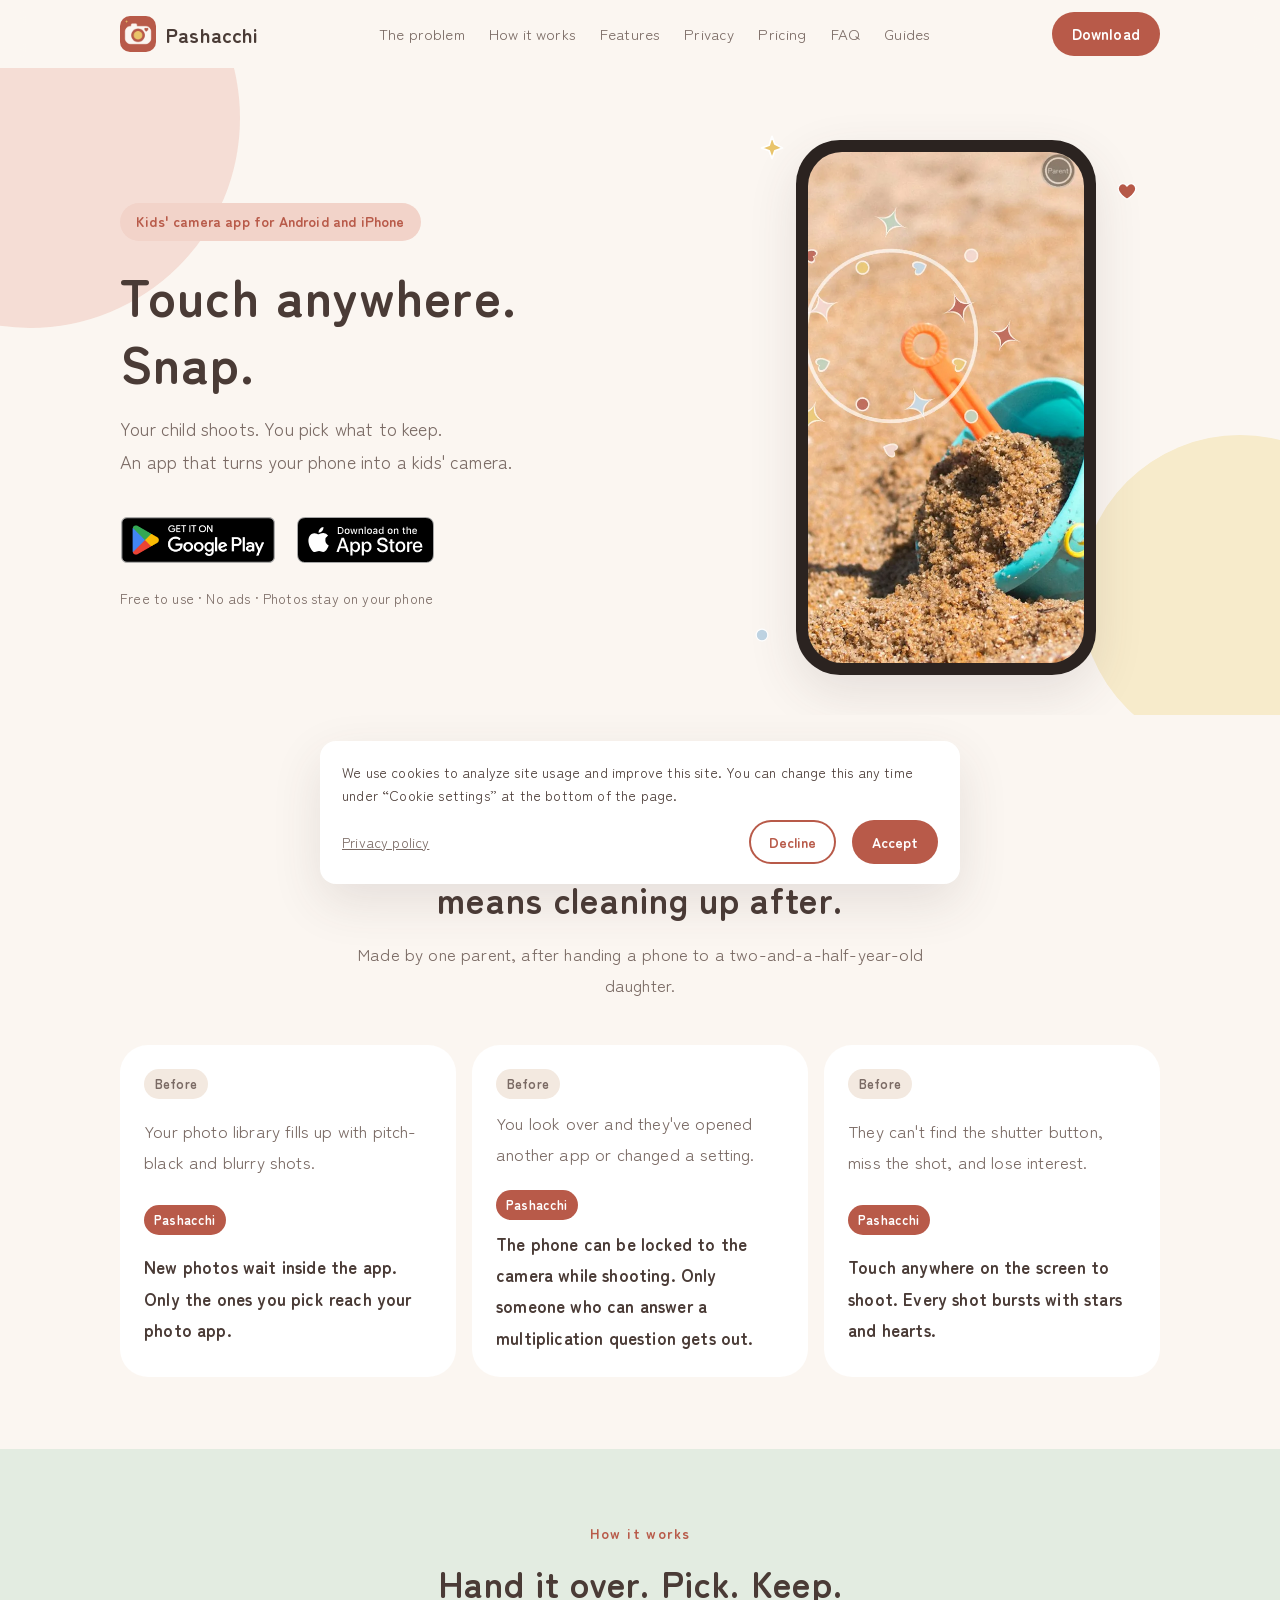
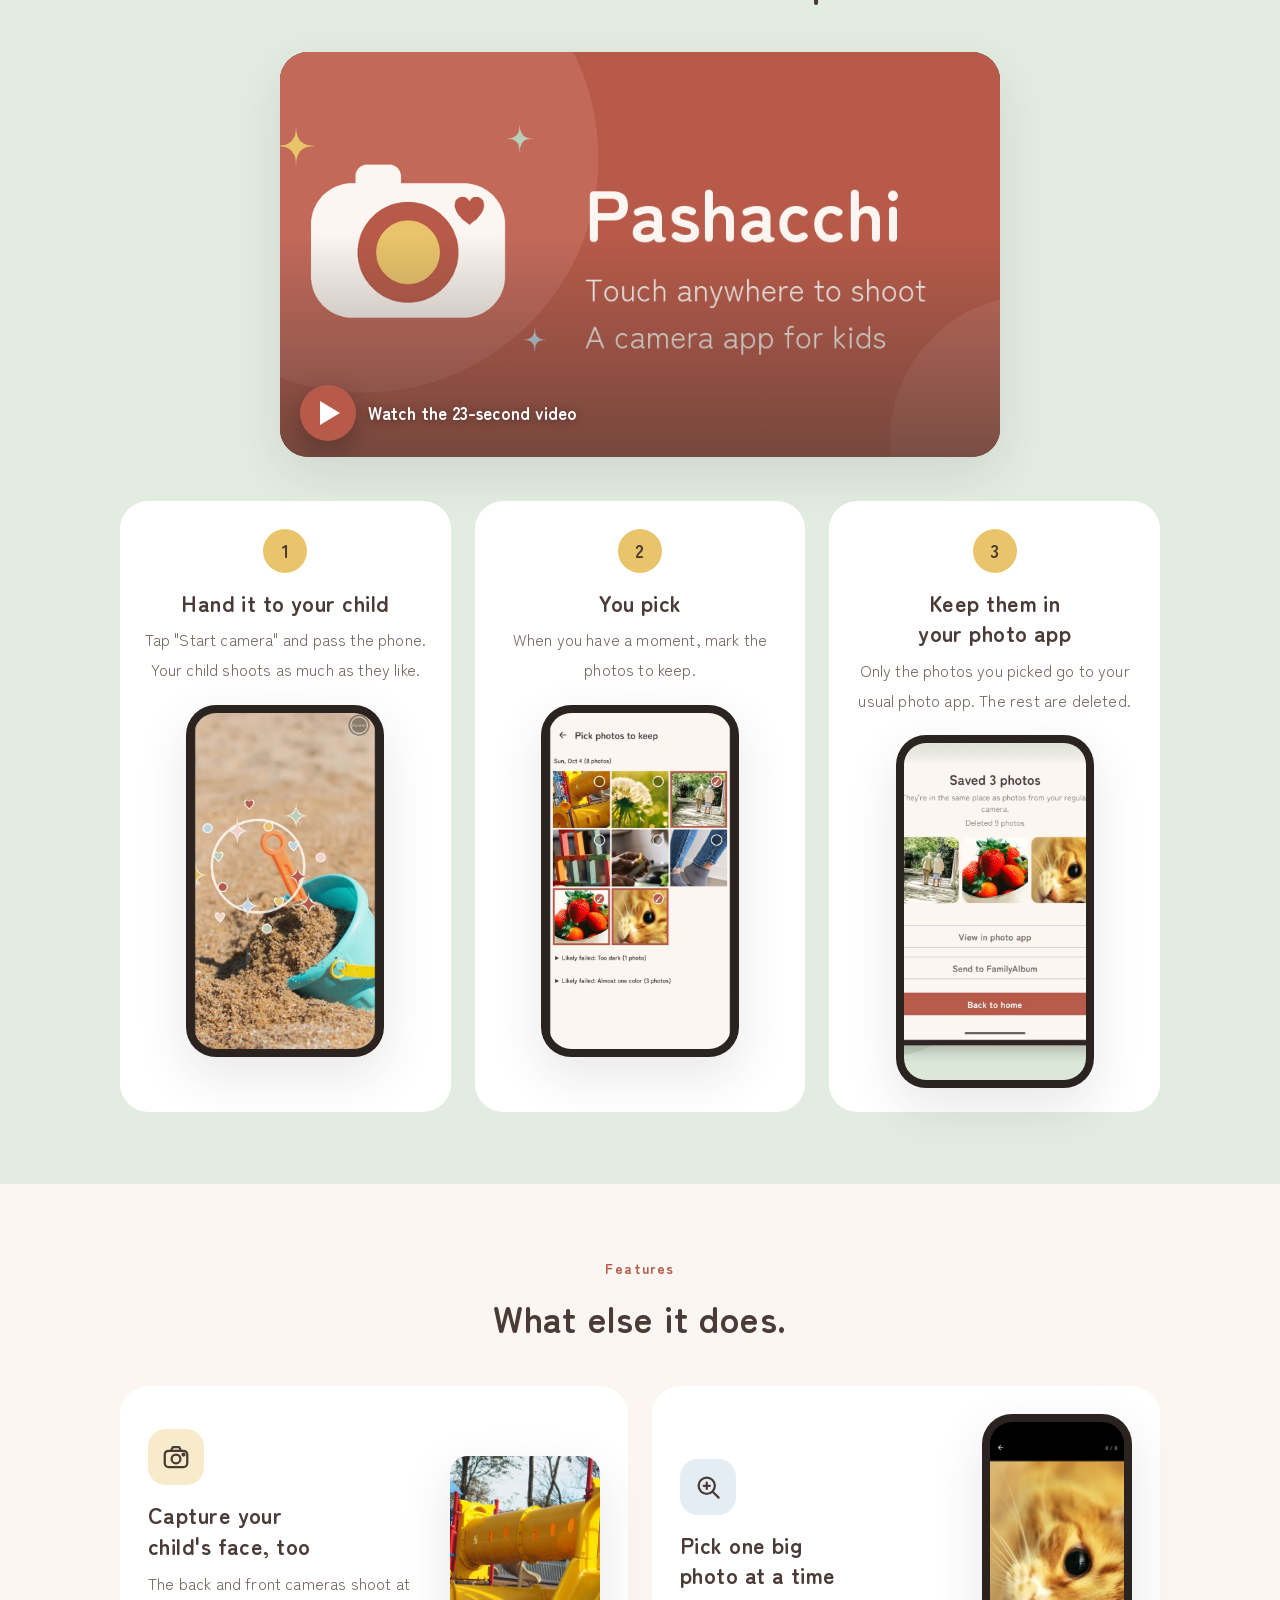
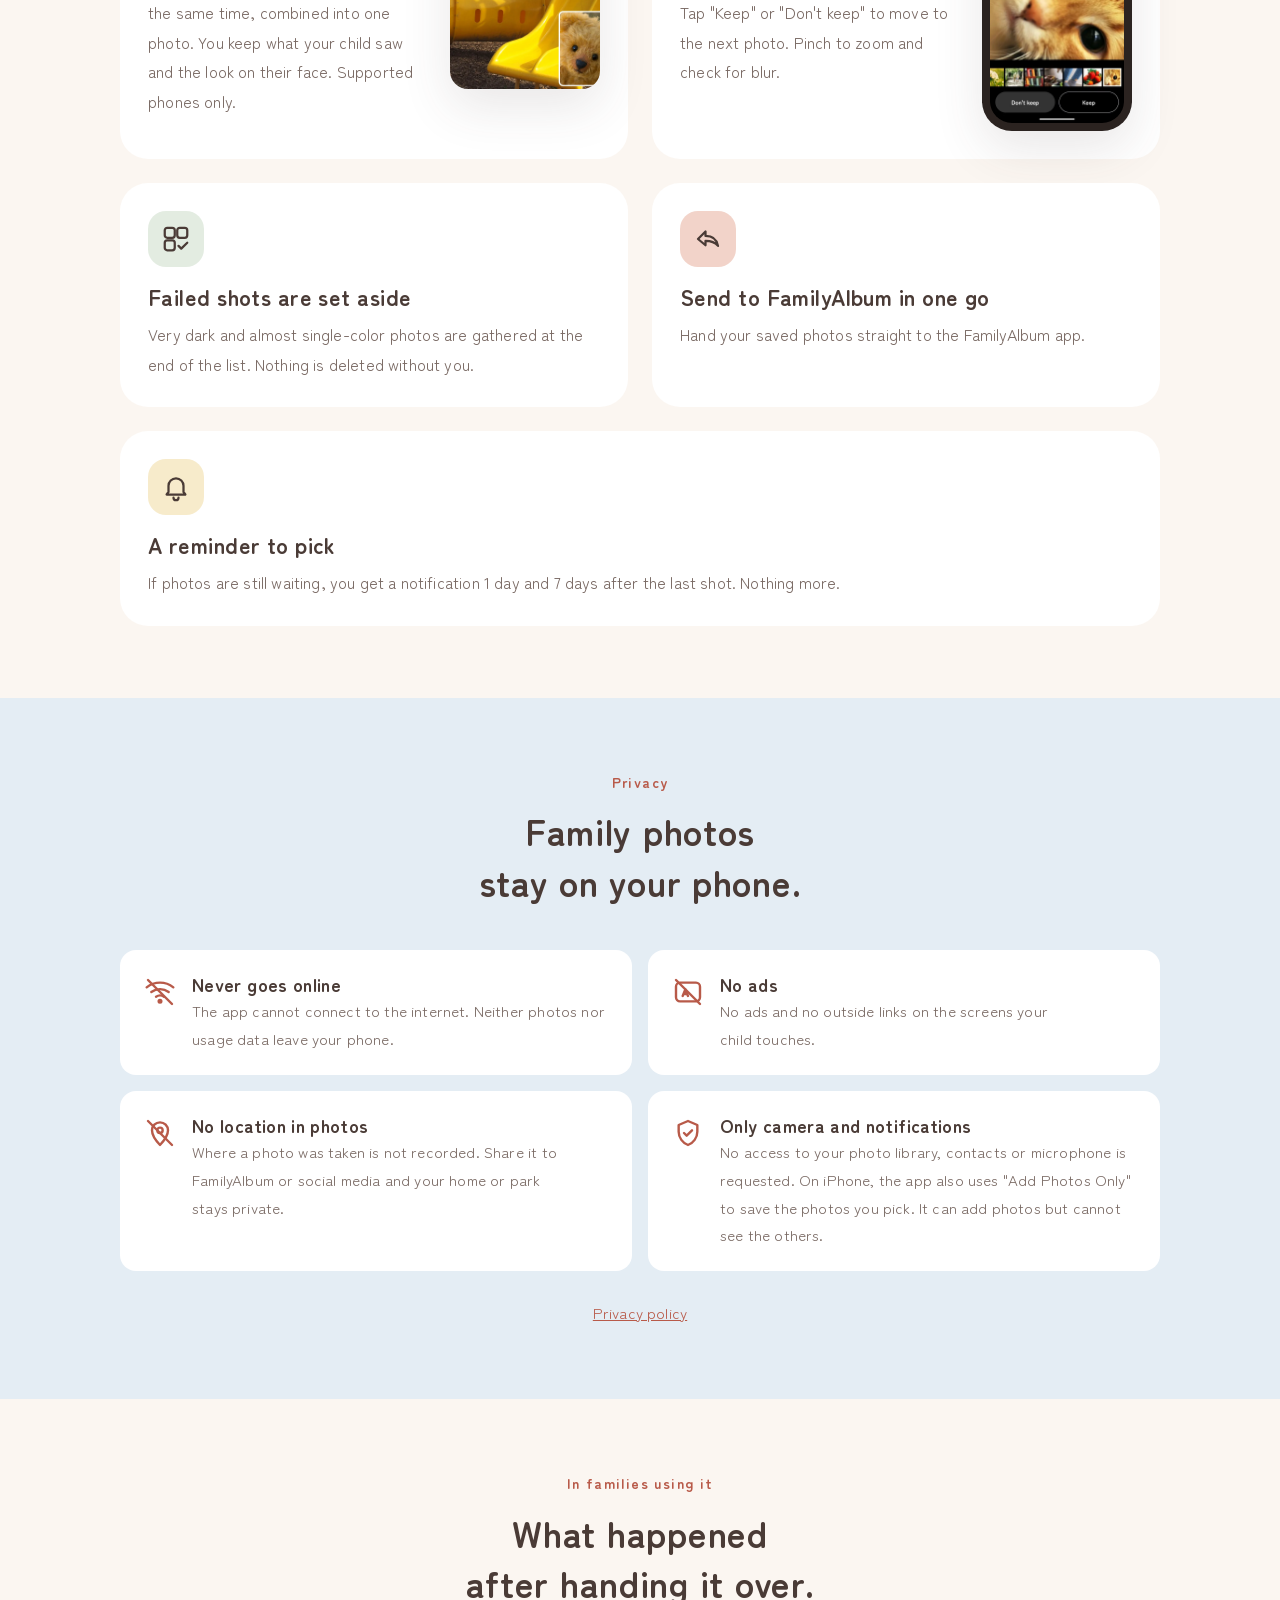
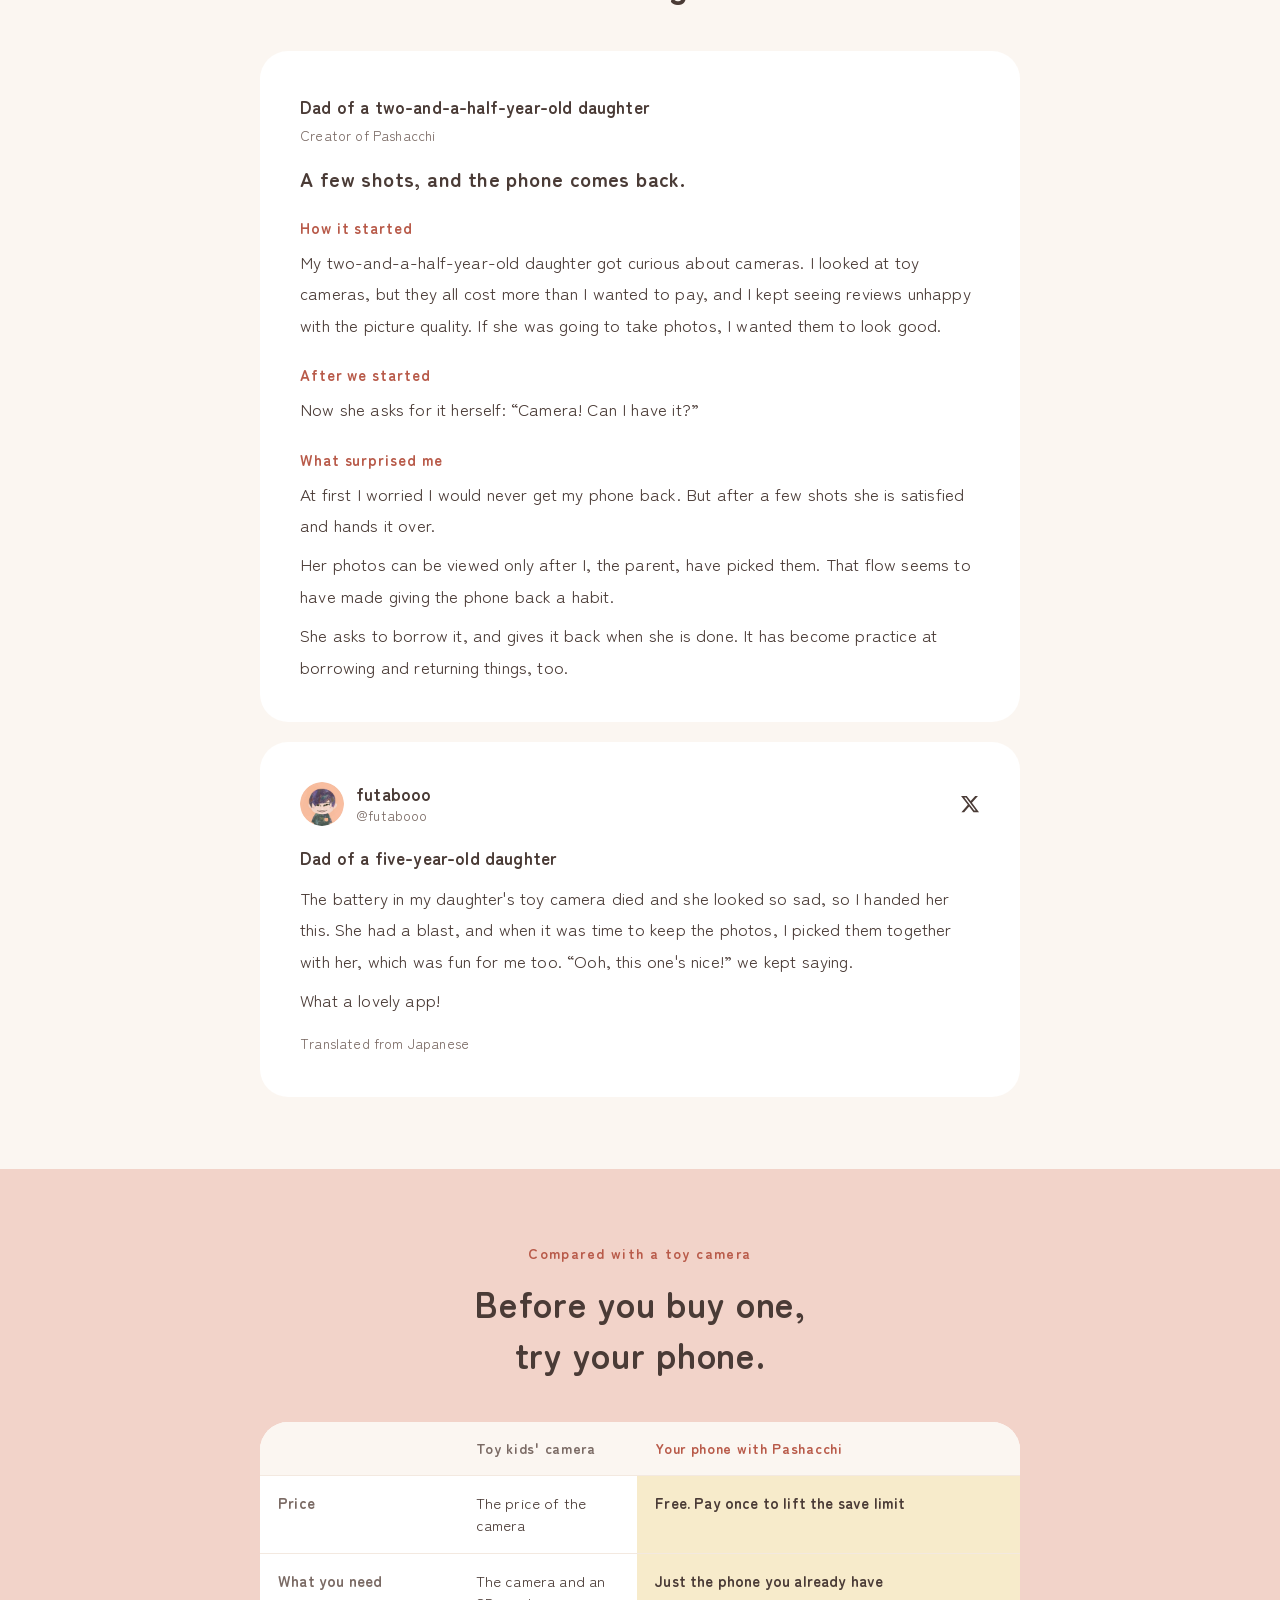
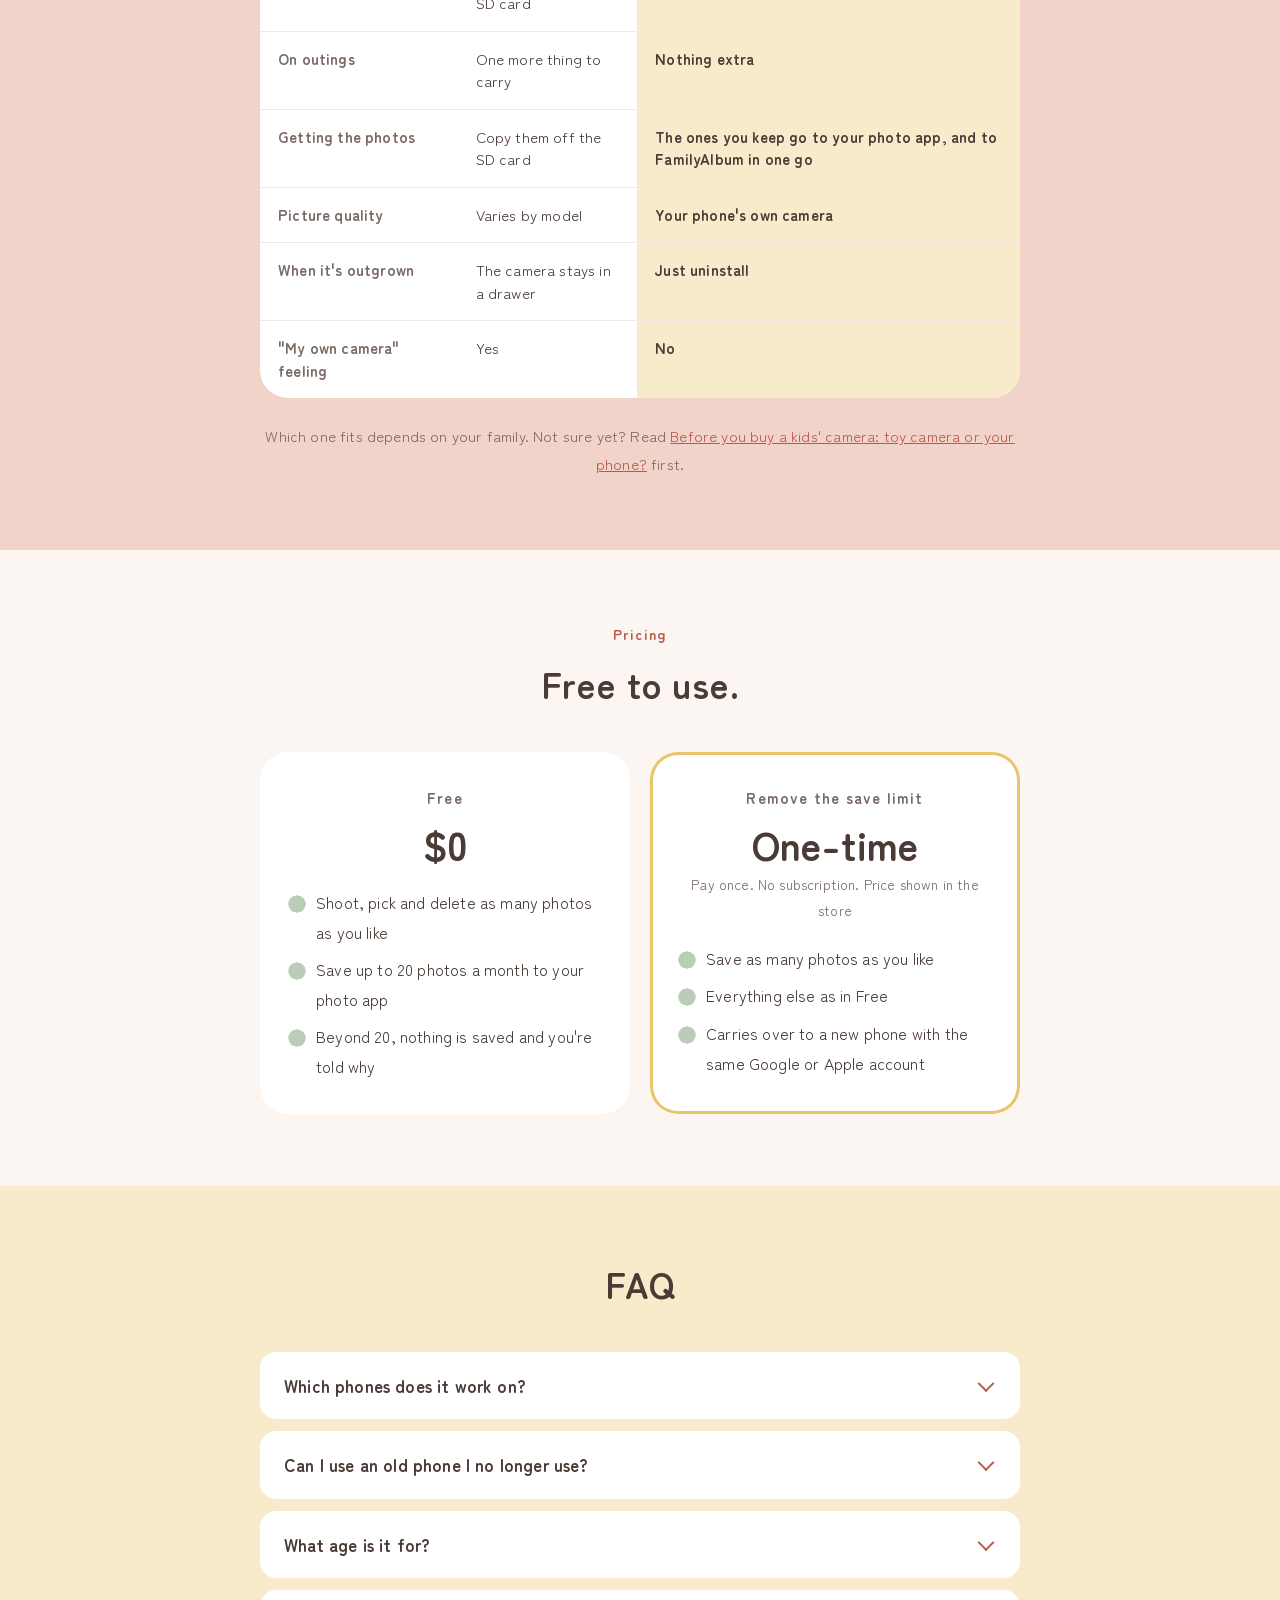
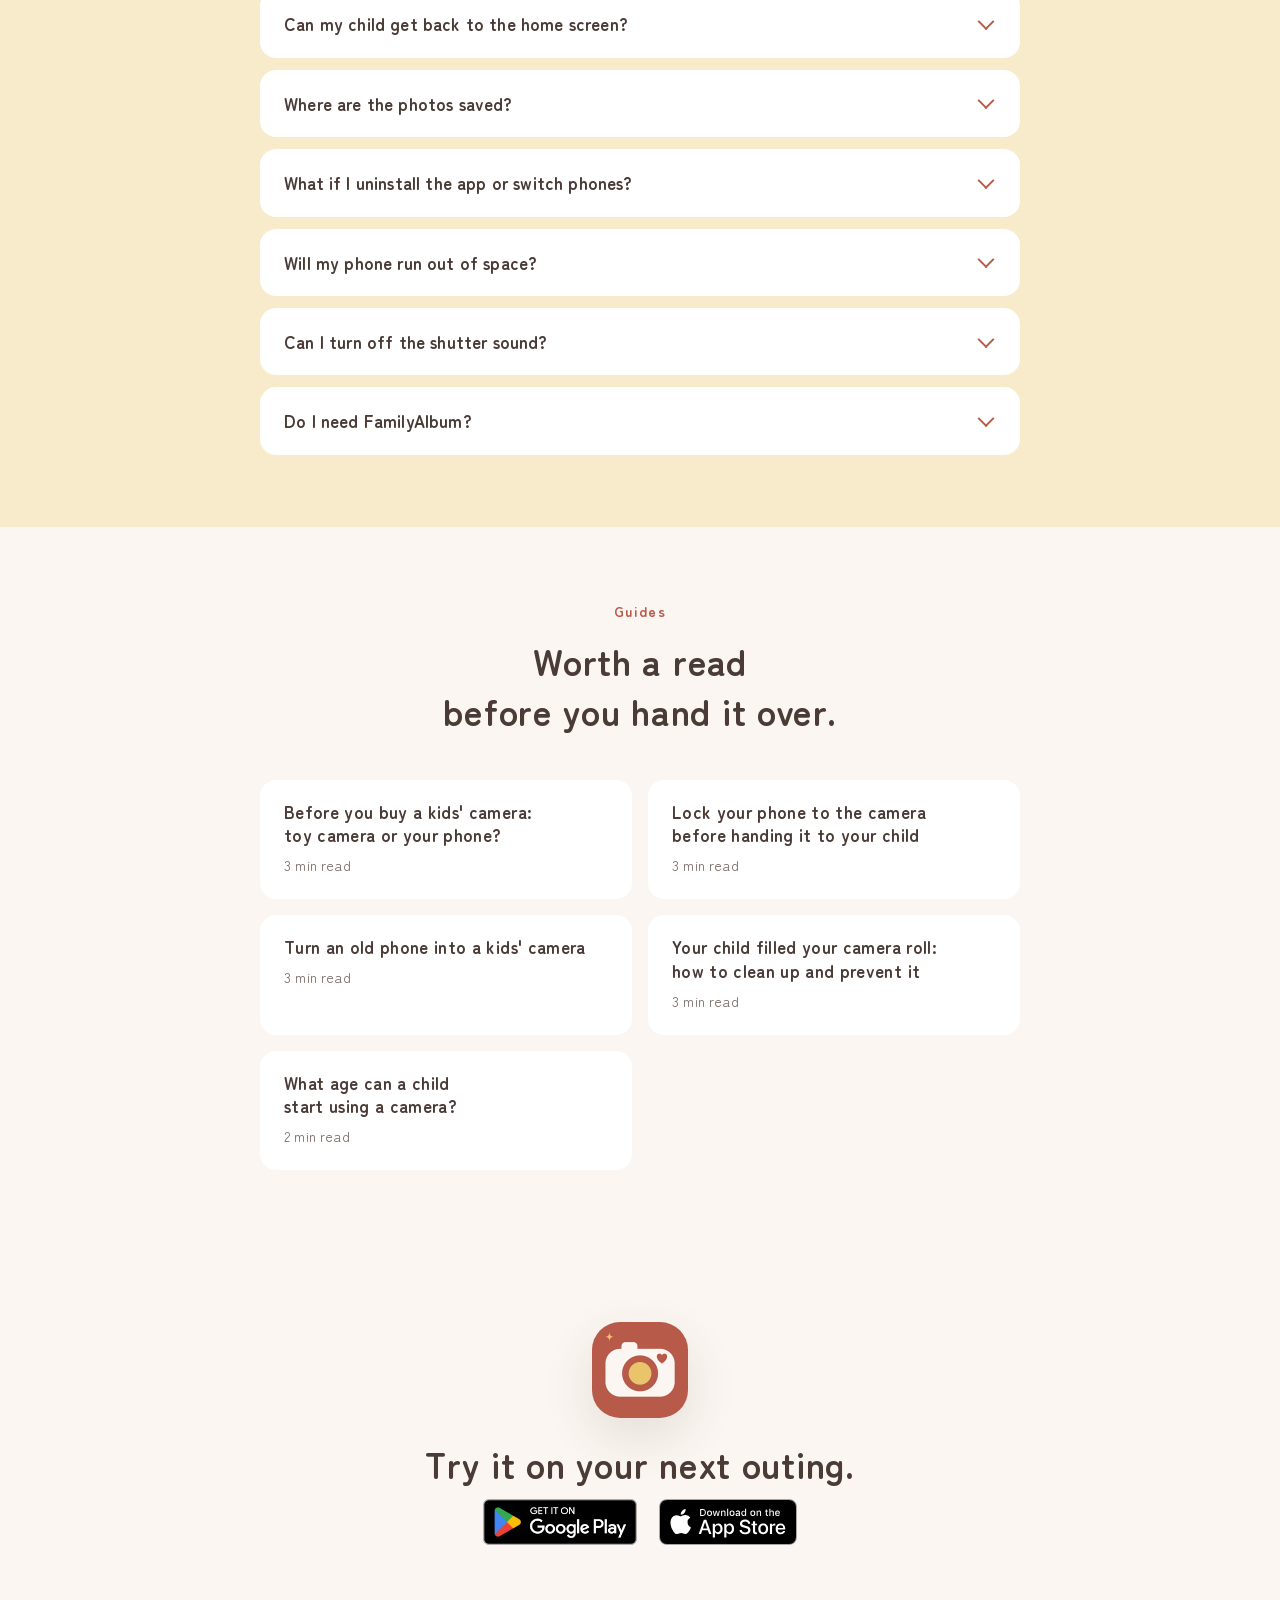
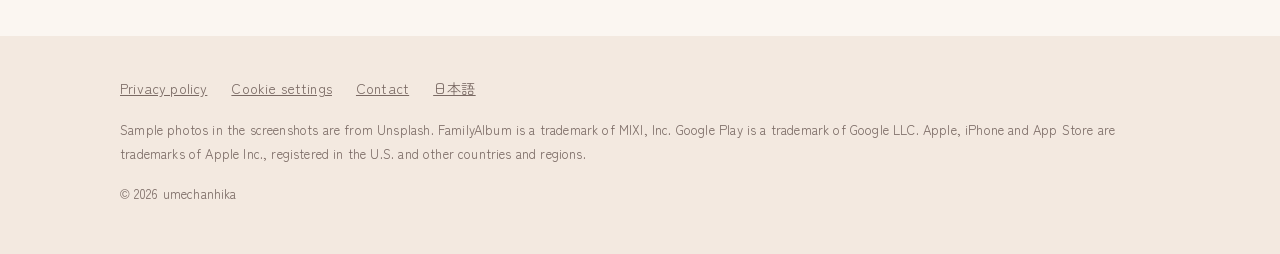
==== commit 4ce167e8: "site: pashacchi 38a8c77550c4 の site/ を写す" ====
--- a/index.html
+++ b/index.html
@@ -427,7 +427,7 @@
           <h2>What happened<br>after handing it over.</h2>
         </div>
         <article class="story">
-          <p class="story__who">Parent of a two-and-a-half-year-old daughter<span class="story__note">Creator of Pashacchi</span></p>
+          <p class="story__who">Dad of a two-and-a-half-year-old daughter<span class="story__note">Creator of Pashacchi</span></p>
           <h3 class="story__title">A few shots, and the phone comes back.</h3>
           <div class="story__body">
             <h4>How it started</h4>
@@ -447,7 +447,7 @@
               <span class="voice__id"><span class="voice__name">futabooo</span><span class="voice__handle">@futabooo</span></span>
               <svg class="voice__x" viewBox="0 0 24 24" width="20" height="20" aria-hidden="true"><path fill="currentColor" d="M18.244 2.25h3.308l-7.227 8.26 8.502 11.24H16.17l-5.214-6.817L4.99 21.75H1.68l7.73-8.835L1.254 2.25H8.08l4.713 6.231zm-1.161 17.52h1.833L7.084 4.126H5.117z"/></svg>
             </a>
-            <p class="voice__who">Parent of a five-year-old daughter</p>
+            <p class="voice__who">Dad of a five-year-old daughter</p>
           </figcaption>
           <blockquote class="voice__quote">
             <p>The battery in my daughter's toy camera died and she looked so sad, so I handed her this. She had a blast, and when it was time to keep the photos, I picked them together with her, which was fun for me too. &ldquo;Ooh, this one's nice!&rdquo; we kept saying.</p>
